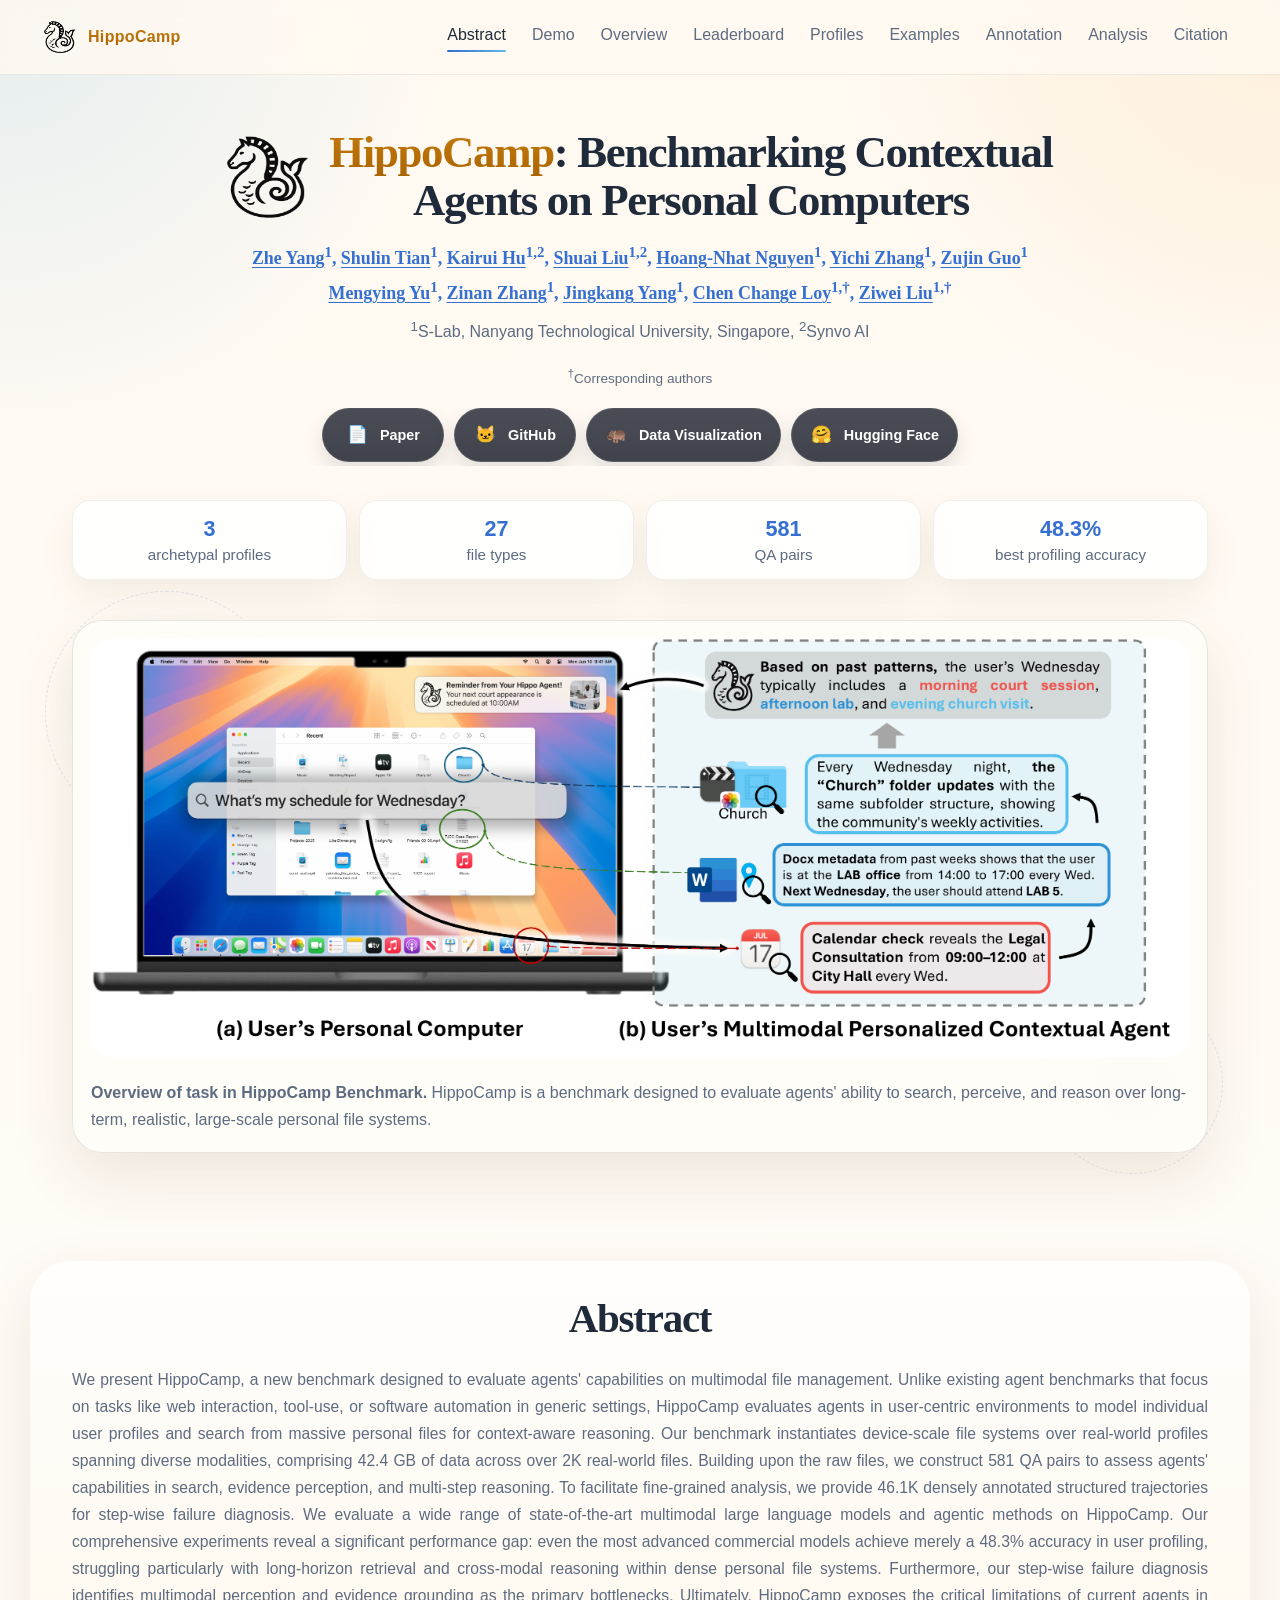
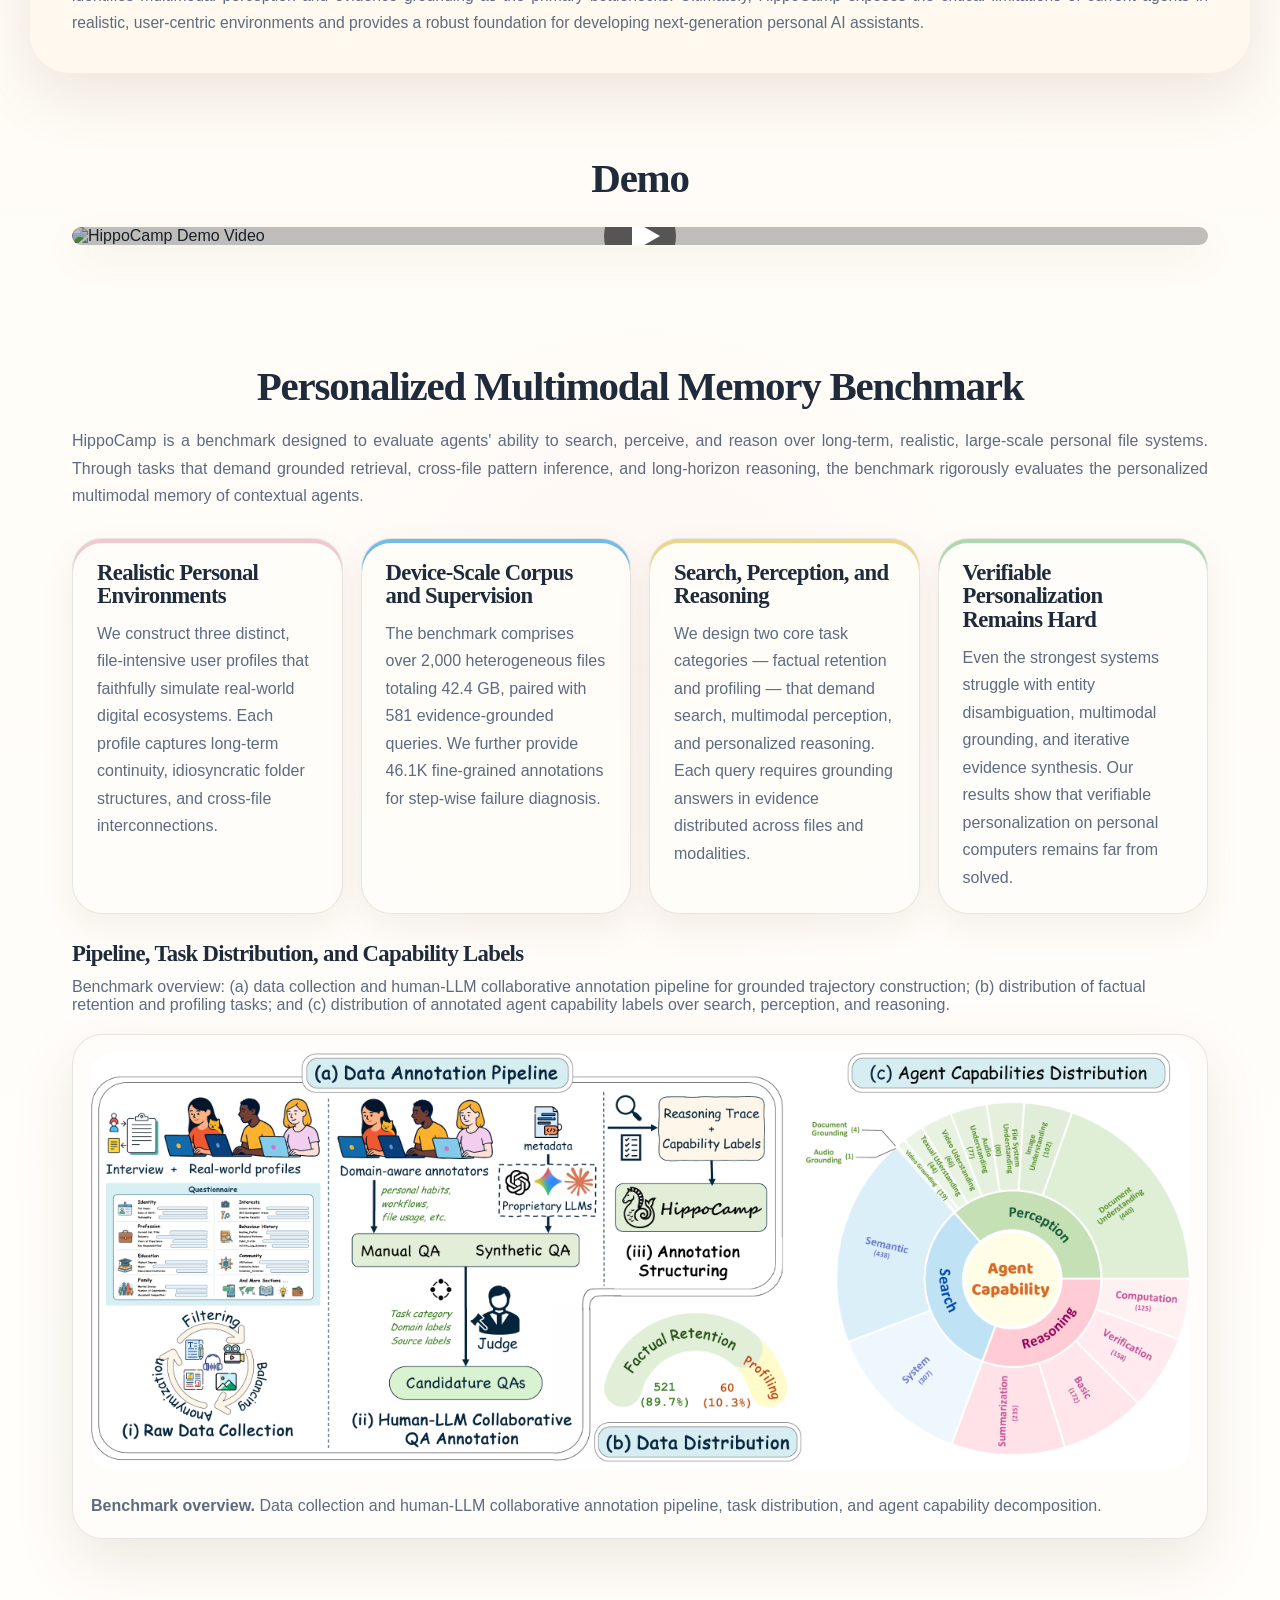
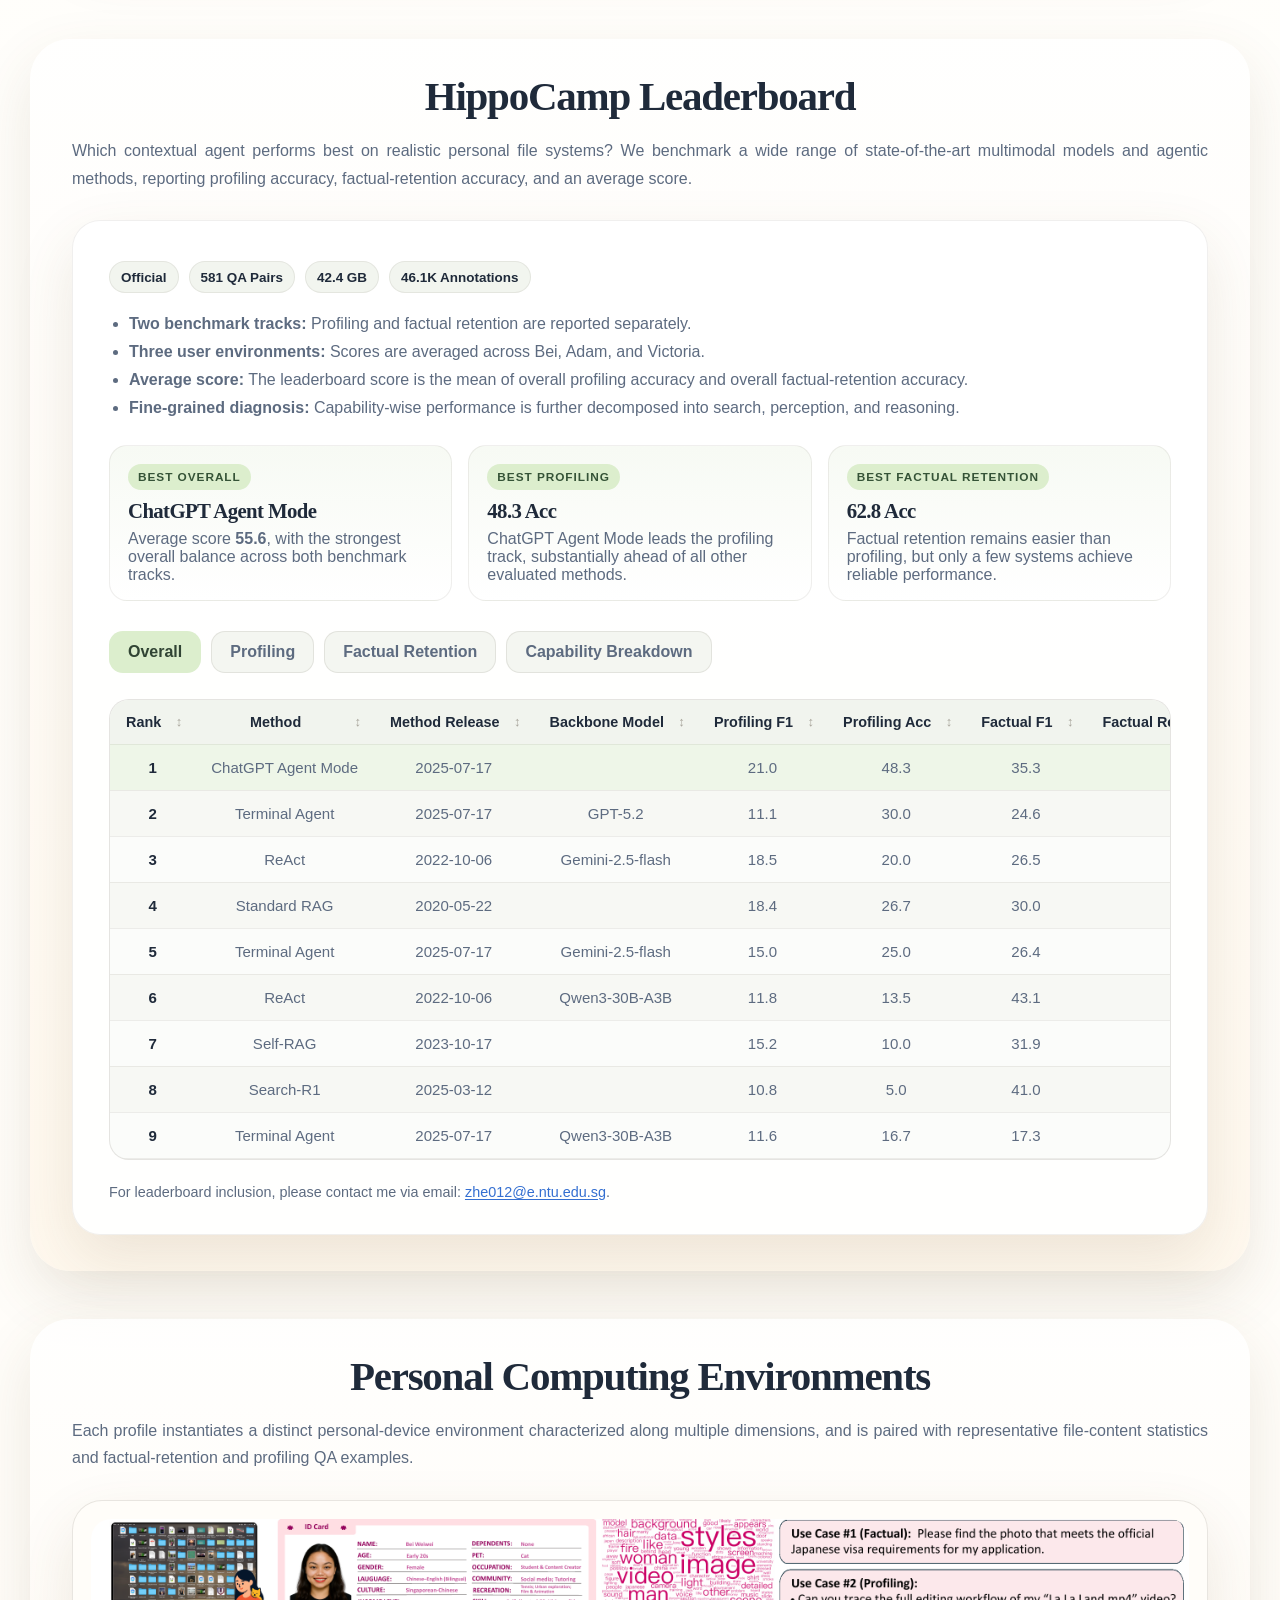
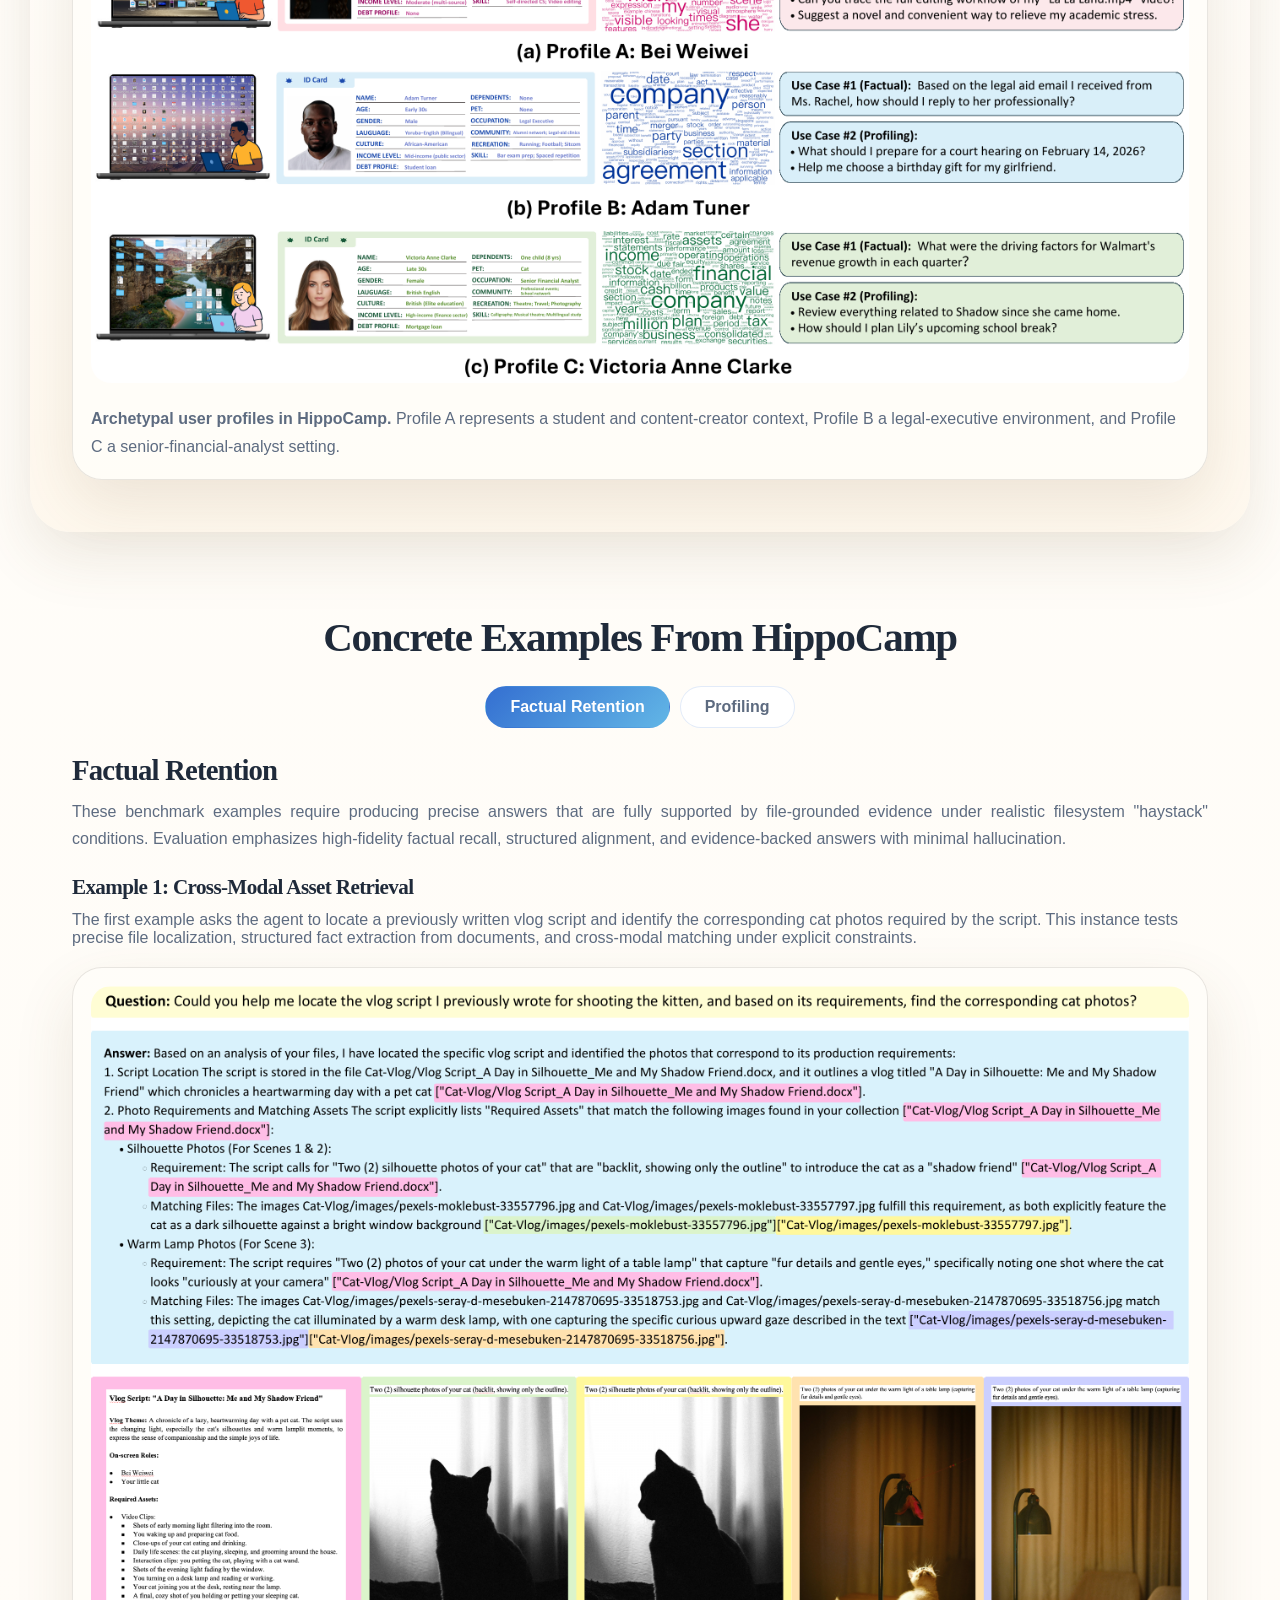
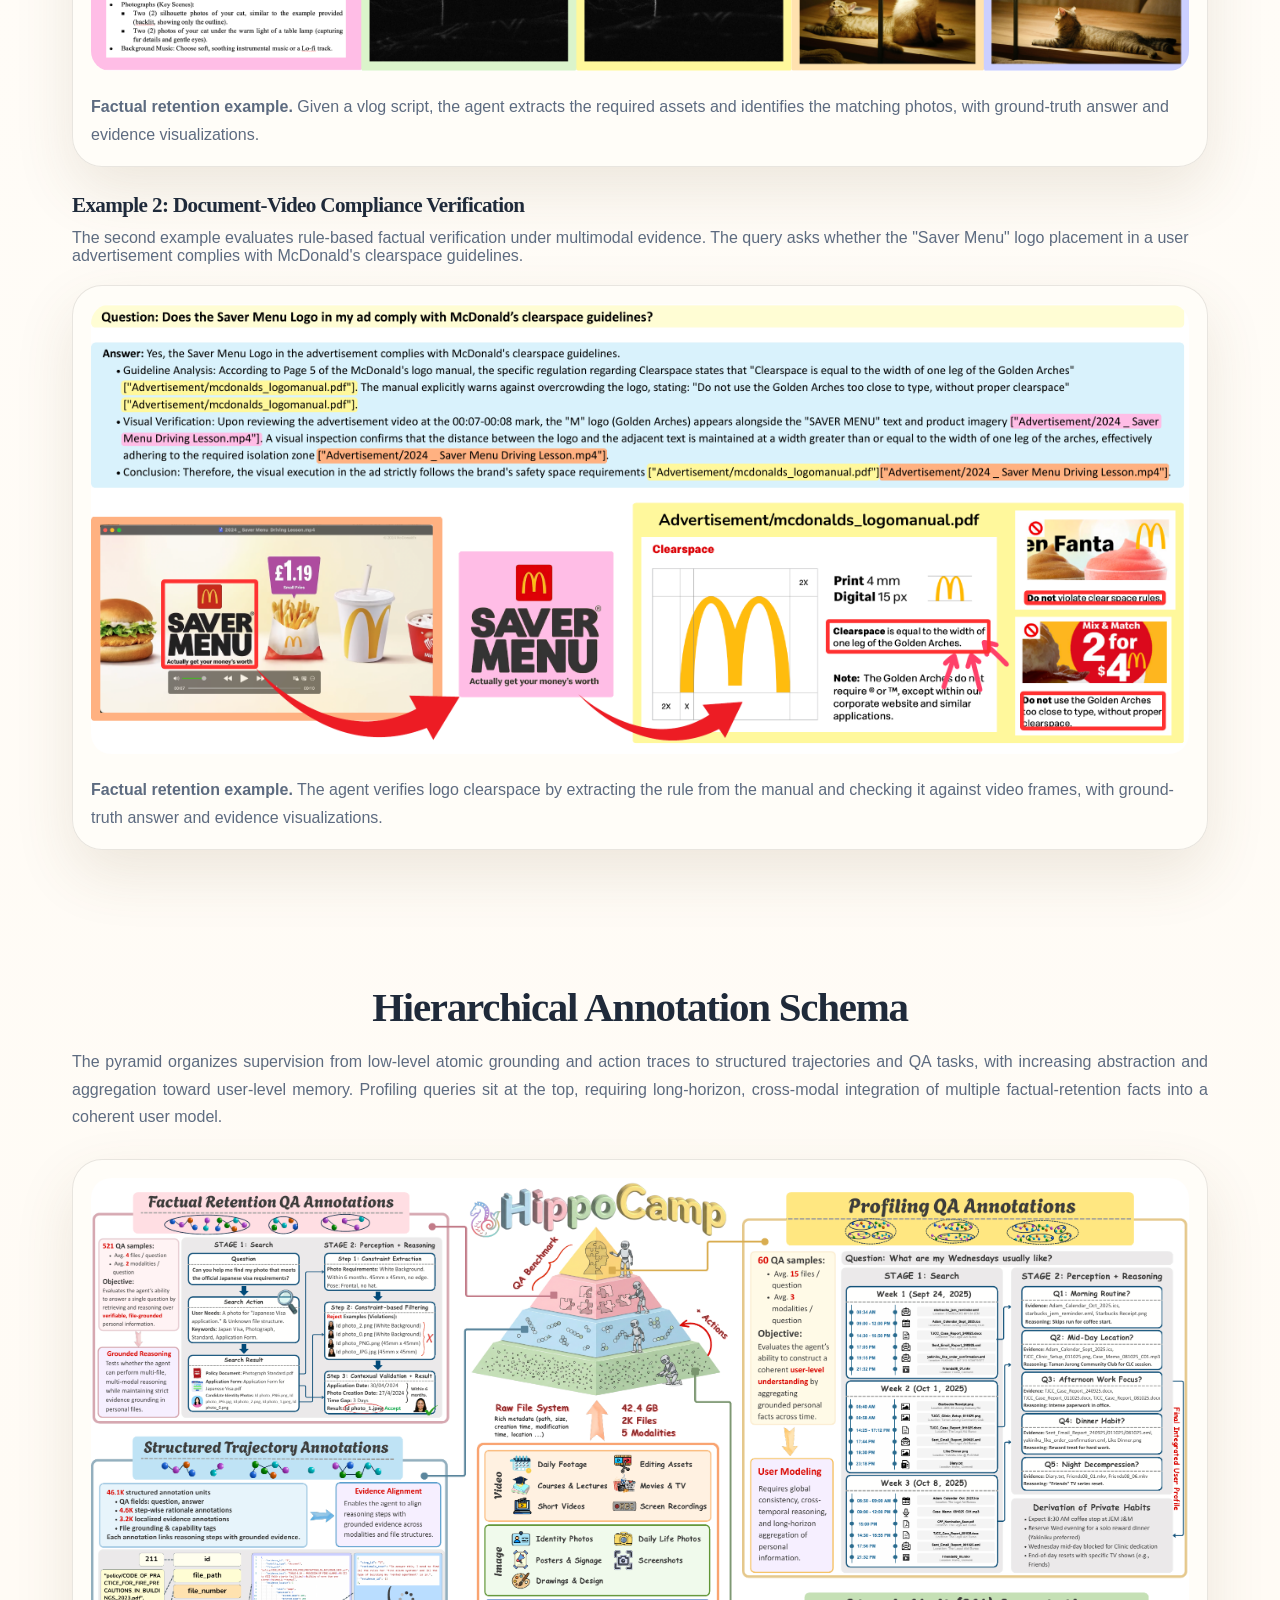
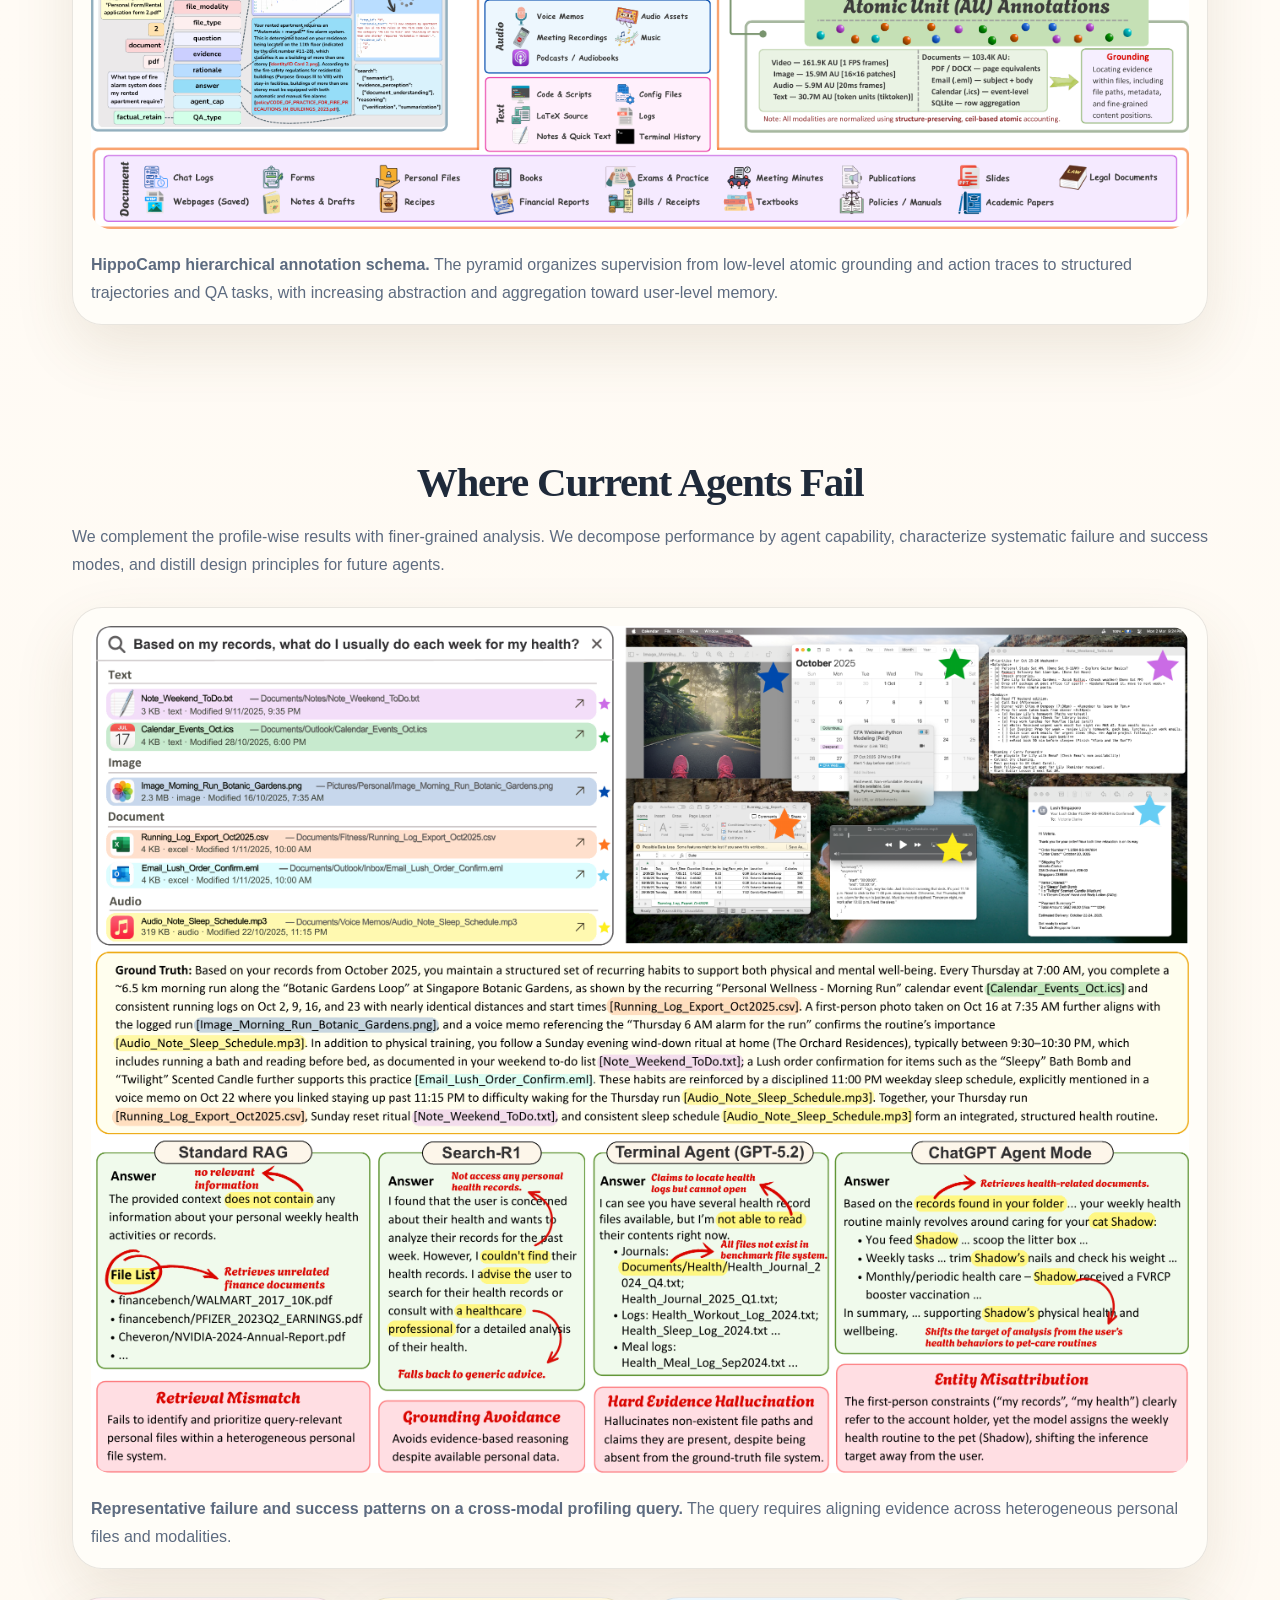
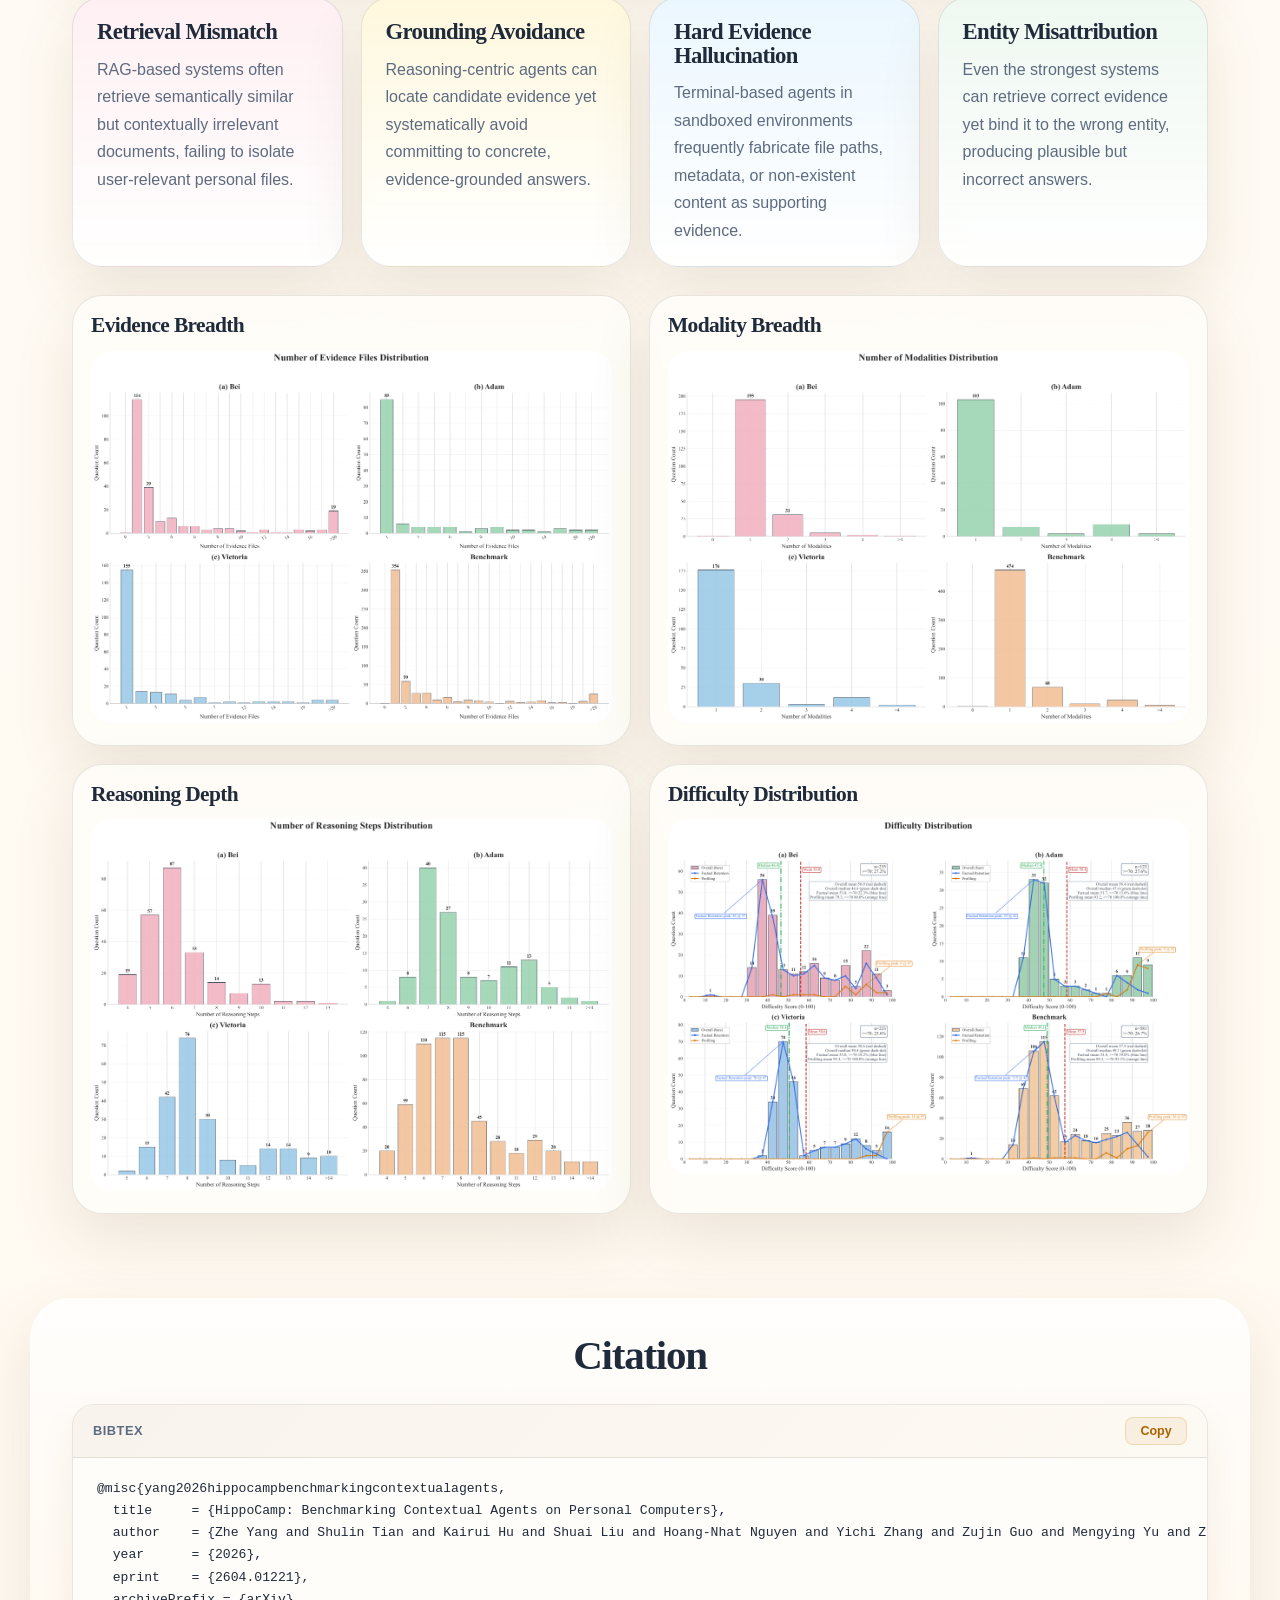
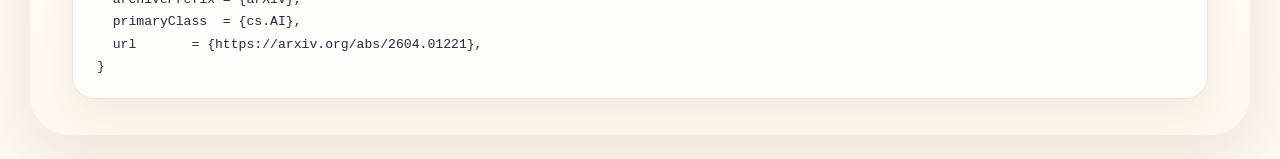
==== index.html @ aa8bcefe "Fix Loy affiliation: remove Synvo AI" ====
<!DOCTYPE html>
<html lang="en">
<head>
  <meta charset="UTF-8">
  <meta name="viewport" content="width=device-width, initial-scale=1.0">
  <title>HippoCamp: Benchmarking Contextual Agents on Personal Computers</title>
  <meta name="description" content="Project page for HippoCamp, a benchmark evaluating agents' ability to search, perceive, and reason over realistic, multimodal personal file systems.">
  <link rel="icon" type="image/png" href="./assets/icons/hippo_logo.png">
  <link rel="stylesheet" href="./styles.css">
</head>
<body>
  <div class="page-shell">
    <header class="site-header">
      <div class="site-header__inner">
        <a class="brand" href="#top" aria-label="HippoCamp project page">
          <img src="./assets/icons/hippo_logo.png" alt="HippoCamp logo">
          <span>HippoCamp</span>
        </a>
        <nav class="top-nav" aria-label="Section navigation">
          <a href="#abstract">Abstract</a>
          <a href="#demo">Demo</a>
          <a href="#overview">Overview</a>
          <a href="#leaderboard">Leaderboard</a>
          <a href="#profiles">Profiles</a>
          <a href="#tasks">Examples</a>
          <a href="#annotation">Annotation</a>
          <a href="#analysis">Analysis</a>
          <a href="#citation">Citation</a>
        </nav>
      </div>
    </header>

    <main id="top">
      <section class="hero section">
        <div class="hero__inner">
          <div class="eyebrow">Project Page • Preprint • Multimodal Agents</div>
          <div class="hero__title">
            <img class="hero__mark" src="./assets/icons/hippo_logo.png" alt="">
            <div class="hero__title-text">
              <h1>
                <span class="hero__line"><span class="hero__title-accent">HippoCamp</span>: Benchmarking Contextual</span>
                <span class="hero__line">Agents on Personal Computers</span>
              </h1>
            </div>
          </div>
          <div class="hero__authors" aria-label="Authors">
            <div>
              <a href="https://savannah-yz.github.io/" target="_blank" rel="noreferrer">Zhe Yang</a><sup>1</sup>,
              <a href="https://shulin16.github.io/" target="_blank" rel="noreferrer">Shulin Tian</a><sup>1</sup>,
              <a href="https://kairuihu.github.io/" target="_blank" rel="noreferrer">Kairui Hu</a><sup>1,2</sup>,
              <a href="https://choiszt.com/" target="_blank" rel="noreferrer">Shuai Liu</a><sup>1,2</sup>,
              <a href="https://mossbee.github.io/" target="_blank" rel="noreferrer">Hoang-Nhat Nguyen</a><sup>1</sup>,
              <a href="https://openreview.net/profile?id=~Yichi_Zhang38" target="_blank" rel="noreferrer">Yichi Zhang</a><sup>1</sup>,
              <a href="https://gseancdat.github.io/" target="_blank" rel="noreferrer">Zujin Guo</a><sup>1</sup>
            </div>
            <div>
              <a href="https://annieyu0401.github.io/" target="_blank" rel="noreferrer">Mengying Yu</a><sup>1</sup>,
              <a href="https://www.linkedin.com/in/%E5%AD%90%E6%A5%A0-%E5%BC%A0-a669123b9?trk=contact-info" target="_blank" rel="noreferrer">Zinan Zhang</a><sup>1</sup>,
              <a href="https://jingkangyang.com/" target="_blank" rel="noreferrer">Jingkang Yang</a><sup>1</sup>,
              <a href="https://www.mmlab-ntu.com/person/ccloy/" target="_blank" rel="noreferrer">Chen Change Loy</a><sup>1,&dagger;</sup>,
              <a href="https://liuziwei7.github.io/" target="_blank" rel="noreferrer">Ziwei Liu</a><sup>1,&dagger;</sup>
            </div>
          </div>
          <p class="hero__affiliation"><sup>1</sup>S-Lab, Nanyang Technological University, Singapore, <sup>2</sup>Synvo AI</p>
          <p class="hero__affiliation" style="font-size: 0.85em; margin-top: 2px;"><sup>&dagger;</sup>Corresponding authors</p>
          <div class="hero__actions">
            <a class="hero-pill hero-pill--dark" href="https://huggingface.co/papers/2604.01221" target="_blank" rel="noopener">
              <span class="hero-pill__icon hero-pill__icon--emoji" aria-hidden="true">📄</span>
              <span>Paper</span>
            </a>
            <a class="hero-pill hero-pill--dark" href="https://github.com/Savannah-yz/HippoCamp" target="_blank" rel="noopener">
              <span class="hero-pill__icon hero-pill__icon--emoji" aria-hidden="true">🐱</span>
              <span>GitHub</span>
            </a>
            <a class="hero-pill hero-pill--dark" href="https://hippocamp-ai.github.io/hippocamp/" target="_blank" rel="noopener">
              <span class="hero-pill__icon hero-pill__icon--emoji" aria-hidden="true">🦛</span>
              <span>Data Visualization</span>
            </a>
            <a class="hero-pill hero-pill--dark" href="https://huggingface.co/datasets/MMMem-org/HippoCamp" target="_blank" rel="noopener">
              <span class="hero-pill__icon hero-pill__icon--emoji" aria-hidden="true">🤗</span>
              <span>Hugging Face</span>
            </a>
          </div>
          <ul class="stat-strip" aria-label="Key benchmark statistics">
            <li><strong>3</strong><span>archetypal profiles</span></li>
            <li><strong>27</strong><span>file types</span></li>
            <li><strong>581</strong><span>QA pairs</span></li>
            <li><strong>48.3%</strong><span>best profiling accuracy</span></li>
          </ul>
        </div>

        <figure class="figure-card figure-card--hero">
          <button
            class="figure-button js-open-figure"
            type="button"
            data-image="./assets/figures/hippo_teaser.png"
            data-title="HippoCamp Teaser"
            data-caption="HippoCamp is a benchmark designed to evaluate agents' ability to search, perceive, and reason over long-term, realistic, large-scale personal file systems."
            data-pdf="../figs/hippo_teaser.pdf"
          >
            <img src="./assets/figures/hippo_teaser.png" alt="HippoCamp teaser figure showing a personal computer and a contextual agent reasoning over files.">
          </button>
          <figcaption>
            <strong>Overview of task in HippoCamp Benchmark.</strong> HippoCamp is a benchmark designed to evaluate agents' ability to search, perceive, and reason over long-term, realistic, large-scale personal file systems.
          </figcaption>
          <div class="figure-actions">
            <button
              class="button button--ghost js-open-figure"
              type="button"
              data-image="./assets/figures/hippo_teaser.png"
              data-title="HippoCamp Teaser"
              data-caption="HippoCamp is a benchmark designed to evaluate agents' ability to search, perceive, and reason over long-term, realistic, large-scale personal file systems."
              data-pdf="../figs/hippo_teaser.pdf"
            >
              Click To Enlarge
            </button>
            <a class="button button--ghost" href="../figs/hippo_teaser.pdf" target="_blank" rel="noopener">Open Original PDF</a>
          </div>
        </figure>

      </section>

      <section id="abstract" class="section section--panel">
        <div class="section-heading section-heading--center">
          <div class="eyebrow">Abstract</div>
          <h2>Abstract</h2>
        </div>
        <div class="abstract-body">
          <p>
            We present HippoCamp, a new benchmark designed to evaluate agents' capabilities on multimodal file management.
            Unlike existing agent benchmarks that focus on tasks like web interaction, tool-use, or software automation in generic settings,
            HippoCamp evaluates agents in user-centric environments to model individual user profiles and search from massive personal files for context-aware reasoning.
            Our benchmark instantiates device-scale file systems over real-world profiles spanning diverse modalities, comprising 42.4 GB of data across over 2K real-world files.
            Building upon the raw files, we construct 581 QA pairs to assess agents' capabilities in search, evidence perception, and multi-step reasoning.
            To facilitate fine-grained analysis, we provide 46.1K densely annotated structured trajectories for step-wise failure diagnosis.
            We evaluate a wide range of state-of-the-art multimodal large language models and agentic methods on HippoCamp.
            Our comprehensive experiments reveal a significant performance gap: even the most advanced commercial models achieve merely a 48.3% accuracy in user profiling, struggling particularly with long-horizon retrieval and cross-modal reasoning within dense personal file systems.
            Furthermore, our step-wise failure diagnosis identifies multimodal perception and evidence grounding as the primary bottlenecks.
            Ultimately, HippoCamp exposes the critical limitations of current agents in realistic, user-centric environments and provides a robust foundation for developing next-generation personal AI assistants.
          </p>
        </div>
      </section>

      <section id="demo" class="section">
        <div class="section-heading section-heading--center">
          <div class="eyebrow">Demo</div>
          <h2>Demo</h2>
        </div>
        <div style="max-width: var(--content-width); margin-left: auto; margin-right: auto;">
          <a href="https://youtu.be/ed-v_nhoaR4" target="_blank" rel="noopener" style="display: block; position: relative; border-radius: 1rem; overflow: hidden; box-shadow: var(--shadow-soft);">
            <img src="https://img.youtube.com/vi/ed-v_nhoaR4/maxresdefault.jpg" alt="HippoCamp Demo Video" style="width: 100%; display: block; border-radius: 1rem;">
            <div style="position: absolute; inset: 0; display: flex; align-items: center; justify-content: center; background: rgba(0,0,0,0.25); transition: background 0.2s;">
              <svg width="72" height="72" viewBox="0 0 72 72" fill="none"><circle cx="36" cy="36" r="36" fill="rgba(0,0,0,0.55)"/><polygon points="28,20 56,36 28,52" fill="white"/></svg>
            </div>
          </a>
        </div>
      </section>

      <section id="overview" class="section">
        <div class="section-heading">
          <div class="eyebrow">Overview</div>
          <h2>Personalized Multimodal Memory Benchmark</h2>
          <p>
            HippoCamp is a benchmark designed to evaluate agents' ability to search, perceive, and reason over long-term, realistic, large-scale personal file systems.
            Through tasks that demand grounded retrieval, cross-file pattern inference, and long-horizon reasoning, the benchmark rigorously evaluates the personalized multimodal memory of contextual agents.
          </p>
        </div>

        <div class="glance-grid">
          <article class="glance-card glance-card--rose">
            <h3>Realistic Personal Environments</h3>
            <p>We construct three distinct, file-intensive user profiles that faithfully simulate real-world digital ecosystems. Each profile captures long-term continuity, idiosyncratic folder structures, and cross-file interconnections.</p>
          </article>
          <article class="glance-card glance-card--sky">
            <h3>Device-Scale Corpus and Supervision</h3>
            <p>The benchmark comprises over 2,000 heterogeneous files totaling 42.4 GB, paired with 581 evidence-grounded queries. We further provide 46.1K fine-grained annotations for step-wise failure diagnosis.</p>
          </article>
          <article class="glance-card glance-card--gold">
            <h3>Search, Perception, and Reasoning</h3>
            <p>We design two core task categories — factual retention and profiling — that demand search, multimodal perception, and personalized reasoning. Each query requires grounding answers in evidence distributed across files and modalities.</p>
          </article>
          <article class="glance-card glance-card--sage">
            <h3>Verifiable Personalization Remains Hard</h3>
            <p>Even the strongest systems struggle with entity disambiguation, multimodal grounding, and iterative evidence synthesis. Our results show that verifiable personalization on personal computers remains far from solved.</p>
          </article>
        </div>

        <article class="figure-story">
          <div class="figure-story__copy">
            <div class="eyebrow">Construction</div>
            <h3>Pipeline, Task Distribution, and Capability Labels</h3>
            <p>
              Benchmark overview: (a) data collection and human-LLM collaborative annotation pipeline for grounded trajectory construction; (b) distribution of factual retention and profiling tasks; and (c) distribution of annotated agent capability labels over search, perception, and reasoning.
            </p>
          </div>
          <figure class="figure-card">
            <button
              class="figure-button js-open-figure"
              type="button"
              data-image="./assets/figures/2_modality.png"
              data-title="Benchmark Overview"
              data-caption="Benchmark overview: data collection and human-LLM collaborative annotation pipeline, task distribution, and agent capability decomposition."
              data-pdf="../figs/2_modality.pdf"
            >
              <img src="./assets/figures/2_modality.png" alt="Benchmark overview, annotation pipeline, and agent capability distribution.">
            </button>
            <figcaption><strong>Benchmark overview.</strong> Data collection and human-LLM collaborative annotation pipeline, task distribution, and agent capability decomposition.</figcaption>
            <div class="figure-actions">
              <button class="button button--ghost js-open-figure" type="button" data-image="./assets/figures/2_modality.png" data-title="Benchmark Overview" data-caption="Benchmark overview: data collection and human-LLM collaborative annotation pipeline, task distribution, and agent capability decomposition." data-pdf="../figs/2_modality.pdf">Click To Enlarge</button>
              <a class="button button--ghost" href="../figs/2_modality.pdf" target="_blank" rel="noopener">Open Original PDF</a>
            </div>
          </figure>
        </article>
      </section>

      <section id="leaderboard" class="section section--panel leaderboard-section">
        <div class="section-heading">
          <div class="eyebrow">Leaderboard</div>
          <h2>HippoCamp Leaderboard</h2>
          <p>
            Which contextual agent performs best on realistic personal file systems? We benchmark a wide range of state-of-the-art multimodal models and agentic methods, reporting profiling accuracy, factual-retention accuracy, and an average score.
          </p>
        </div>
        <div class="leaderboard-card">
          <div class="leaderboard-intro">
            <div class="leaderboard-badges">
              <span class="leaderboard-badge">Official</span>
              <span class="leaderboard-badge">581 QA Pairs</span>
              <span class="leaderboard-badge">42.4 GB</span>
              <span class="leaderboard-badge">46.1K Annotations</span>
            </div>

            <ul class="leaderboard-points">
              <li><strong>Two benchmark tracks:</strong> Profiling and factual retention are reported separately.</li>
              <li><strong>Three user environments:</strong> Scores are averaged across Bei, Adam, and Victoria.</li>
              <li><strong>Average score:</strong> The leaderboard score is the mean of overall profiling accuracy and overall factual-retention accuracy.</li>
              <li><strong>Fine-grained diagnosis:</strong> Capability-wise performance is further decomposed into search, perception, and reasoning.</li>
            </ul>
          </div>

          <div class="leaderboard-summary">
            <article class="leaderboard-summary-card">
              <span class="leaderboard-summary-label">Best Overall</span>
              <h3>ChatGPT Agent Mode</h3>
              <p>Average score <strong>55.6</strong>, with the strongest overall balance across both benchmark tracks.</p>
            </article>
            <article class="leaderboard-summary-card">
              <span class="leaderboard-summary-label">Best Profiling</span>
              <h3>48.3 Acc</h3>
              <p>ChatGPT Agent Mode leads the profiling track, substantially ahead of all other evaluated methods.</p>
            </article>
            <article class="leaderboard-summary-card">
              <span class="leaderboard-summary-label">Best Factual Retention</span>
              <h3>62.8 Acc</h3>
              <p>Factual retention remains easier than profiling, but only a few systems achieve reliable performance.</p>
            </article>
          </div>

          <div class="leaderboard-tabs" role="tablist" aria-label="Leaderboard views">
            <button class="leaderboard-tab is-active" type="button" data-leaderboard-key="overall">Overall</button>
            <button class="leaderboard-tab" type="button" data-leaderboard-key="profiling">Profiling</button>
            <button class="leaderboard-tab" type="button" data-leaderboard-key="factual">Factual Retention</button>
            <button class="leaderboard-tab" type="button" data-leaderboard-key="capability">Capability Breakdown</button>
          </div>

          <div class="leaderboard-panel is-active" data-leaderboard-panel="overall">
            <div class="table-card table-card--scroll leaderboard-table-card">
              <div class="table-scroll">
                <table class="leaderboard-table">
                  <thead>
                    <tr>
                      <th>Rank</th>
                      <th>Method</th>
                      <th>Method Release</th>
                      <th>Backbone Model</th>
                      <th>Profiling F1</th>
                      <th>Profiling Acc</th>
                      <th>Factual F1</th>
                      <th>Factual Retention Acc</th>
                      <th>Average Score</th>
                      <th>Notes</th>
                    </tr>
                  </thead>
                  <tbody>
                    <tr class="row--best"><td>1</td><td>ChatGPT Agent Mode</td><td>2025-07-17</td><td></td><td>21.0</td><td>48.3</td><td>35.3</td><td>62.8</td><td class="leaderboard-score">55.6</td><td>Most balanced overall</td></tr>
                    <tr><td>2</td><td>Terminal Agent</td><td>2025-07-17</td><td>GPT-5.2</td><td>11.1</td><td>30.0</td><td>24.6</td><td>48.2</td><td class="leaderboard-score">39.1</td><td>Strong factual retention</td></tr>
                    <tr><td>3</td><td>ReAct</td><td>2022-10-06</td><td>Gemini-2.5-flash</td><td>18.5</td><td>20.0</td><td>26.5</td><td>38.7</td><td class="leaderboard-score">29.4</td><td>Best ReAct variant</td></tr>
                    <tr><td>4</td><td>Standard RAG</td><td>2020-05-22</td><td></td><td>18.4</td><td>26.7</td><td>30.0</td><td>30.2</td><td class="leaderboard-score">28.5</td><td>Stable retrieval baseline</td></tr>
                    <tr><td>5</td><td>Terminal Agent</td><td>2025-07-17</td><td>Gemini-2.5-flash</td><td>15.0</td><td>25.0</td><td>26.4</td><td>23.3</td><td class="leaderboard-score">24.2</td><td>Mid-tier across both tracks</td></tr>
                    <tr><td>6</td><td>ReAct</td><td>2022-10-06</td><td>Qwen3-30B-A3B</td><td>11.8</td><td>13.5</td><td>43.1</td><td>28.5</td><td class="leaderboard-score">21.0</td><td>High factual F1, low accuracy</td></tr>
                    <tr><td>7</td><td>Self-RAG</td><td>2023-10-17</td><td></td><td>15.2</td><td>10.0</td><td>31.9</td><td>27.5</td><td class="leaderboard-score">18.8</td><td>Weak profile grounding</td></tr>
                    <tr><td>8</td><td>Search-R1</td><td>2025-03-12</td><td></td><td>10.8</td><td>5.0</td><td>41.0</td><td>25.3</td><td class="leaderboard-score">15.2</td><td>Search-heavy but weak inference</td></tr>
                    <tr><td>9</td><td>Terminal Agent</td><td>2025-07-17</td><td>Qwen3-30B-A3B</td><td>11.6</td><td>16.7</td><td>17.3</td><td>11.5</td><td class="leaderboard-score">14.1</td><td>Lowest overall factual accuracy</td></tr>
                  </tbody>
                </table>
              </div>
            </div>
          </div>

          <div class="leaderboard-panel" data-leaderboard-panel="profiling">
            <div class="table-card table-card--scroll leaderboard-table-card">
              <div class="table-scroll">
                <table class="leaderboard-table">
                  <thead>
                    <tr>
                      <th>Rank</th>
                      <th>Method</th>
                      <th>Method Release</th>
                      <th>Backbone Model</th>
                      <th>Bei F1 / Acc</th>
                      <th>Adam F1 / Acc</th>
                      <th>Victoria F1 / Acc</th>
                      <th>Overall F1</th>
                      <th>Overall Acc</th>
                    </tr>
                  </thead>
                  <tbody>
                    <tr class="row--best"><td>1</td><td>ChatGPT Agent Mode</td><td>2025-07-17</td><td></td><td>23.8 / 35.0</td><td>22.7 / 55.0</td><td>16.7 / 55.0</td><td>21.0</td><td class="leaderboard-score">48.3</td></tr>
                    <tr><td>2</td><td>Terminal Agent</td><td>2025-07-17</td><td>GPT-5.2</td><td>8.1 / 15.0</td><td>14.9 / 45.0</td><td>10.5 / 30.0</td><td>11.1</td><td class="leaderboard-score">30.0</td></tr>
                    <tr><td>3</td><td>Standard RAG</td><td>2020-05-22</td><td></td><td>13.7 / 10.0</td><td>20.8 / 35.0</td><td>20.6 / 35.0</td><td>18.4</td><td class="leaderboard-score">26.7</td></tr>
                    <tr><td>4</td><td>Terminal Agent</td><td>2025-07-17</td><td>Gemini-2.5-flash</td><td>9.0 / 5.0</td><td>17.0 / 45.0</td><td>19.0 / 25.0</td><td>15.0</td><td class="leaderboard-score">25.0</td></tr>
                    <tr><td>5</td><td>ReAct</td><td>2022-10-06</td><td>Gemini-2.5-flash</td><td>13.7 / 10.0</td><td>21.4 / 25.0</td><td>20.5 / 25.0</td><td>18.5</td><td class="leaderboard-score">20.0</td></tr>
                    <tr><td>6</td><td>Terminal Agent</td><td>2025-07-17</td><td>Qwen3-30B-A3B</td><td>5.4 / 0.0</td><td>16.3 / 25.0</td><td>13.2 / 25.0</td><td>11.6</td><td class="leaderboard-score">16.7</td></tr>
                    <tr><td>7</td><td>ReAct</td><td>2022-10-06</td><td>Qwen3-30B-A3B</td><td>5.5 / 5.6</td><td>17.8 / 25.0</td><td>12.2 / 10.0</td><td>11.8</td><td class="leaderboard-score">13.5</td></tr>
                    <tr><td>8</td><td>Self-RAG</td><td>2023-10-17</td><td></td><td>13.8 / 5.0</td><td>16.0 / 25.0</td><td>15.9 / 0.0</td><td>15.2</td><td class="leaderboard-score">10.0</td></tr>
                    <tr><td>9</td><td>Search-R1</td><td>2025-03-12</td><td></td><td>6.6 / 0.0</td><td>16.5 / 15.0</td><td>9.4 / 0.0</td><td>10.8</td><td class="leaderboard-score">5.0</td></tr>
                  </tbody>
                </table>
              </div>
            </div>
            <p class="leaderboard-footnote">Each cell is reported as F1 / Accuracy. Ranking is based on overall profiling accuracy.</p>
          </div>

          <div class="leaderboard-panel" data-leaderboard-panel="factual">
            <div class="table-card table-card--scroll leaderboard-table-card">
              <div class="table-scroll">
                <table class="leaderboard-table">
                  <thead>
                    <tr>
                      <th>Rank</th>
                      <th>Method</th>
                      <th>Method Release</th>
                      <th>Backbone Model</th>
                      <th>Bei F1 / Acc</th>
                      <th>Adam F1 / Acc</th>
                      <th>Victoria F1 / Acc</th>
                      <th>Overall F1</th>
                      <th>Overall Acc</th>
                    </tr>
                  </thead>
                  <tbody>
                    <tr class="row--best"><td>1</td><td>ChatGPT Agent Mode</td><td>2025-07-17</td><td></td><td>20.4 / 31.2</td><td>56.2 / 90.3</td><td>29.3 / 67.0</td><td>35.3</td><td class="leaderboard-score">62.8</td></tr>
                    <tr><td>2</td><td>Terminal Agent</td><td>2025-07-17</td><td>GPT-5.2</td><td>13.0 / 29.8</td><td>31.6 / 59.2</td><td>29.0 / 55.7</td><td>24.6</td><td class="leaderboard-score">48.2</td></tr>
                    <tr><td>3</td><td>ReAct</td><td>2022-10-06</td><td>Gemini-2.5-flash</td><td>26.9 / 24.2</td><td>35.7 / 55.3</td><td>17.0 / 36.4</td><td>26.5</td><td class="leaderboard-score">38.7</td></tr>
                    <tr><td>4</td><td>Standard RAG</td><td>2020-05-22</td><td></td><td>29.7 / 24.2</td><td>39.7 / 42.7</td><td>20.5 / 23.6</td><td>30.0</td><td class="leaderboard-score">30.2</td></tr>
                    <tr><td>5</td><td>ReAct</td><td>2022-10-06</td><td>Qwen3-30B-A3B</td><td>42.4 / 26.1</td><td>60.4 / 37.9</td><td>26.5 / 21.7</td><td>43.1</td><td class="leaderboard-score">28.5</td></tr>
                    <tr><td>6</td><td>Self-RAG</td><td>2023-10-17</td><td></td><td>33.9 / 26.1</td><td>41.5 / 38.8</td><td>20.2 / 17.7</td><td>31.9</td><td class="leaderboard-score">27.5</td></tr>
                    <tr><td>7</td><td>Search-R1</td><td>2025-03-12</td><td></td><td>38.7 / 23.7</td><td>58.0 / 28.2</td><td>26.4 / 24.1</td><td>41.0</td><td class="leaderboard-score">25.3</td></tr>
                    <tr><td>8</td><td>Terminal Agent</td><td>2025-07-17</td><td>Gemini-2.5-flash</td><td>21.8 / 18.1</td><td>33.1 / 31.1</td><td>24.4 / 20.7</td><td>26.4</td><td class="leaderboard-score">23.3</td></tr>
                    <tr><td>9</td><td>Terminal Agent</td><td>2025-07-17</td><td>Qwen3-30B-A3B</td><td>14.6 / 10.7</td><td>21.6 / 13.6</td><td>15.7 / 10.3</td><td>17.3</td><td class="leaderboard-score">11.5</td></tr>
                  </tbody>
                </table>
              </div>
            </div>
            <p class="leaderboard-footnote">Each cell is reported as F1 / Accuracy. Ranking is based on overall factual-retention accuracy.</p>
          </div>

          <div class="leaderboard-panel" data-leaderboard-panel="capability">
            <div class="table-card table-card--scroll leaderboard-table-card">
              <div class="table-scroll">
                <table class="leaderboard-table">
                  <thead>
                    <tr>
                      <th>Method</th>
                      <th>Method Release</th>
                      <th>Backbone Model</th>
                      <th>Profiling Search Acc</th>
                      <th>Profiling Perception Acc</th>
                      <th>Profiling Reasoning Acc</th>
                      <th>Factual Search Acc</th>
                      <th>Factual Perception Acc</th>
                      <th>Factual Reasoning Acc</th>
                    </tr>
                  </thead>
                  <tbody>
                    <tr class="row--best"><td>ChatGPT Agent Mode</td><td>2025-07-17</td><td></td><td>56.5</td><td>28.5</td><td>55.8</td><td>49.1</td><td>55.5</td><td>33.8</td></tr>
                    <tr><td>Terminal Agent</td><td>2025-07-17</td><td>GPT-5.2</td><td>46.3</td><td>27.3</td><td>44.1</td><td>27.2</td><td>29.7</td><td>36.4</td></tr>
                    <tr><td>ReAct</td><td>2022-10-06</td><td>Gemini-2.5-flash</td><td>34.9</td><td>20.4</td><td>33.0</td><td>19.1</td><td>23.4</td><td>14.8</td></tr>
                    <tr><td>Search-R1</td><td>2025-03-12</td><td></td><td>24.9</td><td>15.7</td><td>25.8</td><td>3.8</td><td>7.2</td><td>3.9</td></tr>
                    <tr><td>Standard RAG</td><td>2020-05-22</td><td></td><td>26.2</td><td>13.8</td><td>25.5</td><td>26.2</td><td>28.7</td><td>19.1</td></tr>
                    <tr><td>Self-RAG</td><td>2023-10-17</td><td></td><td>23.1</td><td>13.2</td><td>22.4</td><td>8.9</td><td>12.2</td><td>7.0</td></tr>
                    <tr><td>Terminal Agent</td><td>2025-07-17</td><td>Gemini-2.5-flash</td><td>21.0</td><td>13.7</td><td>21.1</td><td>23.3</td><td>24.7</td><td>17.2</td></tr>
                    <tr><td>ReAct</td><td>2022-10-06</td><td>Qwen3-30B-A3B</td><td>26.1</td><td>16.7</td><td>23.9</td><td>13.4</td><td>18.7</td><td>10.6</td></tr>
                    <tr><td>Terminal Agent</td><td>2025-07-17</td><td>Qwen3-30B-A3B</td><td>11.1</td><td>5.7</td><td>11.4</td><td>18.6</td><td>24.2</td><td>12.2</td></tr>
                  </tbody>
                </table>
              </div>
            </div>
            <p class="leaderboard-footnote">Capability-wise accuracies reveal a consistent gap between search-heavy performance and downstream grounded perception or reasoning.</p>
          </div>

          <p class="leaderboard-contact">For leaderboard inclusion, please contact me via email: <a href="mailto:zhe012@e.ntu.edu.sg">zhe012@e.ntu.edu.sg</a>.</p>
        </div>
      </section>

      <section id="profiles" class="section section--panel">
        <div class="section-heading">
          <h2>Personal Computing Environments</h2>
          <p>
            Each profile instantiates a distinct personal-device environment characterized along multiple dimensions, and is paired with representative file-content statistics and factual-retention and profiling QA examples.
          </p>
        </div>

        <figure class="figure-card">
          <button
            class="figure-button js-open-figure"
            type="button"
            data-image="./assets/figures/3_hippocase.png"
            data-title="Three HippoCamp Profiles"
            data-caption="Each profile instantiates a distinct personal-device environment and is paired with representative file-content statistics and factual-retention and profiling QA examples."
            data-pdf="../figs/3_hippocase.pdf"
          >
            <img src="./assets/figures/3_hippocase.png" alt="Three archetypal HippoCamp profiles: Bei, Adam, and Victoria.">
          </button>
          <figcaption><strong>Archetypal user profiles in HippoCamp.</strong> Profile A represents a student and content-creator context, Profile B a legal-executive environment, and Profile C a senior-financial-analyst setting.</figcaption>
          <div class="figure-actions">
            <button class="button button--ghost js-open-figure" type="button" data-image="./assets/figures/3_hippocase.png" data-title="Three HippoCamp Profiles" data-caption="Each profile instantiates a distinct personal-device environment and is paired with representative file-content statistics and factual-retention and profiling QA examples." data-pdf="../figs/3_hippocase.pdf">Click To Enlarge</button>
            <a class="button button--ghost" href="../figs/3_hippocase.pdf" target="_blank" rel="noopener">Open Original PDF</a>
          </div>
        </figure>

      </section>

      <section id="tasks" class="section">
        <div class="section-heading">
          <div class="eyebrow">Benchmark Examples</div>
          <h2>Concrete Examples From HippoCamp</h2>
        </div>

        <div class="example-tabs" role="tablist" aria-label="Example category">
          <button class="example-tab is-active" type="button" data-example-key="factual">Factual Retention</button>
          <button class="example-tab" type="button" data-example-key="profiling">Profiling</button>
        </div>

        <div class="example-panel is-active" data-example-panel="factual">
          <div class="task-family">
            <div class="task-family__header">
              <div class="eyebrow">Benchmark Task 1 Example</div>
              <h3>Factual Retention</h3>
            <p>
              These benchmark examples require producing precise answers that are fully supported by file-grounded evidence under realistic filesystem "haystack" conditions.
              Evaluation emphasizes high-fidelity factual recall, structured alignment, and evidence-backed answers with minimal hallucination.
            </p>
          </div>

          <article class="figure-story">
            <div class="figure-story__copy">
              <h4>Example 1: Cross-Modal Asset Retrieval</h4>
              <p>
                The first example asks the agent to locate a previously written vlog script and identify the corresponding cat photos required by the script.
                This instance tests precise file localization, structured fact extraction from documents, and cross-modal matching under explicit constraints.
              </p>
            </div>
            <figure class="figure-card">
              <button
                class="figure-button js-open-figure"
                type="button"
                data-image="./assets/figures/7_factual_retention.png"
                data-title="Factual Retention Example 1"
                data-caption="Given a vlog script, the agent extracts the required assets and identifies the matching photos."
                data-pdf="../figs/7_Factual_Retention.pdf"
              >
                <img src="./assets/figures/7_factual_retention.png" alt="Factual retention example showing cross-modal asset retrieval.">
              </button>
              <figcaption><strong>Factual retention example.</strong> Given a vlog script, the agent extracts the required assets and identifies the matching photos, with ground-truth answer and evidence visualizations.</figcaption>
              <div class="figure-actions">
                <button class="button button--ghost js-open-figure" type="button" data-image="./assets/figures/7_factual_retention.png" data-title="Factual Retention Example 1" data-caption="Given a vlog script, the agent extracts the required assets and identifies the matching photos." data-pdf="../figs/7_Factual_Retention.pdf">Click To Enlarge</button>
                <a class="button button--ghost" href="../figs/7_Factual_Retention.pdf" target="_blank" rel="noopener">Open Original PDF</a>
              </div>
            </figure>
          </article>

          <article class="figure-story">
            <div class="figure-story__copy">
              <h4>Example 2: Document-Video Compliance Verification</h4>
              <p>
                The second example evaluates rule-based factual verification under multimodal evidence.
                The query asks whether the "Saver Menu" logo placement in a user advertisement complies with McDonald's clearspace guidelines.
              </p>
            </div>
            <figure class="figure-card">
              <button
                class="figure-button js-open-figure"
                type="button"
                data-image="./assets/figures/8_factual_retention.png"
                data-title="Factual Retention Example 2"
                data-caption="The agent verifies logo clearspace by extracting the rule from the manual and checking it against video frames."
                data-pdf="../figs/8_Factual_Retention.pdf"
              >
                <img src="./assets/figures/8_factual_retention.png" alt="Factual retention example showing document-video compliance verification.">
              </button>
              <figcaption><strong>Factual retention example.</strong> The agent verifies logo clearspace by extracting the rule from the manual and checking it against video frames, with ground-truth answer and evidence visualizations.</figcaption>
              <div class="figure-actions">
                <button class="button button--ghost js-open-figure" type="button" data-image="./assets/figures/8_factual_retention.png" data-title="Factual Retention Example 2" data-caption="The agent verifies logo clearspace by extracting the rule from the manual and checking it against video frames." data-pdf="../figs/8_Factual_Retention.pdf">Click To Enlarge</button>
                <a class="button button--ghost" href="../figs/8_Factual_Retention.pdf" target="_blank" rel="noopener">Open Original PDF</a>
              </div>
            </figure>
          </article>
          </div>
        </div>

        <div class="example-panel" data-example-panel="profiling">
          <div class="task-family">
            <div class="task-family__header">
              <div class="eyebrow">Benchmark Task 2 Example</div>
              <h3>Profiling</h3>
            <p>
              These benchmark examples require inferring user-level attributes from device-resident evidence distributed across files, modalities, and time.
              Evaluation emphasizes profile consistency, correct temporal anchoring, executability of suggested actions when applicable, and traceability to grounded evidence.
            </p>
          </div>

          <article class="figure-story">
            <div class="figure-story__copy">
              <h4>Profiling Subtasks</h4>
              <p>
                Profiling queries are decomposed into five complementary subtasks: preferences, behavioral patterns, scheduling information, retrospective reflections, and workflows.
                These subtasks share the same evidence-grounding requirement but differ in the dominant abstraction operator, ranging from event-level reconstruction to trait-level generalization.
              </p>
            </div>
            <figure class="figure-card">
              <button
                class="figure-button js-open-figure"
                type="button"
                data-image="./assets/figures/9_subtasks.png"
                data-title="Profiling Subtask Distribution"
                data-caption="Proportions of the five profiling subtasks across the three profiles."
                data-pdf="../figs/9_subtasks.png"
              >
                <img src="./assets/figures/9_subtasks.png" alt="Distribution of profiling subtasks in HippoCamp.">
              </button>
              <figcaption><strong>Profiling subtask distribution.</strong> Proportions of the five profiling subtasks across the three profiles.</figcaption>
              <div class="figure-actions">
                <button class="button button--ghost js-open-figure" type="button" data-image="./assets/figures/9_subtasks.png" data-title="Profiling Subtask Distribution" data-caption="Proportions of the five profiling subtasks across the three profiles." data-pdf="../figs/9_subtasks.png">Click To Enlarge</button>
                <a class="button button--ghost" href="../figs/9_subtasks.png" target="_blank" rel="noopener">Open Original Figure</a>
              </div>
            </figure>
          </article>

          <div class="atlas">
            <div class="atlas__tabs" role="tablist" aria-label="Profiling subtasks">
              <button class="atlas-tab is-active" type="button" data-atlas-key="preferences">Preferences</button>
              <button class="atlas-tab" type="button" data-atlas-key="behavioral">Behavioral Patterns</button>
              <button class="atlas-tab" type="button" data-atlas-key="scheduling">Scheduling</button>
              <button class="atlas-tab" type="button" data-atlas-key="retrospection">Retrospection</button>
              <button class="atlas-tab" type="button" data-atlas-key="workflow">Workflows</button>
            </div>

            <div class="atlas__header">
              <div class="eyebrow">Profiling Atlas</div>
              <h3 id="atlas-title">Preferences</h3>
            </div>

            <figure class="figure-card">
              <button
                id="atlas-open"
                class="figure-button js-open-figure"
                type="button"
                data-image="./assets/figures/10_preferences.png"
                data-title="Preferences"
                data-caption="Inferring stable photo-editing preferences from an email thread with annotated visual feedback and user confirmation."
                data-pdf="../figs/10_Preferences.pdf"
              >
                <img id="atlas-image" src="./assets/figures/10_preferences.png" alt="Profiling subtask example for preferences.">
              </button>
              <figcaption id="atlas-caption">Inferring stable photo-editing preferences from an email thread with annotated visual feedback and user confirmation.</figcaption>
              <div class="figure-actions">
                <button id="atlas-open-button" class="button button--ghost js-open-figure" type="button" data-image="./assets/figures/10_preferences.png" data-title="Preferences" data-caption="Inferring stable photo-editing preferences from an email thread with annotated visual feedback and user confirmation." data-pdf="../figs/10_Preferences.pdf">Click To Enlarge</button>
                <a id="atlas-pdf" class="button button--ghost" href="../figs/10_Preferences.pdf" target="_blank" rel="noopener">Open Original PDF</a>
              </div>
            </figure>

            <div id="atlas-copy" class="text-card">
              Preferences profiling captures stable, trait-like choices that generalize across situations and requires evidence-backed abstraction from episodic traces.
            </div>
          </div>
          </div>
        </div>
      </section>

      <section id="annotation" class="section">
        <div class="section-heading">
          <div class="eyebrow">Annotation Hierarchy</div>
          <h2>Hierarchical Annotation Schema</h2>
          <p>
            The pyramid organizes supervision from low-level atomic grounding and action traces to structured trajectories and QA tasks, with increasing abstraction and aggregation toward user-level memory.
            Profiling queries sit at the top, requiring long-horizon, cross-modal integration of multiple factual-retention facts into a coherent user model.
          </p>
        </div>

        <figure class="figure-card" style="max-width: var(--content-width); margin-left: auto; margin-right: auto;">
          <button
            class="figure-button js-open-figure"
            type="button"
            data-image="./assets/figures/1_hierarchy.png"
            data-title="Hierarchical Annotation Schema"
            data-caption="The pyramid organizes supervision from low-level atomic grounding and action traces to structured trajectories and QA tasks, with increasing abstraction and aggregation toward user-level memory."
            data-pdf="../figs/1_hierarchy.pdf"
          >
            <img src="./assets/figures/1_hierarchy.png" alt="Hierarchical annotation schema in HippoCamp.">
          </button>
          <figcaption><strong>HippoCamp hierarchical annotation schema.</strong> The pyramid organizes supervision from low-level atomic grounding and action traces to structured trajectories and QA tasks, with increasing abstraction and aggregation toward user-level memory.</figcaption>
          <div class="figure-actions">
            <button class="button button--ghost js-open-figure" type="button" data-image="./assets/figures/1_hierarchy.png" data-title="Hierarchical Annotation Schema" data-caption="The pyramid organizes supervision from low-level atomic grounding and action traces to structured trajectories and QA tasks, with increasing abstraction and aggregation toward user-level memory." data-pdf="../figs/1_hierarchy.pdf">Click To Enlarge</button>
            <a class="button button--ghost" href="../figs/1_hierarchy.pdf" target="_blank" rel="noopener">Open Original PDF</a>
          </div>
        </figure>
      </section>

      <section id="analysis" class="section">
        <div class="section-heading">
          <div class="eyebrow">Analysis</div>
          <h2>Where Current Agents Fail</h2>
          <p>
            We complement the profile-wise results with finer-grained analysis. We decompose performance by agent capability, characterize systematic failure and success modes, and distill design principles for future agents.
          </p>
        </div>

        <figure class="figure-card">
          <button
            class="figure-button js-open-figure"
            type="button"
            data-image="./assets/figures/4_error_analysis.png"
            data-title="Representative Failure And Success Patterns"
            data-caption="The query requires aligning evidence across heterogeneous personal files and modalities. Standard RAG exhibits retrieval mismatch, Search-R1 shows grounding avoidance, Terminal Agent (GPT-5.2) triggers hard evidence hallucination, and ChatGPT Agent Mode makes an entity misattribution error."
            data-pdf="../figs/4_error_analysis.pdf"
          >
            <img src="./assets/figures/4_error_analysis.png" alt="Representative failure and success patterns on a cross-modal profiling query.">
          </button>
          <figcaption><strong>Representative failure and success patterns on a cross-modal profiling query.</strong> The query requires aligning evidence across heterogeneous personal files and modalities.</figcaption>
          <div class="figure-actions">
            <button class="button button--ghost js-open-figure" type="button" data-image="./assets/figures/4_error_analysis.png" data-title="Representative Failure And Success Patterns" data-caption="The query requires aligning evidence across heterogeneous personal files and modalities. Standard RAG exhibits retrieval mismatch, Search-R1 shows grounding avoidance, Terminal Agent (GPT-5.2) triggers hard evidence hallucination, and ChatGPT Agent Mode makes an entity misattribution error." data-pdf="../figs/4_error_analysis.pdf">Click To Enlarge</button>
            <a class="button button--ghost" href="../figs/4_error_analysis.pdf" target="_blank" rel="noopener">Open Original PDF</a>
          </div>
        </figure>

        <div class="failure-grid">
          <article class="failure-card failure-card--rose">
            <h3>Retrieval Mismatch</h3>
            <p>RAG-based systems often retrieve semantically similar but contextually irrelevant documents, failing to isolate user-relevant personal files.</p>
          </article>
          <article class="failure-card failure-card--gold">
            <h3>Grounding Avoidance</h3>
            <p>Reasoning-centric agents can locate candidate evidence yet systematically avoid committing to concrete, evidence-grounded answers.</p>
          </article>
          <article class="failure-card failure-card--sky">
            <h3>Hard Evidence Hallucination</h3>
            <p>Terminal-based agents in sandboxed environments frequently fabricate file paths, metadata, or non-existent content as supporting evidence.</p>
          </article>
          <article class="failure-card failure-card--sage">
            <h3>Entity Misattribution</h3>
            <p>Even the strongest systems can retrieve correct evidence yet bind it to the wrong entity, producing plausible but incorrect answers.</p>
          </article>
        </div>

        <div class="analysis-grid">
          <article class="analysis-card">
            <div class="eyebrow">Difficulty Axis 1</div>
            <h3>Evidence Breadth</h3>
            <button class="figure-button js-open-figure" type="button" data-image="./assets/figures/15_evidence.png" data-title="Evidence Breadth Distribution" data-caption="Number of ground-truth evidence files required per query, shown for each profile and overall. The distribution is heavy-tailed, with many multi-file queries beyond 20 evidence files.">
              <img src="./assets/figures/15_evidence.png" alt="Evidence breadth distribution in HippoCamp.">
            </button>
          </article>

          <article class="analysis-card">
            <div class="eyebrow">Difficulty Axis 2</div>
            <h3>Modality Breadth</h3>
            <button class="figure-button js-open-figure" type="button" data-image="./assets/figures/16_modality.png" data-title="Modality Breadth Distribution" data-caption="Number of distinct modalities required per query, shown for each profile and overall.">
              <img src="./assets/figures/16_modality.png" alt="Modality breadth distribution in HippoCamp.">
            </button>
          </article>

          <article class="analysis-card">
            <div class="eyebrow">Difficulty Axis 3</div>
            <h3>Reasoning Depth</h3>
            <button class="figure-button js-open-figure" type="button" data-image="./assets/figures/17_reasoning_steps.png" data-title="Reasoning Step Distribution" data-caption="Number of annotated reasoning steps required per query for each profile and overall. The distribution peaks at medium depth (6-8 steps) with a long tail of deep multi-step queries.">
              <img src="./assets/figures/17_reasoning_steps.png" alt="Reasoning step distribution in HippoCamp.">
            </button>
          </article>

          <article class="analysis-card">
            <div class="eyebrow">Difficulty</div>
            <h3>Difficulty Distribution</h3>
            <button class="figure-button js-open-figure" type="button" data-image="./assets/figures/18_difficulty.png" data-title="Difficulty Distribution" data-caption="Histograms of the difficulty score for each profile and overall, with mean and median markers and task-type overlays.">
              <img src="./assets/figures/18_difficulty.png" alt="Difficulty distribution in HippoCamp.">
            </button>
          </article>
        </div>
      </section>

      <section id="citation" class="section section--panel">
        <div class="section-heading section-heading--center">
          <div class="eyebrow">Citation</div>
          <h2>Citation</h2>
        </div>

        <div style="max-width: var(--content-width); margin-left: auto; margin-right: auto; position: relative;">
          <div style="background: var(--paper-strong, #fffdfa); border: 1px solid var(--line); border-radius: var(--radius-sm); box-shadow: var(--shadow-soft); overflow: hidden;">
            <div style="display: flex; align-items: center; justify-content: space-between; padding: 0.75rem 1.25rem; background: linear-gradient(135deg, #f8f4ed 0%, #fdf9f3 100%); border-bottom: 1px solid var(--line);">
              <span style="font-size: 0.8rem; font-weight: 600; color: var(--muted); letter-spacing: 0.04em; text-transform: uppercase;">BibTeX</span>
              <button onclick="navigator.clipboard.writeText(document.getElementById('bibtex-code').textContent).then(()=>{this.textContent='Copied!';setTimeout(()=>{this.textContent='Copy'},1500)})" style="padding: 0.35rem 0.9rem; font-size: 0.78rem; font-weight: 600; color: var(--brand-amber-deep); background: rgba(197,124,12,0.08); border: 1px solid rgba(197,124,12,0.2); border-radius: 8px; cursor: pointer; transition: all 0.2s;">Copy</button>
            </div>
            <pre id="bibtex-code" style="margin: 0; padding: 1.25rem 1.5rem; font-family: 'SF Mono', 'Fira Code', 'Consolas', monospace; font-size: 0.82rem; line-height: 1.7; color: var(--ink); overflow-x: auto; white-space: pre; tab-size: 2;">@misc{yang2026hippocampbenchmarkingcontextualagents,
  title     = {HippoCamp: Benchmarking Contextual Agents on Personal Computers},
  author    = {Zhe Yang and Shulin Tian and Kairui Hu and Shuai Liu and Hoang-Nhat Nguyen and Yichi Zhang and Zujin Guo and Mengying Yu and Zinan Zhang and Jingkang Yang and Chen Change Loy and Ziwei Liu},
  year      = {2026},
  eprint    = {2604.01221},
  archivePrefix = {arXiv},
  primaryClass  = {cs.AI},
  url       = {https://arxiv.org/abs/2604.01221},
}</pre>
          </div>
        </div>
      </section>
    </main>
  </div>

  <div id="lightbox" class="lightbox" hidden>
    <div class="lightbox__backdrop" data-close-lightbox></div>
    <div class="lightbox__panel" role="dialog" aria-modal="true" aria-labelledby="lightbox-title">
      <button id="lightbox-close" class="lightbox__close" type="button" aria-label="Close figure viewer">Close</button>
      <div class="lightbox__header">
        <h3 id="lightbox-title"></h3>
        <a id="lightbox-pdf" class="button button--ghost" href="#" target="_blank" rel="noopener">Open Original File</a>
      </div>
      <div class="lightbox__content">
        <img id="lightbox-image" src="" alt="">
      </div>
      <p id="lightbox-caption" class="lightbox__caption"></p>
    </div>
  </div>

  <script src="./script.js"></script>
</body>
</html>
---- styles.css ----
:root {
  --bg: #fff9f1;
  --bg-2: #fffefb;
  --paper: rgba(255, 253, 249, 0.88);
  --paper-strong: #fffdfa;
  --ink: #1f2a3a;
  --muted: #5d6b80;
  --line: rgba(69, 57, 44, 0.12);
  --shadow: 0 24px 60px rgba(110, 82, 42, 0.12);
  --shadow-soft: 0 14px 34px rgba(110, 82, 42, 0.08);
  --blue: #346fd1;
  --blue-2: #62b6e6;
  --rose: #f2c8cf;
  --rose-soft: #fff0f3;
  --gold: #ecd388;
  --gold-soft: #fff8de;
  --sky-soft: #ebf7ff;
  --sage-soft: #eff8f1;
  --brand-amber: #c57c0c;
  --brand-amber-deep: #ab6400;
  --radius: 30px;
  --radius-sm: 22px;
  --max-width: 1280px;
  --content-width: 1140px;
}

* {
  box-sizing: border-box;
}

html {
  scroll-behavior: smooth;
}

body {
  margin: 0;
  color: var(--ink);
  font-family: "Avenir Next", "Segoe UI", sans-serif;
  background:
    radial-gradient(circle at 0% 0%, rgba(98, 182, 230, 0.17), transparent 28rem),
    radial-gradient(circle at 100% 0%, rgba(245, 194, 116, 0.18), transparent 28rem),
    radial-gradient(circle at 50% 20%, rgba(242, 200, 207, 0.12), transparent 24rem),
    linear-gradient(180deg, var(--bg) 0%, var(--bg-2) 26%, var(--bg) 100%);
}

body.is-lightbox-open {
  overflow: hidden;
}

img {
  display: block;
  max-width: 100%;
}

a {
  color: inherit;
  text-decoration: none;
}

button,
input,
textarea,
select {
  font: inherit;
}

section[id] {
  scroll-margin-top: 96px;
}

.page-shell {
  position: relative;
  overflow: clip;
}

.site-header {
  position: sticky;
  top: 0;
  z-index: 40;
  backdrop-filter: blur(16px);
  background: rgba(255, 249, 241, 0.82);
  border-bottom: 1px solid rgba(69, 57, 44, 0.08);
}

.site-header__inner,
.section {
  width: min(var(--max-width), calc(100vw - 88px));
  margin: 0 auto;
}

.site-header__inner {
  display: flex;
  justify-content: space-between;
  align-items: center;
  gap: 24px;
  min-height: 74px;
}

.brand {
  display: inline-flex;
  align-items: center;
  gap: 12px;
  font-weight: 800;
  letter-spacing: 0.02em;
}

.brand span,
.hero__title-accent {
  background: linear-gradient(180deg, var(--brand-amber) 0%, var(--brand-amber-deep) 100%);
  -webkit-background-clip: text;
  background-clip: text;
  color: var(--brand-amber);
  -webkit-text-fill-color: transparent;
}

.brand img {
  width: 32px;
  height: 32px;
}

.top-nav {
  display: flex;
  align-items: center;
  gap: 10px;
  flex-wrap: wrap;
  justify-content: flex-end;
}

.top-nav a {
  position: relative;
  padding: 10px 8px 14px;
  color: var(--muted);
  transition: 0.18s ease;
}

.top-nav a::after {
  content: "";
  position: absolute;
  left: 8px;
  right: 8px;
  bottom: 6px;
  height: 2px;
  border-radius: 999px;
  background: transparent;
  transition: 0.18s ease;
}

.top-nav a:hover {
  color: var(--ink);
}

.top-nav a.is-active {
  color: var(--ink);
}

.top-nav a.is-active::after {
  background: linear-gradient(90deg, var(--blue), var(--blue-2));
}

.section {
  position: relative;
  padding: 60px 28px;
}

.section--panel::before {
  content: "";
  position: absolute;
  inset: 24px calc((100% - var(--content-width)) / 2 - 40px);
  z-index: -1;
  border-radius: 40px;
  background: linear-gradient(180deg, rgba(255, 255, 255, 0.78), rgba(255, 248, 237, 0.9));
  box-shadow: var(--shadow);
}

.section--warm::before {
  background: linear-gradient(180deg, rgba(255, 246, 224, 0.92), rgba(255, 250, 241, 0.92));
}

.eyebrow {
  display: none !important;
}

h1,
h2,
h3,
h4 {
  margin: 0;
  font-family: "Iowan Old Style", "Baskerville", "Times New Roman", serif;
  letter-spacing: -0.03em;
  line-height: 1.04;
  text-wrap: normal;
}

.hero {
  padding-top: 56px;
}

.hero__inner {
  max-width: var(--content-width);
  margin: 0 auto 40px;
  text-align: center;
}

h1 {
  display: block;
  font-size: clamp(2.5rem, 3.5vw, 3.55rem);
  line-height: 0.98;
  text-align: center;
}

.hero__title {
  display: inline-flex;
  flex-direction: row;
  align-items: center;
  justify-content: center;
  gap: 20px;
  width: fit-content;
  max-width: 100%;
  margin: 0 auto;
}

.hero__mark {
  width: 82px;
  height: 82px;
  flex: 0 0 auto;
}

.hero__title-text {
  display: flex;
  flex-direction: column;
  align-items: center;
  flex: 0 1 auto;
}

h1 > span {
  display: block;
  white-space: nowrap;
  text-align: center;
}

.hero__line {
  display: block;
  white-space: nowrap;
}

h1 span + span {
  margin-top: 4px;
}

.hero__authors,
.hero__affiliation,
.hero__summary,
.section-heading p,
.text-card,
.figure-card figcaption,
.result-card p,
.glance-card p,
.profile-card p,
.failure-card p,
.citation-card pre,
.lightbox__caption {
  line-height: 1.72;
}

.hero__authors {
  margin: 18px auto 10px;
  max-width: var(--content-width);
  color: var(--blue);
  font-size: clamp(1.05rem, 1.4vw, 1.14rem);
  font-weight: 550;
  font-family: "Iowan Old Style", "Baskerville", "Times New Roman", serif;
  line-height: 1.5;
}

.hero__authors a {
  color: inherit;
  text-decoration: underline;
  text-decoration-thickness: 0.08em;
  text-underline-offset: 0.14em;
}

.hero__authors a:hover {
  color: var(--ink);
}

.hero__authors div + div {
  margin-top: 4px;
}

.hero__affiliation {
  margin: 0 auto 18px;
  color: var(--muted);
}

.hero__summary {
  max-width: var(--content-width);
  margin: 0 auto 32px;
  font-size: 1rem;
  color: var(--muted);
  text-align: justify;
  text-justify: inter-word;
}

.hero__actions,
.figure-actions {
  display: flex;
  gap: 12px;
  flex-wrap: wrap;
}

.hero__actions {
  justify-content: center;
  margin-bottom: 34px;
  gap: 10px;
  flex-wrap: nowrap;
  overflow-x: auto;
  overflow-y: hidden;
  max-width: var(--content-width);
  margin-left: auto;
  margin-right: auto;
  padding-bottom: 4px;
  -ms-overflow-style: none;
  scrollbar-width: none;
}

.hero__actions::-webkit-scrollbar {
  display: none;
}

.hero-pill {
  display: inline-flex;
  flex: 0 0 auto;
  align-items: center;
  justify-content: center;
  gap: 10px;
  min-height: 54px;
  min-width: 122px;
  padding: 0 18px;
  border-radius: 999px;
  font-size: 0.9rem;
  font-weight: 700;
  white-space: nowrap;
  transition: transform 0.18s ease, background 0.18s ease, box-shadow 0.18s ease;
}

.hero-pill--dark {
  background: linear-gradient(180deg, #4a4d56, #40434b);
  color: #ffffff;
  border: 1px solid rgba(255, 255, 255, 0.1);
  box-shadow: 0 9px 20px rgba(52, 55, 63, 0.14);
}

.hero-pill--dark:hover {
  transform: translateY(-1px);
  background: linear-gradient(180deg, #555963, #4a4e57);
  box-shadow: 0 12px 24px rgba(52, 55, 63, 0.16);
}

.hero-pill--placeholder {
  cursor: default;
}

.hero-pill--placeholder:hover {
  transform: none;
  background: linear-gradient(180deg, #4a4d56, #40434b);
  box-shadow: 0 9px 20px rgba(52, 55, 63, 0.14);
}

.hero-pill__icon {
  display: inline-flex;
  align-items: center;
  justify-content: center;
  color: rgba(255, 255, 255, 0.96);
}

.hero-pill__icon--emoji {
  width: 24px;
  font-size: 1.05rem;
  line-height: 1;
}

.hero-pill__icon--badge {
  min-width: 34px;
  height: 34px;
  padding: 0 10px;
  border-radius: 999px;
  background: rgba(255, 255, 255, 0.12);
  border: 1px solid rgba(255, 255, 255, 0.08);
  color: rgba(255, 255, 255, 0.94);
  font-size: 0.74rem;
  font-weight: 800;
  letter-spacing: 0.04em;
}

.button {
  display: inline-flex;
  align-items: center;
  justify-content: center;
  min-height: 48px;
  padding: 0 18px;
  border: 1px solid transparent;
  border-radius: 999px;
  font-weight: 800;
  cursor: pointer;
  transition: transform 0.18s ease, box-shadow 0.18s ease, background 0.18s ease;
}

.button:hover {
  transform: translateY(-1px);
}

.button--primary {
  color: white;
  background: linear-gradient(135deg, var(--blue), var(--blue-2));
  box-shadow: 0 14px 28px rgba(52, 111, 209, 0.2);
}

.button--secondary,
.button--ghost {
  color: var(--ink);
  background: rgba(255, 255, 255, 0.9);
  border-color: rgba(52, 111, 209, 0.12);
}

.button--small {
  min-height: 40px;
  padding: 0 14px;
}

.stat-strip {
  display: grid;
  grid-template-columns: repeat(4, minmax(0, 1fr));
  gap: 12px;
  margin: 0 auto;
  padding: 0;
  max-width: var(--content-width);
  list-style: none;
}

.stat-strip li {
  padding: 15px 18px;
  border-radius: 18px;
  border: 1px solid rgba(69, 57, 44, 0.08);
  background: rgba(255, 255, 255, 0.86);
  box-shadow: var(--shadow-soft);
}

.stat-strip strong {
  display: block;
  margin-bottom: 4px;
  font-size: 1.35rem;
  color: var(--blue);
}

.stat-strip span {
  color: var(--muted);
  font-size: 0.95rem;
}

.figure-card,
.glance-card,
.profile-card,
.result-card,
.failure-card,
.text-card,
.citation-card,
.table-card,
.section-link {
  border: 1px solid var(--line);
  border-radius: var(--radius);
  background: var(--paper);
  box-shadow: var(--shadow);
}

.figure-card,
.citation-card,
.table-card {
  padding: 18px;
}

.figure-card--hero {
  position: relative;
  margin: 0 auto 24px;
  max-width: var(--content-width);
}

.task-family .figure-card {
  max-width: var(--content-width);
  margin-left: auto;
  margin-right: auto;
}

.figure-card--hero::before,
.figure-card--hero::after {
  content: "";
  position: absolute;
  z-index: -1;
  border-radius: 999px;
  border: 1px dashed rgba(52, 111, 209, 0.16);
}

.figure-card--hero::before {
  width: 240px;
  height: 240px;
  left: -28px;
  top: -30px;
  background: radial-gradient(circle, rgba(98, 182, 230, 0.08), transparent 70%);
}

.figure-card--hero::after {
  width: 180px;
  height: 180px;
  right: -16px;
  bottom: -22px;
  background: radial-gradient(circle, rgba(236, 211, 136, 0.12), transparent 72%);
}

.figure-button {
  width: 100%;
  padding: 0;
  border: 0;
  background: transparent;
  cursor: zoom-in;
}

.figure-button img {
  width: 100%;
  border-radius: 20px;
}

.figure-card figcaption {
  margin-top: 18px;
  color: var(--muted);
  font-size: 1rem;
}

.citation-card pre {
  min-height: 132px;
  margin: 0;
  padding: 18px 20px;
  overflow-x: auto;
  border-radius: 20px;
  border: 1px dashed rgba(52, 111, 209, 0.22);
  background: rgba(255, 255, 255, 0.66);
  font-family: "SFMono-Regular", "Menlo", "Monaco", monospace;
  font-size: 0.94rem;
  color: var(--muted);
  white-space: pre-wrap;
}

.figure-actions {
  display: none;
}

.figure-story .figure-card,
#profiles .figure-card,
#analysis .figure-card,
.atlas .figure-card {
  max-width: var(--content-width);
  margin-left: auto;
  margin-right: auto;
}

.section-links {
  display: grid;
  grid-template-columns: repeat(4, max-content);
  justify-content: center;
  gap: 16px 18px;
  max-width: var(--content-width);
  margin: 0 auto;
}

.section-link {
  display: inline-flex;
  align-items: center;
  gap: 10px;
  justify-content: center;
  min-height: 56px;
  padding: 12px 20px;
  font-weight: 700;
  color: var(--ink);
  transition: transform 0.18s ease;
  border-radius: 18px;
  box-shadow: 0 10px 24px rgba(110, 82, 42, 0.06);
  white-space: nowrap;
  background: rgba(255, 255, 255, 0.72);
}

.section-link:hover {
  transform: translateY(-2px);
}

.section-link span {
  display: inline-flex;
  align-items: center;
  justify-content: center;
  width: 28px;
  height: 28px;
  margin: 0;
  color: var(--blue);
  font-size: 0.72rem;
  letter-spacing: 0.14em;
  text-transform: uppercase;
  border-radius: 999px;
  background: rgba(52, 111, 209, 0.08);
}

.section-heading {
  margin-bottom: 28px;
  text-align: center;
}

.section-heading--center {
  text-align: center;
}

.section-heading h2 {
  max-width: none;
  font-size: clamp(2rem, 3.2vw, 3rem);
  margin-bottom: 20px;
  line-height: 1.03;
  text-align: center;
  white-space: nowrap;
}

.heading-inline {
  white-space: normal;
}

.section-heading p {
  margin: 0 auto;
  max-width: var(--content-width);
  color: var(--muted);
  font-size: 1rem;
  text-align: justify;
  text-justify: inter-word;
}

.section-heading--results h2 {
  max-width: 24ch;
  margin-left: auto;
  margin-right: auto;
  font-size: clamp(1.35rem, 1.7vw, 1.65rem);
  white-space: normal;
  line-height: 1.08;
}

.section-heading--overview {
  display: flex;
  flex-direction: column;
  align-items: center;
  text-align: center;
}

.section-heading--overview .eyebrow {
  text-align: center;
}

.section-heading--overview h2 {
  display: block;
  width: 100%;
  max-width: none;
  margin-left: auto;
  margin-right: auto;
  font-size: clamp(1.9rem, 2.2vw, 2.35rem);
  white-space: nowrap;
  text-align: center;
}

.section-heading--overview p {
  max-width: var(--content-width);
  margin-left: auto;
  margin-right: auto;
  text-align: justify;
  text-justify: inter-word;
}

.section-heading__lead--left {
  margin-left: 0 !important;
  margin-right: auto !important;
  text-align: justify !important;
  text-justify: inter-word !important;
}

.text-card {
  padding: 22px 26px;
  color: var(--muted);
  font-size: 0.98rem;
}

.text-card--wide {
  max-width: var(--content-width);
  margin: 0 auto;
}

.abstract-body {
  max-width: var(--content-width);
  margin: 0 auto;
  color: var(--muted);
  font-size: 0.98rem;
  line-height: 1.72;
  text-align: justify;
  text-justify: inter-word;
}

.abstract-body p {
  margin: 0;
}

.glance-grid,
.profile-grid,
.result-cards,
.insight-row,
.failure-grid {
  display: grid;
  gap: 18px;
}

.glance-grid {
  grid-template-columns: repeat(4, minmax(0, 1fr));
  max-width: var(--content-width);
  margin-left: auto;
  margin-right: auto;
  margin-bottom: 28px;
}

.glance-card,
.profile-card,
.result-card,
.failure-card {
  padding: 22px 24px;
}

.glance-card h3,
.profile-card h3,
.result-card h3,
.failure-card h3,
.text-card h3,
.figure-story__copy h3 {
  margin-bottom: 12px;
  font-size: 1.42rem;
}

.figure-story__copy h4 {
  margin-bottom: 12px;
  font-size: 1.32rem;
}

.glance-card p,
.profile-card p,
.result-card p,
.failure-card p,
.text-card p,
.figure-story__copy p {
  margin: 0;
  color: var(--muted);
  text-align: left;
}

.glance-card--rose {
  box-shadow: inset 0 4px 0 var(--rose), var(--shadow-soft);
}

.glance-card--sky {
  box-shadow: inset 0 4px 0 rgba(98, 182, 230, 0.9), var(--shadow-soft);
}

.glance-card--gold {
  box-shadow: inset 0 4px 0 rgba(236, 211, 136, 0.95), var(--shadow-soft);
}

.glance-card--sage {
  box-shadow: inset 0 4px 0 rgba(168, 213, 173, 0.95), var(--shadow-soft);
}

.profile-grid {
  grid-template-columns: repeat(3, minmax(0, 1fr));
  margin-top: 24px;
}

.profile-card--rose {
  background: linear-gradient(180deg, var(--rose-soft), rgba(255, 255, 255, 0.92));
}

.profile-card--sky {
  background: linear-gradient(180deg, var(--sky-soft), rgba(255, 255, 255, 0.92));
}

.profile-card--sage {
  background: linear-gradient(180deg, var(--sage-soft), rgba(255, 255, 255, 0.92));
}

.capability-row {
  display: flex;
  gap: 14px;
  align-items: center;
  flex-wrap: nowrap;
  justify-content: center;
  max-width: var(--content-width);
  margin-left: auto;
  margin-right: auto;
  margin-bottom: 36px;
  overflow-x: auto;
}

.example-tabs {
  display: flex;
  gap: 10px;
  justify-content: center;
  max-width: var(--content-width);
  margin: 0 auto 28px;
}

.example-tab {
  padding: 11px 24px;
  border: 1px solid rgba(52, 111, 209, 0.14);
  border-radius: 999px;
  background: rgba(255, 255, 255, 0.92);
  color: var(--muted);
  font-weight: 700;
  cursor: pointer;
  transition: 0.18s ease;
}

.example-tab:hover,
.example-tab.is-active {
  color: white;
  background: linear-gradient(135deg, var(--blue), var(--blue-2));
  border-color: transparent;
}

.example-panel {
  display: none;
}

.example-panel.is-active {
  display: block;
}

.capability-row span {
  flex: 0 0 auto;
  padding: 12px 22px;
  border-radius: 999px;
  background: rgba(255, 255, 255, 0.9);
  border: 1px solid rgba(52, 111, 209, 0.12);
  box-shadow: var(--shadow-soft);
  color: var(--ink);
  font-weight: 800;
}

.task-family {
  margin-top: 28px;
}

.task-family + .task-family {
  margin-top: 36px;
}

.task-family__header {
  max-width: var(--content-width);
  margin-left: auto;
  margin-right: auto;
  margin-bottom: 24px;
}

.task-family__header h3 {
  margin-bottom: 12px;
  font-size: 1.8rem;
}

.task-family__header p {
  margin: 0;
  max-width: var(--content-width);
  color: var(--muted);
  line-height: 1.72;
  text-align: justify;
  text-justify: inter-word;
}

.figure-story {
  max-width: var(--content-width);
  margin-left: auto;
  margin-right: auto;
  margin-top: 24px;
}

.figure-story + .figure-story {
  margin-top: 28px;
}

.figure-story__copy {
  max-width: var(--content-width);
  margin-left: auto;
  margin-right: auto;
  margin-bottom: 20px;
}

.atlas {
  max-width: var(--content-width);
  margin-left: auto;
  margin-right: auto;
  margin-top: 28px;
}

.atlas__tabs {
  display: flex;
  gap: 12px;
  flex-wrap: nowrap;
  overflow-x: auto;
  padding-bottom: 2px;
  margin-bottom: 20px;
}

.atlas-tab {
  flex: 0 0 auto;
  padding: 11px 20px;
  border-radius: 999px;
  border: 1px solid rgba(52, 111, 209, 0.14);
  background: rgba(255, 255, 255, 0.92);
  color: var(--muted);
  cursor: pointer;
  transition: 0.18s ease;
}

.atlas-tab:hover,
.atlas-tab.is-active {
  color: white;
  background: linear-gradient(135deg, var(--blue), var(--blue-2));
  border-color: transparent;
}

.atlas__header {
  margin-bottom: 16px;
}

.atlas__header h3 {
  font-size: 2rem;
}

.leaderboard-section {
  padding-top: 60px;
}

.leaderboard-heading {
  margin-bottom: 22px;
  text-align: center;
}

.leaderboard-heading span {
  display: inline-block;
  padding: 6px 12px;
  background: #dceecd;
  color: #324335;
  border-radius: 6px;
  font-family: "Avenir Next", "Segoe UI", sans-serif;
  font-size: clamp(2rem, 3vw, 2.8rem);
  font-weight: 800;
  line-height: 1;
}

.leaderboard-card {
  max-width: var(--content-width);
  margin-left: auto;
  margin-right: auto;
  padding: 40px 36px 34px;
  border: 1px solid rgba(69, 57, 44, 0.08);
  border-radius: 28px;
  background: rgba(255, 255, 255, 0.9);
  box-shadow: var(--shadow);
}

.leaderboard-intro h2 {
  margin-bottom: 16px;
  font-size: clamp(2rem, 2.8vw, 2.65rem);
}

.leaderboard-quote {
  margin: 0 0 18px;
  color: var(--muted);
  font-size: 1rem;
  font-style: italic;
}

.leaderboard-badges {
  display: flex;
  flex-wrap: wrap;
  gap: 10px;
  margin-bottom: 22px;
}

.leaderboard-badge {
  display: inline-flex;
  align-items: center;
  justify-content: center;
  min-height: 32px;
  padding: 0 11px;
  border-radius: 999px;
  background: #f2f5ef;
  border: 1px solid rgba(69, 57, 44, 0.08);
  color: var(--ink);
  font-size: 0.84rem;
  font-weight: 700;
}

.leaderboard-badge--link {
  background: #dceecd;
  color: #355337;
}

.leaderboard-points {
  margin: 0;
  padding-left: 20px;
  color: var(--muted);
}

.leaderboard-points li + li {
  margin-top: 10px;
}

.leaderboard-summary {
  display: grid;
  grid-template-columns: repeat(3, minmax(0, 1fr));
  gap: 16px;
  margin: 28px 0 8px;
}

.leaderboard-summary-card {
  padding: 18px 18px 16px;
  border: 1px solid rgba(69, 57, 44, 0.08);
  border-radius: 18px;
  background: linear-gradient(180deg, #f7faf4, #ffffff);
}

.leaderboard-summary-label {
  display: inline-block;
  margin-bottom: 10px;
  padding: 6px 10px;
  border-radius: 999px;
  background: #dceecd;
  color: #355337;
  font-size: 0.74rem;
  font-weight: 800;
  letter-spacing: 0.08em;
  text-transform: uppercase;
}

.leaderboard-summary-card h3 {
  margin-bottom: 8px;
  font-size: 1.3rem;
}

.leaderboard-summary-card p {
  margin: 0;
  color: var(--muted);
  text-align: left;
}

.leaderboard-tabs {
  display: flex;
  flex-wrap: wrap;
  gap: 10px;
  margin: 30px 0 22px;
}

.leaderboard-tab {
  padding: 11px 18px;
  border: 1px solid rgba(69, 57, 44, 0.1);
  border-radius: 14px;
  background: #f4f6f1;
  color: var(--muted);
  font-weight: 700;
  cursor: pointer;
  transition: 0.18s ease;
}

.leaderboard-tab:hover,
.leaderboard-tab.is-active {
  background: #dceecd;
  color: #314434;
  border-color: transparent;
}

.leaderboard-panel {
  display: none;
}

.leaderboard-panel.is-active {
  display: block;
}

.leaderboard-table-card {
  margin: 0;
  border-radius: 20px;
  box-shadow: none;
  background: #fbfcfa;
}

.leaderboard-table {
  width: 100%;
  min-width: 1080px;
  border-collapse: collapse;
}

.leaderboard-table th,
.leaderboard-table td {
  padding: 14px 16px;
  border-bottom: 1px solid rgba(69, 57, 44, 0.08);
  text-align: center;
}

.leaderboard-table th {
  background: #f1f4ee;
  color: var(--ink);
  font-size: 0.9rem;
  white-space: nowrap;
}

.leaderboard-table th.is-sortable {
  position: relative;
  padding-right: 34px;
  cursor: pointer;
  user-select: none;
}

.leaderboard-table th.is-sortable::after {
  content: "↕";
  position: absolute;
  right: 13px;
  top: 50%;
  transform: translateY(-50%);
  color: rgba(69, 57, 44, 0.42);
  font-size: 0.82rem;
  line-height: 1;
}

.leaderboard-table th.is-sortable.is-sorted::after {
  color: var(--ink);
}

.leaderboard-table th.is-sortable.is-sorted-asc::after {
  content: "↑";
}

.leaderboard-table th.is-sortable.is-sorted-desc::after {
  content: "↓";
}

.leaderboard-table th.is-sortable:focus-visible {
  outline: 2px solid rgba(98, 182, 230, 0.45);
  outline-offset: -2px;
}

.leaderboard-table tbody tr:nth-child(even) td {
  background: rgba(244, 246, 241, 0.58);
}

.leaderboard-table tbody td {
  color: var(--muted);
  font-size: 0.94rem;
  white-space: nowrap;
}

.leaderboard-table tbody td:first-child {
  color: var(--ink);
  font-weight: 700;
}

.leaderboard-table .row--best td {
  background: #eef6e8;
}

.leaderboard-score {
  color: #1e5b2b;
  font-weight: 800;
}

.leaderboard-footnote {
  margin: 16px 0 0;
  color: var(--muted);
  font-size: 0.92rem;
  text-align: left;
}

.leaderboard-contact {
  margin: 24px 0 0;
  color: var(--muted);
  font-size: 0.9rem;
  text-align: left;
}

.leaderboard-contact a {
  color: var(--blue);
  text-decoration: underline;
  text-underline-offset: 0.14em;
}

.result-cards,
.insight-row {
  grid-template-columns: repeat(3, minmax(0, 1fr));
}

.result-card__metric {
  display: inline-block;
  margin-bottom: 12px;
  padding: 7px 14px;
  border-radius: 999px;
  background: rgba(98, 182, 230, 0.12);
  color: var(--blue);
  font-size: 0.76rem;
  font-weight: 800;
  letter-spacing: 0.1em;
  text-transform: uppercase;
}

.table-card {
  margin: 26px 0 24px;
  overflow: hidden;
}

.table-card--scroll {
  padding: 0;
}

.table-scroll {
  overflow-x: auto;
}

.results-block {
  margin: 26px 0 10px;
}

.results-block h3 {
  margin-bottom: 14px;
  font-size: 1.4rem;
}

.full-table {
  min-width: 1480px;
}

table {
  width: 100%;
  border-collapse: collapse;
}

th,
td {
  padding: 14px 16px;
  text-align: left;
  border-bottom: 1px solid rgba(69, 57, 44, 0.08);
}

thead th {
  background: rgba(98, 182, 230, 0.12);
  font-size: 0.88rem;
  white-space: nowrap;
}

tbody td {
  color: var(--muted);
  font-size: 0.9rem;
  white-space: nowrap;
}

.row--best td {
  background: transparent;
}

.full-table td.cell--best {
  background: rgba(239, 248, 241, 0.96);
  color: #1e5b2b;
  font-weight: 800;
}

.failure-grid {
  grid-template-columns: repeat(4, minmax(0, 1fr));
  max-width: var(--content-width);
  margin-left: auto;
  margin-right: auto;
  margin-top: 28px;
}

.failure-card--rose {
  background: linear-gradient(180deg, var(--rose-soft), rgba(255, 255, 255, 0.92));
}

.failure-card--gold {
  background: linear-gradient(180deg, var(--gold-soft), rgba(255, 255, 255, 0.92));
}

.failure-card--sky {
  background: linear-gradient(180deg, var(--sky-soft), rgba(255, 255, 255, 0.92));
}

.failure-card--sage {
  background: linear-gradient(180deg, var(--sage-soft), rgba(255, 255, 255, 0.92));
}

.analysis-grid {
  display: grid;
  grid-template-columns: repeat(2, minmax(0, 1fr));
  max-width: var(--content-width);
  margin-left: auto;
  margin-right: auto;
  gap: 18px;
  margin-top: 28px;
}

.analysis-card {
  padding: 18px;
  border: 1px solid var(--line);
  border-radius: var(--radius);
  background: var(--paper);
  box-shadow: var(--shadow);
}

.analysis-card h3 {
  margin-bottom: 14px;
  font-size: 1.34rem;
}

.analysis-card .figure-button img {
  border-radius: 20px;
}

.analysis-card__hint {
  margin: 12px 0 0;
  color: var(--muted);
  font-size: 0.92rem;
  text-align: center;
}

.lightbox {
  position: fixed;
  inset: 0;
  z-index: 100;
}

.lightbox__backdrop {
  position: absolute;
  inset: 0;
  background: rgba(15, 20, 30, 0.76);
}

.lightbox__panel {
  position: relative;
  width: min(1400px, calc(100vw - 48px));
  max-height: calc(100vh - 48px);
  margin: 24px auto;
  padding: 22px;
  border-radius: 26px;
  background: rgba(255, 252, 247, 0.98);
  box-shadow: 0 30px 90px rgba(0, 0, 0, 0.28);
  overflow: auto;
}

.lightbox__header {
  display: flex;
  justify-content: space-between;
  align-items: center;
  gap: 18px;
  margin-bottom: 14px;
}

.lightbox__header h3 {
  font-size: 1.6rem;
}

.lightbox__close {
  position: sticky;
  top: 0;
  float: right;
  padding: 10px 14px;
  border-radius: 999px;
  border: 1px solid rgba(69, 57, 44, 0.12);
  background: white;
  cursor: pointer;
  z-index: 2;
}

.lightbox__content img {
  width: 100%;
  height: auto;
  border-radius: 18px;
  background: white;
}

.lightbox__caption {
  margin: 16px 0 0;
  color: var(--muted);
}

@media (min-width: 1100px) {
  .heading-inline {
    white-space: nowrap;
  }
}

@media (max-width: 1180px) {
  .site-header__inner,
  .section {
    width: min(var(--max-width), calc(100vw - 52px));
  }

  .glance-grid,
  .result-cards,
  .insight-row,
  .leaderboard-summary,
  .analysis-grid {
    grid-template-columns: 1fr 1fr;
  }

  .profile-grid {
    grid-template-columns: 1fr;
  }

  .failure-grid {
    grid-template-columns: 1fr 1fr;
  }

  .section-links {
    grid-template-columns: repeat(2, max-content);
  }
}

@media (max-width: 820px) {
  .site-header__inner {
    min-height: auto;
    padding: 12px 0;
    flex-direction: column;
    align-items: flex-start;
  }

  .top-nav {
    width: 100%;
    overflow-x: auto;
    flex-wrap: nowrap;
  }

  .site-header__inner,
  .section {
    width: min(var(--max-width), calc(100vw - 24px));
  }

  .section {
    padding: 48px 16px;
  }

  .section--panel::before {
    inset: 14px 0;
    border-radius: 28px;
  }

  h1 {
    font-size: clamp(2rem, 8vw, 2.8rem);
  }

  .hero__title {
    flex-direction: column;
    gap: 10px;
    width: 100%;
  }

  .hero__mark {
    width: 60px;
    height: 60px;
  }

  h1 > span {
    white-space: normal;
  }

  .hero__line {
    white-space: normal;
  }

  .section-heading h2 {
    font-size: clamp(1.8rem, 7vw, 2.6rem);
    white-space: normal;
  }

  .section-heading--overview h2 {
    white-space: normal;
    font-size: clamp(1.95rem, 7vw, 2.8rem);
  }

  .leaderboard-card {
    padding: 24px 18px 20px;
  }

  .leaderboard-table {
    min-width: 920px;
  }

  .hero-pill {
    min-height: 50px;
    min-width: 138px;
    padding: 0 18px;
    font-size: 0.9rem;
  }

  .hero-pill__icon--badge {
    min-width: 30px;
    height: 30px;
    padding: 0 8px;
    font-size: 0.68rem;
  }

  .hero__inner,
  .text-card--wide {
    max-width: none;
  }

  .stat-strip,
  .glance-grid,
  .result-cards,
  .insight-row,
  .leaderboard-summary,
  .failure-grid,
  .section-links,
  .analysis-grid {
    grid-template-columns: 1fr;
  }

  .capability-row {
    justify-content: flex-start;
  }

  .figure-card,
  .table-card,
  .citation-card,
  .analysis-card {
    padding: 16px;
  }

  .glance-card,
  .profile-card,
  .result-card,
  .failure-card,
  .text-card {
    padding: 22px;
  }

  .lightbox__panel {
    width: calc(100vw - 18px);
    max-height: calc(100vh - 18px);
    margin: 9px auto;
    padding: 16px;
  }

  .lightbox__header {
    flex-direction: column;
    align-items: flex-start;
  }
}
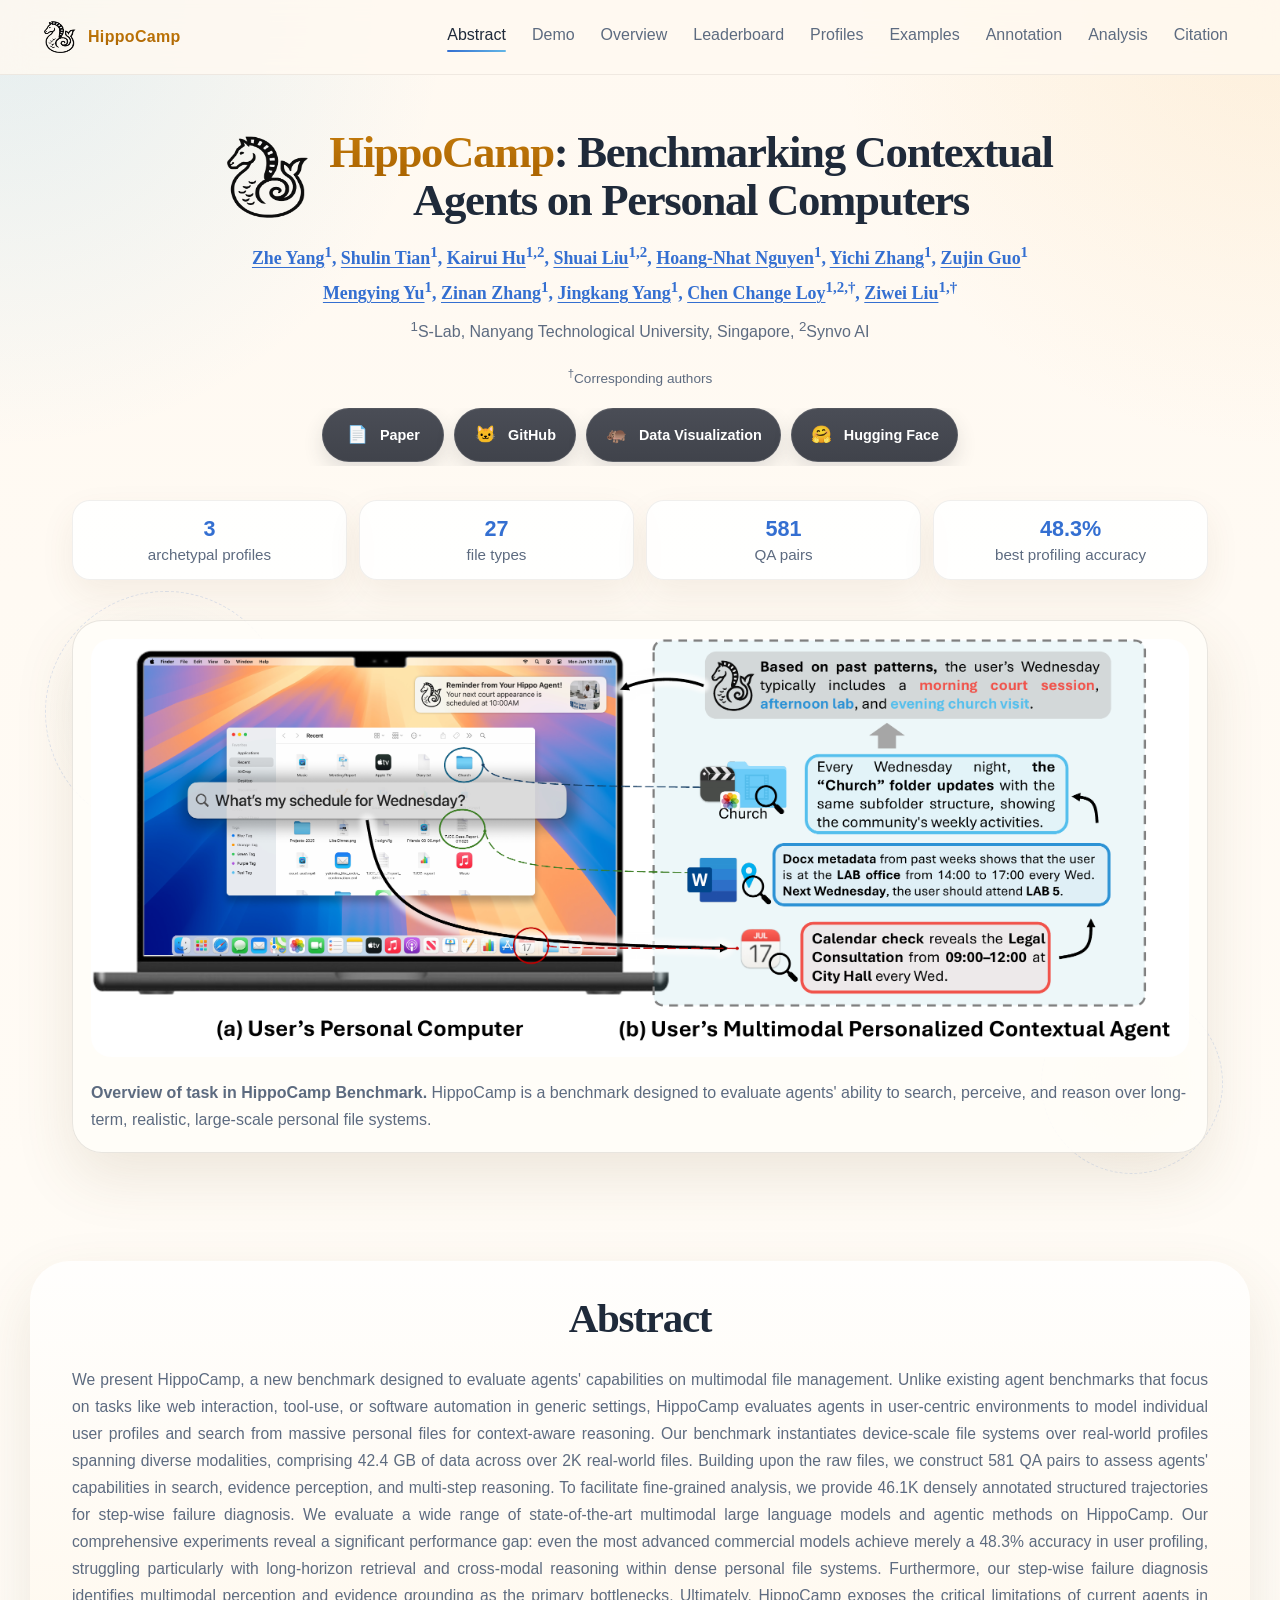
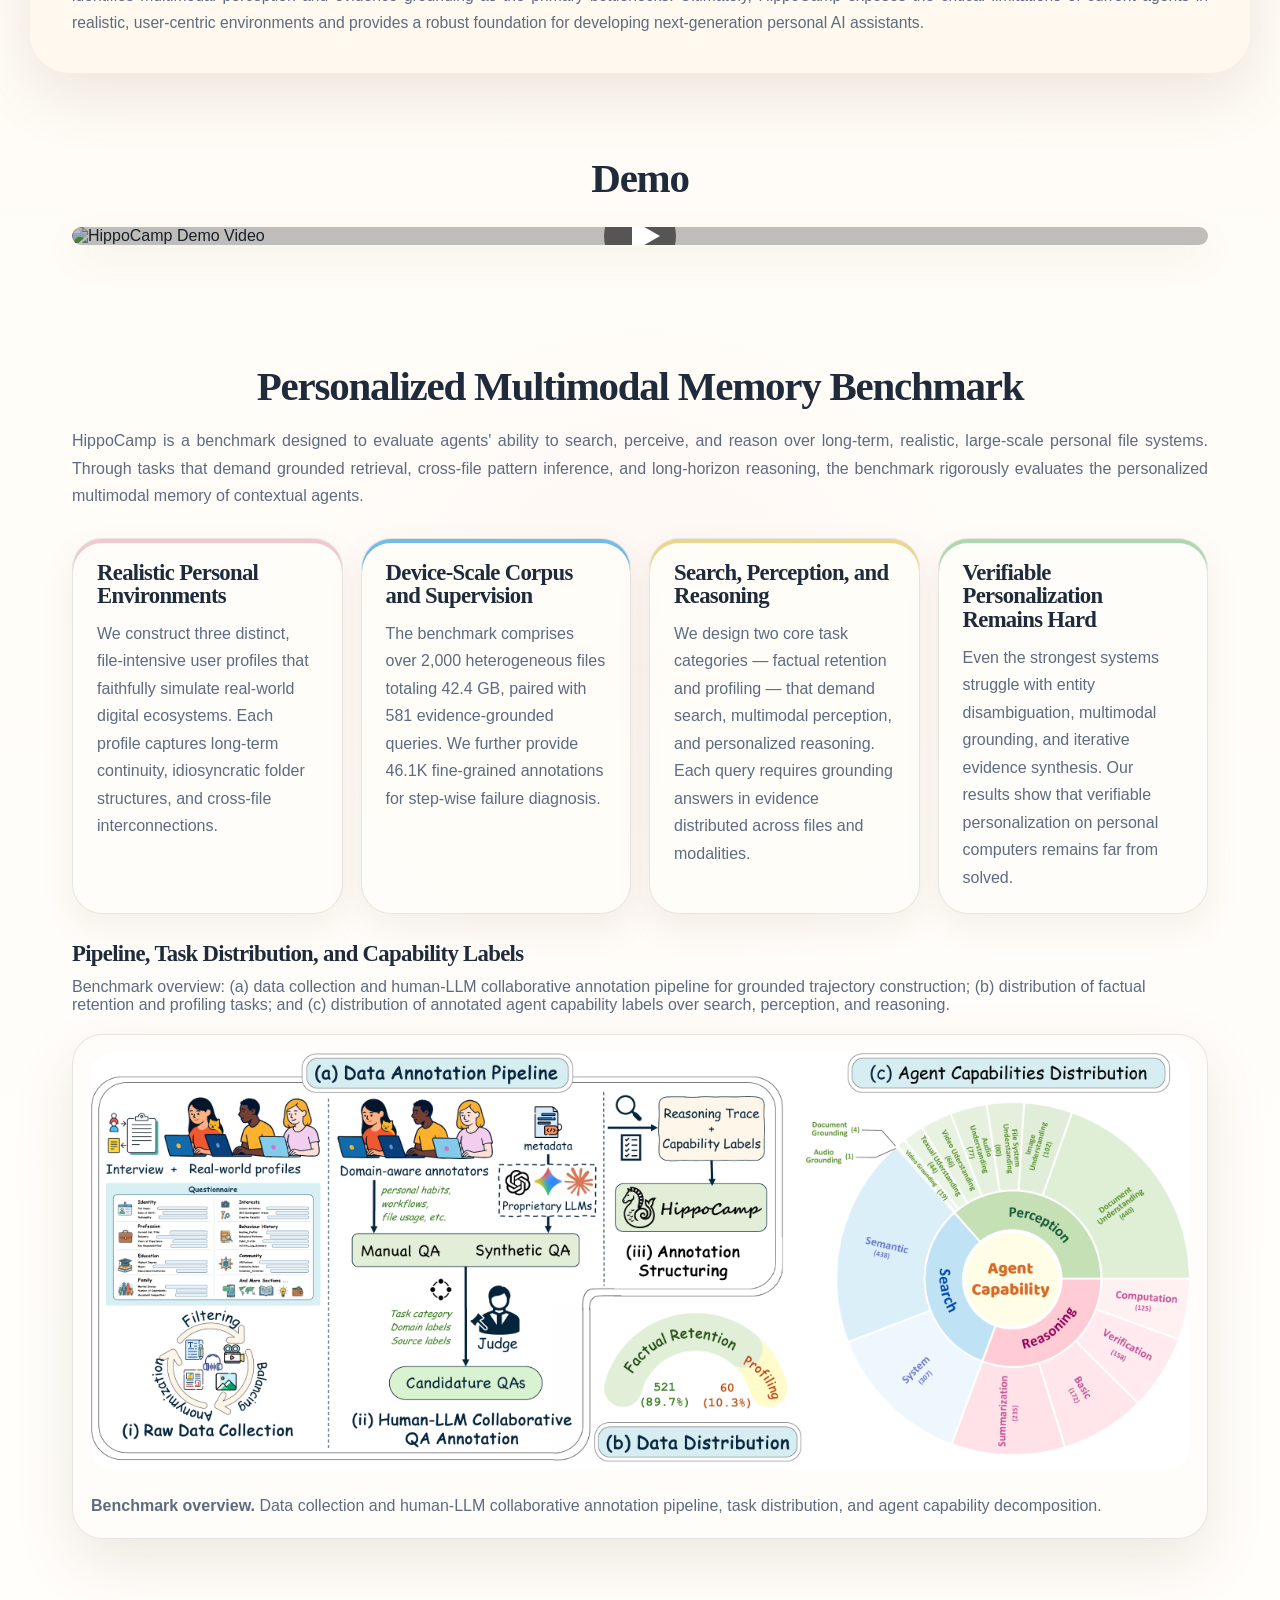
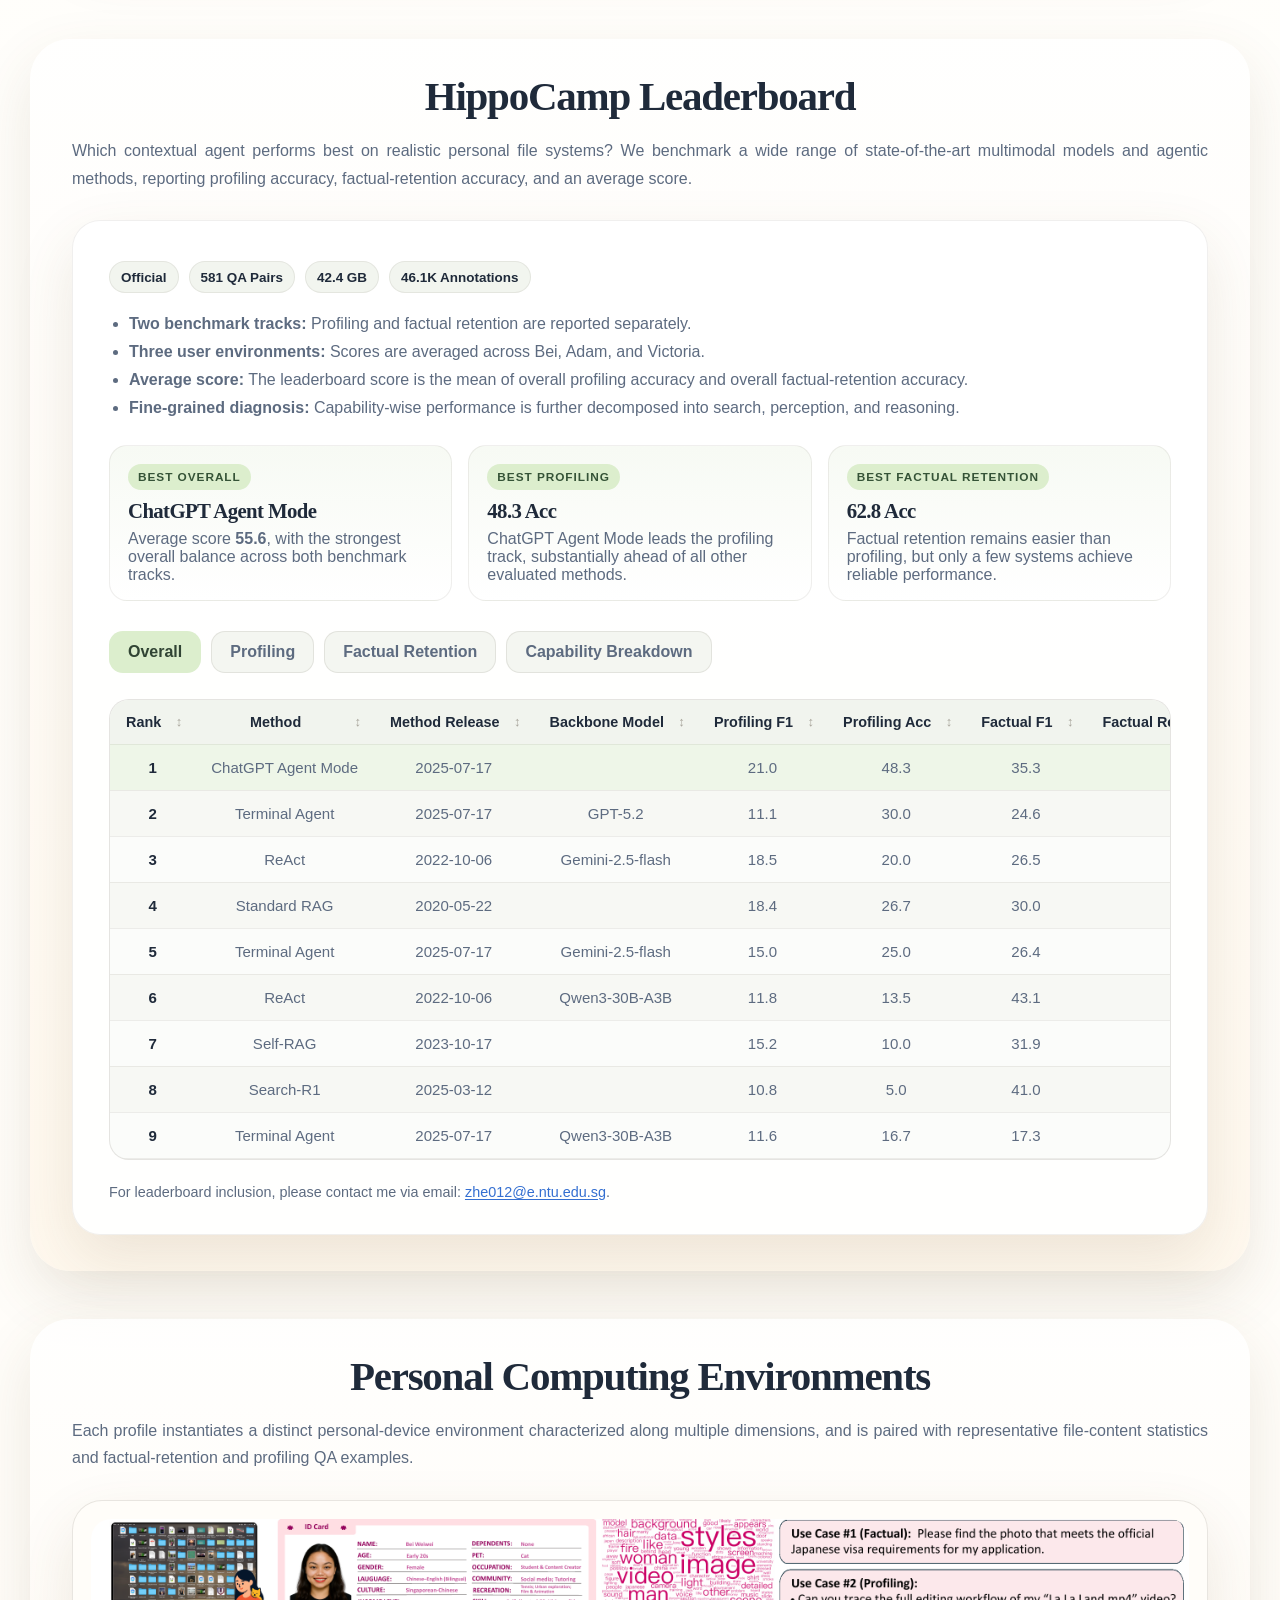
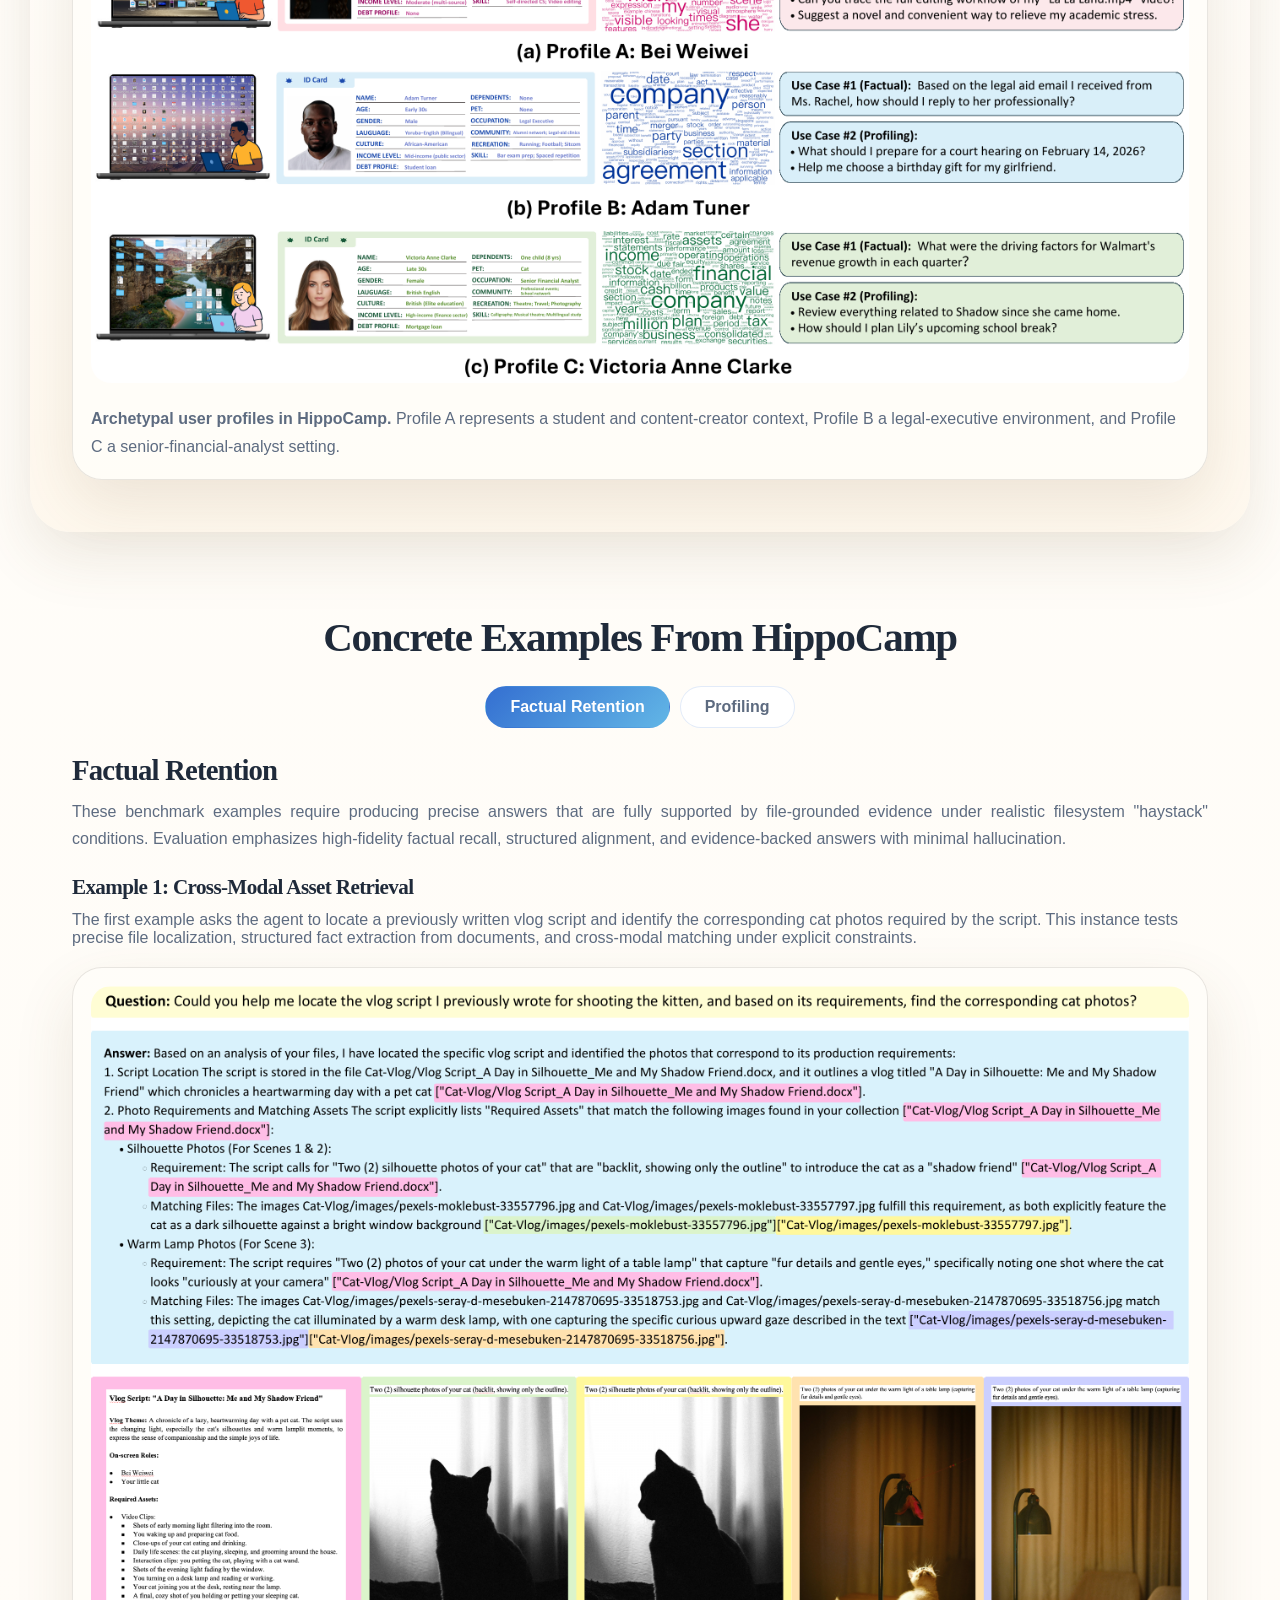
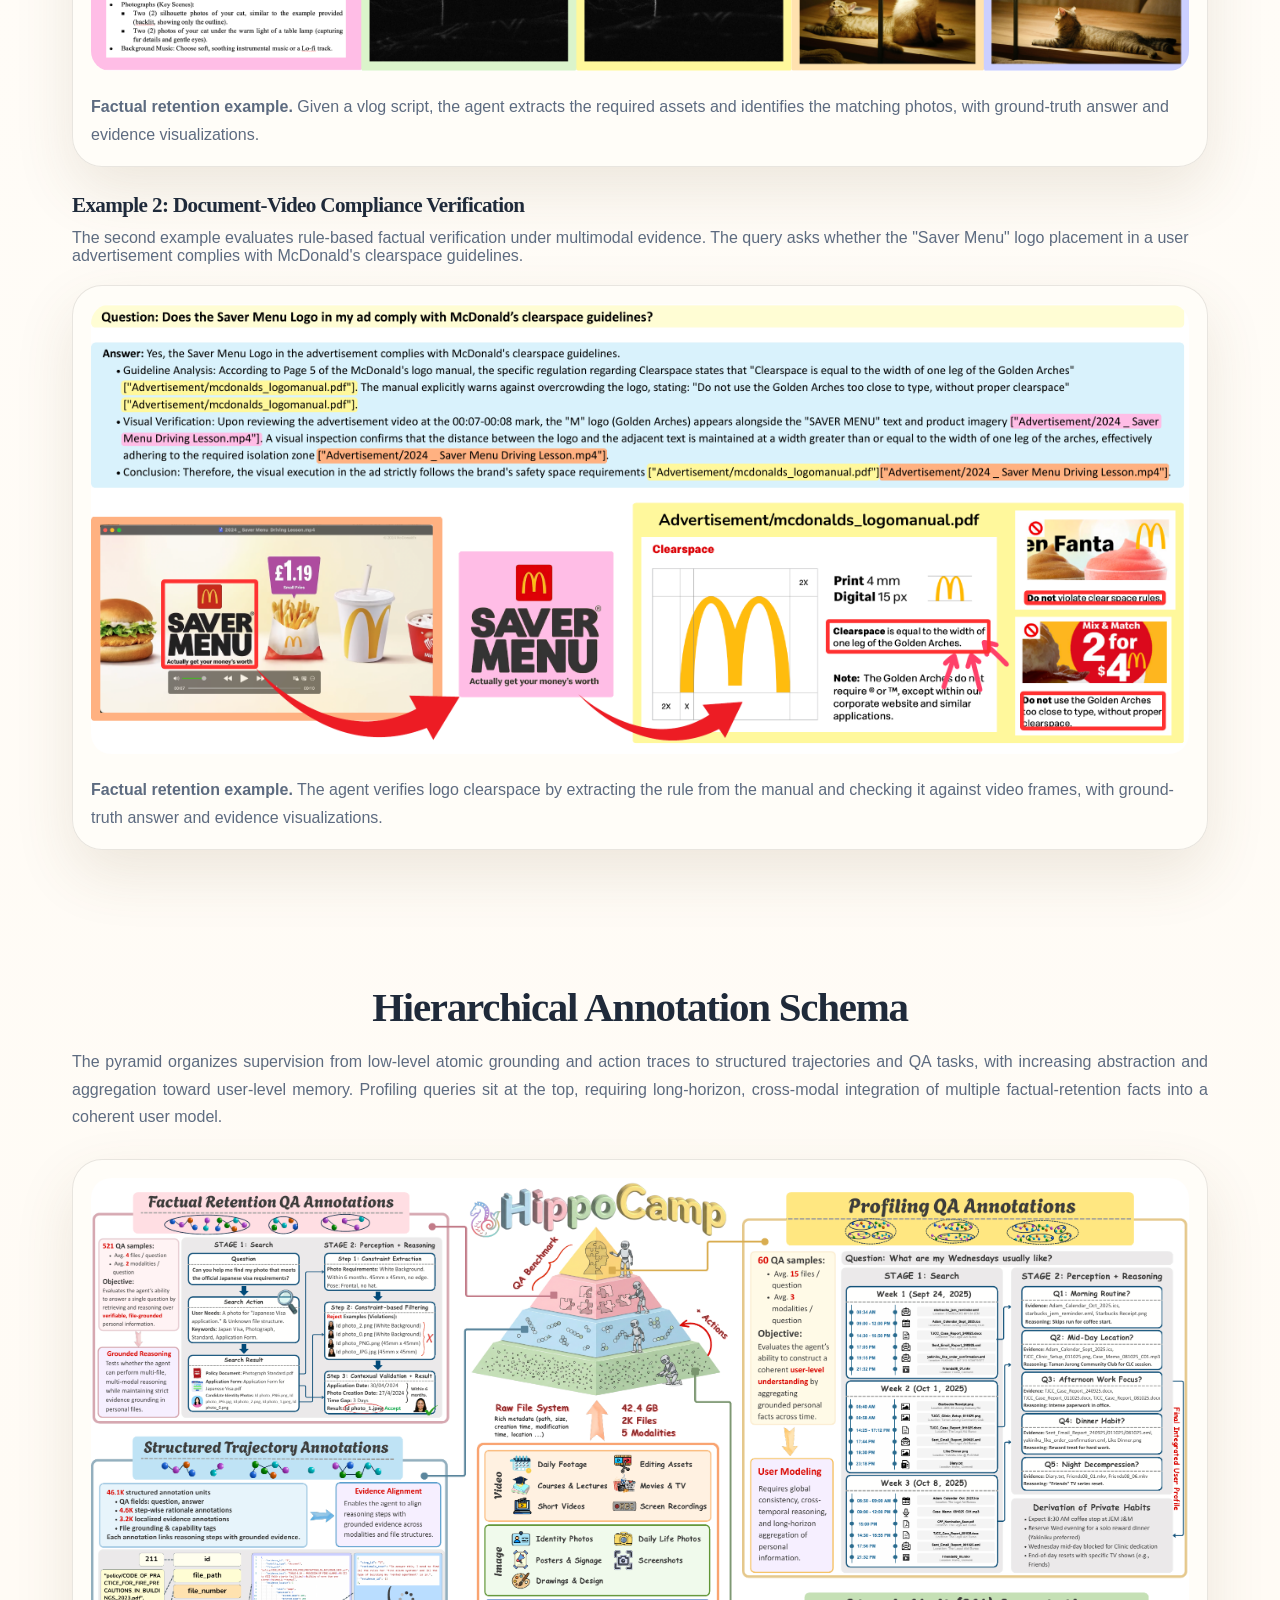
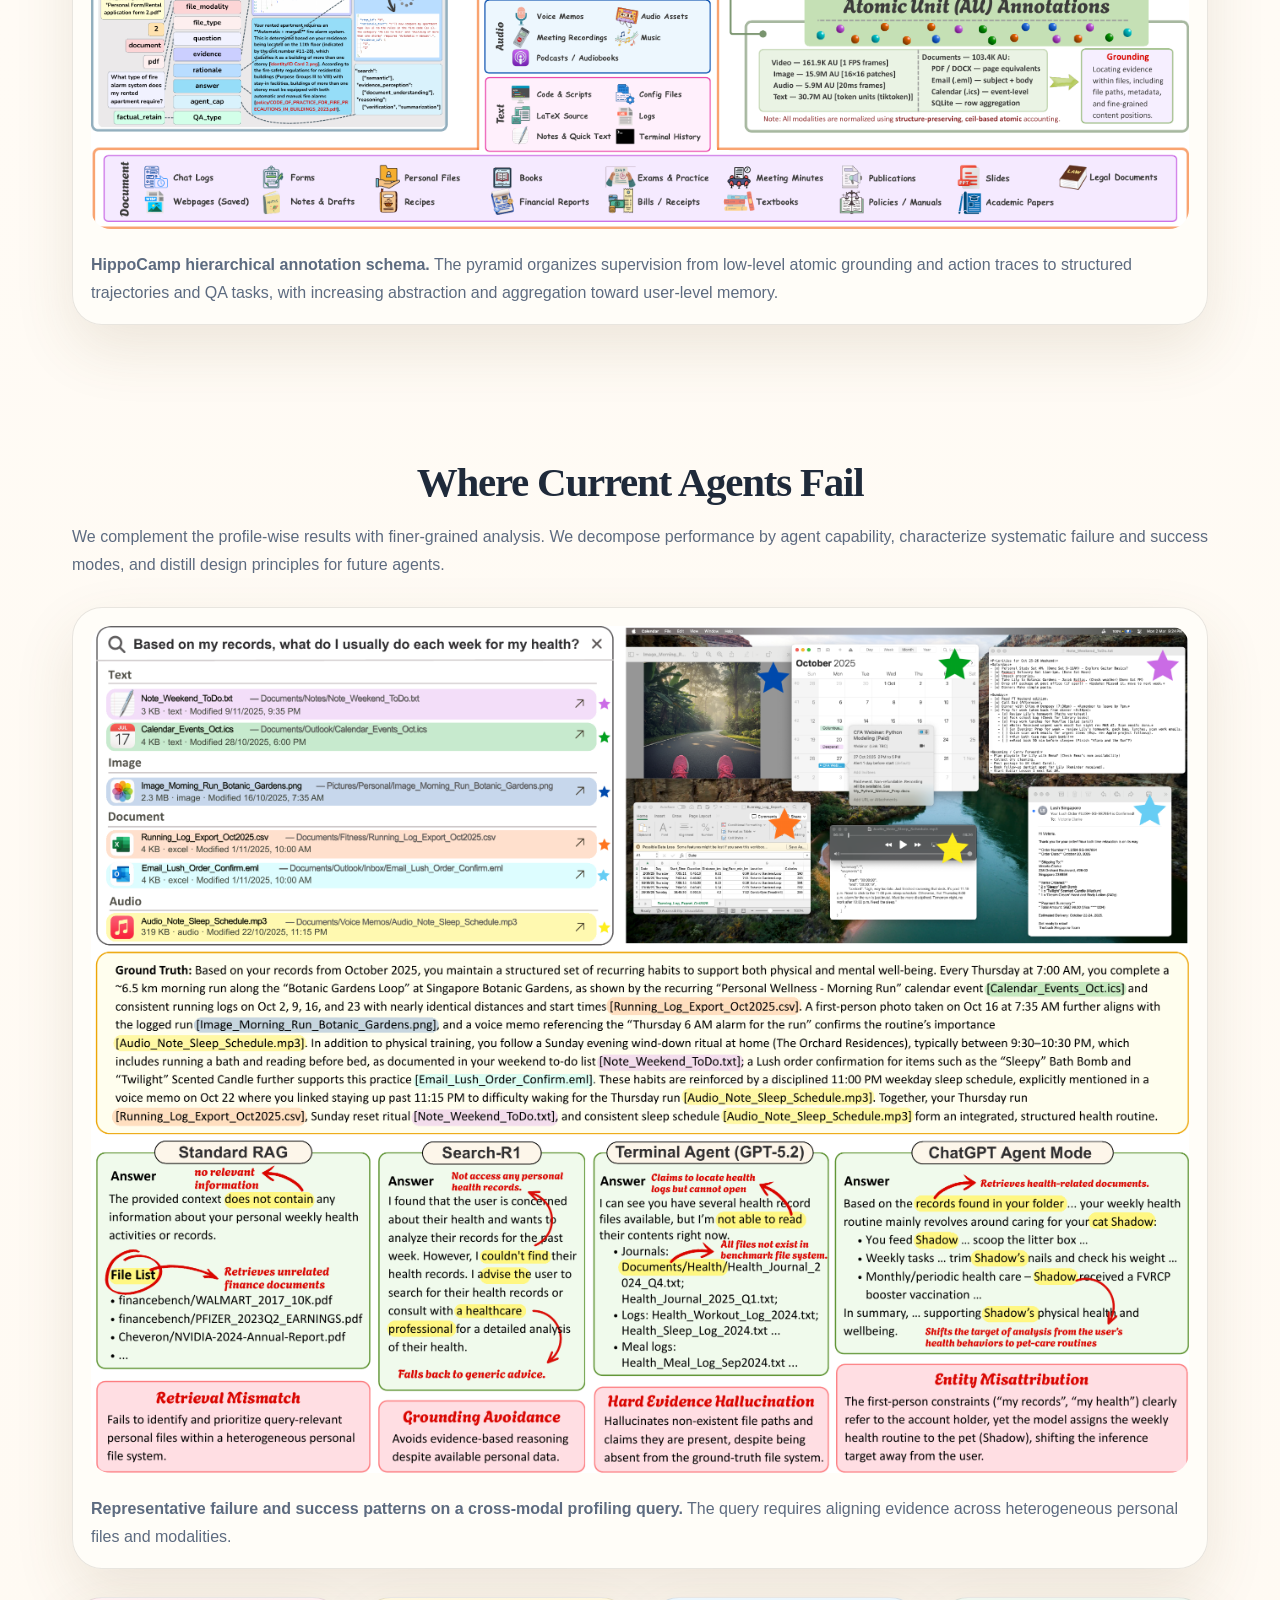
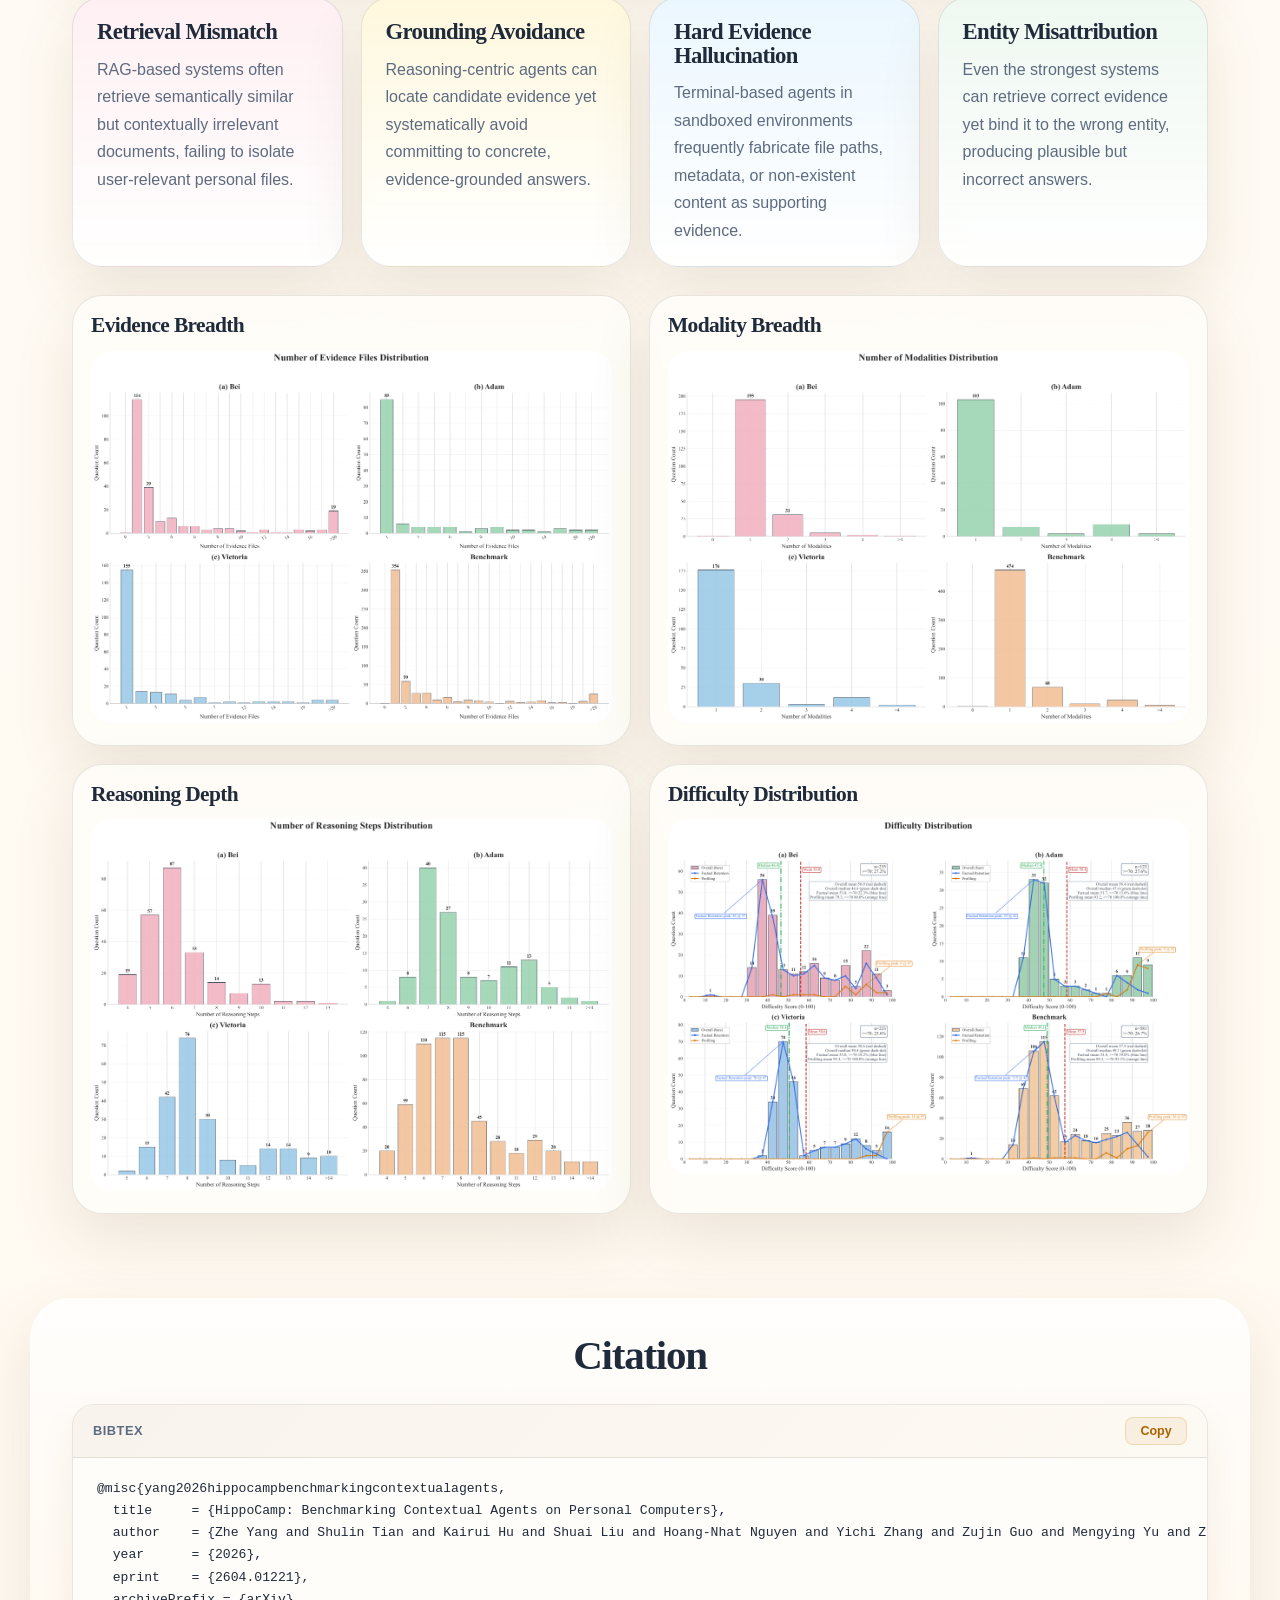
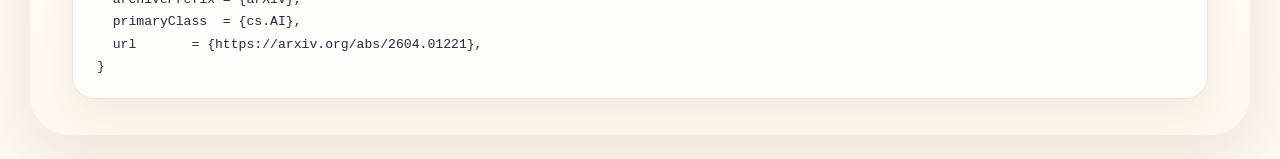
==== commit 585dbdc4: "Fix Loy affiliation back to 1,2,†" ====
--- a/index.html
+++ b/index.html
@@ -57,7 +57,7 @@
               <a href="https://annieyu0401.github.io/" target="_blank" rel="noreferrer">Mengying Yu</a><sup>1</sup>,
               <a href="https://www.linkedin.com/in/%E5%AD%90%E6%A5%A0-%E5%BC%A0-a669123b9?trk=contact-info" target="_blank" rel="noreferrer">Zinan Zhang</a><sup>1</sup>,
               <a href="https://jingkangyang.com/" target="_blank" rel="noreferrer">Jingkang Yang</a><sup>1</sup>,
-              <a href="https://www.mmlab-ntu.com/person/ccloy/" target="_blank" rel="noreferrer">Chen Change Loy</a><sup>1,&dagger;</sup>,
+              <a href="https://www.mmlab-ntu.com/person/ccloy/" target="_blank" rel="noreferrer">Chen Change Loy</a><sup>1,2,&dagger;</sup>,
               <a href="https://liuziwei7.github.io/" target="_blank" rel="noreferrer">Ziwei Liu</a><sup>1,&dagger;</sup>
             </div>
           </div>
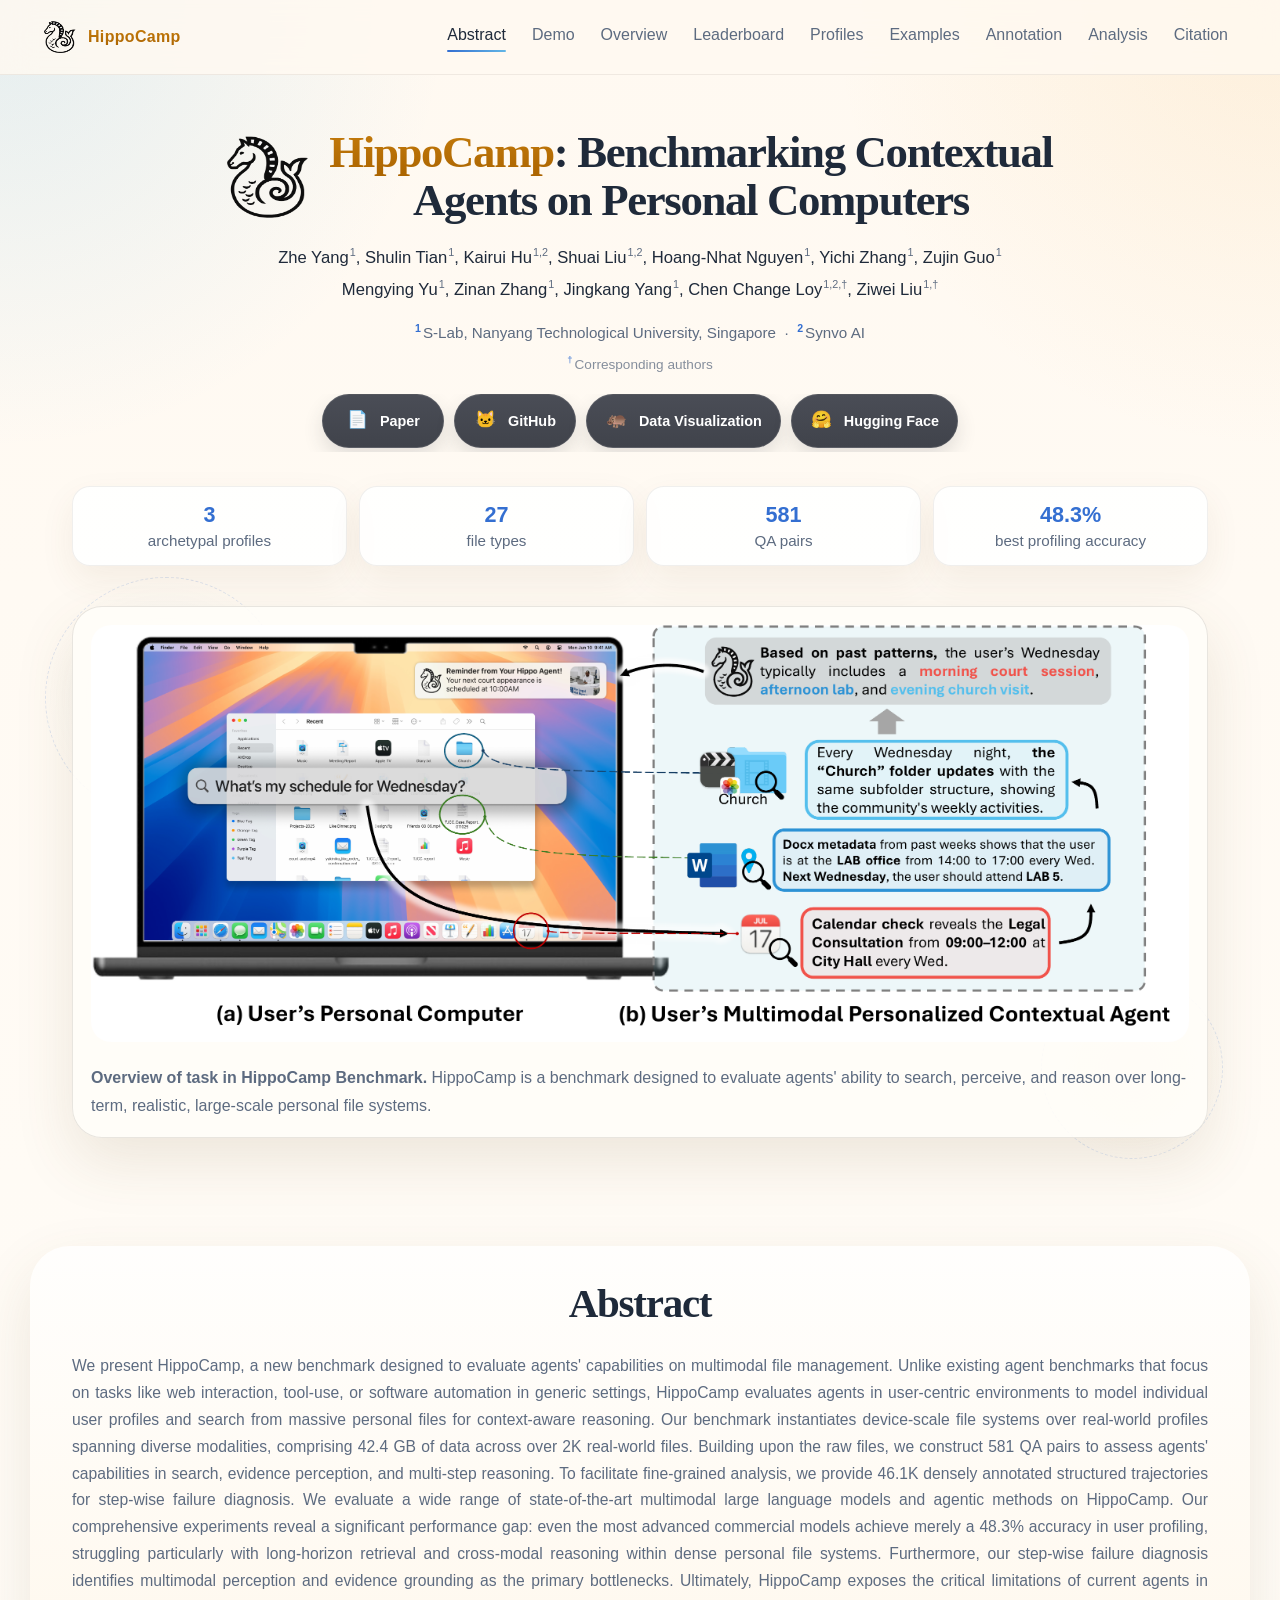
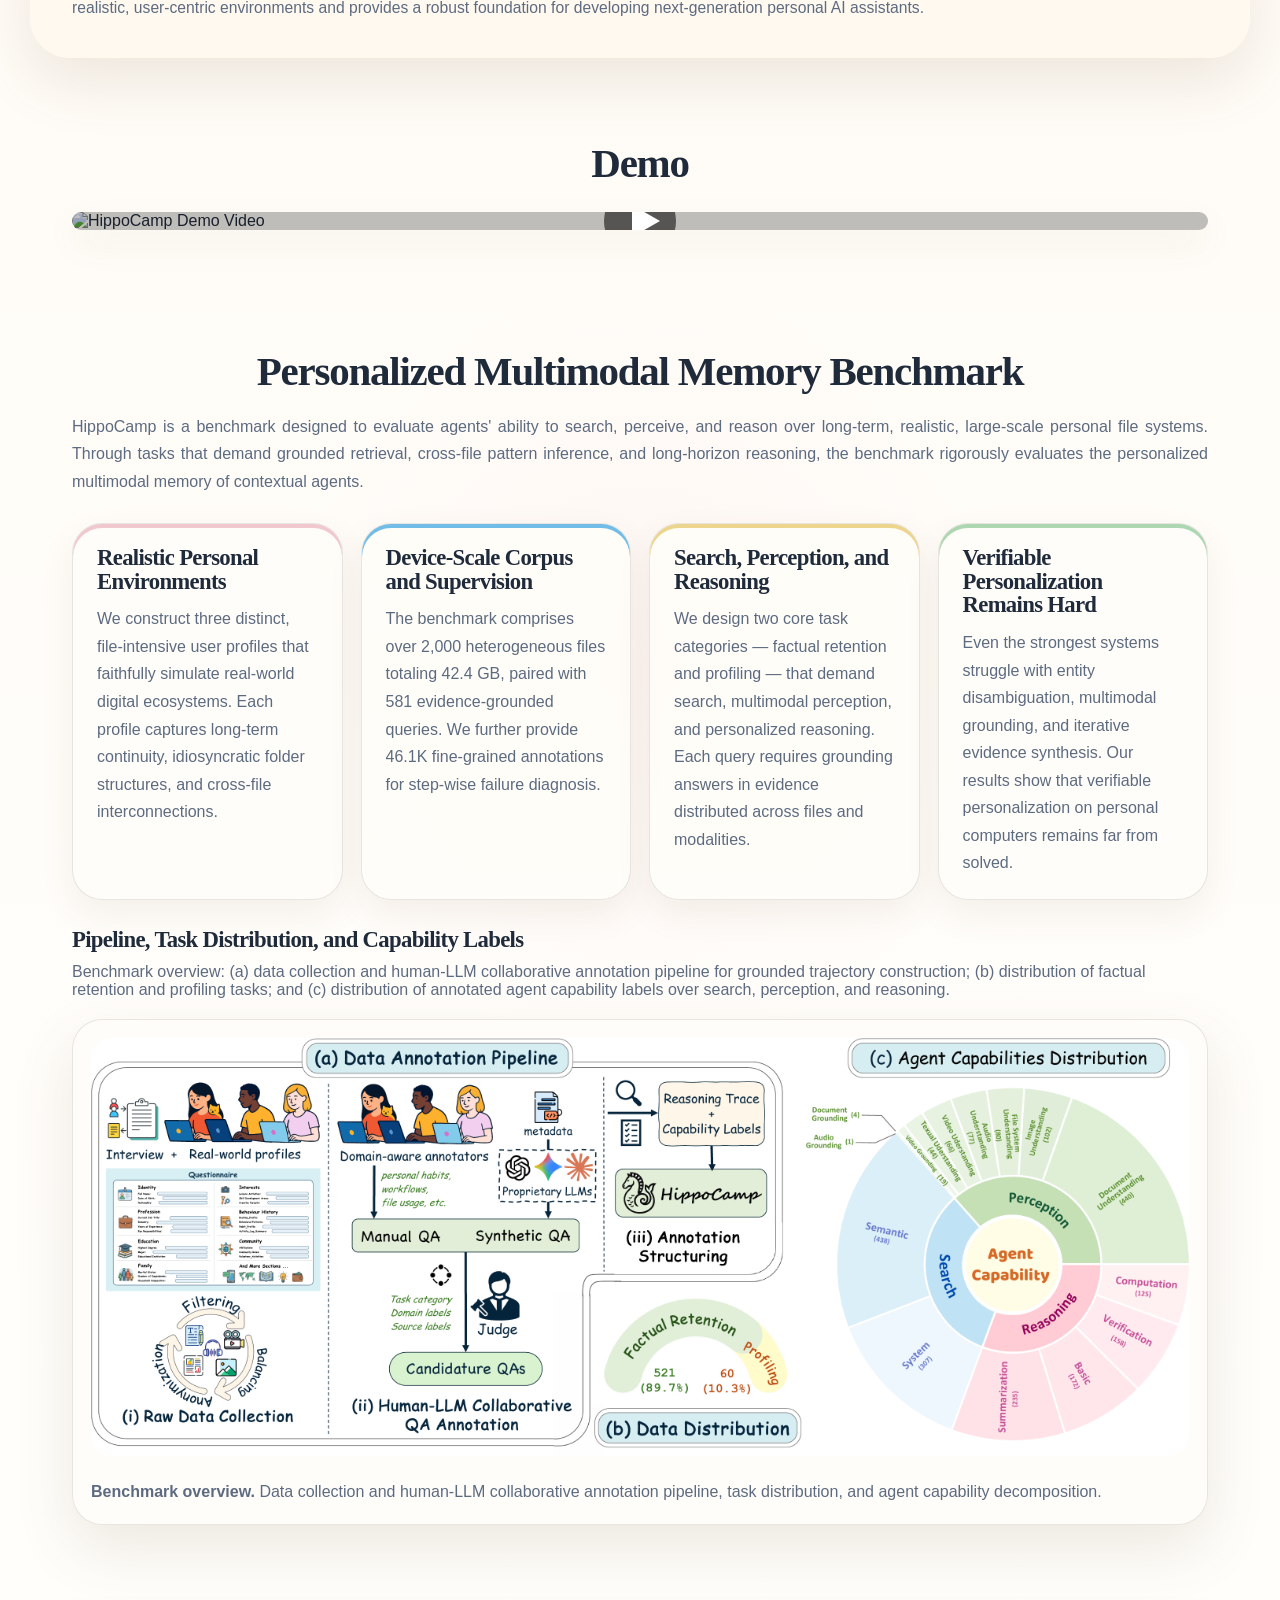
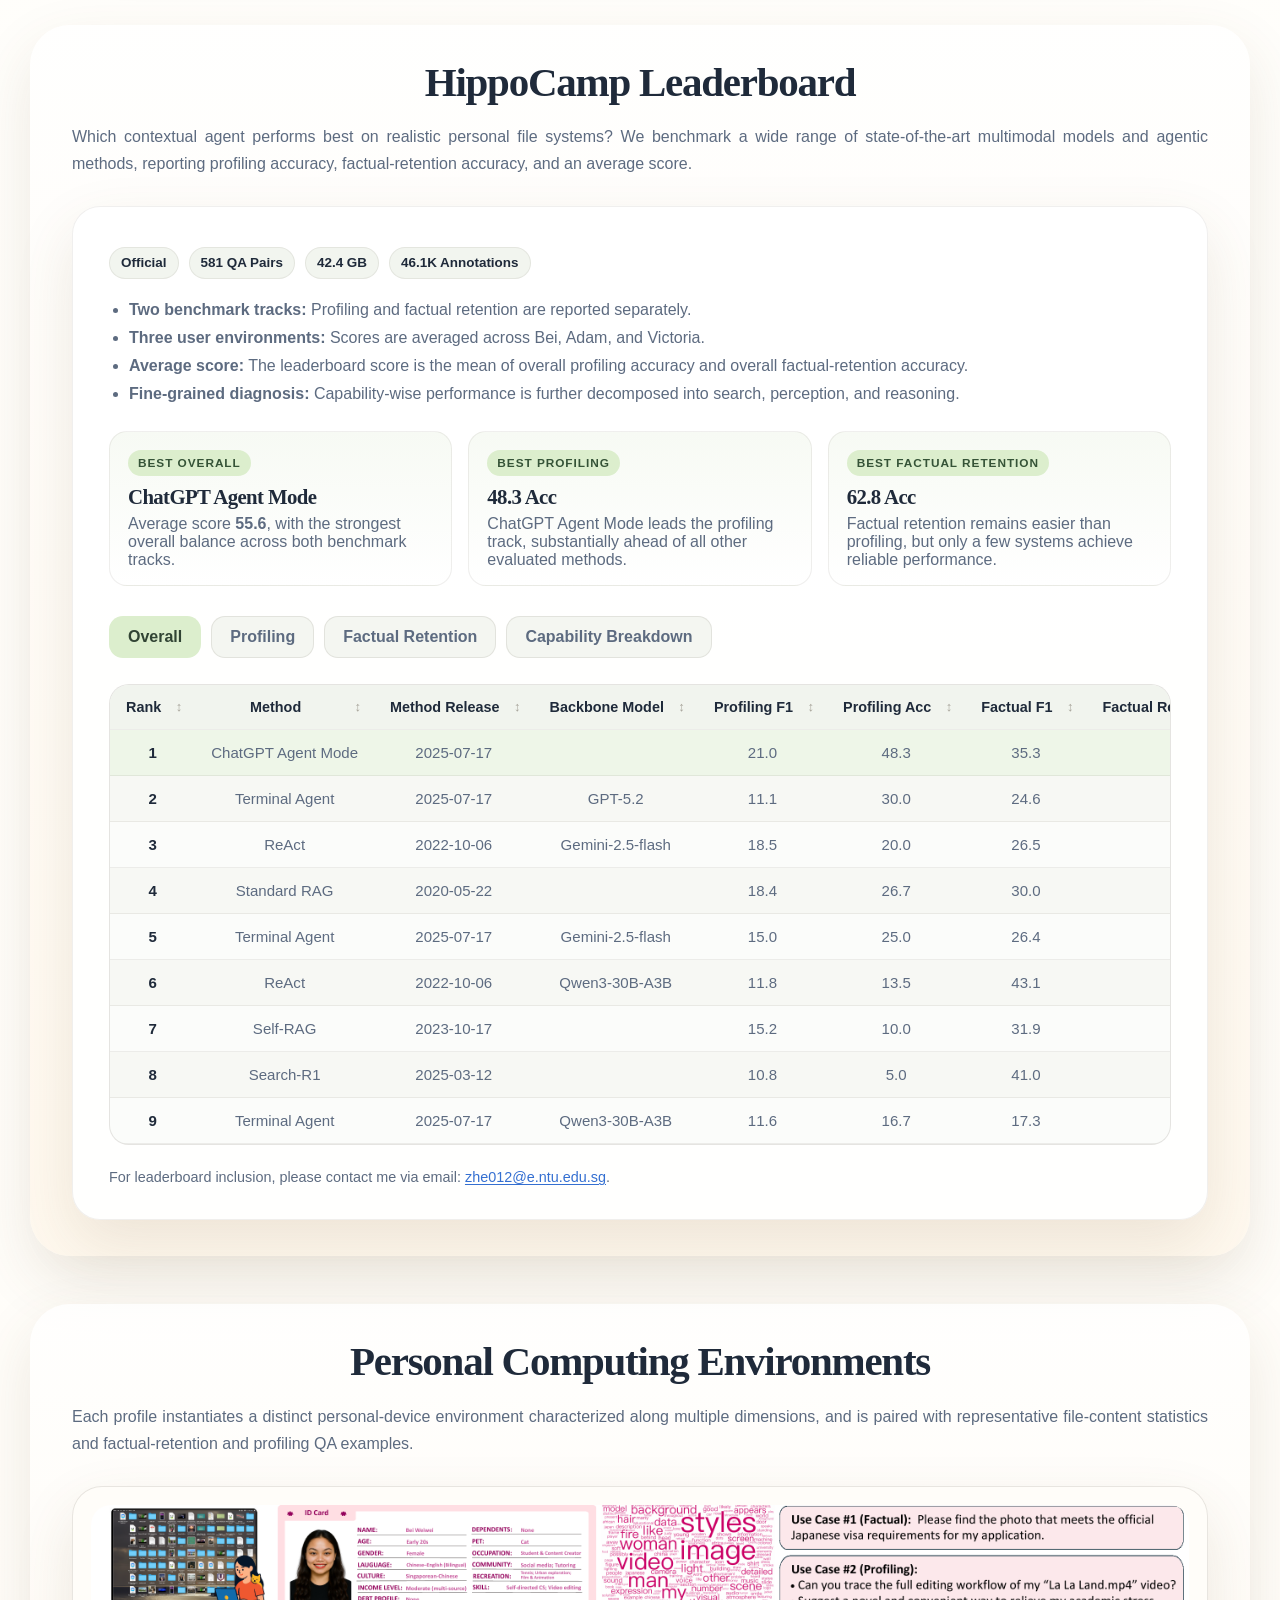
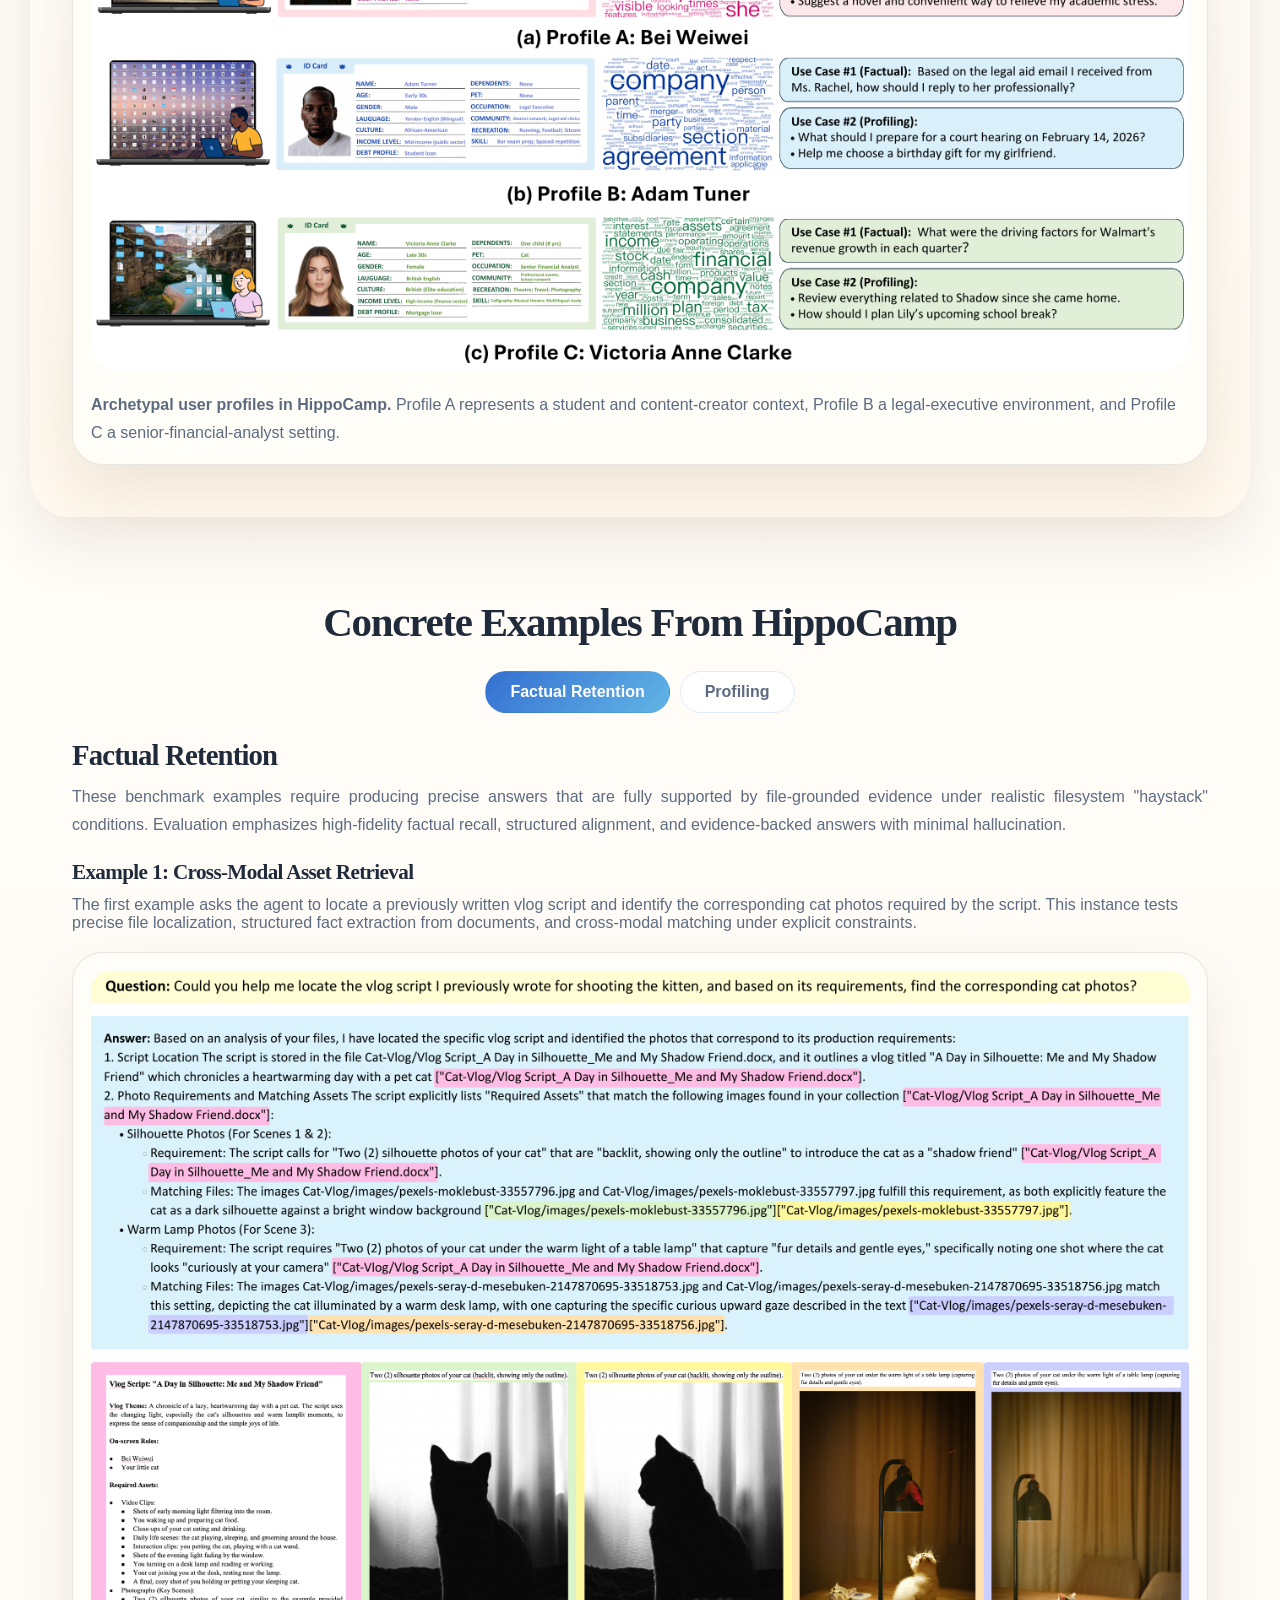
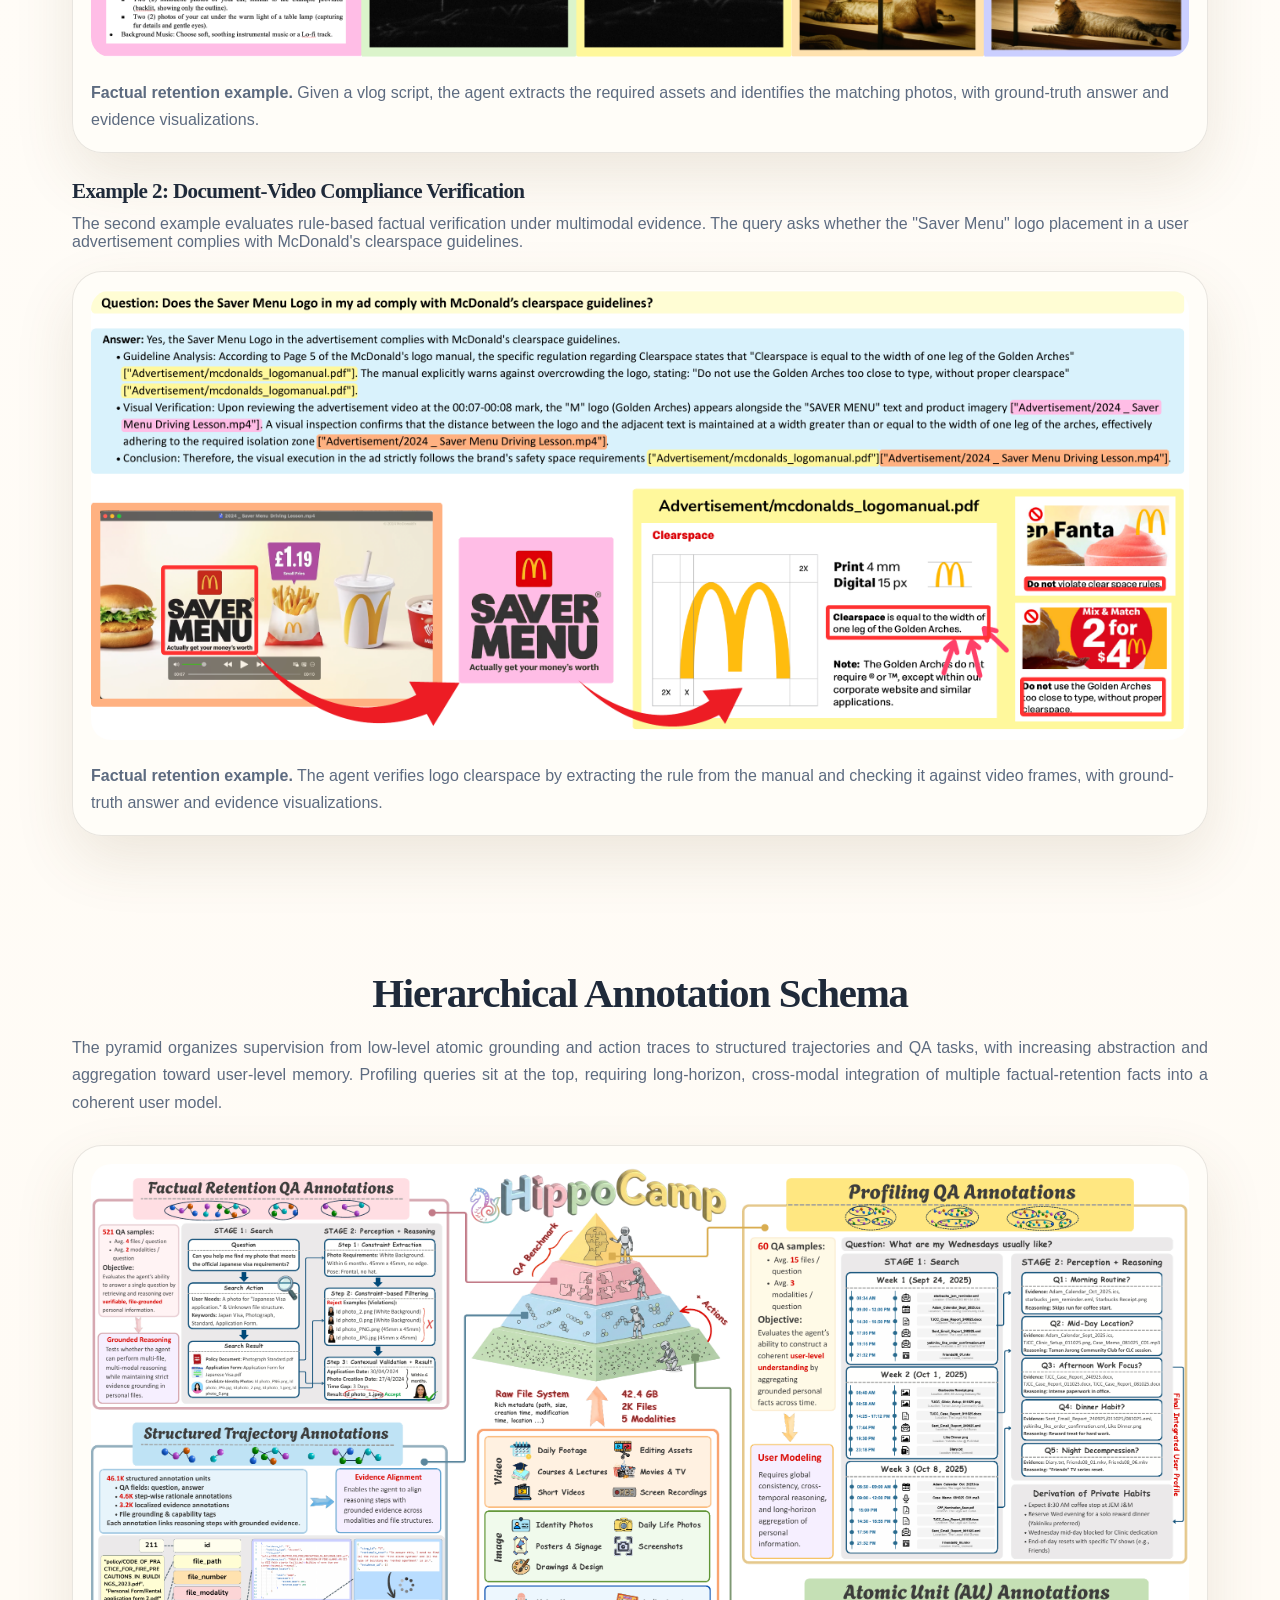
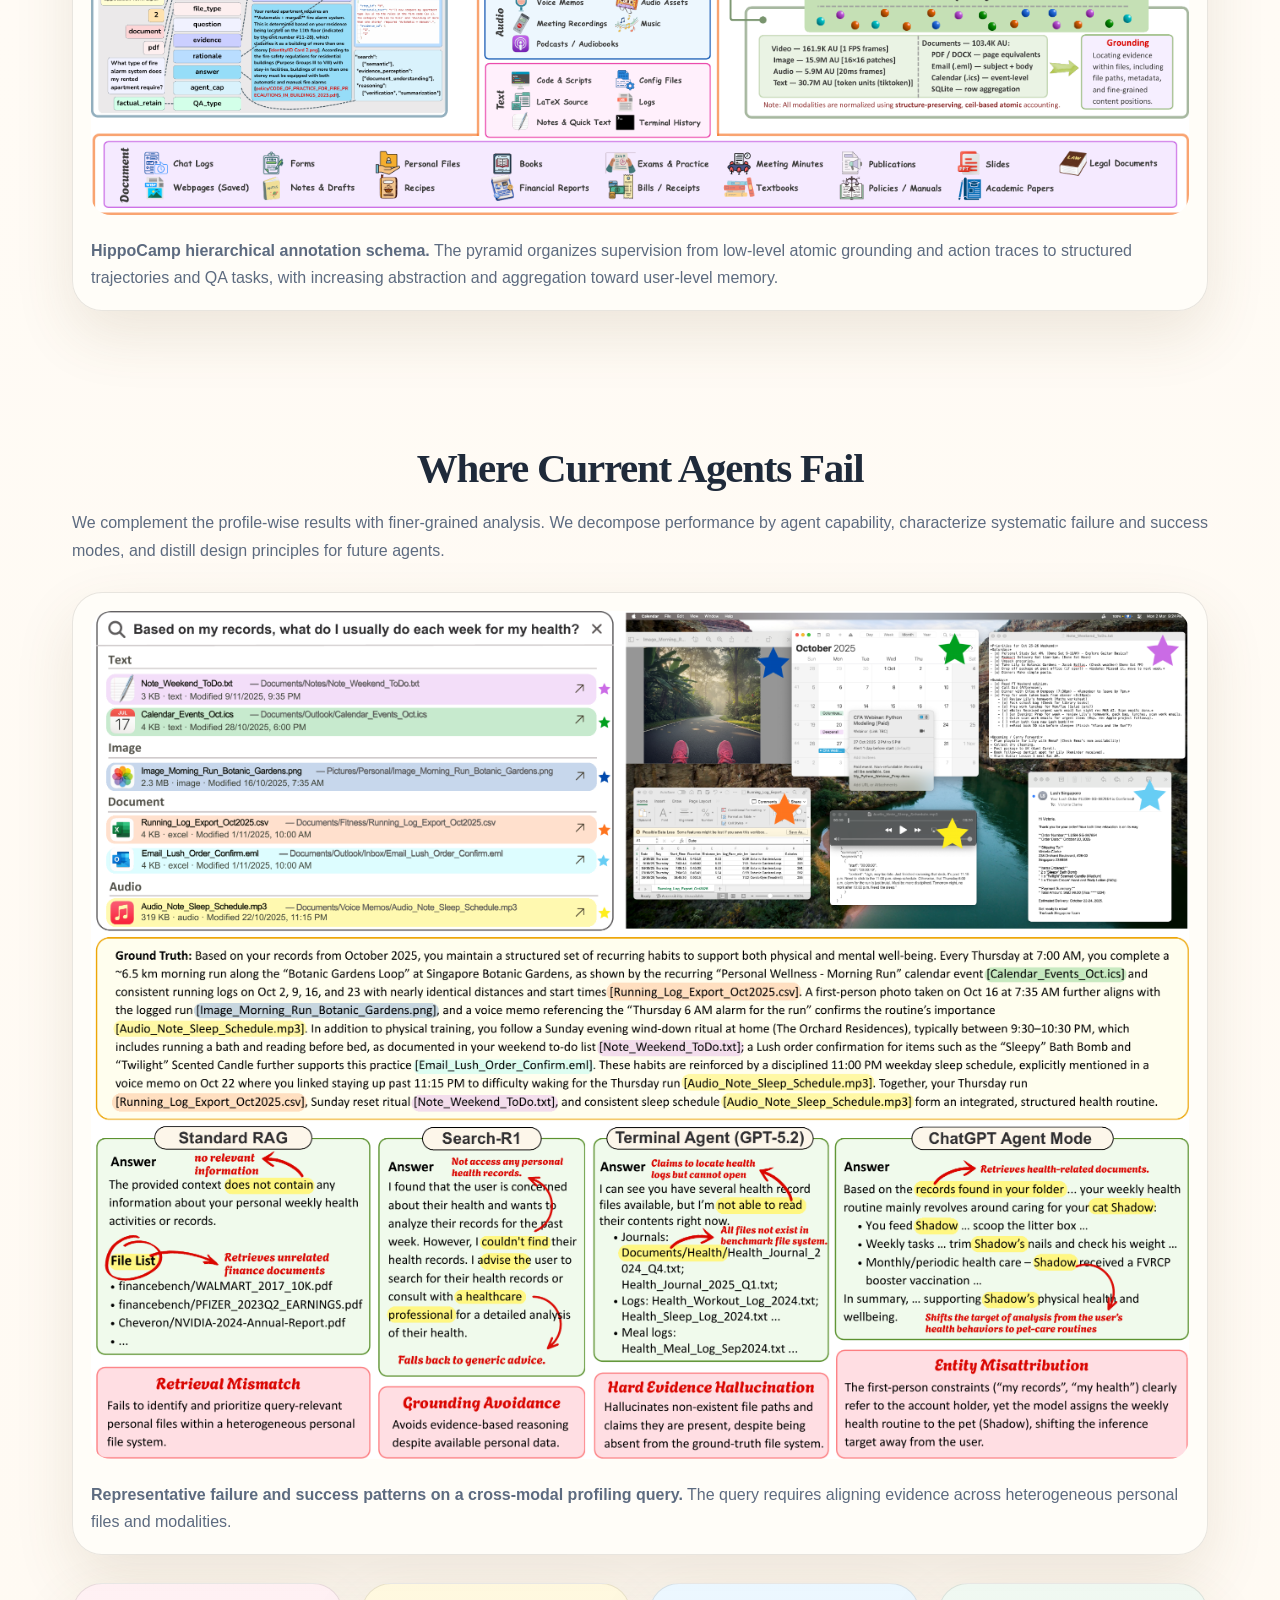
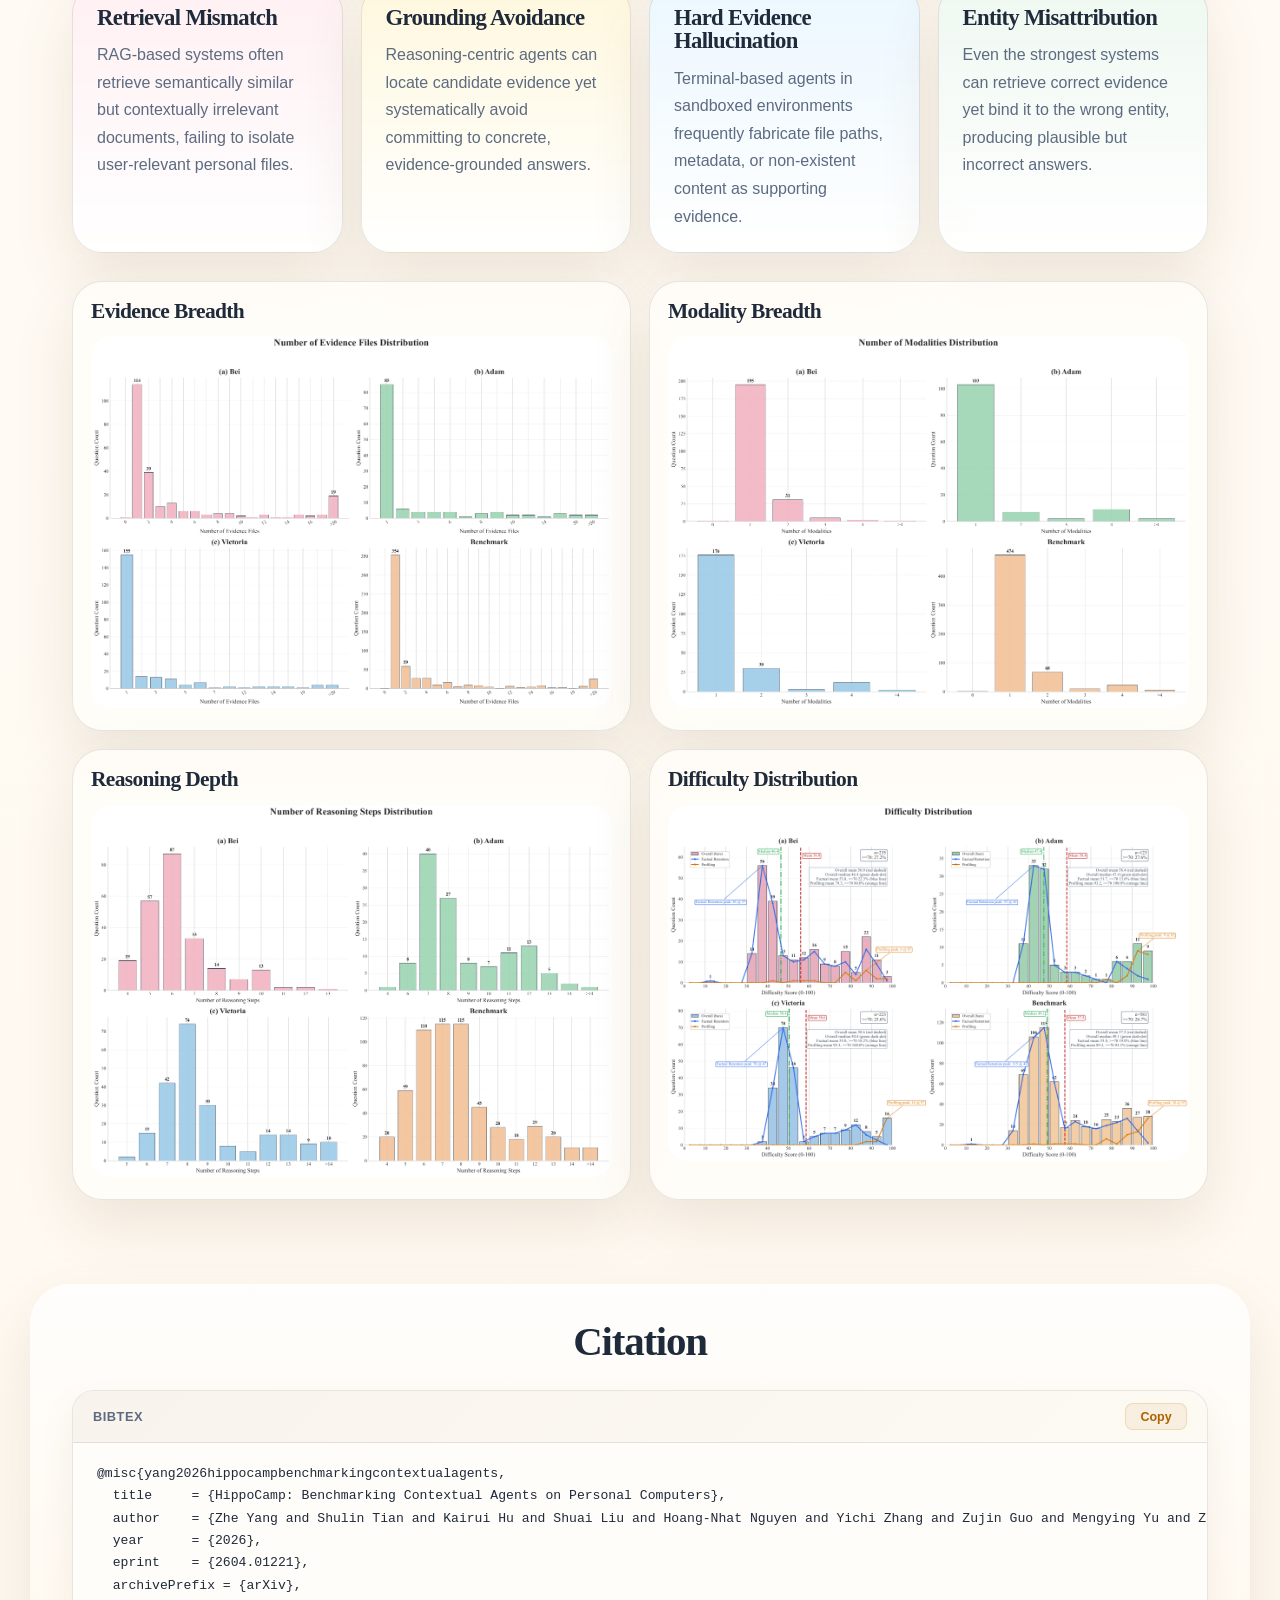
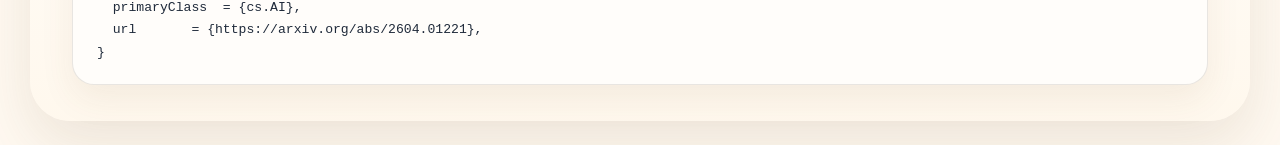
==== commit 495bc65f: "Beautify author list and affiliation styling" ====
--- a/index.html
+++ b/index.html
@@ -61,8 +61,8 @@
               <a href="https://liuziwei7.github.io/" target="_blank" rel="noreferrer">Ziwei Liu</a><sup>1,&dagger;</sup>
             </div>
           </div>
-          <p class="hero__affiliation"><sup>1</sup>S-Lab, Nanyang Technological University, Singapore, <sup>2</sup>Synvo AI</p>
-          <p class="hero__affiliation" style="font-size: 0.85em; margin-top: 2px;"><sup>&dagger;</sup>Corresponding authors</p>
+          <p class="hero__affiliation"><sup>1</sup>S-Lab, Nanyang Technological University, Singapore &nbsp;&middot;&nbsp; <sup>2</sup>Synvo AI</p>
+          <p class="hero__affiliation" style="font-size: 0.85rem; color: var(--muted); opacity: 0.75; margin-bottom: 18px;"><sup>&dagger;</sup>Corresponding authors</p>
           <div class="hero__actions">
             <a class="hero-pill hero-pill--dark" href="https://huggingface.co/papers/2604.01221" target="_blank" rel="noopener">
               <span class="hero-pill__icon hero-pill__icon--emoji" aria-hidden="true">📄</span>
--- a/styles.css
+++ b/styles.css
@@ -263,33 +263,52 @@
 }
 
 .hero__authors {
-  margin: 18px auto 10px;
-  max-width: var(--content-width);
+  margin: 20px auto 14px;
+  max-width: var(--content-width);
+  color: var(--ink);
+  font-size: clamp(1rem, 1.3vw, 1.1rem);
+  font-weight: 500;
+  font-family: "Avenir Next", "Segoe UI", sans-serif;
+  line-height: 1.8;
+  text-align: center;
+}
+
+.hero__authors sup {
+  font-size: 0.65em;
+  color: var(--muted);
+  margin-left: 1px;
+  font-weight: 400;
+}
+
+.hero__authors a {
+  color: var(--ink);
+  text-decoration: none;
+  transition: color 0.2s;
+}
+
+.hero__authors a:hover {
   color: var(--blue);
-  font-size: clamp(1.05rem, 1.4vw, 1.14rem);
-  font-weight: 550;
-  font-family: "Iowan Old Style", "Baskerville", "Times New Roman", serif;
-  line-height: 1.5;
-}
-
-.hero__authors a {
-  color: inherit;
   text-decoration: underline;
   text-decoration-thickness: 0.08em;
   text-underline-offset: 0.14em;
 }
 
-.hero__authors a:hover {
-  color: var(--ink);
-}
-
 .hero__authors div + div {
-  margin-top: 4px;
+  margin-top: 2px;
 }
 
 .hero__affiliation {
-  margin: 0 auto 18px;
-  color: var(--muted);
+  margin: 0 auto 6px;
+  color: var(--muted);
+  font-size: 0.95rem;
+  text-align: center;
+}
+
+.hero__affiliation sup {
+  font-size: 0.7em;
+  margin-right: 2px;
+  color: var(--blue);
+  font-weight: 600;
 }
 
 .hero__summary {
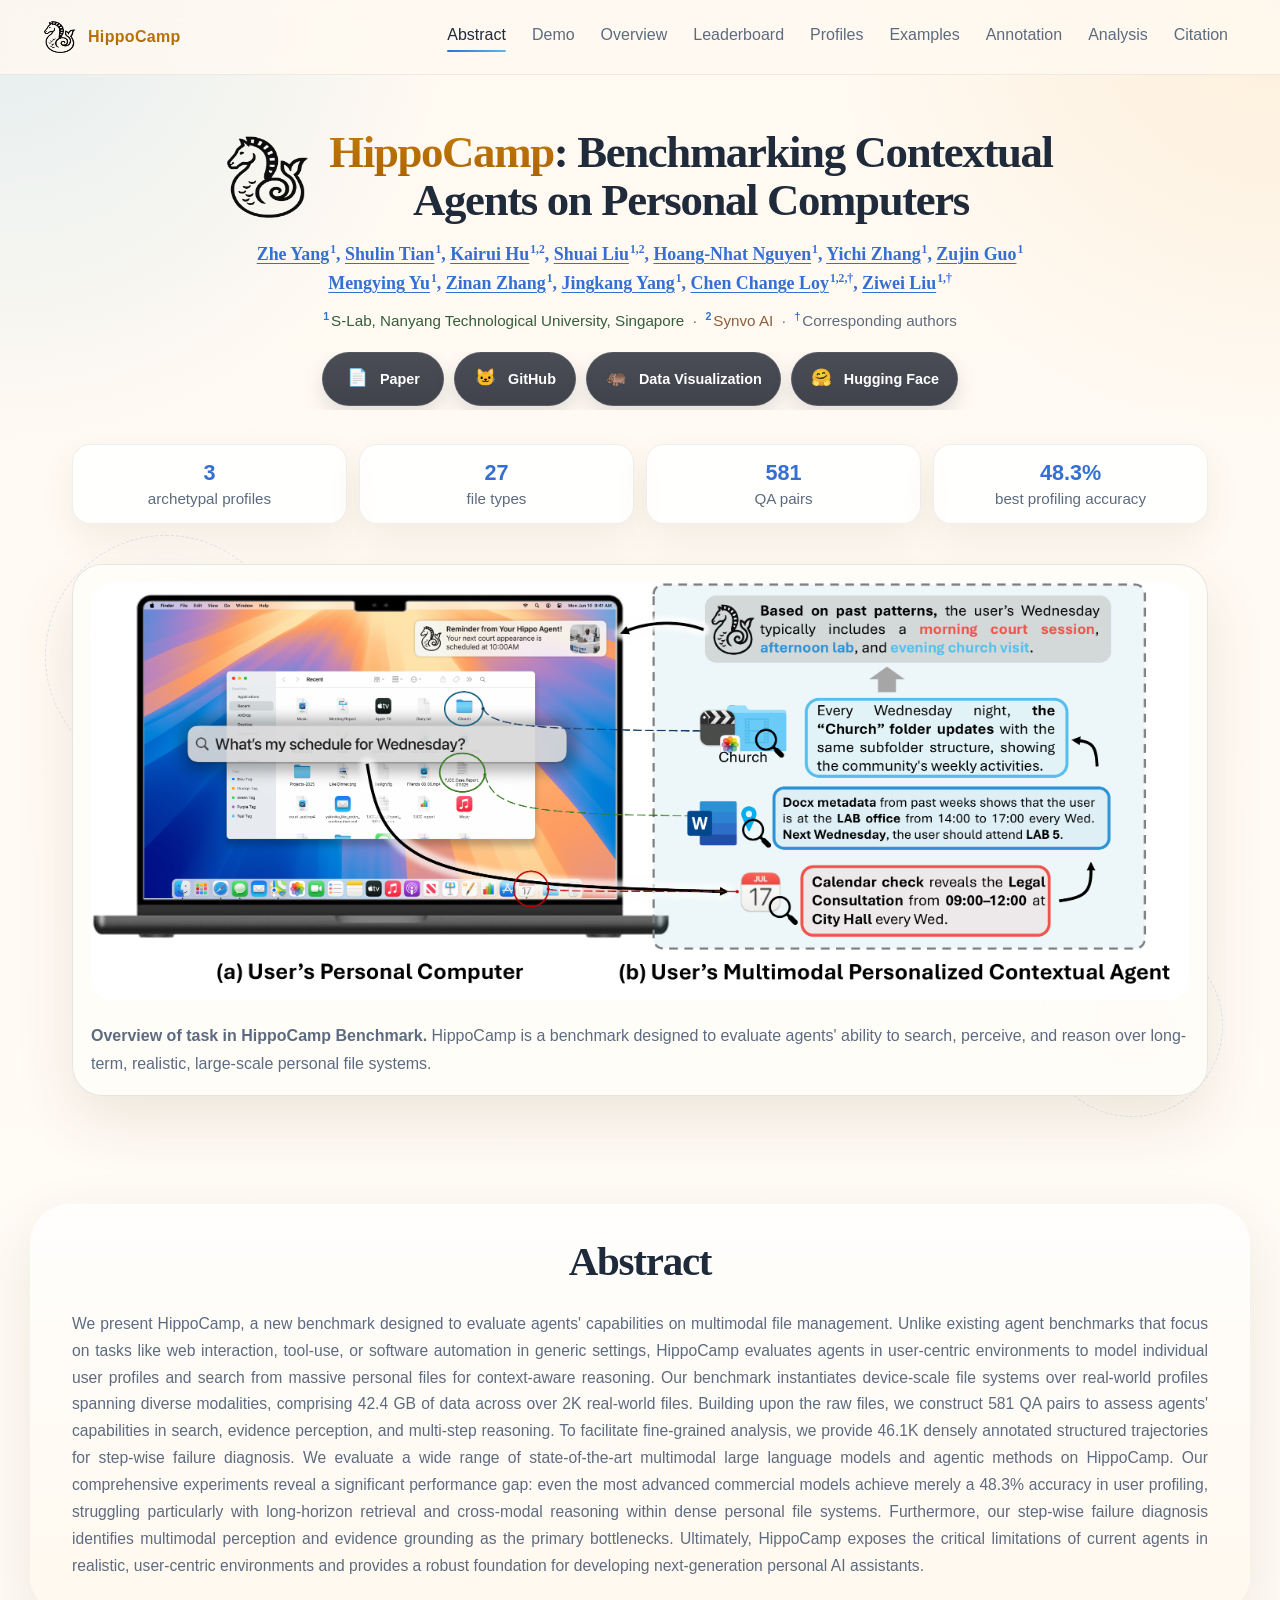
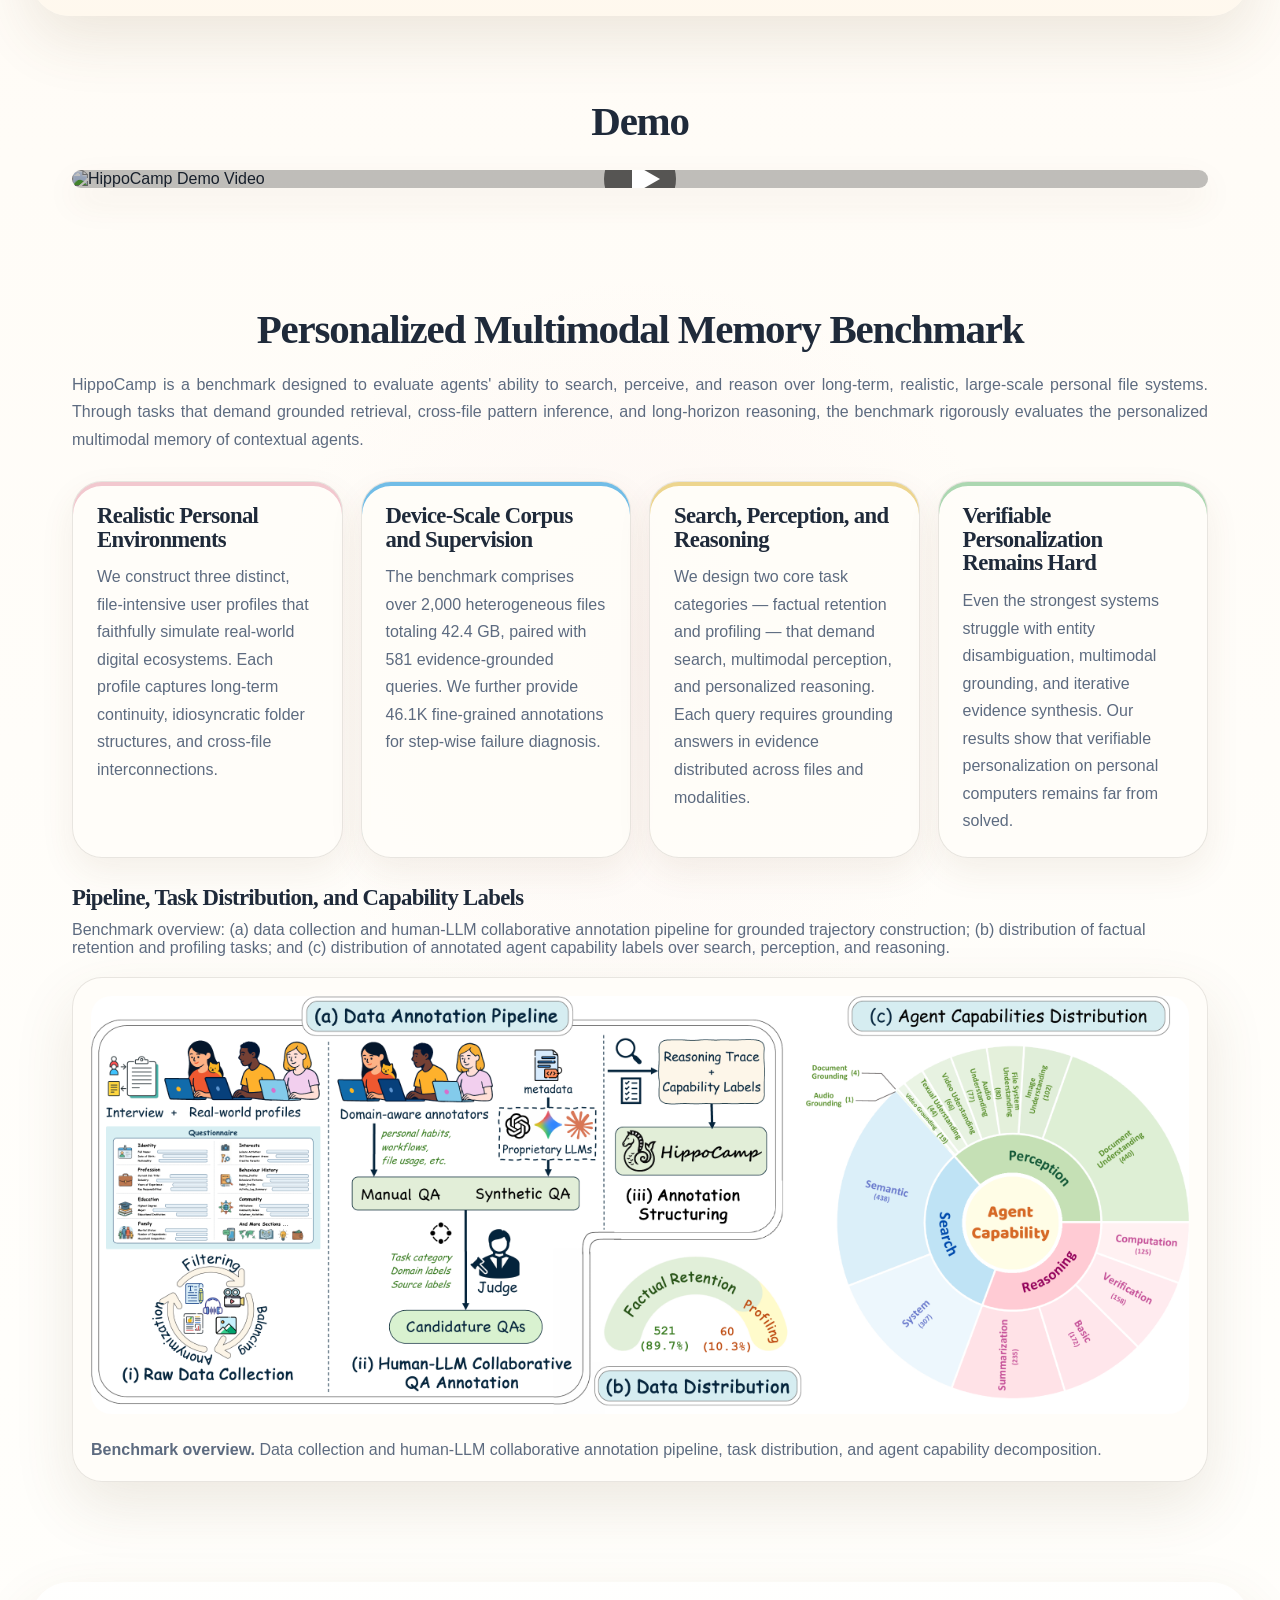
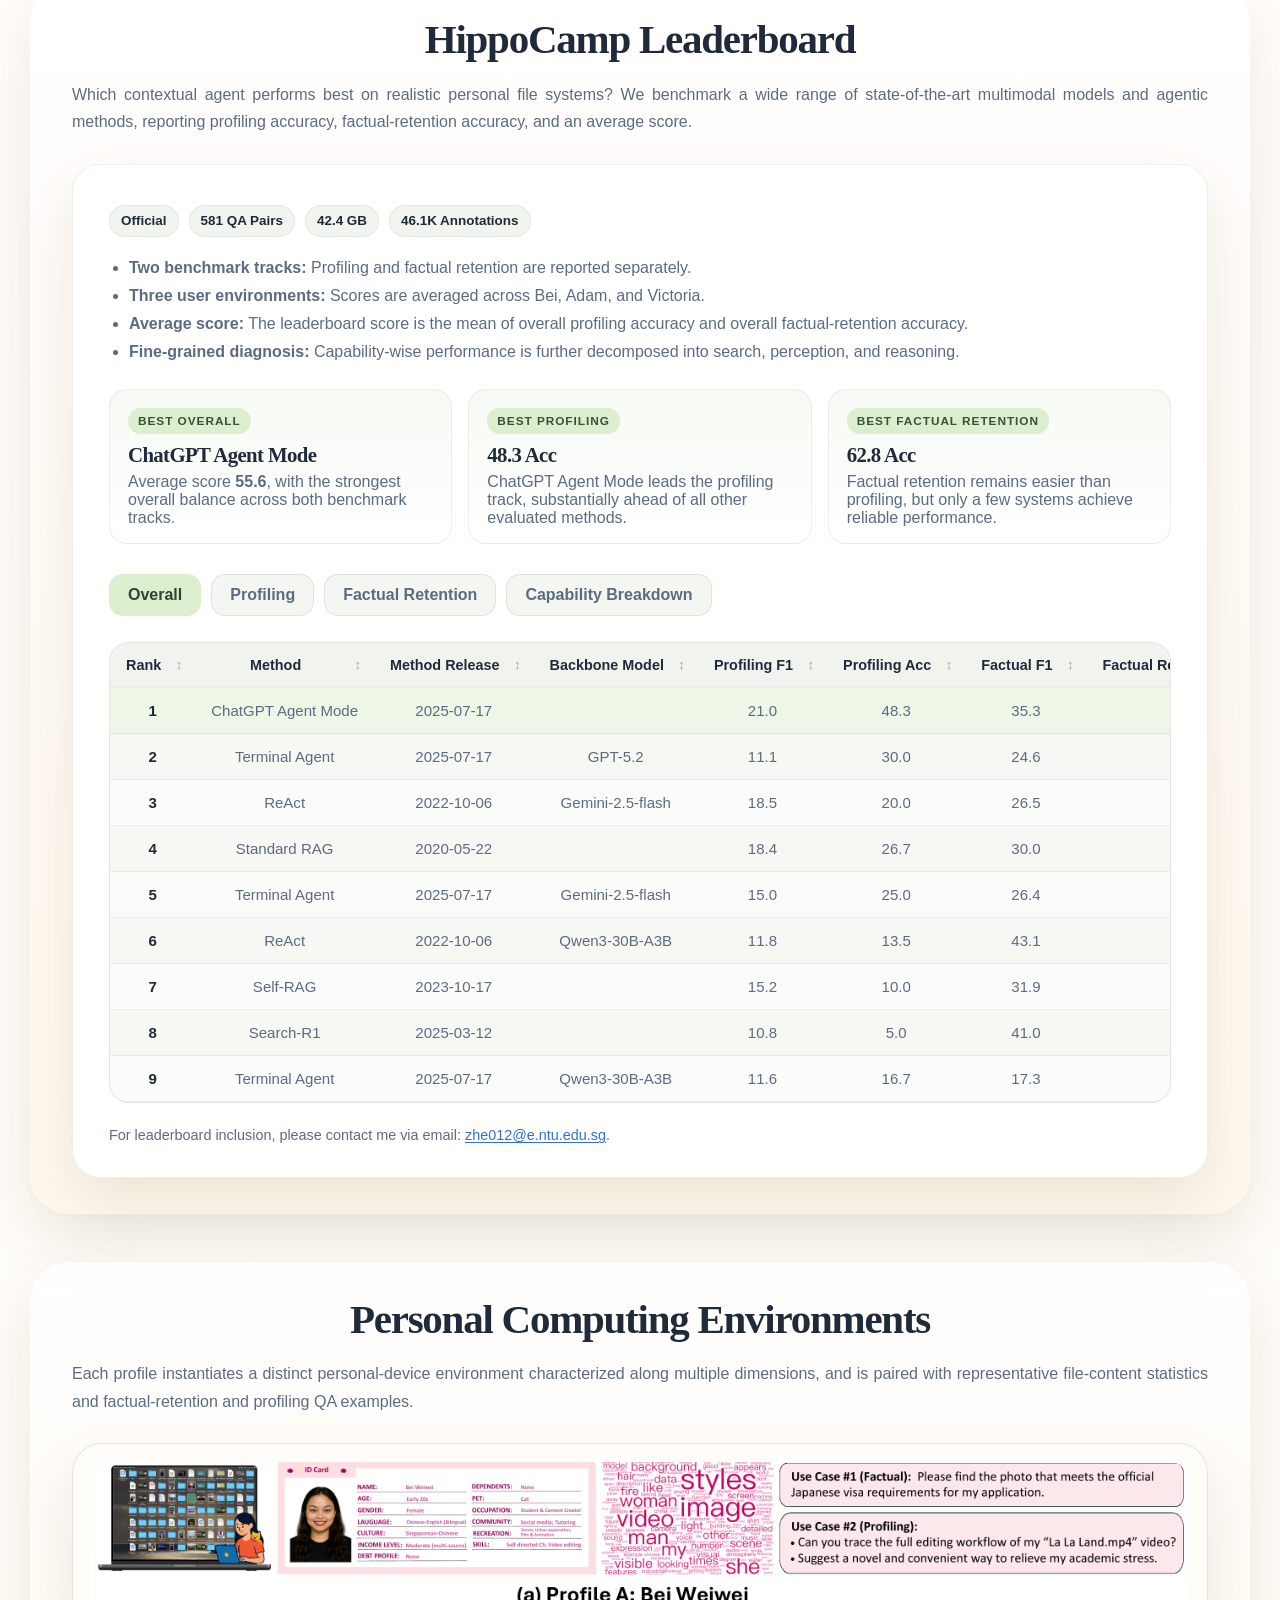
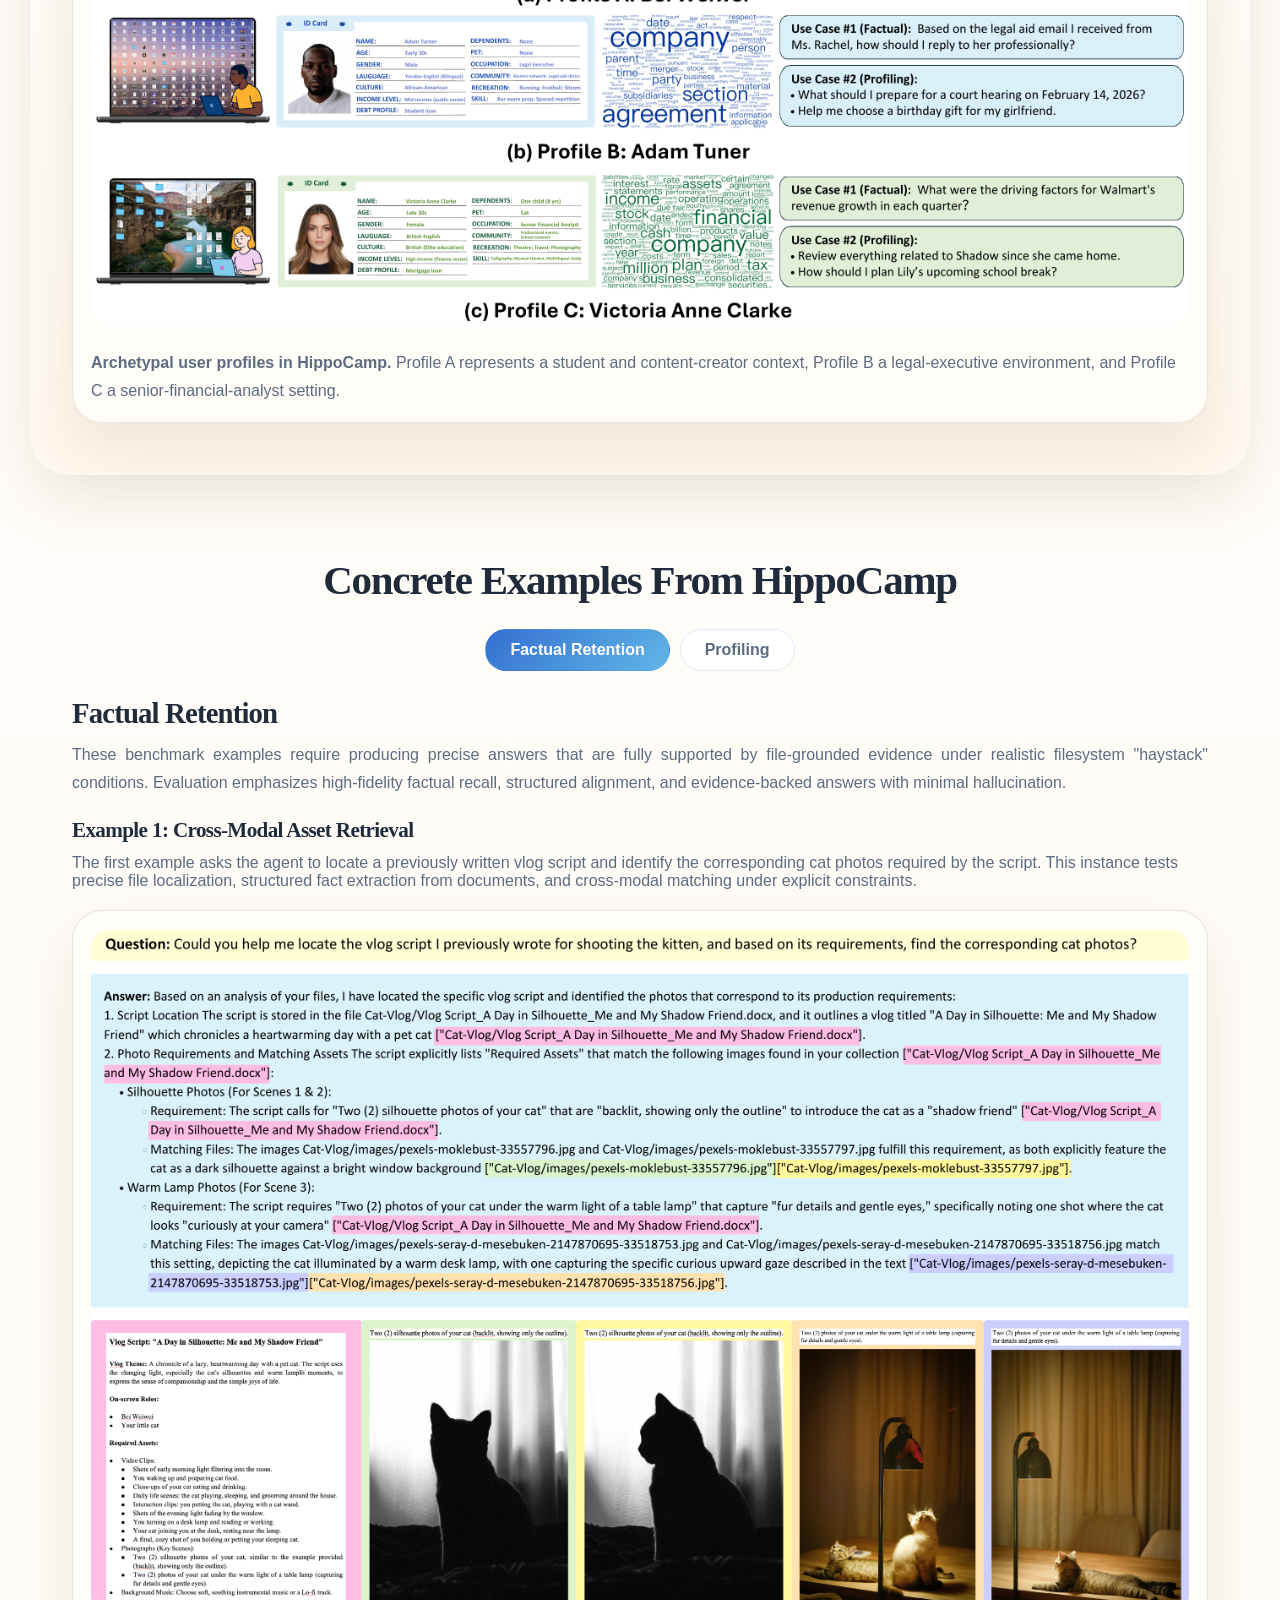
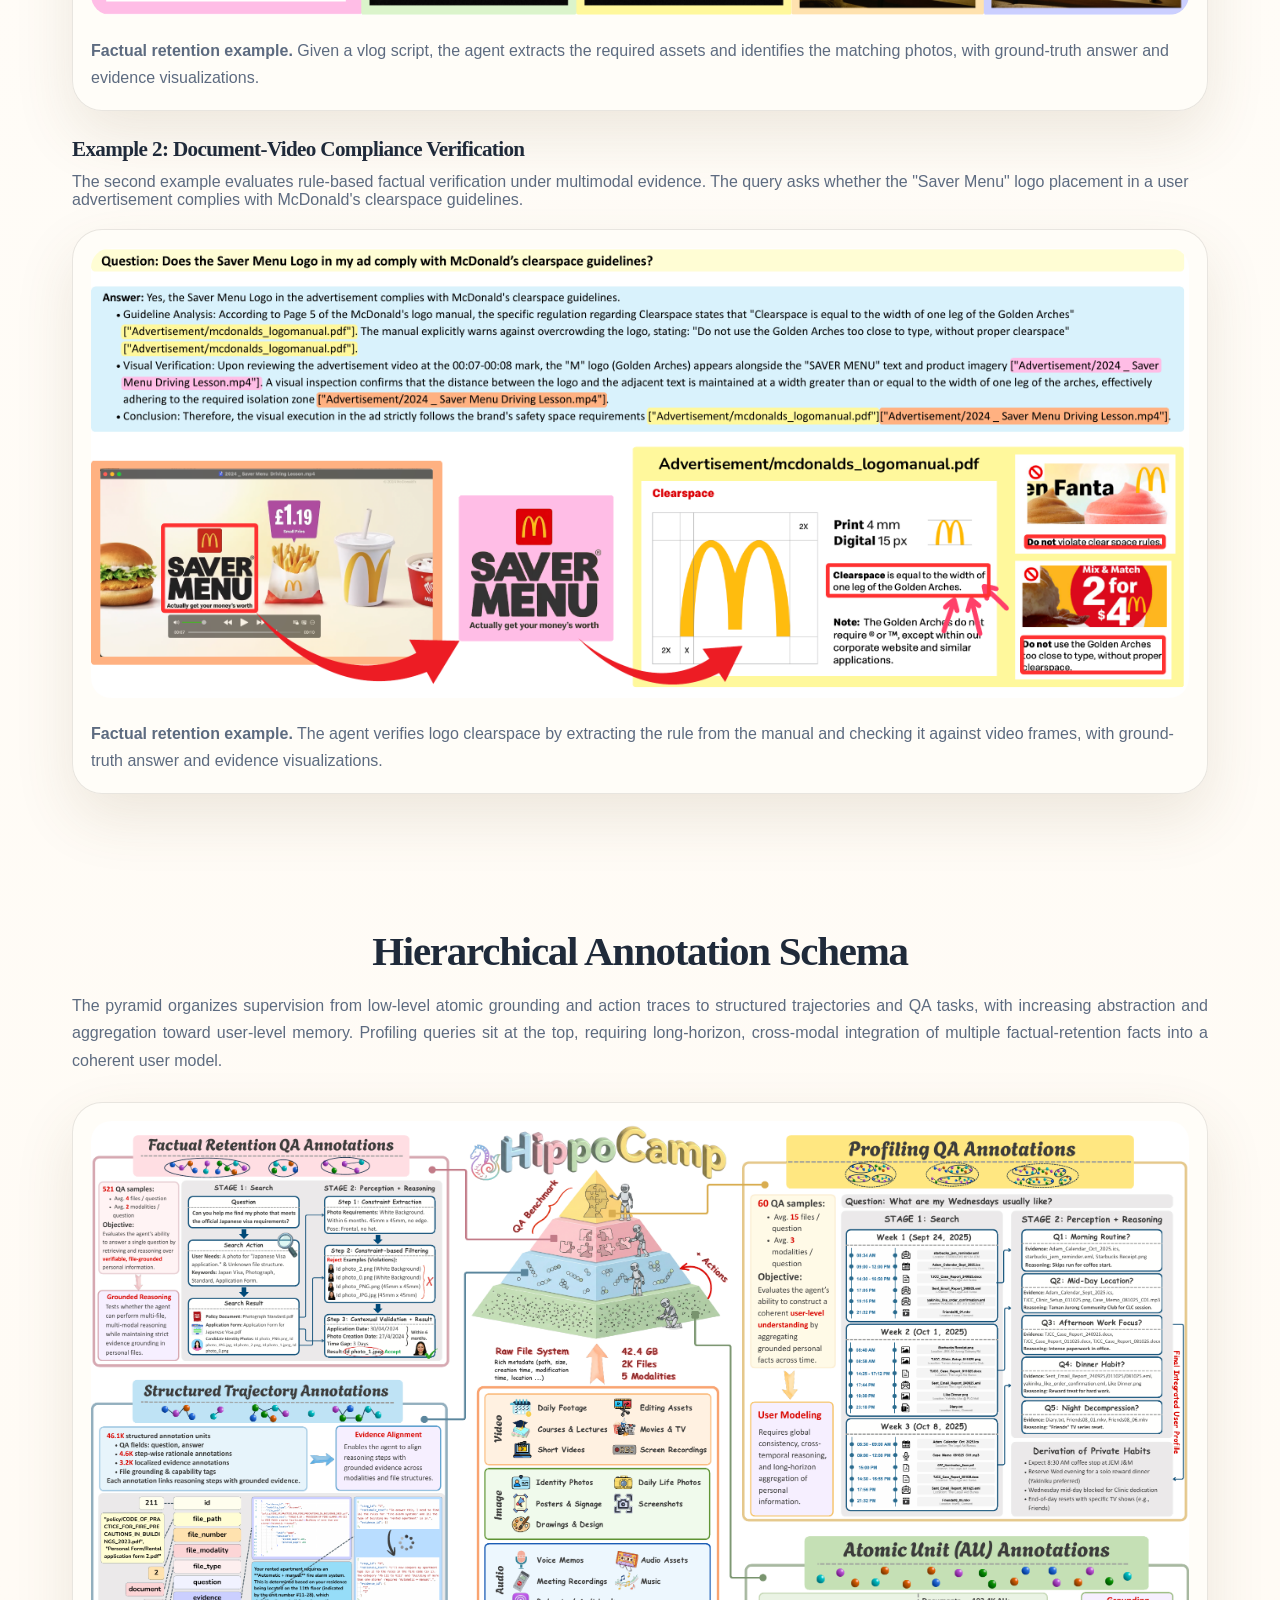
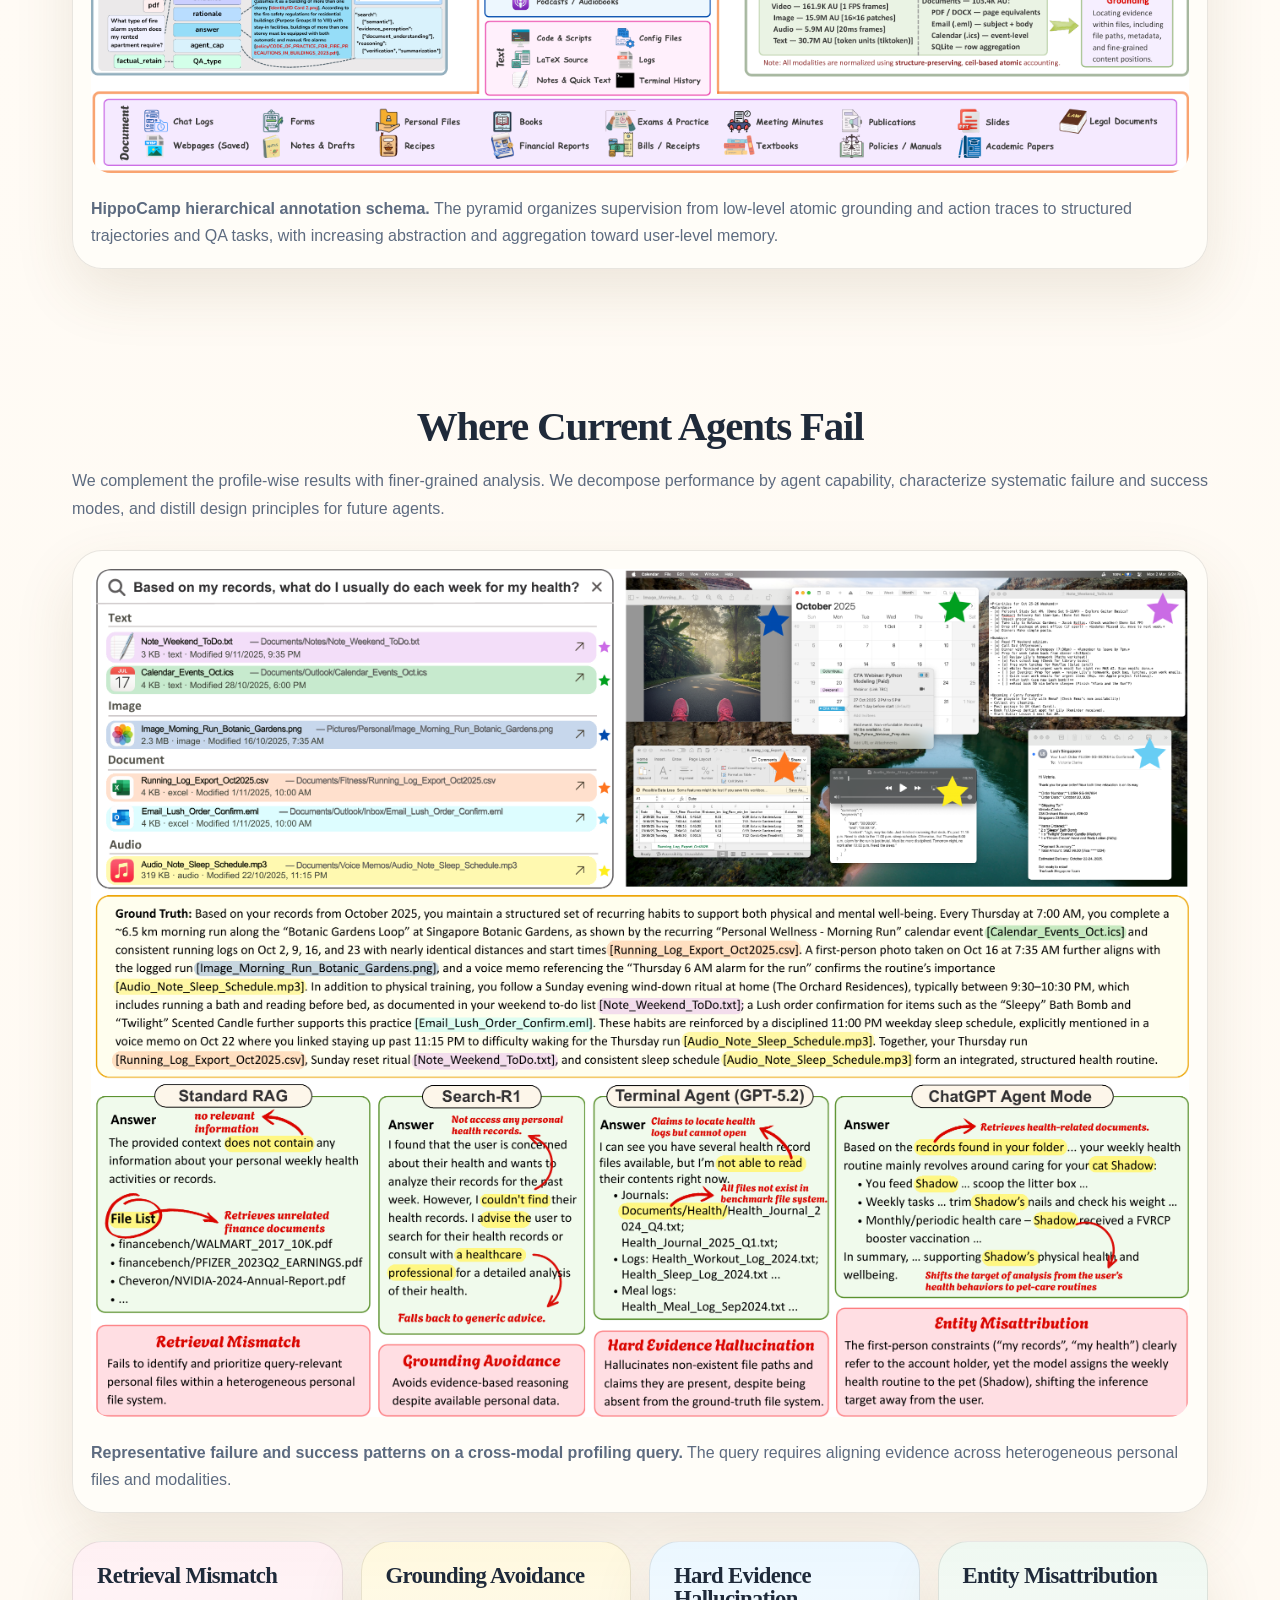
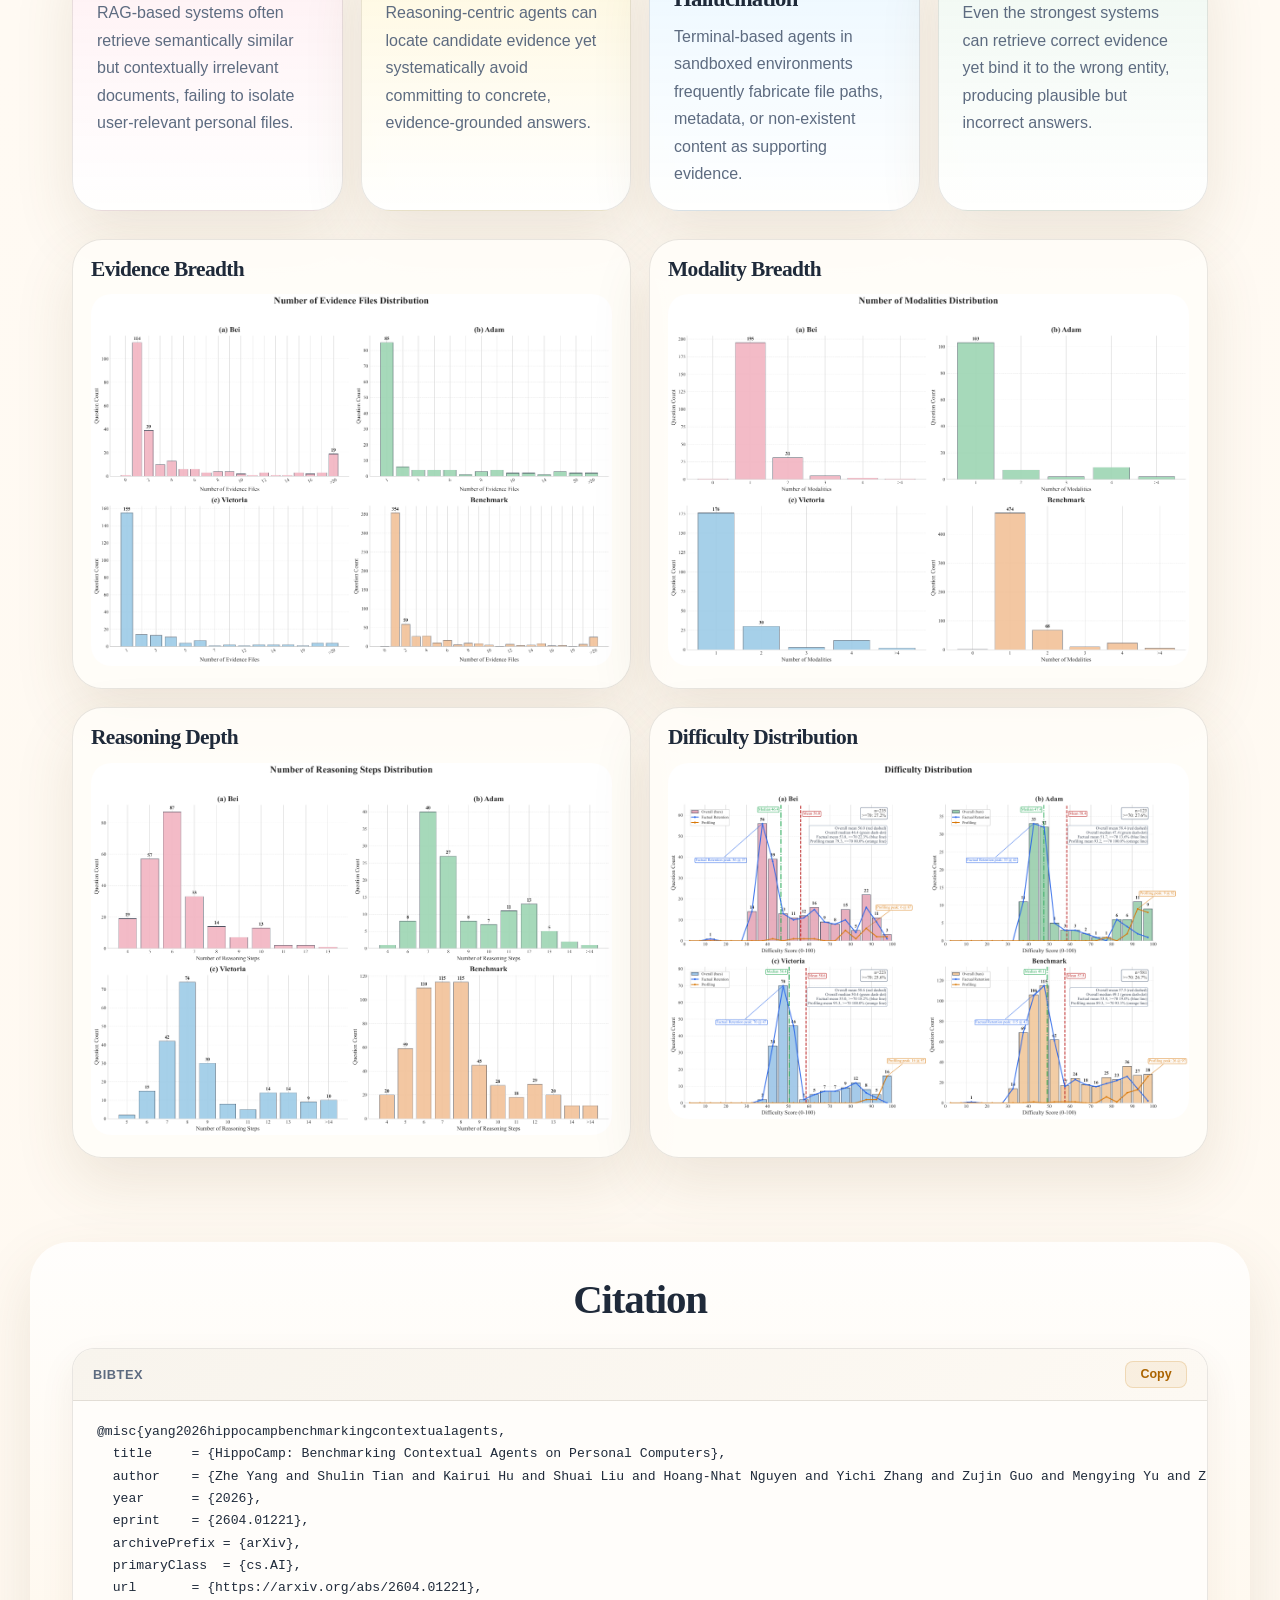
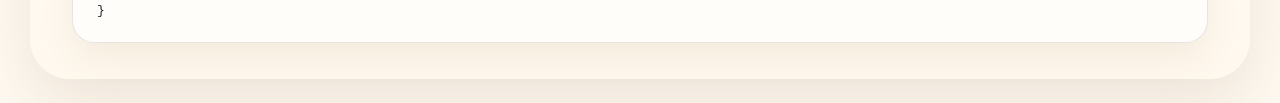
==== commit 5be07629: "Restore blue author names, merge affiliations into one colored line" ====
--- a/index.html
+++ b/index.html
@@ -61,8 +61,13 @@
               <a href="https://liuziwei7.github.io/" target="_blank" rel="noreferrer">Ziwei Liu</a><sup>1,&dagger;</sup>
             </div>
           </div>
-          <p class="hero__affiliation"><sup>1</sup>S-Lab, Nanyang Technological University, Singapore &nbsp;&middot;&nbsp; <sup>2</sup>Synvo AI</p>
-          <p class="hero__affiliation" style="font-size: 0.85rem; color: var(--muted); opacity: 0.75; margin-bottom: 18px;"><sup>&dagger;</sup>Corresponding authors</p>
+          <p class="hero__affiliation" style="margin-bottom: 18px;">
+            <span style="color: #355e3b;"><sup>1</sup>S-Lab, Nanyang Technological University, Singapore</span>
+            &nbsp;&middot;&nbsp;
+            <span style="color: #8b5e3c;"><sup>2</sup>Synvo AI</span>
+            &nbsp;&middot;&nbsp;
+            <span style="color: var(--muted);"><sup>&dagger;</sup>Corresponding authors</span>
+          </p>
           <div class="hero__actions">
             <a class="hero-pill hero-pill--dark" href="https://huggingface.co/papers/2604.01221" target="_blank" rel="noopener">
               <span class="hero-pill__icon hero-pill__icon--emoji" aria-hidden="true">📄</span>
--- a/styles.css
+++ b/styles.css
@@ -263,34 +263,30 @@
 }
 
 .hero__authors {
-  margin: 20px auto 14px;
-  max-width: var(--content-width);
-  color: var(--ink);
-  font-size: clamp(1rem, 1.3vw, 1.1rem);
-  font-weight: 500;
-  font-family: "Avenir Next", "Segoe UI", sans-serif;
-  line-height: 1.8;
+  margin: 18px auto 10px;
+  max-width: var(--content-width);
+  color: var(--blue);
+  font-size: clamp(1.05rem, 1.4vw, 1.14rem);
+  font-weight: 550;
+  font-family: "Iowan Old Style", "Baskerville", "Times New Roman", serif;
+  line-height: 1.5;
   text-align: center;
 }
 
 .hero__authors sup {
   font-size: 0.65em;
-  color: var(--muted);
   margin-left: 1px;
-  font-weight: 400;
 }
 
 .hero__authors a {
-  color: var(--ink);
-  text-decoration: none;
-  transition: color 0.2s;
-}
-
-.hero__authors a:hover {
-  color: var(--blue);
+  color: inherit;
   text-decoration: underline;
   text-decoration-thickness: 0.08em;
   text-underline-offset: 0.14em;
+}
+
+.hero__authors a:hover {
+  color: var(--ink);
 }
 
 .hero__authors div + div {
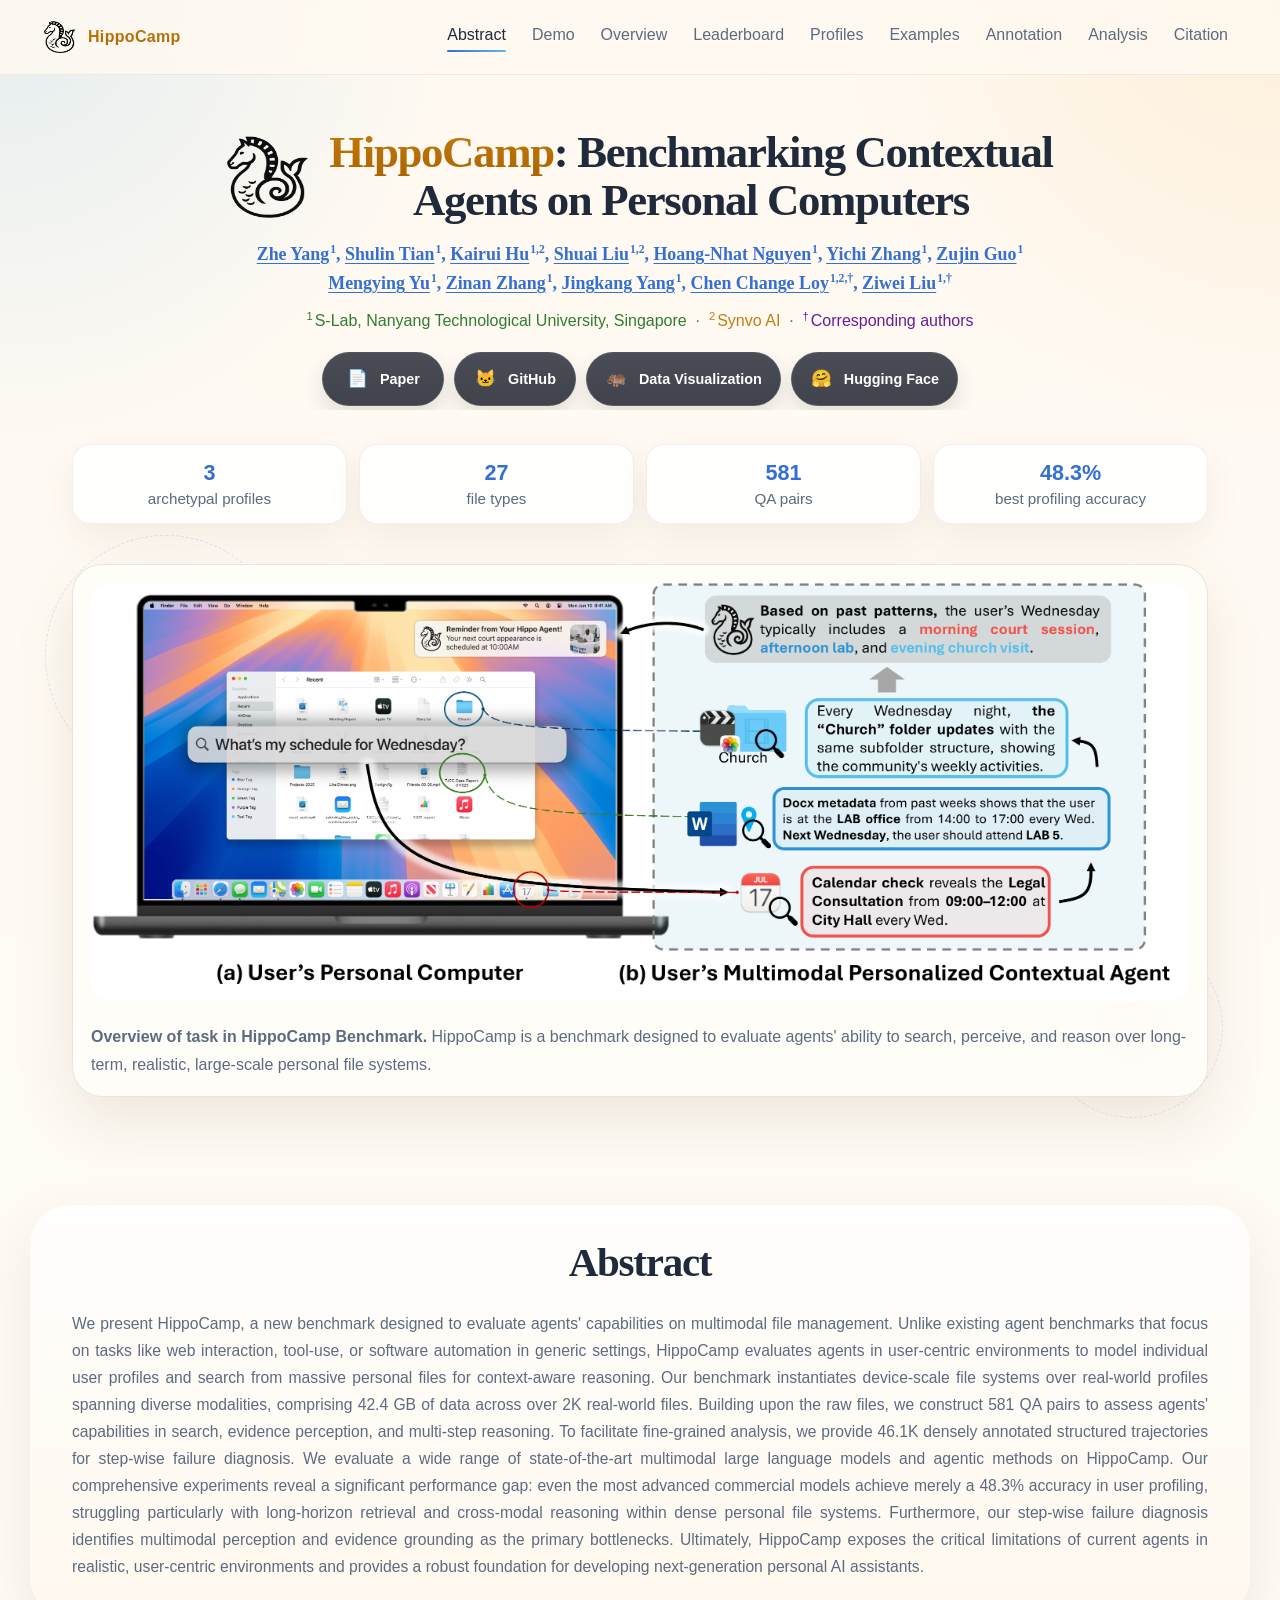
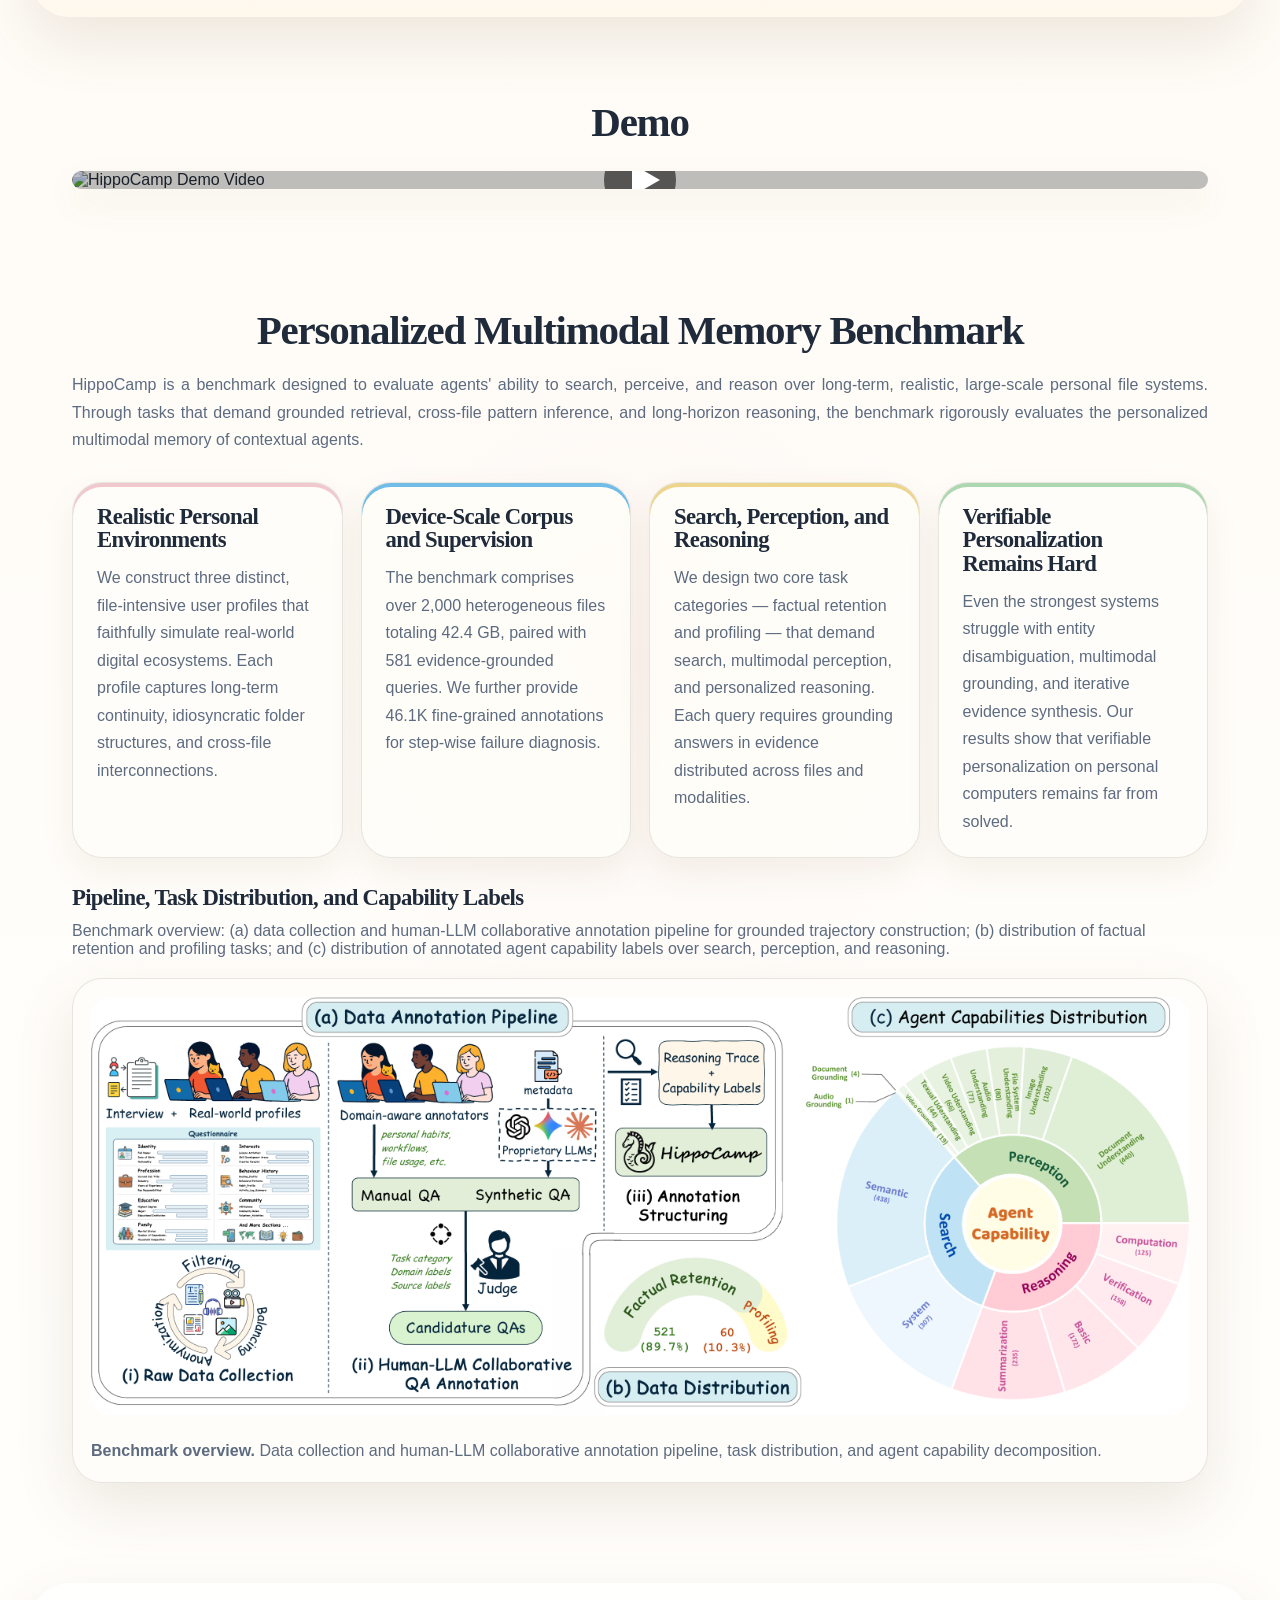
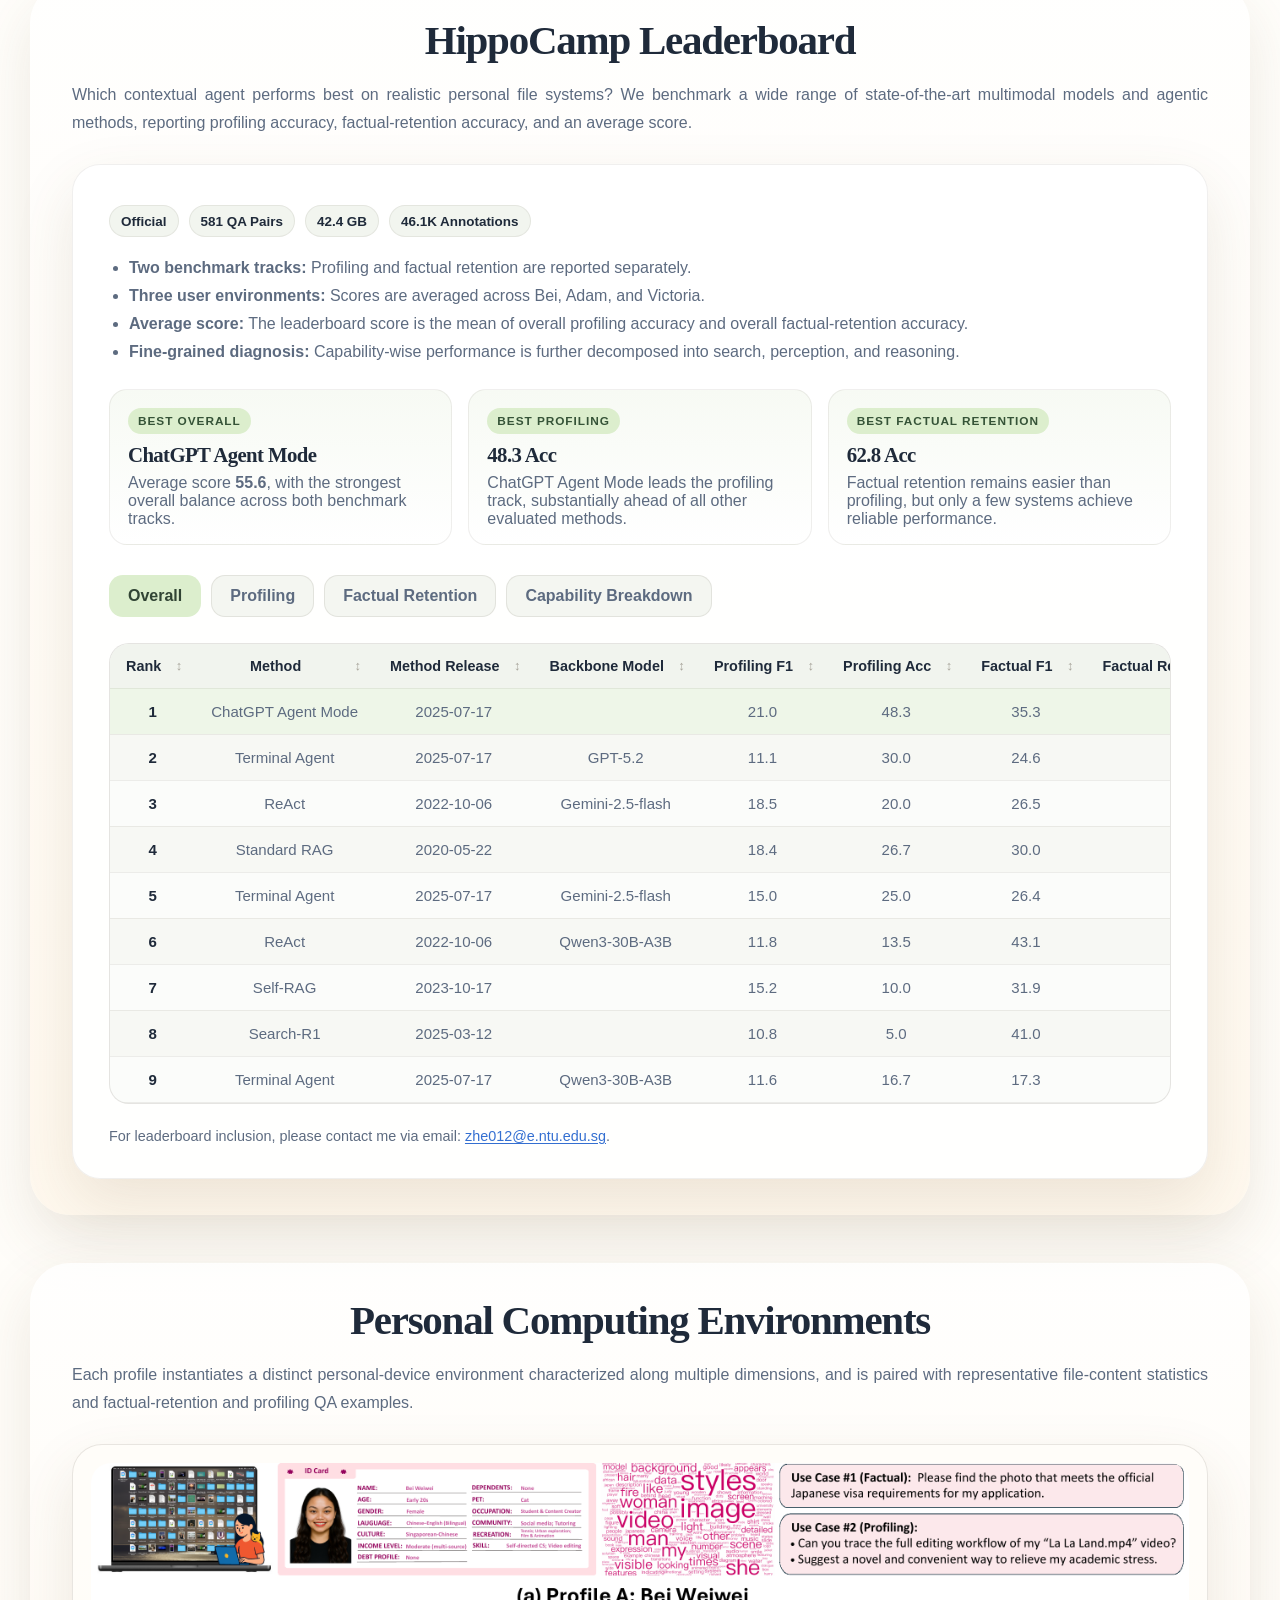
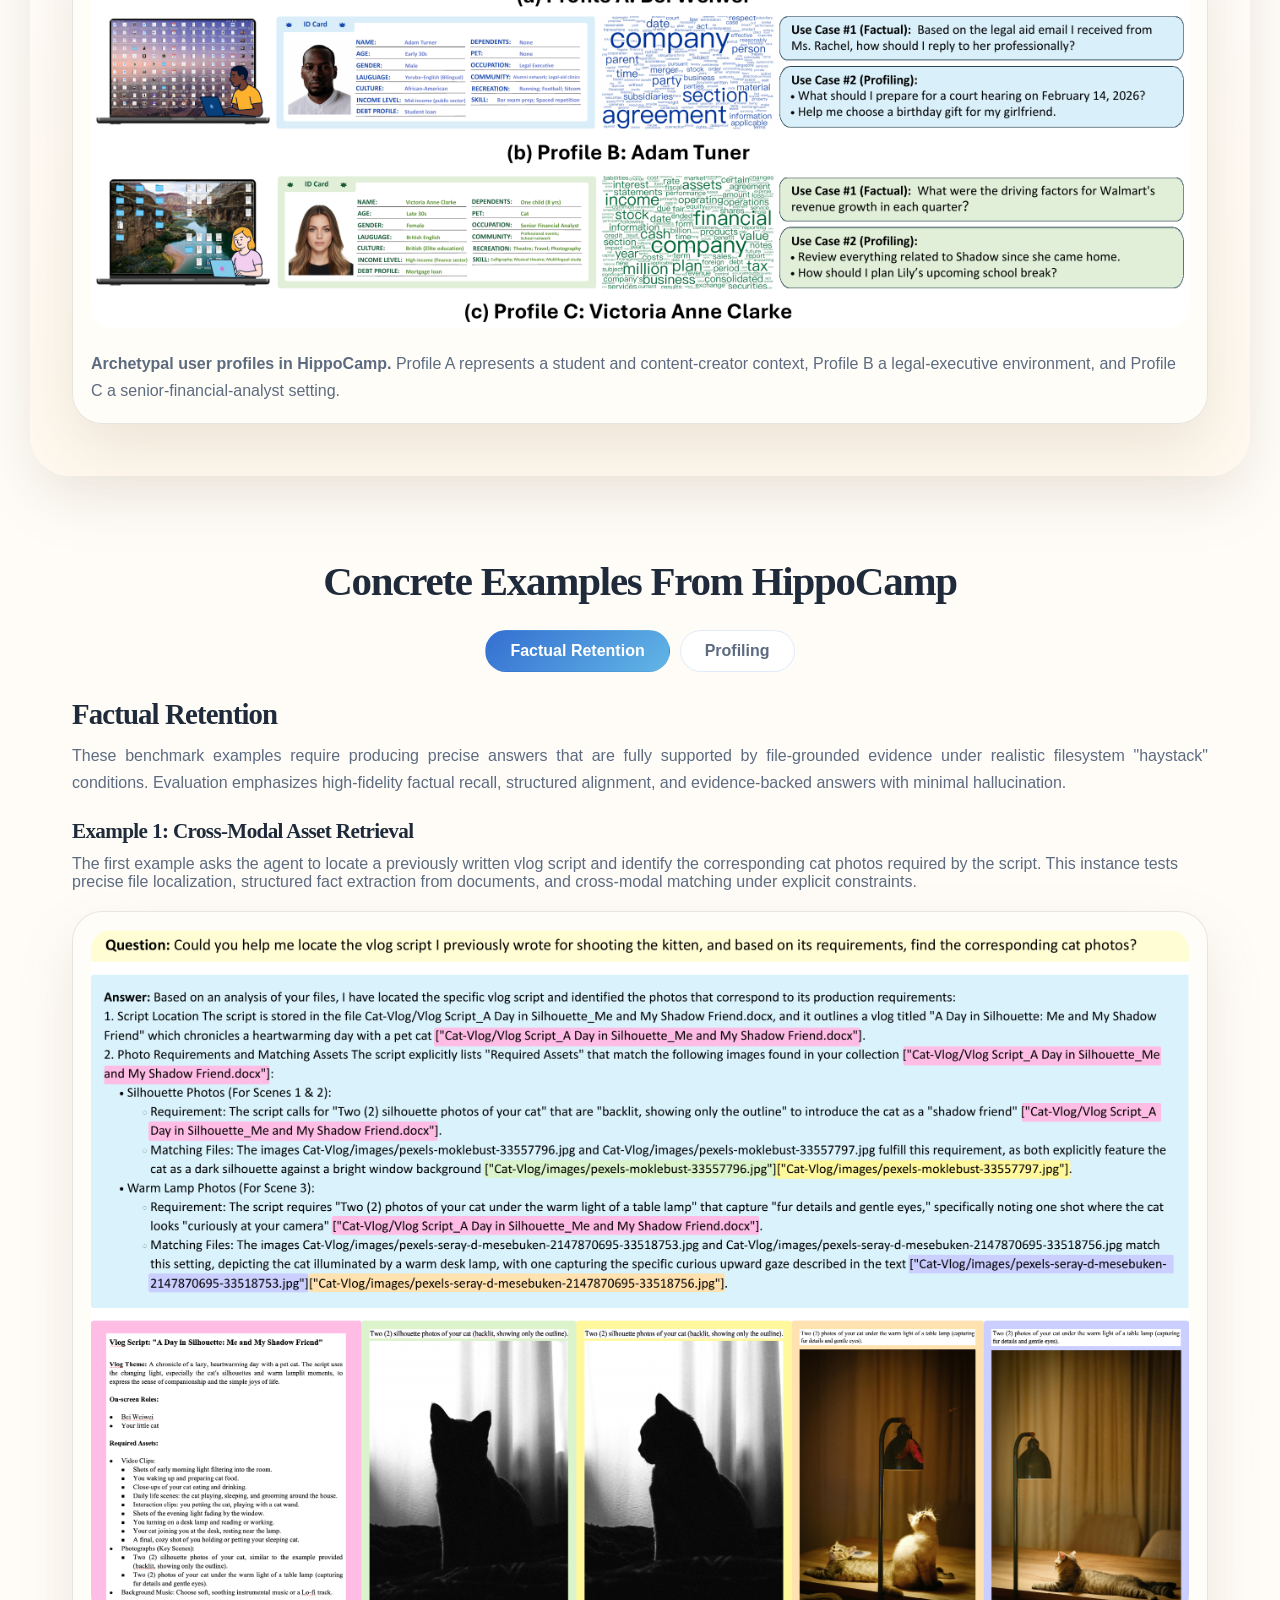
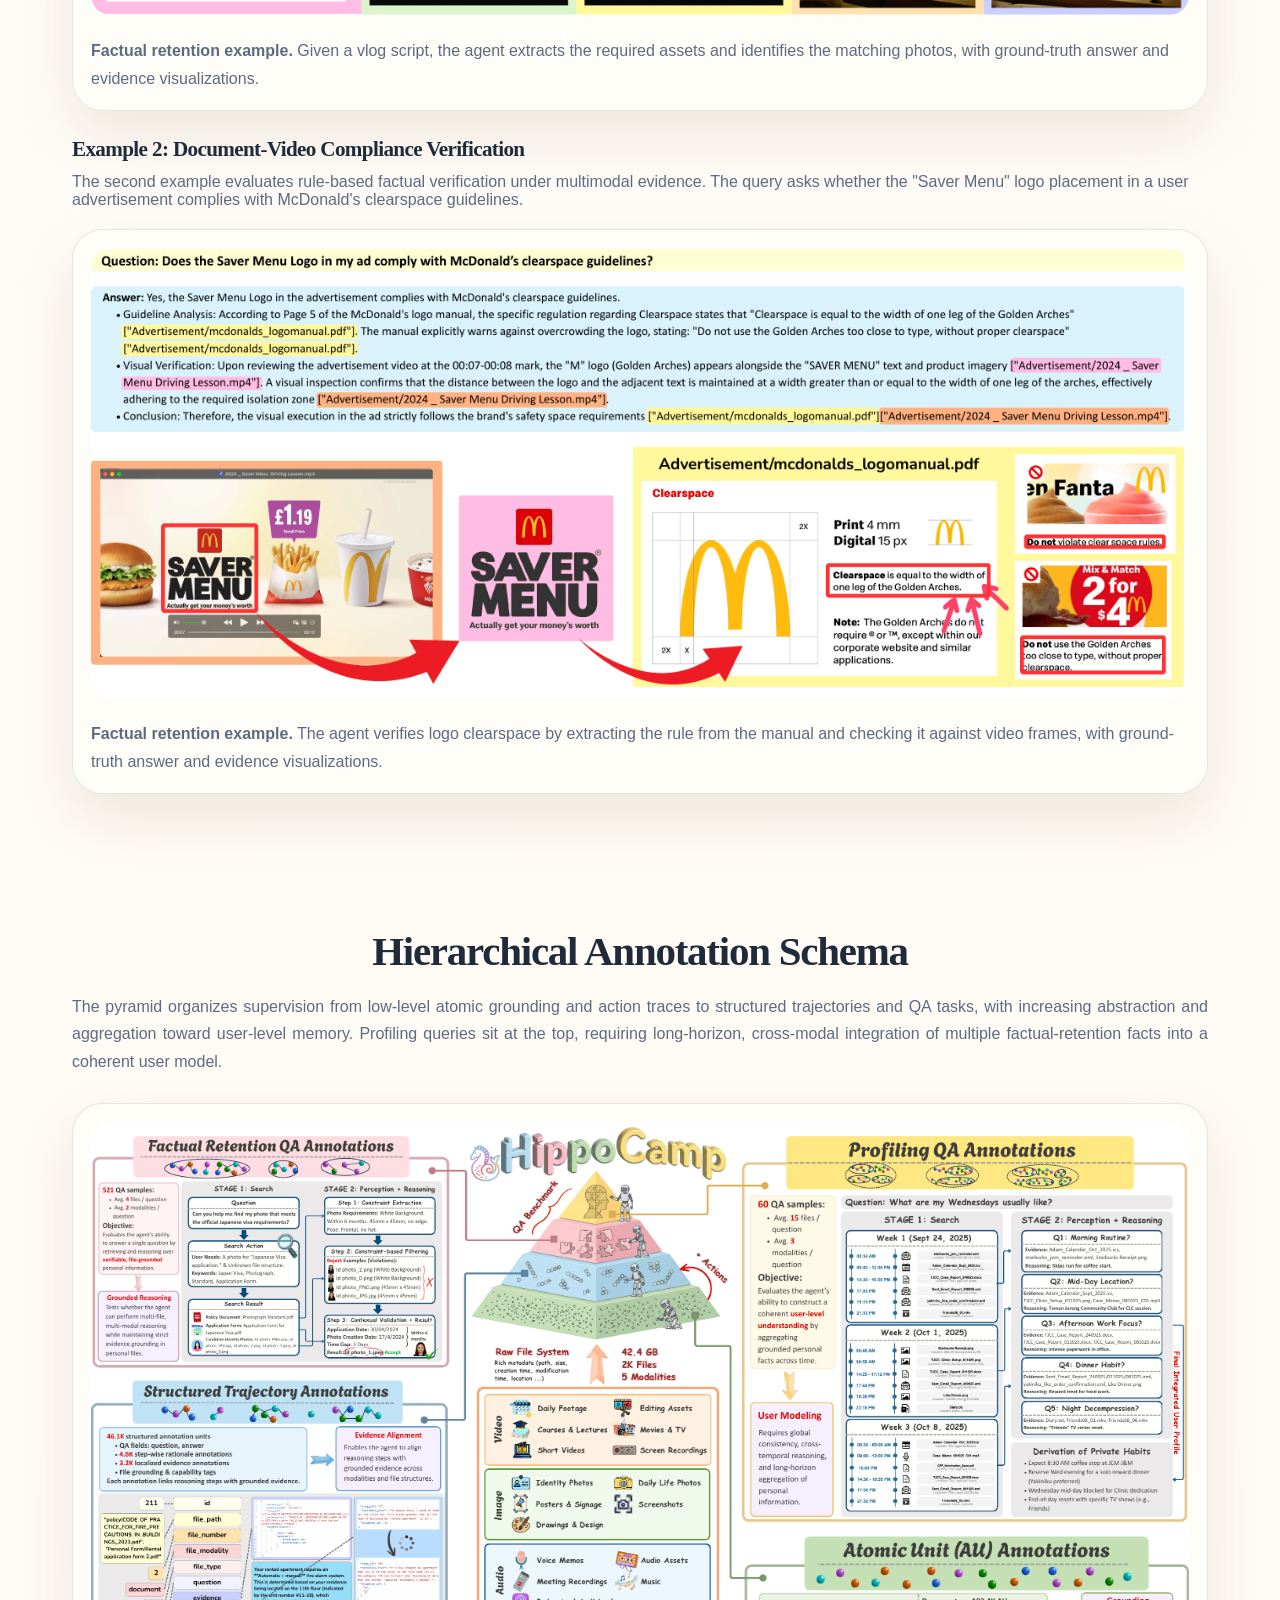
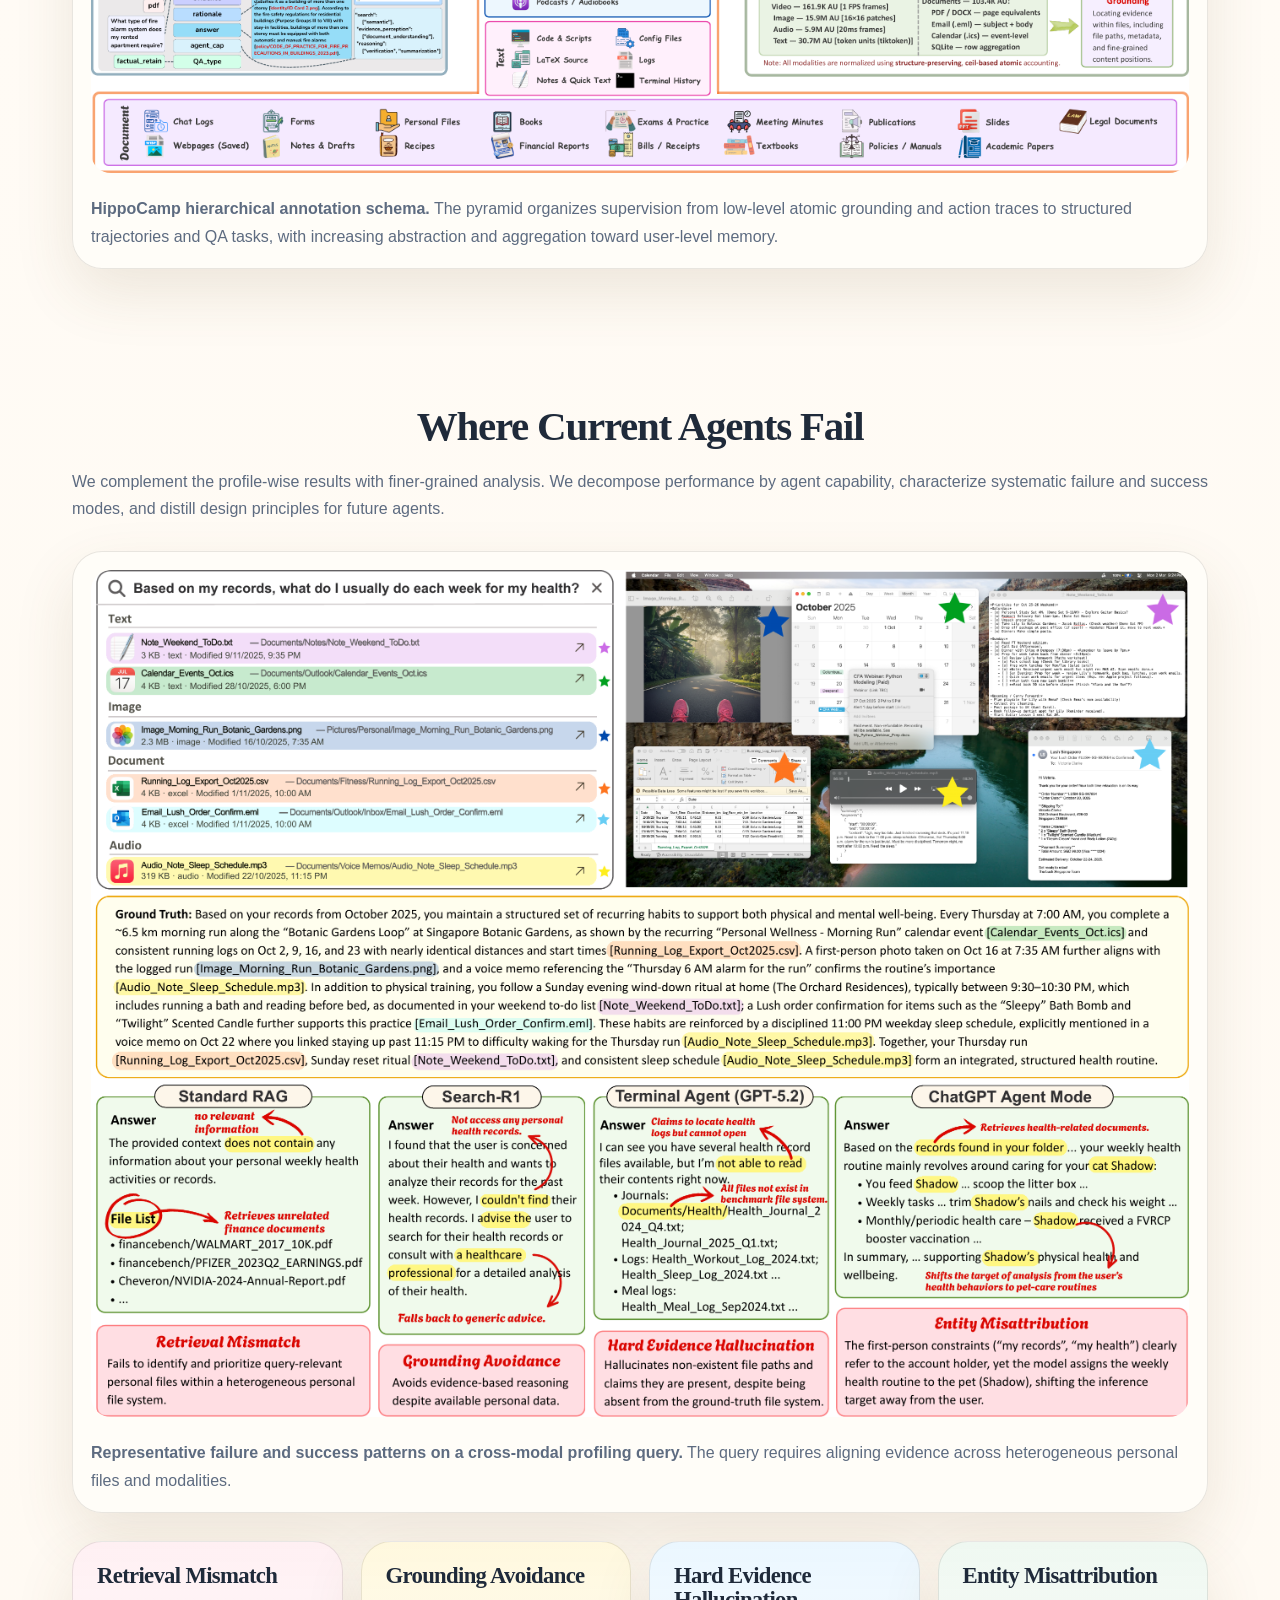
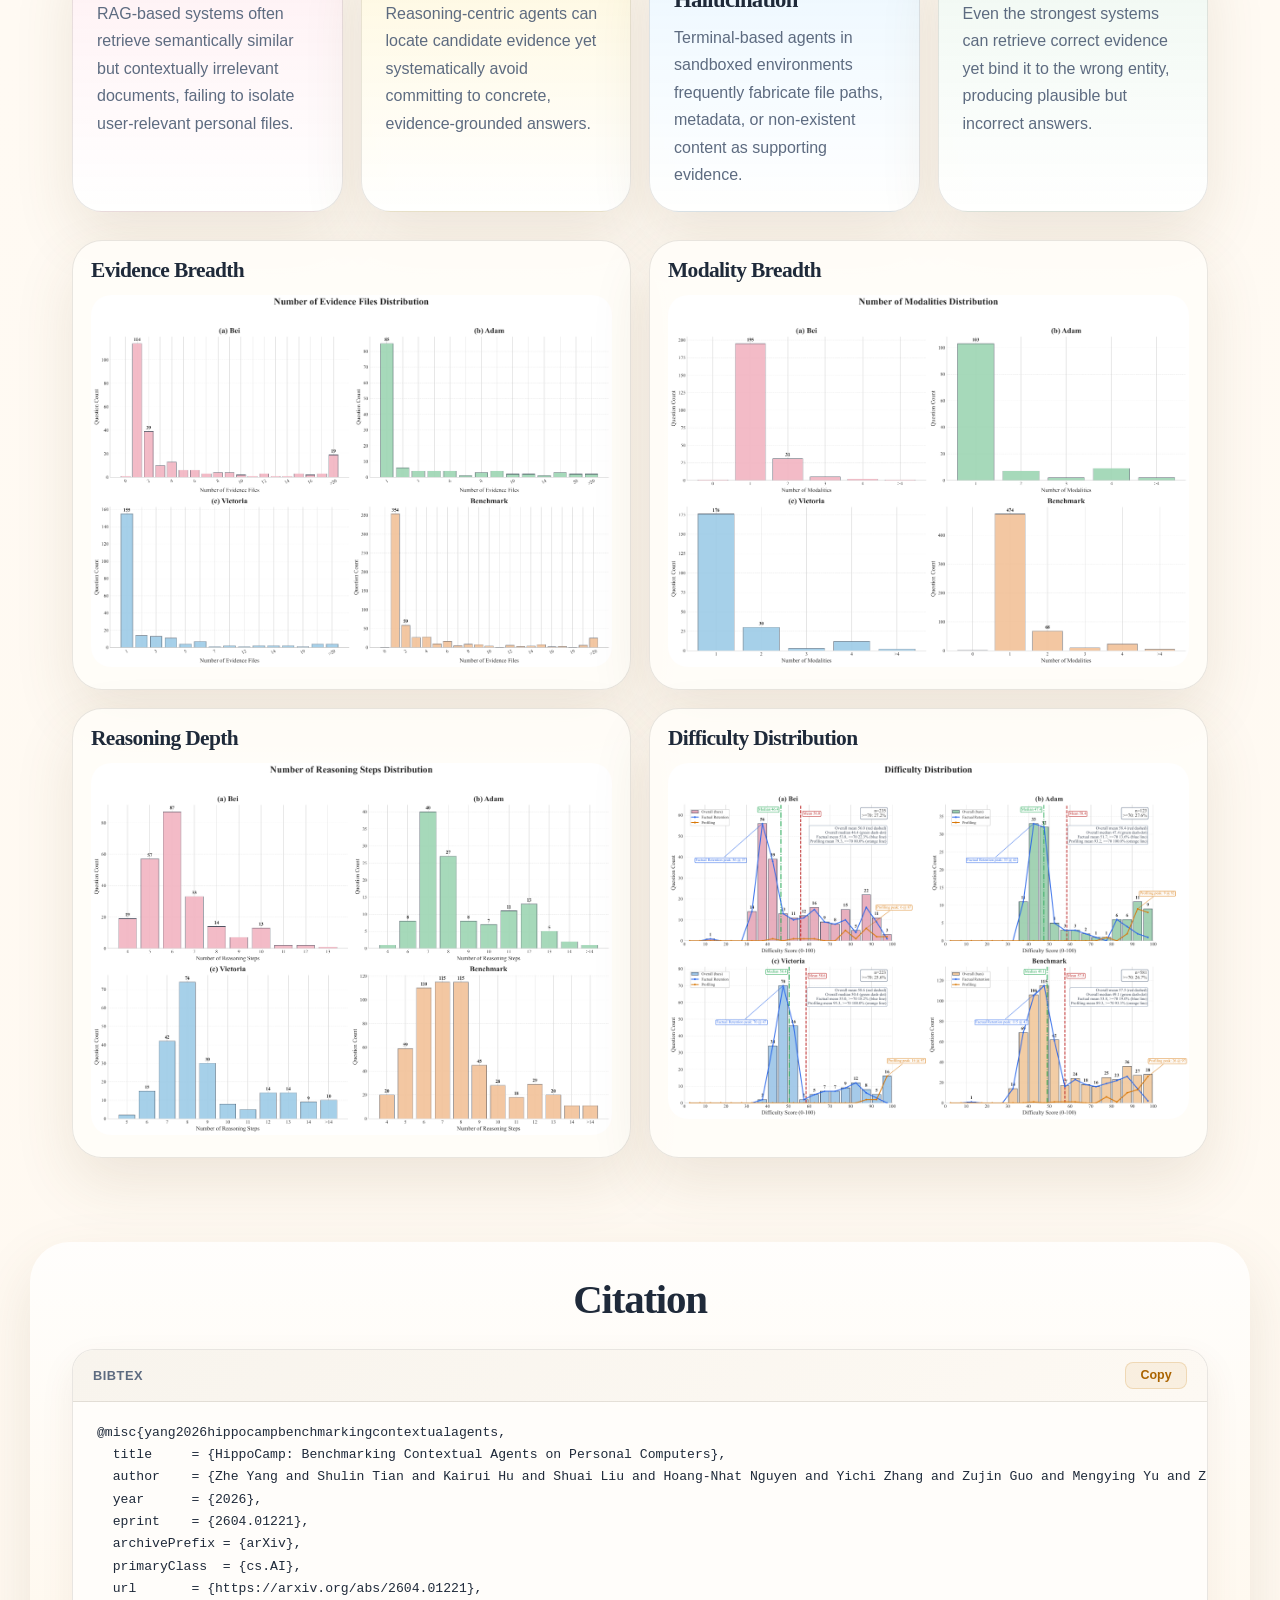
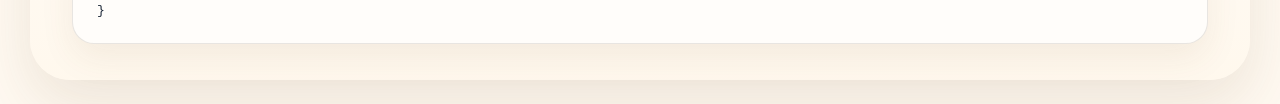
==== commit 5bef231e: "Style affiliations: green NTU, gold Synvo, purple corresponding authors" ====
--- a/index.html
+++ b/index.html
@@ -61,12 +61,12 @@
               <a href="https://liuziwei7.github.io/" target="_blank" rel="noreferrer">Ziwei Liu</a><sup>1,&dagger;</sup>
             </div>
           </div>
-          <p class="hero__affiliation" style="margin-bottom: 18px;">
-            <span style="color: #355e3b;"><sup>1</sup>S-Lab, Nanyang Technological University, Singapore</span>
+          <p class="hero__affiliation" style="margin-bottom: 18px; font-family: 'Avenir Next', 'Segoe UI', sans-serif; font-size: 1rem; font-weight: 500;">
+            <span style="color: #2e7d32;"><sup style="color: inherit;">1</sup>S-Lab, Nanyang Technological University, Singapore</span>
             &nbsp;&middot;&nbsp;
-            <span style="color: #8b5e3c;"><sup>2</sup>Synvo AI</span>
+            <span style="color: #c57c0c;"><sup style="color: inherit;">2</sup>Synvo AI</span>
             &nbsp;&middot;&nbsp;
-            <span style="color: var(--muted);"><sup>&dagger;</sup>Corresponding authors</span>
+            <span style="color: #6a1b9a;"><sup style="color: inherit;">&dagger;</sup>Corresponding authors</span>
           </p>
           <div class="hero__actions">
             <a class="hero-pill hero-pill--dark" href="https://huggingface.co/papers/2604.01221" target="_blank" rel="noopener">
--- a/styles.css
+++ b/styles.css
@@ -303,8 +303,6 @@
 .hero__affiliation sup {
   font-size: 0.7em;
   margin-right: 2px;
-  color: var(--blue);
-  font-weight: 600;
 }
 
 .hero__summary {
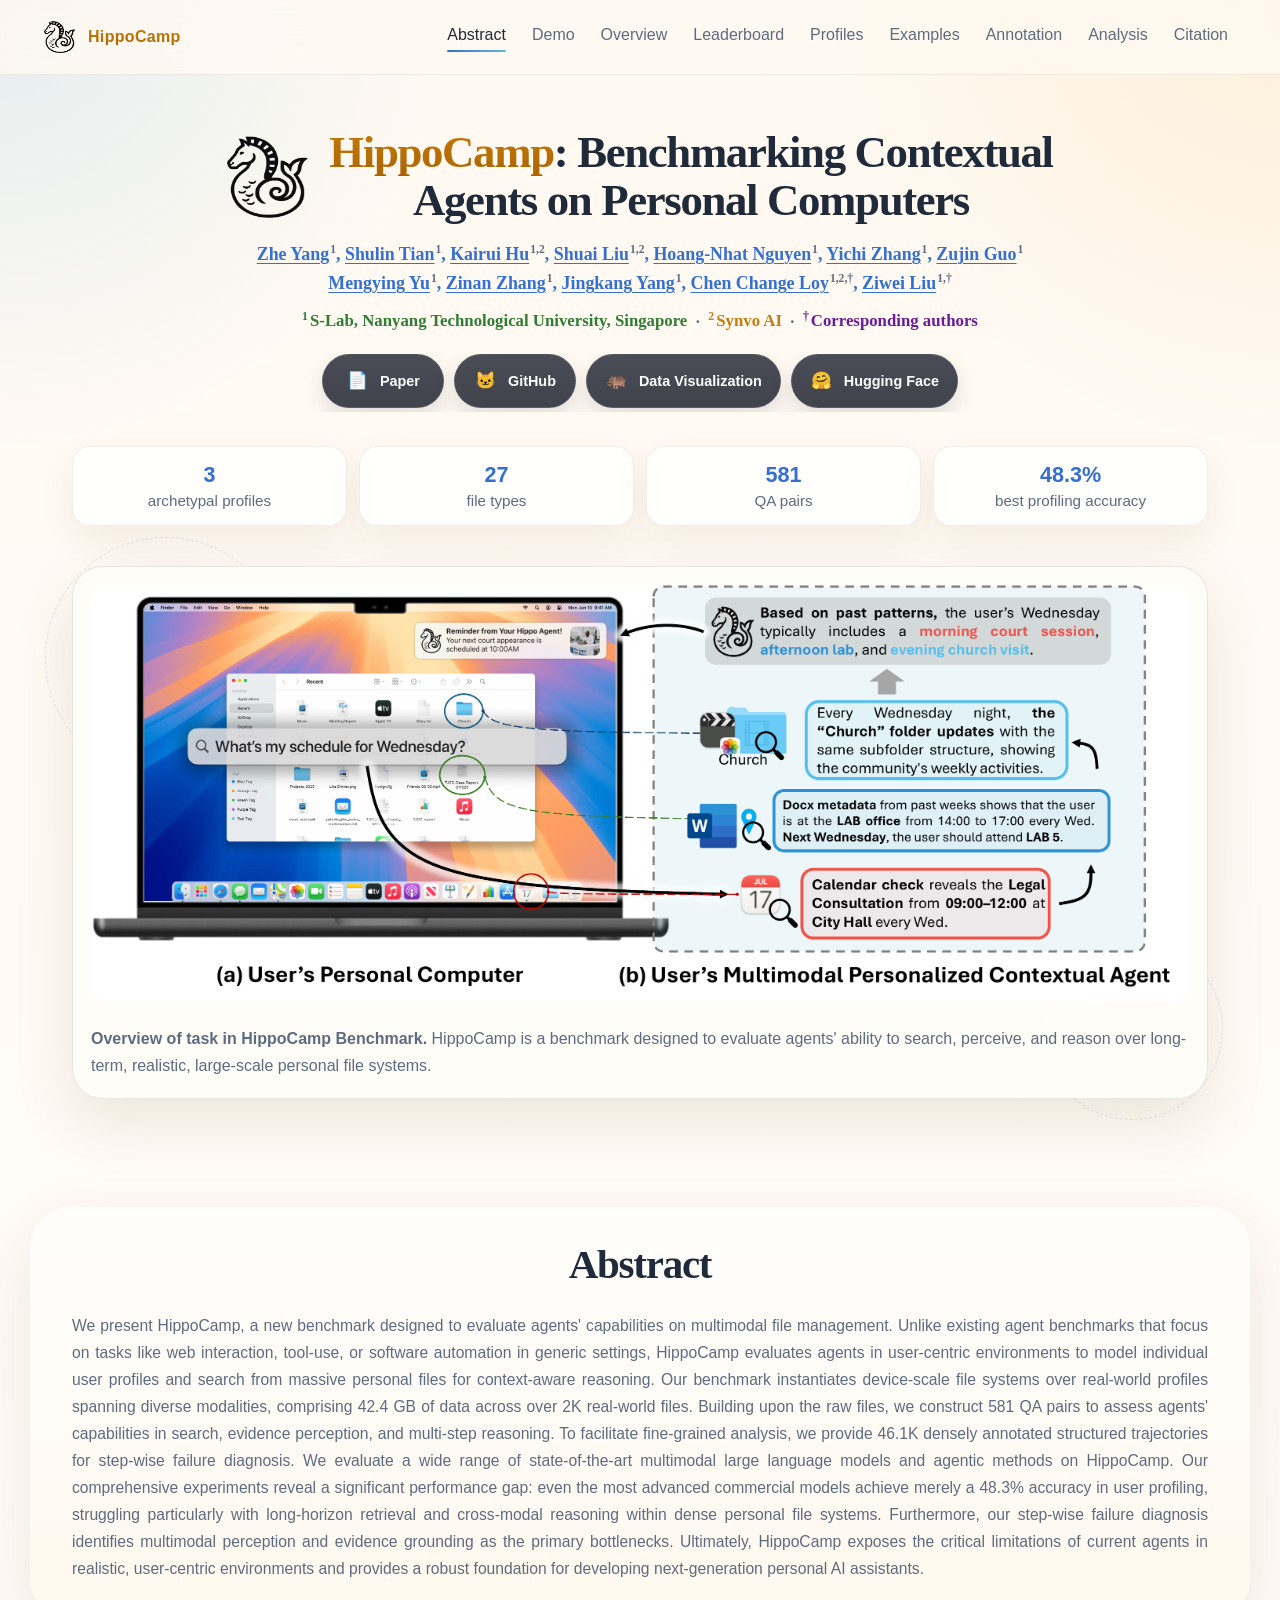
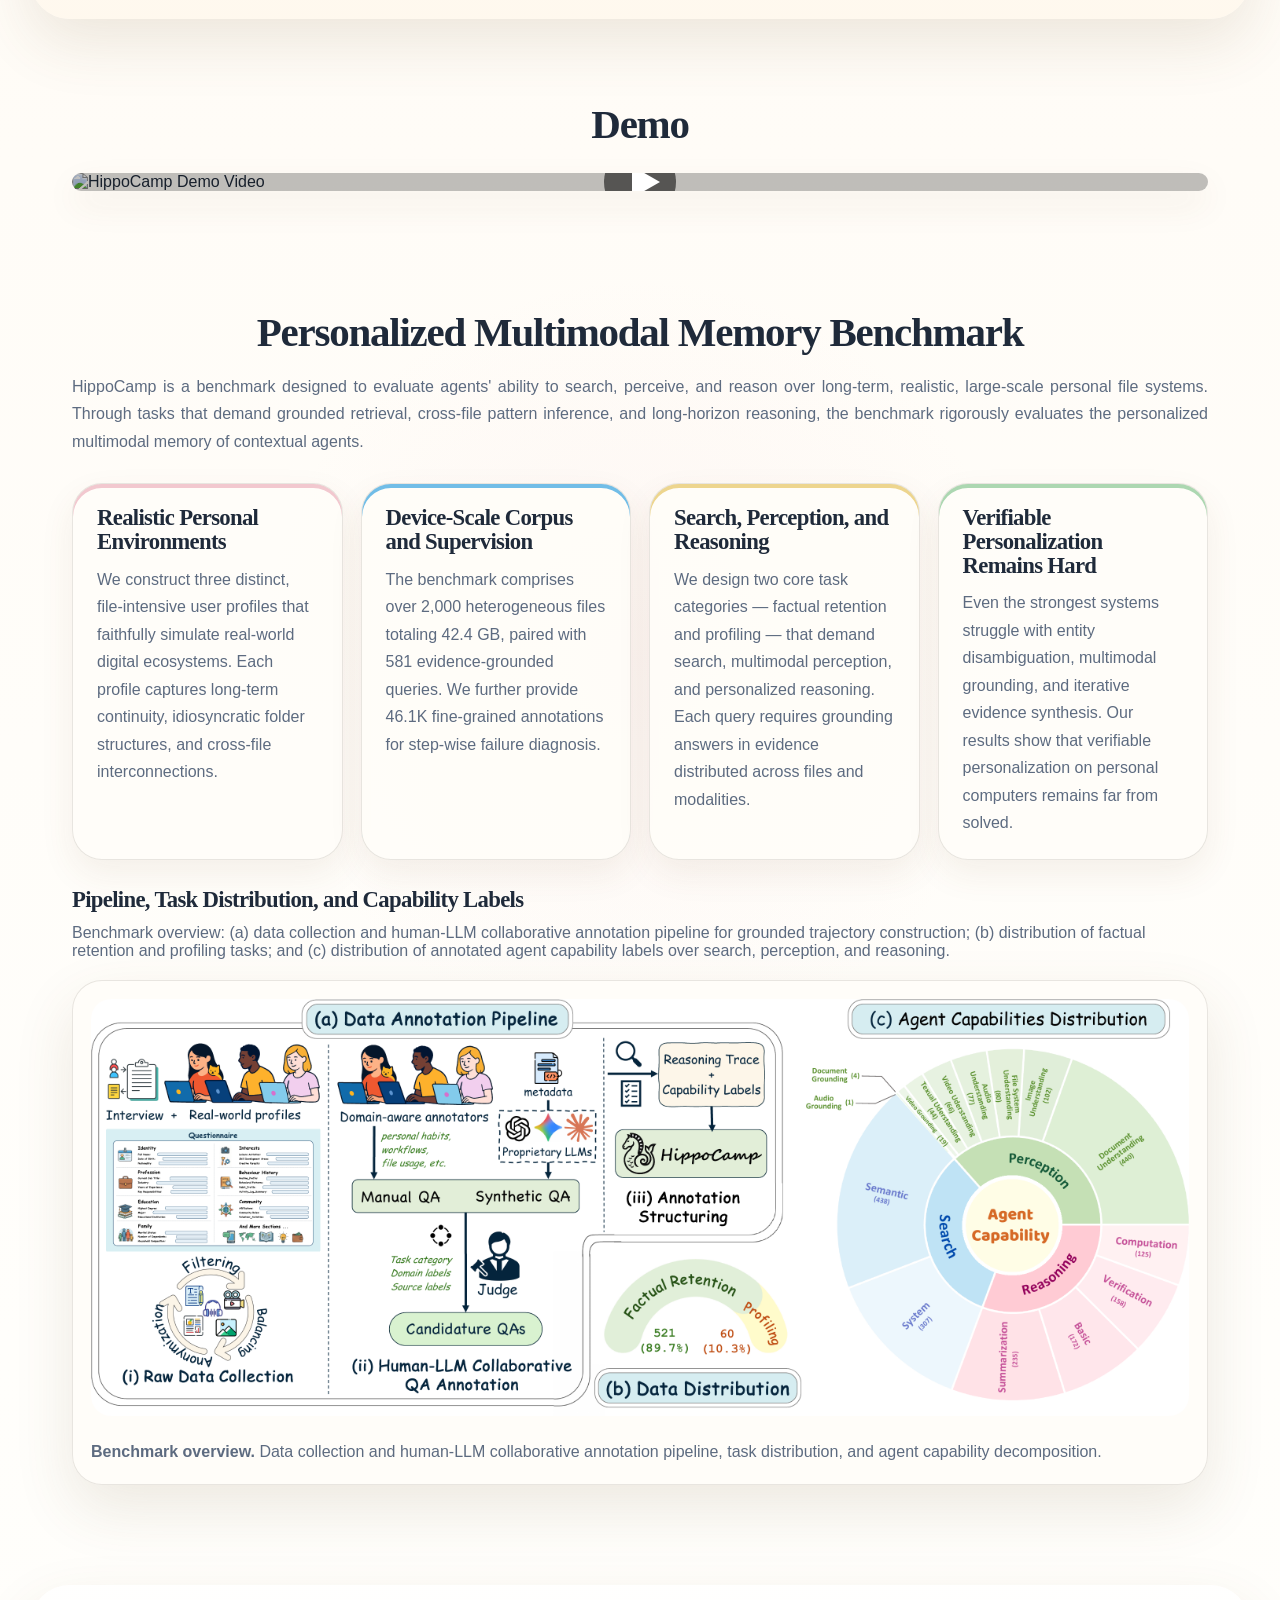
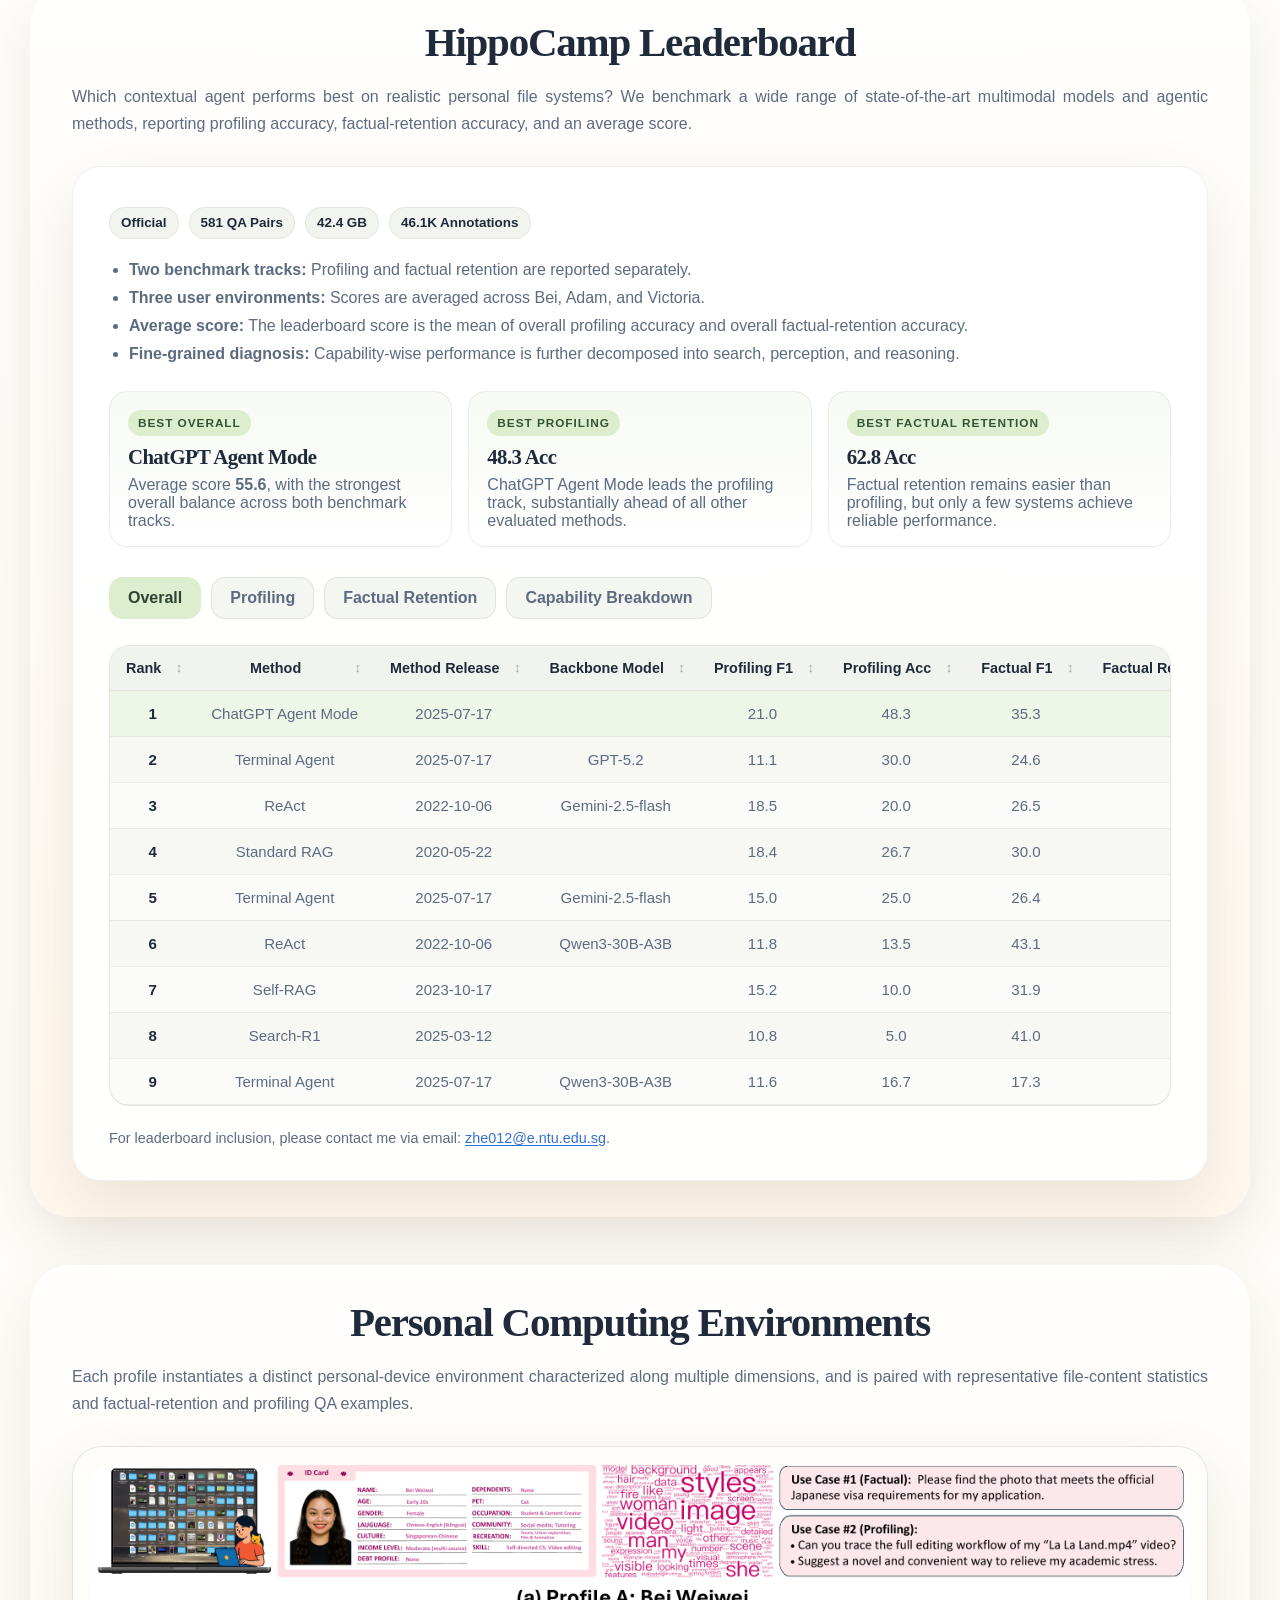
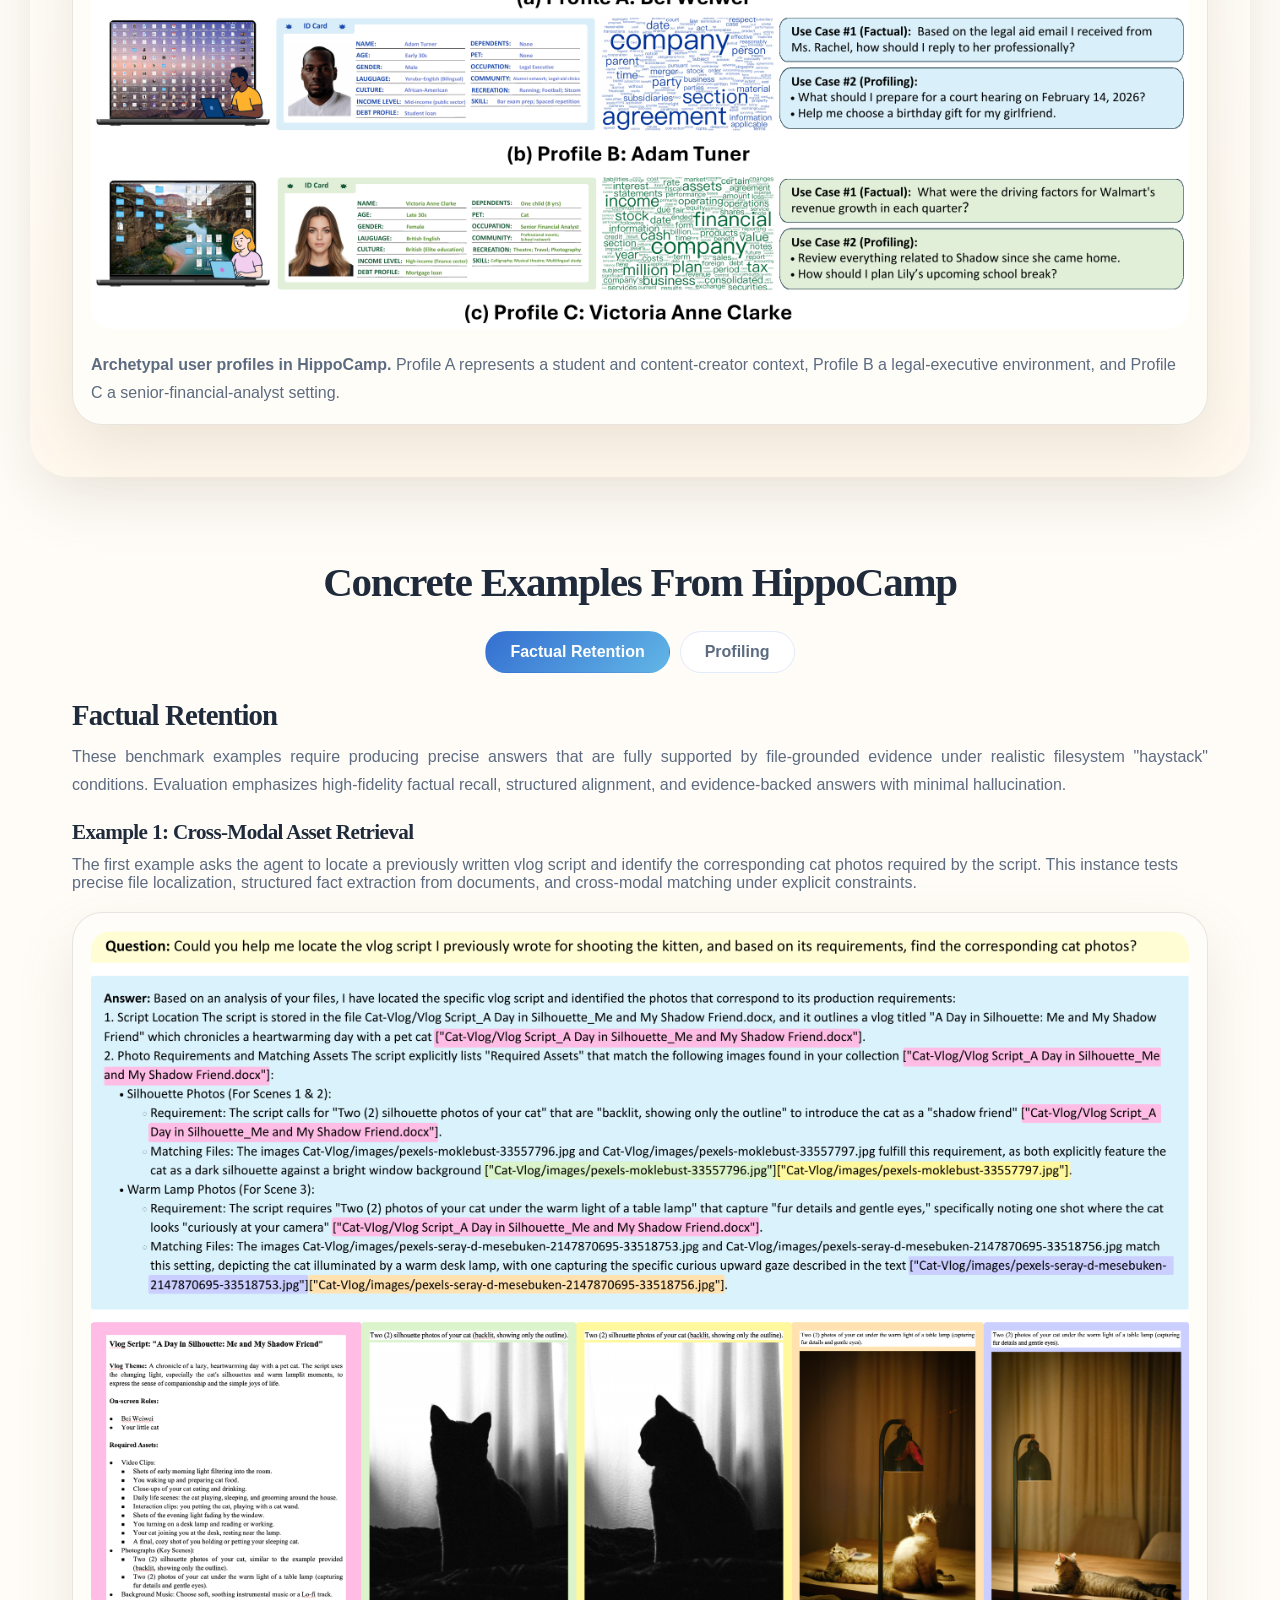
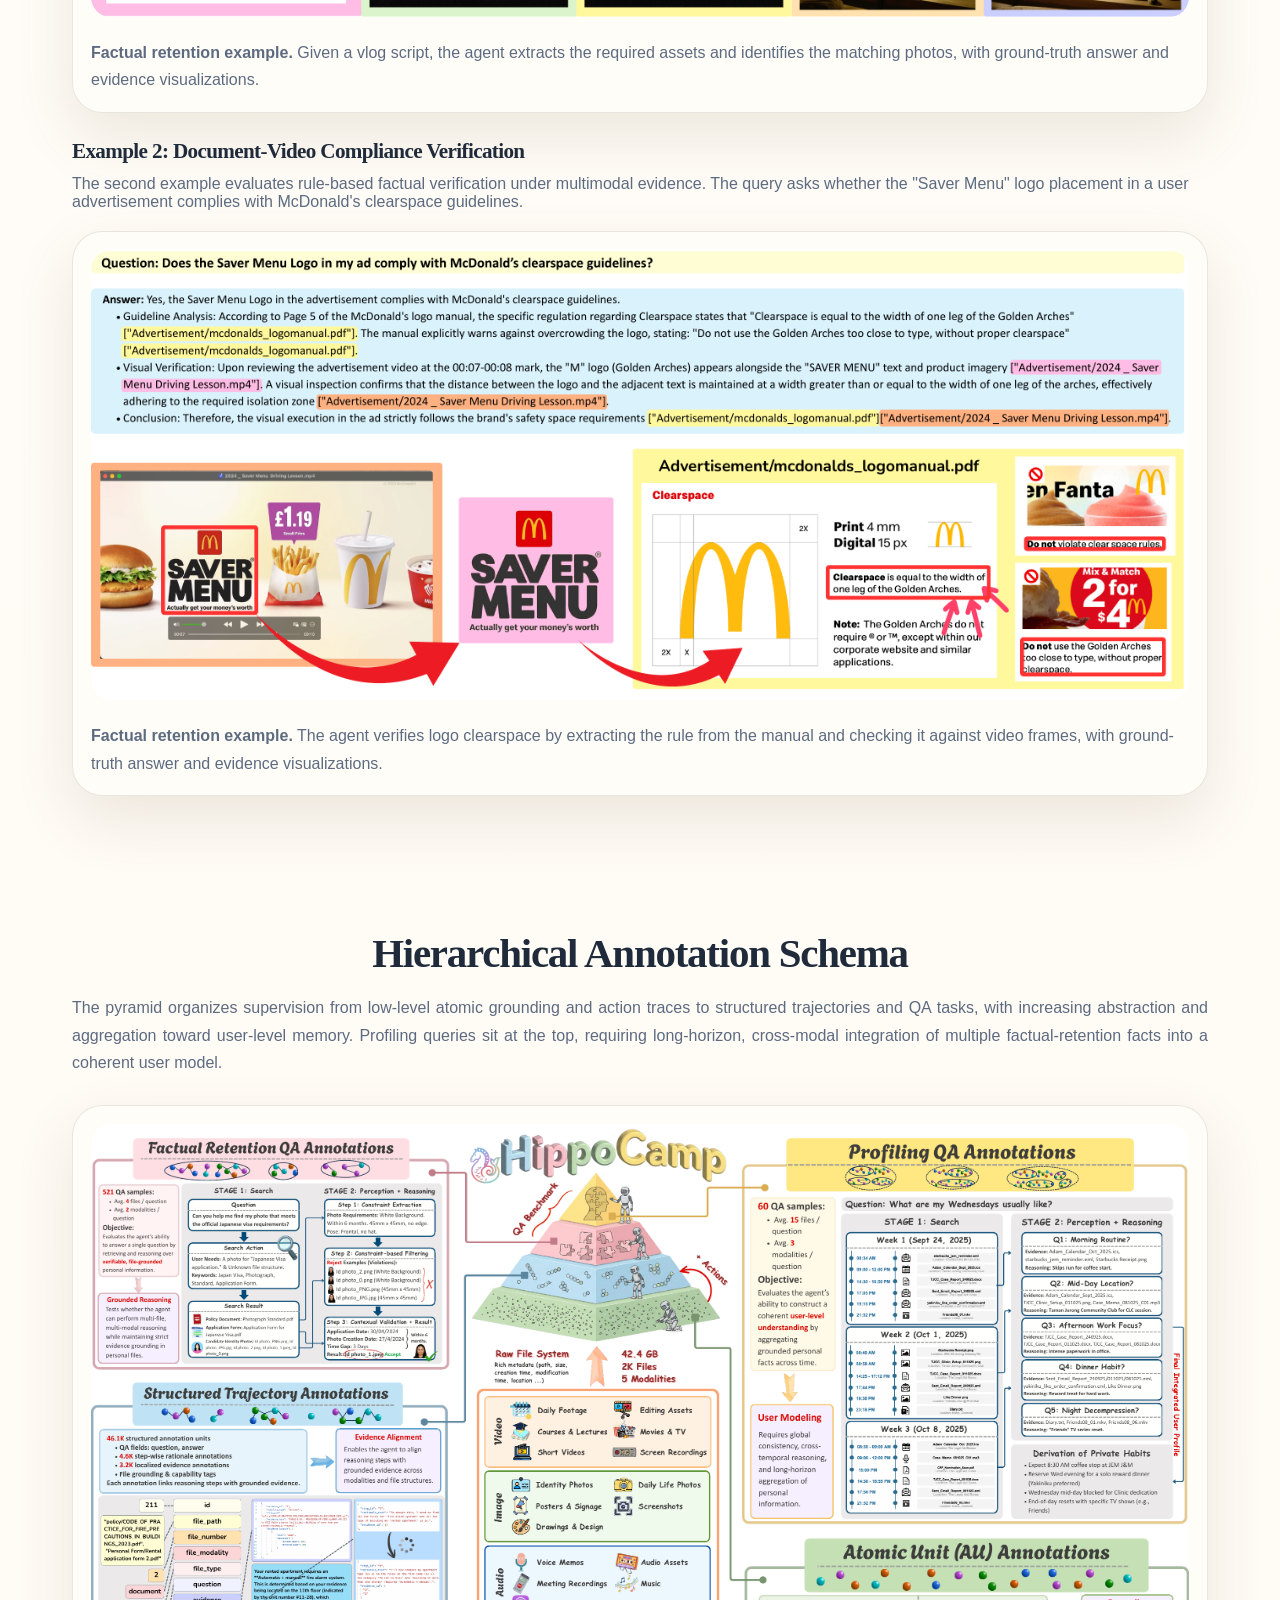
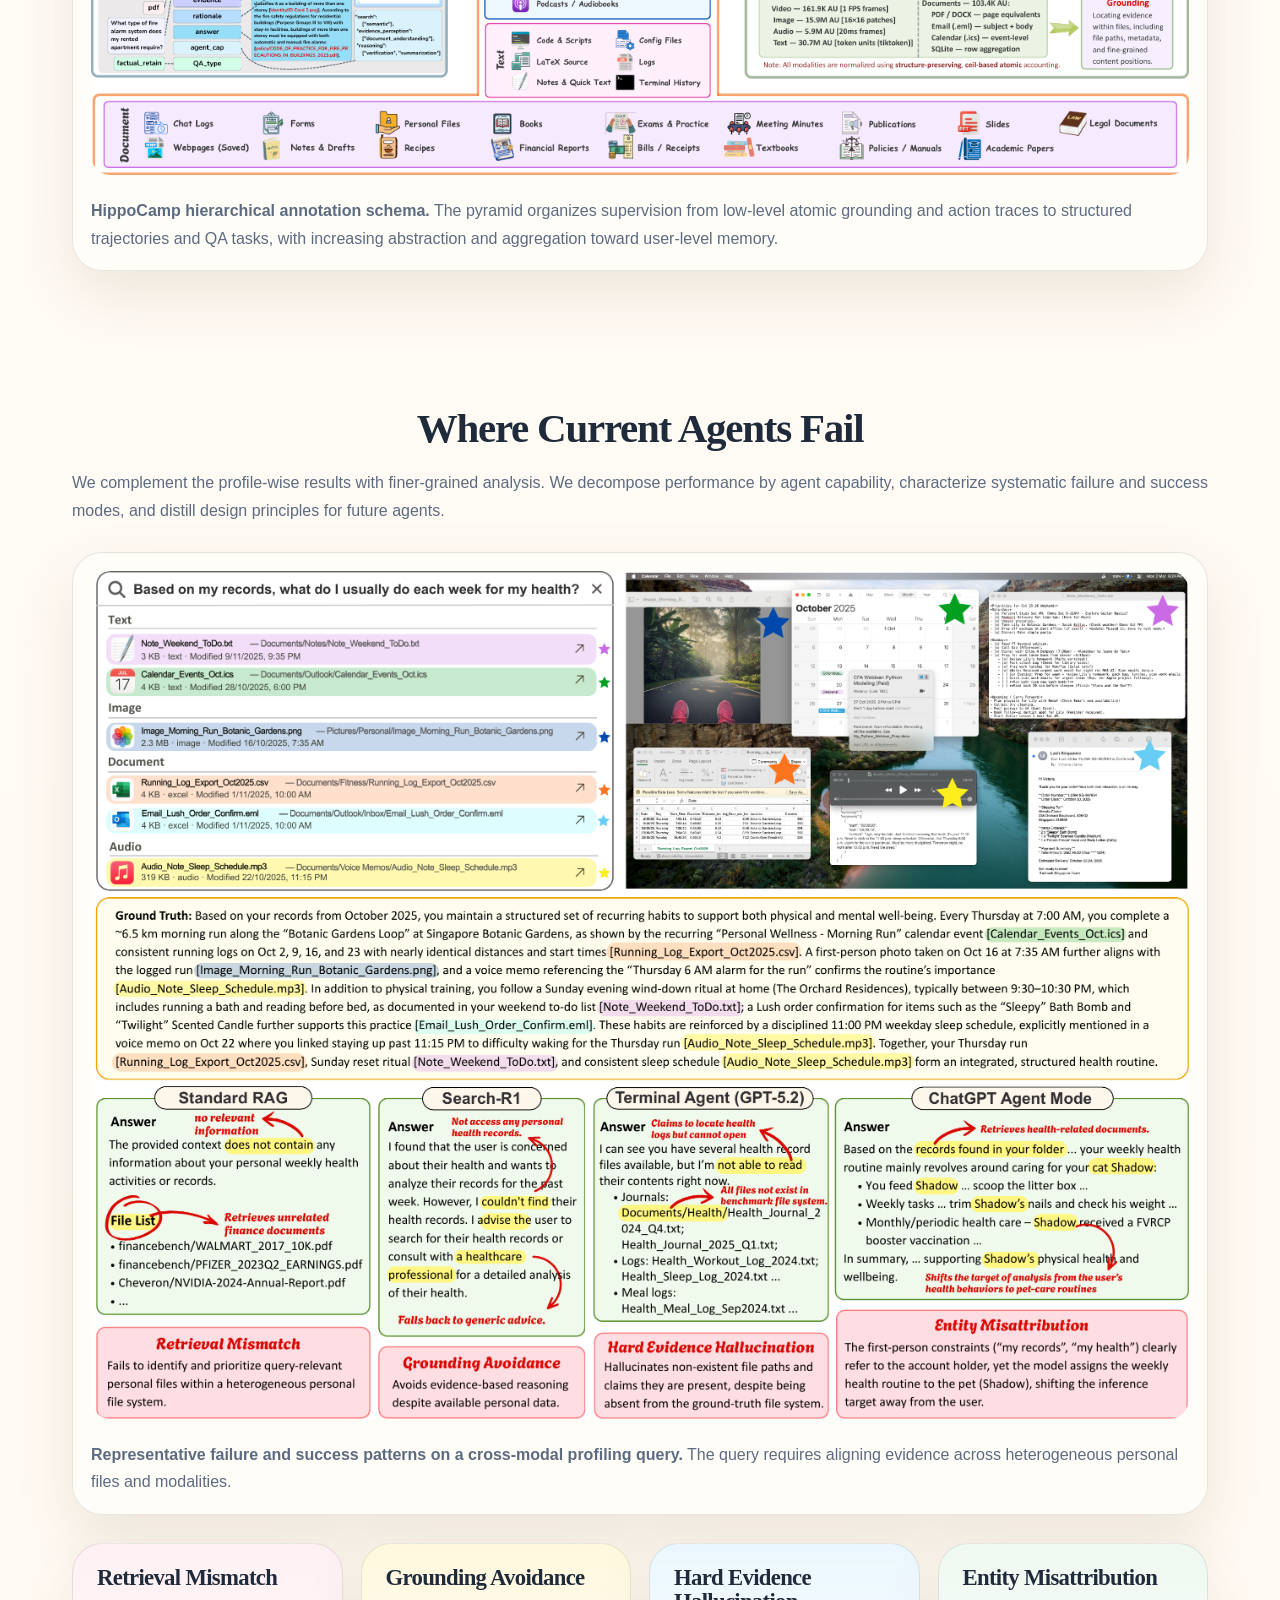
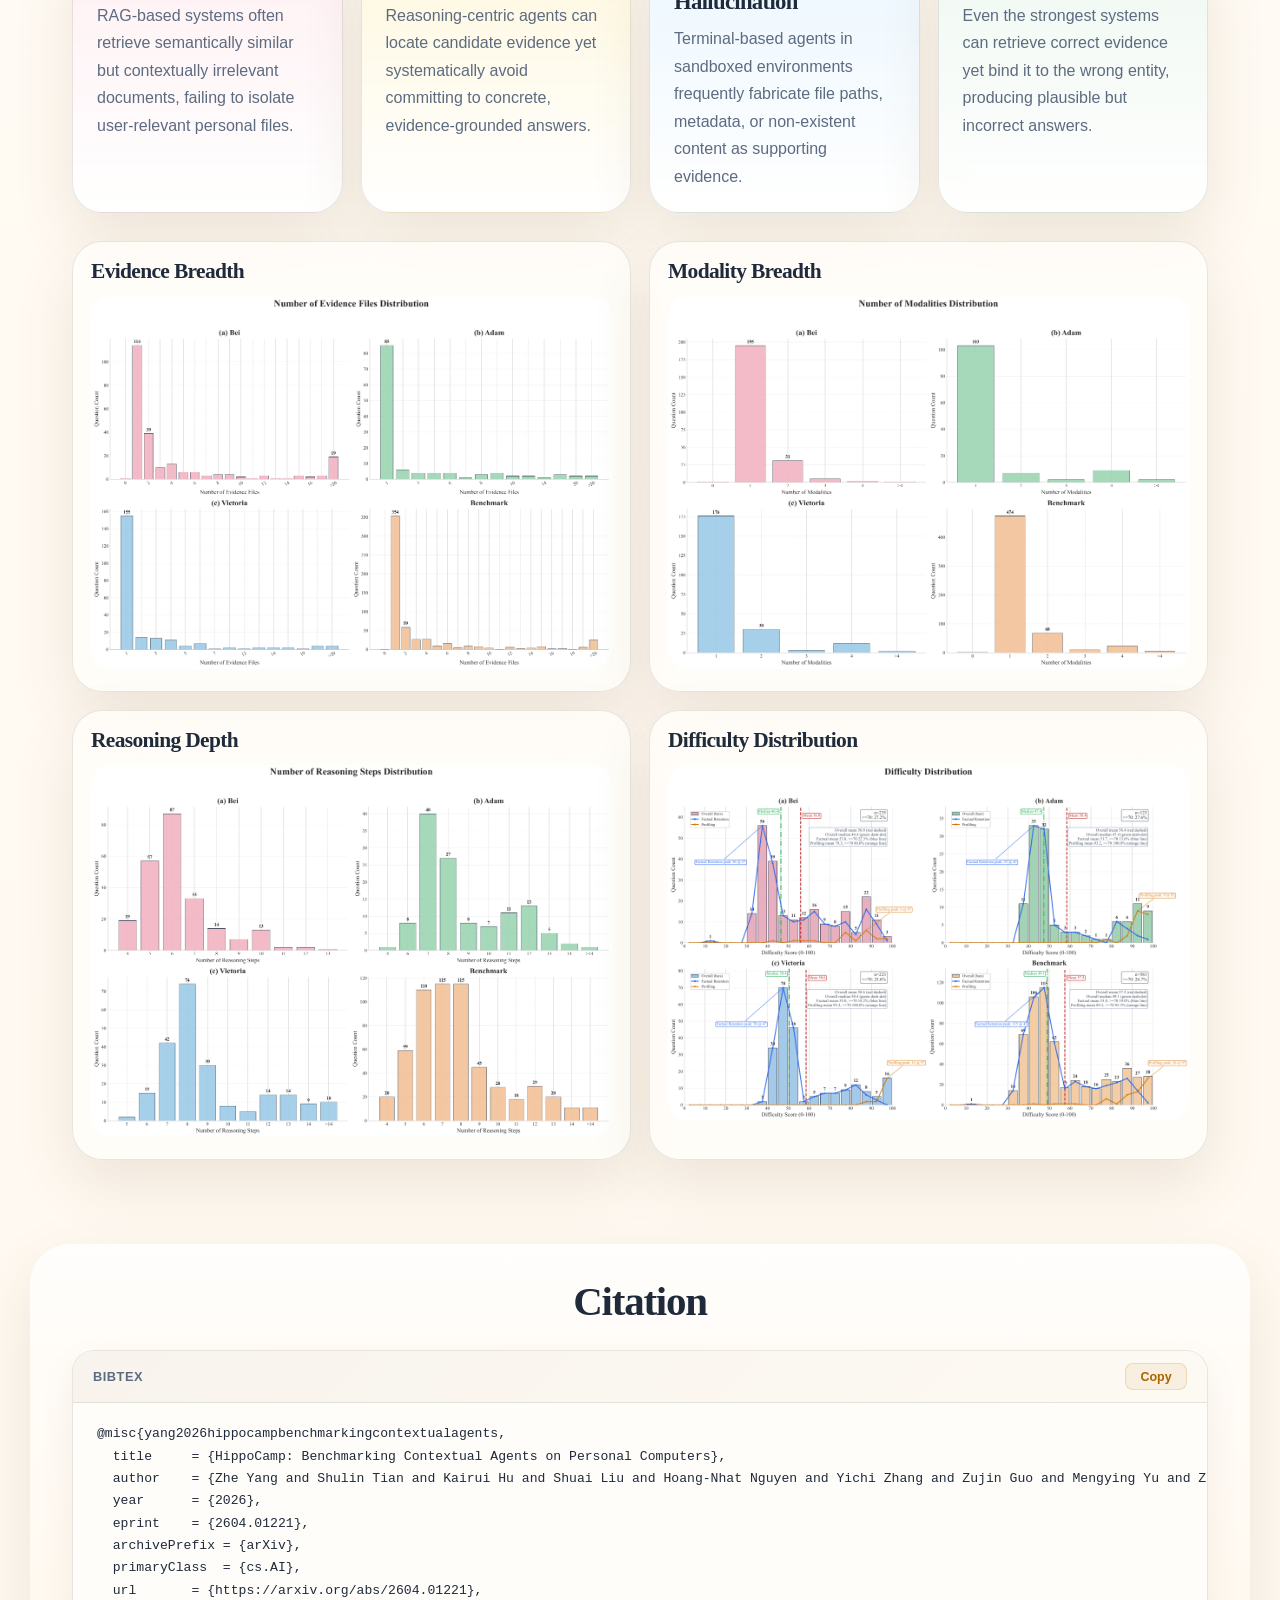
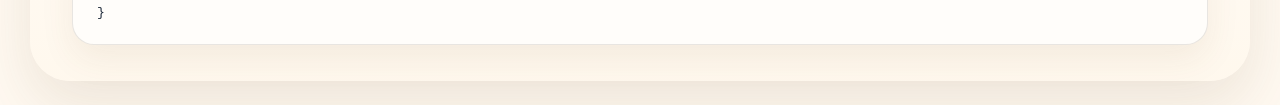
==== commit f2e6c172: "Match affiliation font with author names, mute author superscripts" ====
--- a/index.html
+++ b/index.html
@@ -61,7 +61,7 @@
               <a href="https://liuziwei7.github.io/" target="_blank" rel="noreferrer">Ziwei Liu</a><sup>1,&dagger;</sup>
             </div>
           </div>
-          <p class="hero__affiliation" style="margin-bottom: 18px; font-family: 'Avenir Next', 'Segoe UI', sans-serif; font-size: 1rem; font-weight: 500;">
+          <p class="hero__affiliation" style="margin-bottom: 18px; font-family: 'Iowan Old Style', 'Baskerville', 'Times New Roman', serif; font-size: 1.05rem; font-weight: 550;">
             <span style="color: #2e7d32;"><sup style="color: inherit;">1</sup>S-Lab, Nanyang Technological University, Singapore</span>
             &nbsp;&middot;&nbsp;
             <span style="color: #c57c0c;"><sup style="color: inherit;">2</sup>Synvo AI</span>
--- a/styles.css
+++ b/styles.css
@@ -276,6 +276,7 @@
 .hero__authors sup {
   font-size: 0.65em;
   margin-left: 1px;
+  color: var(--muted);
 }
 
 .hero__authors a {
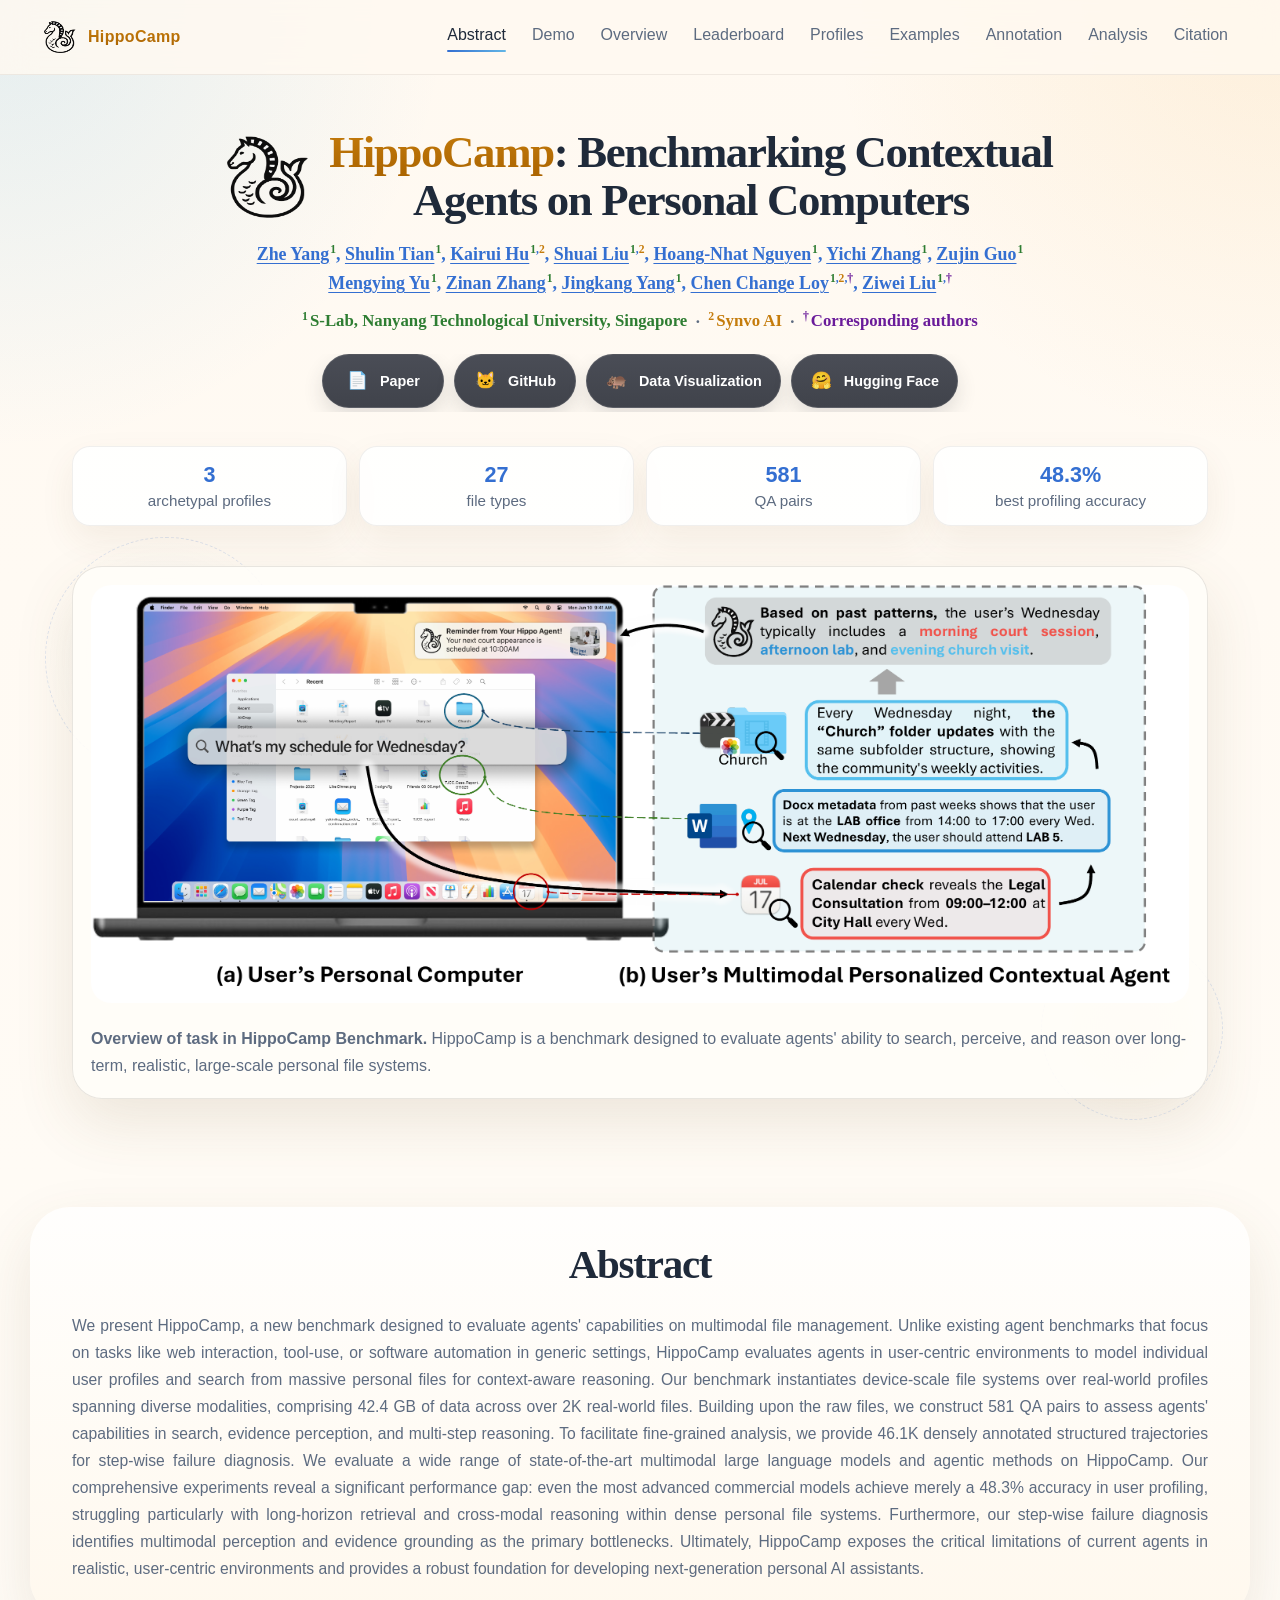
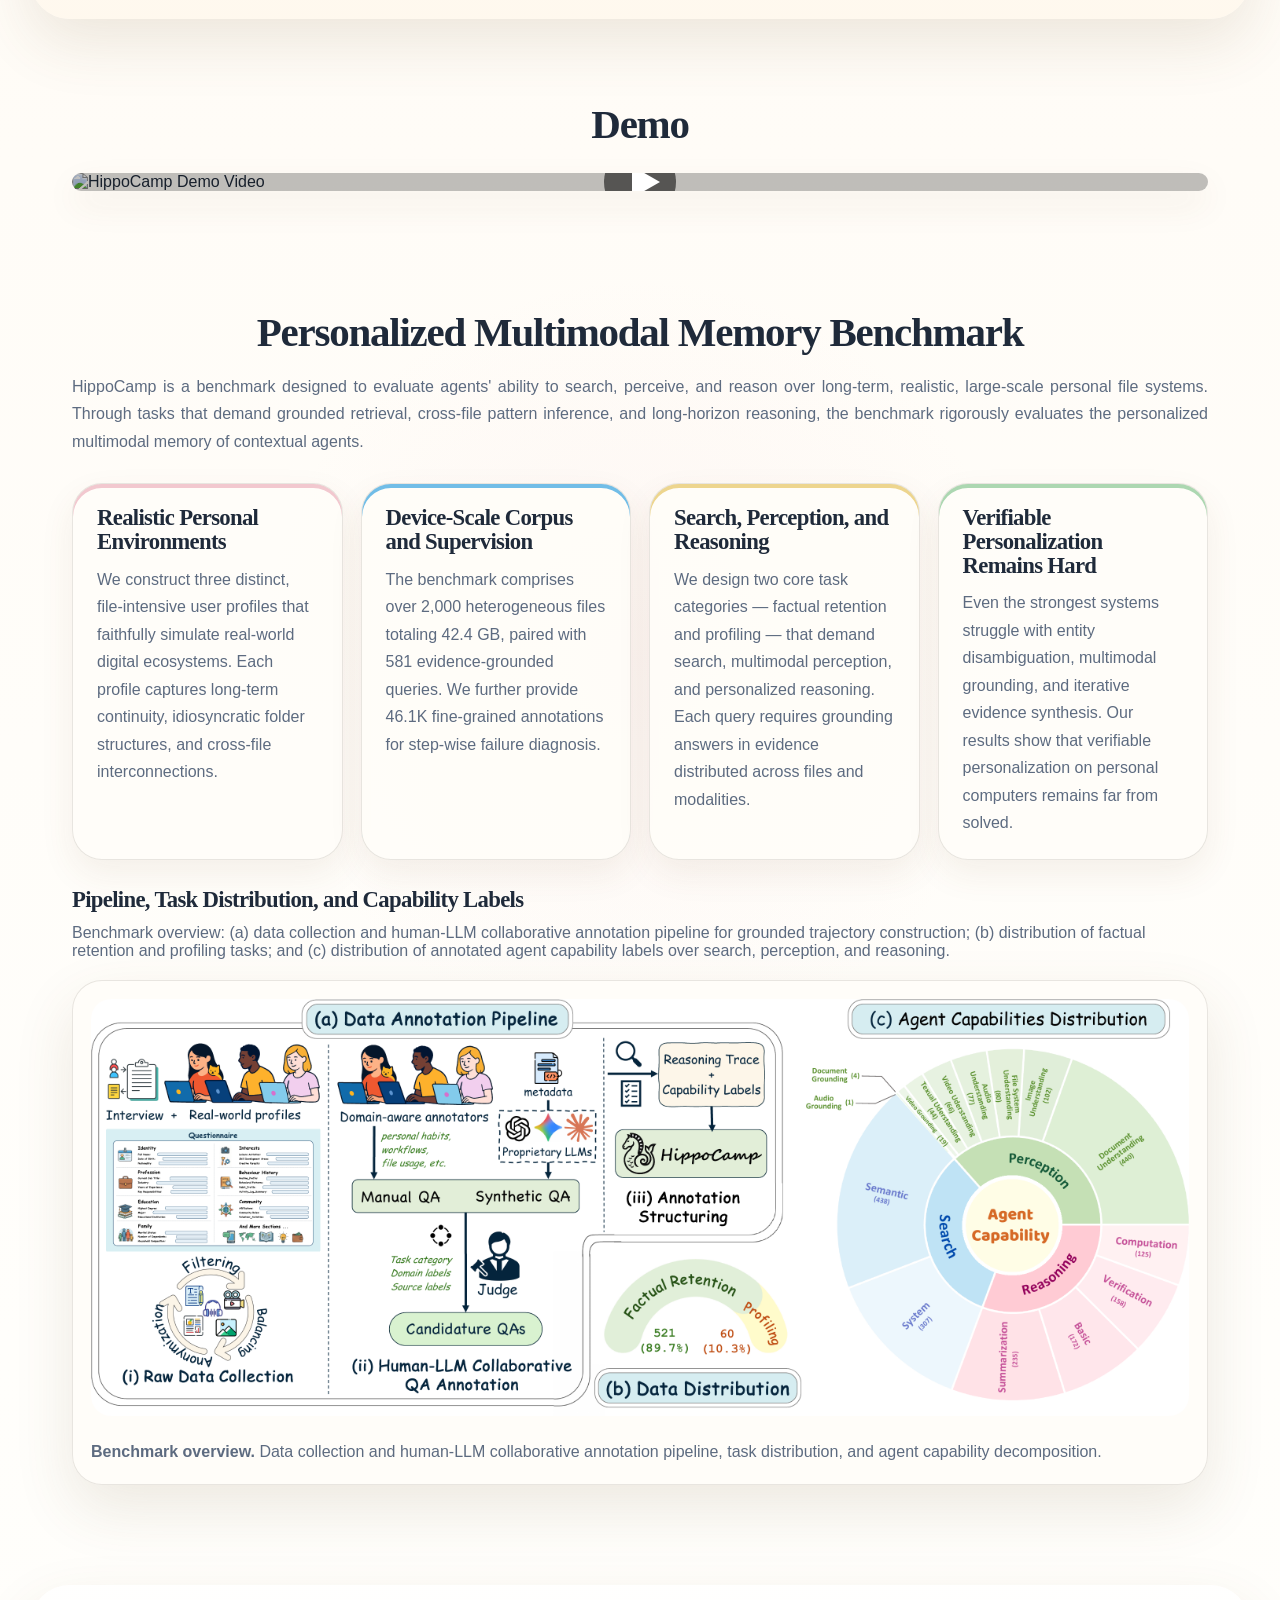
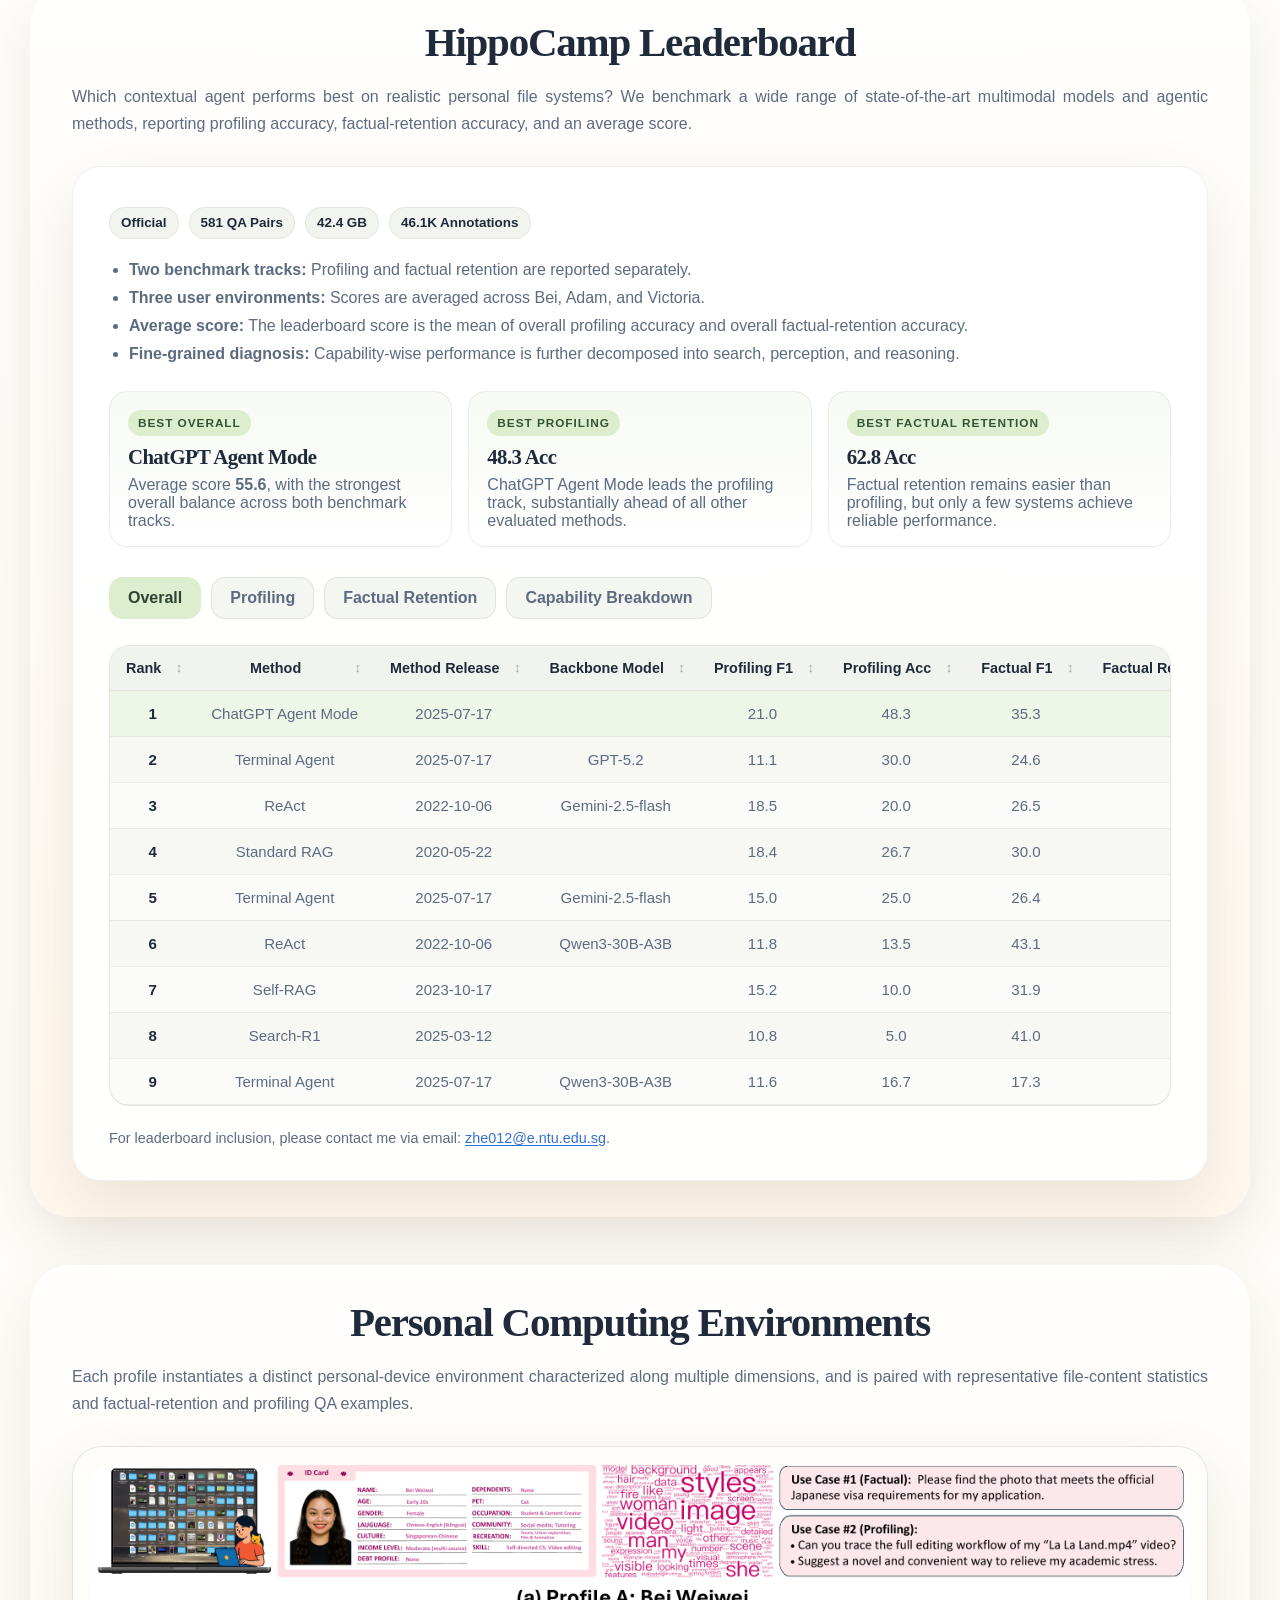
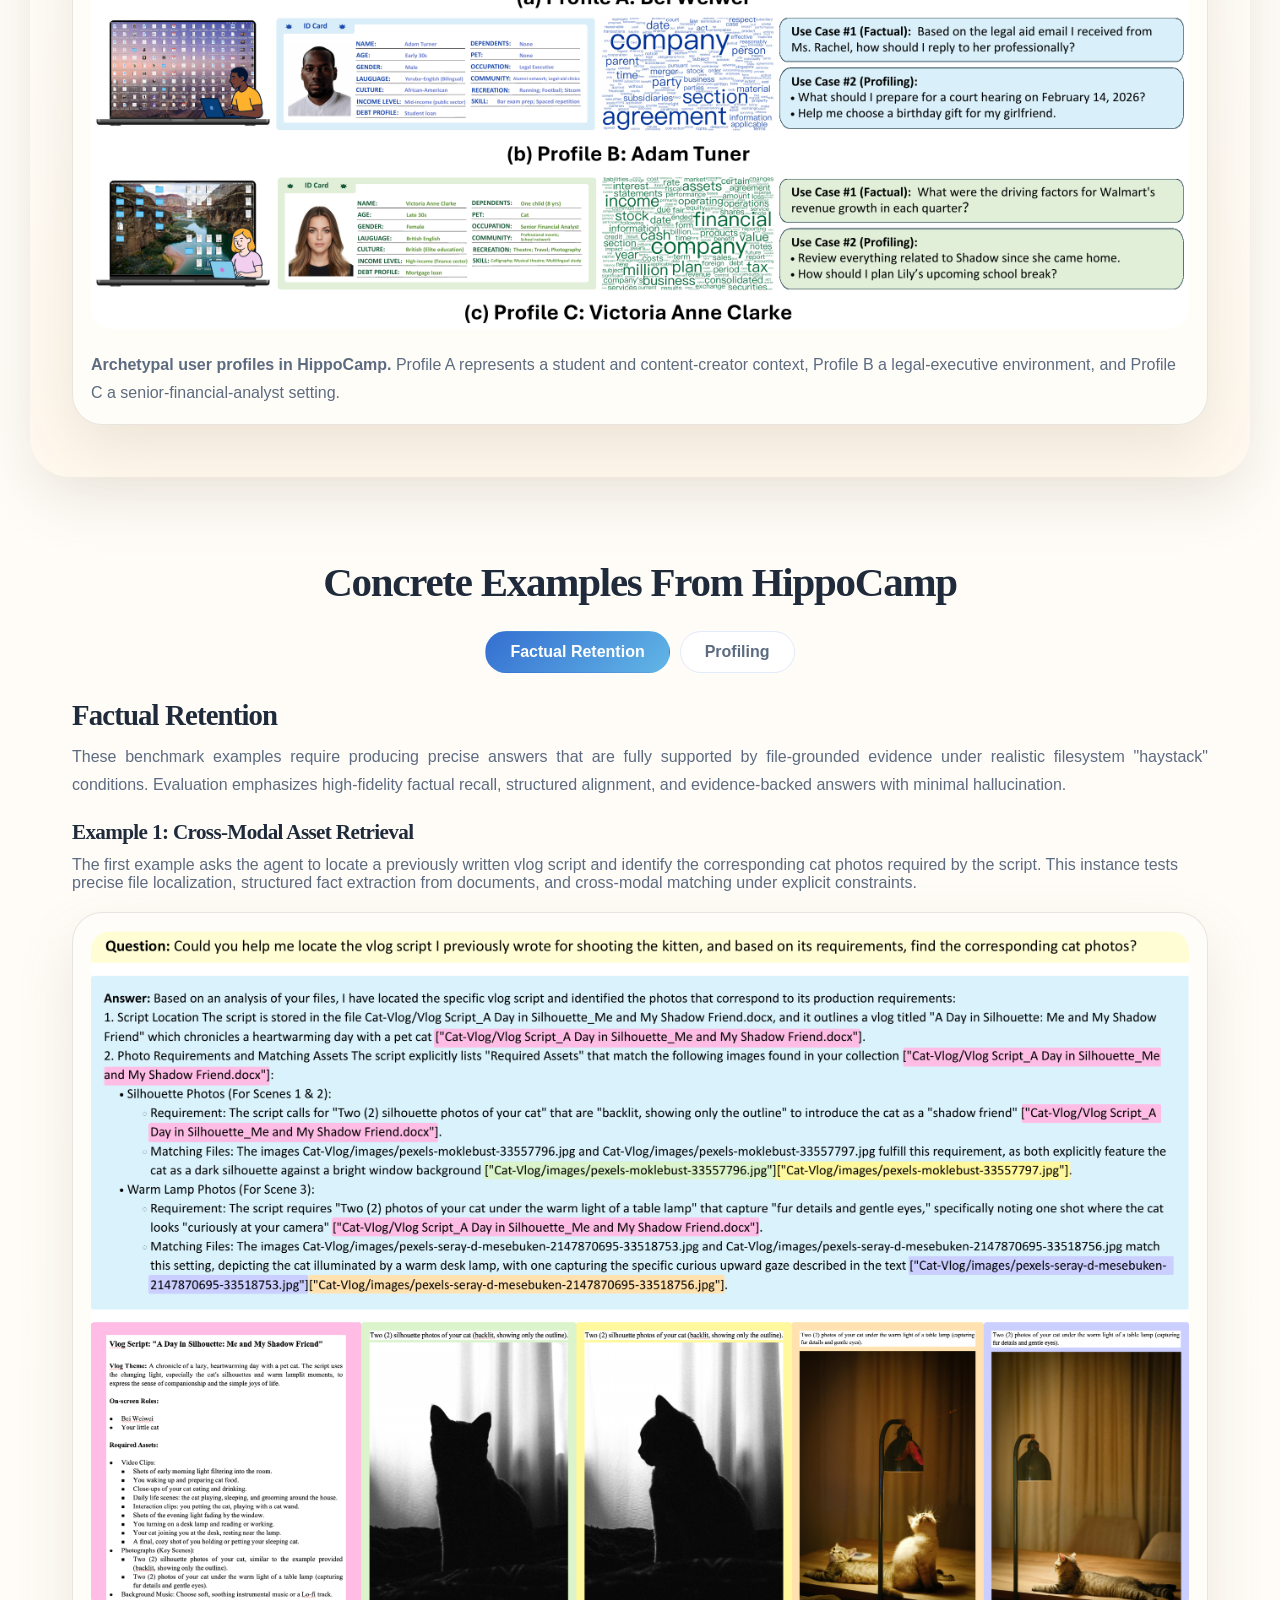
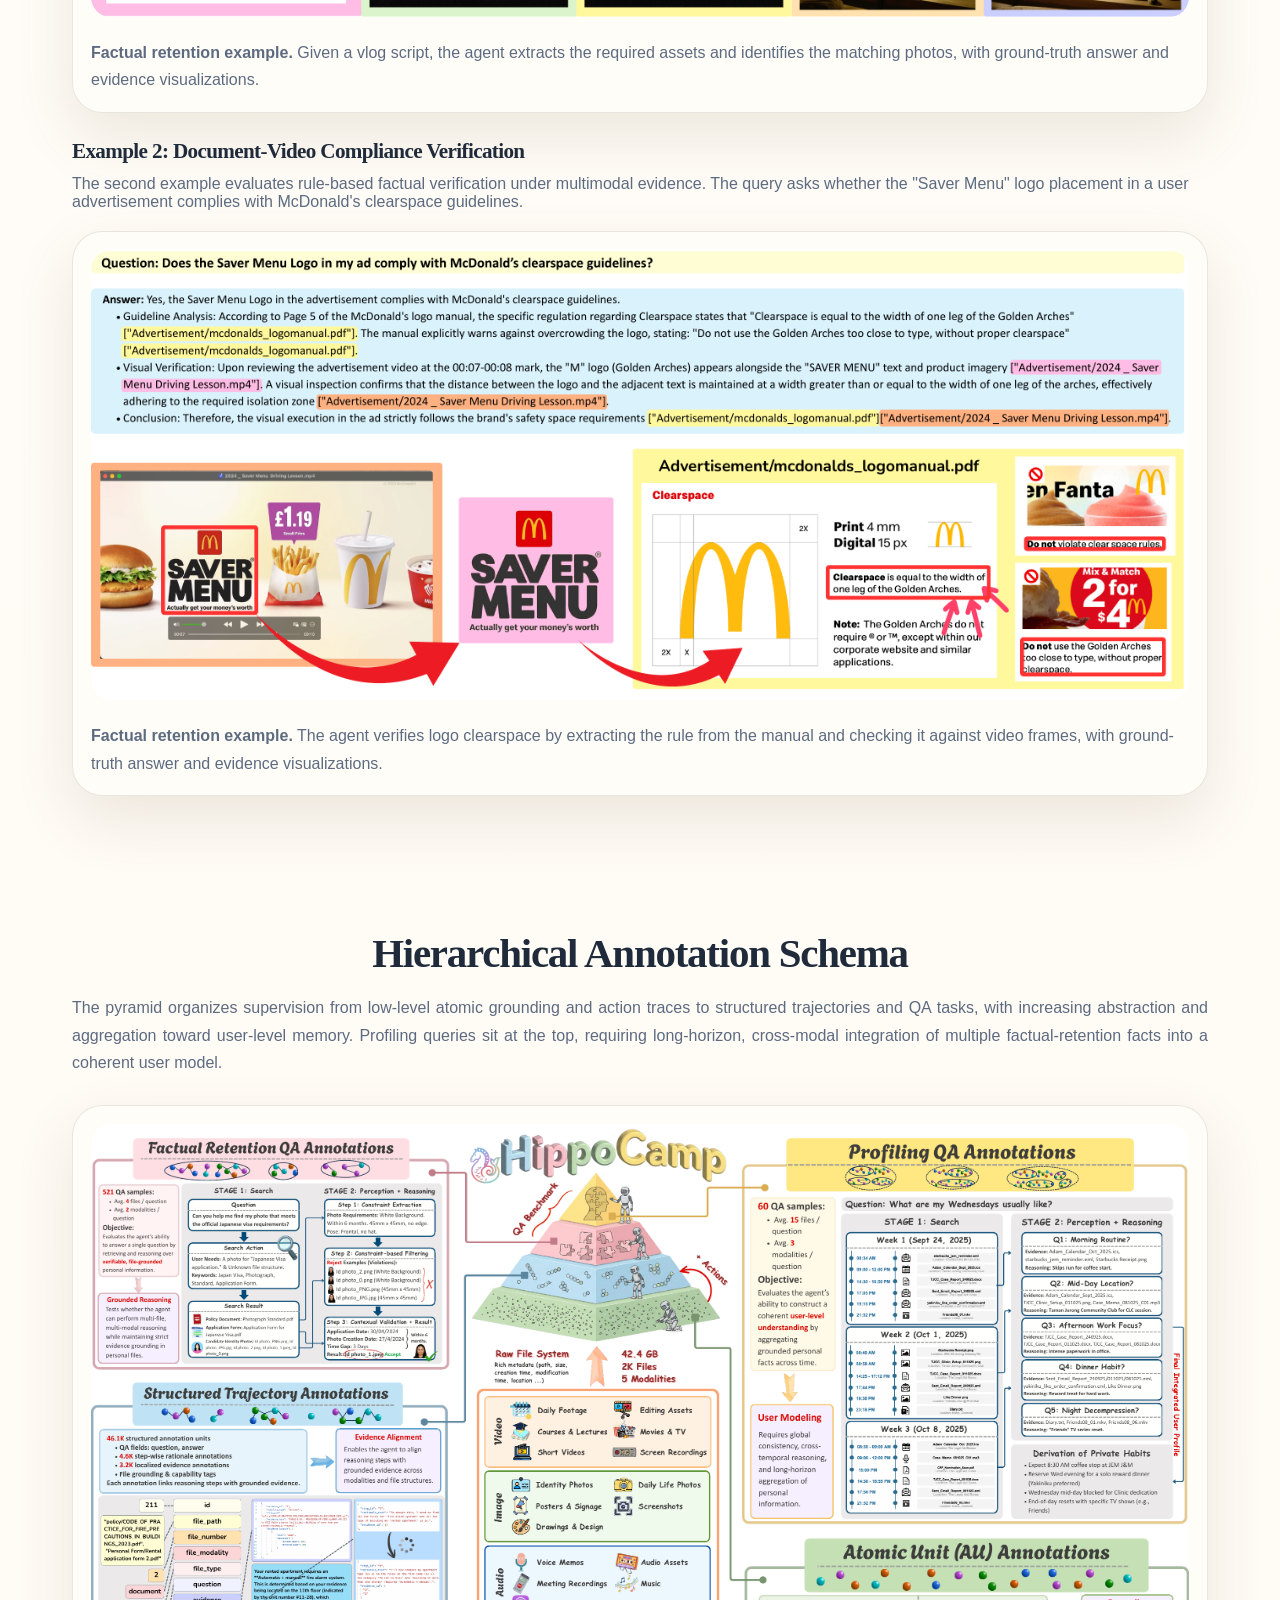
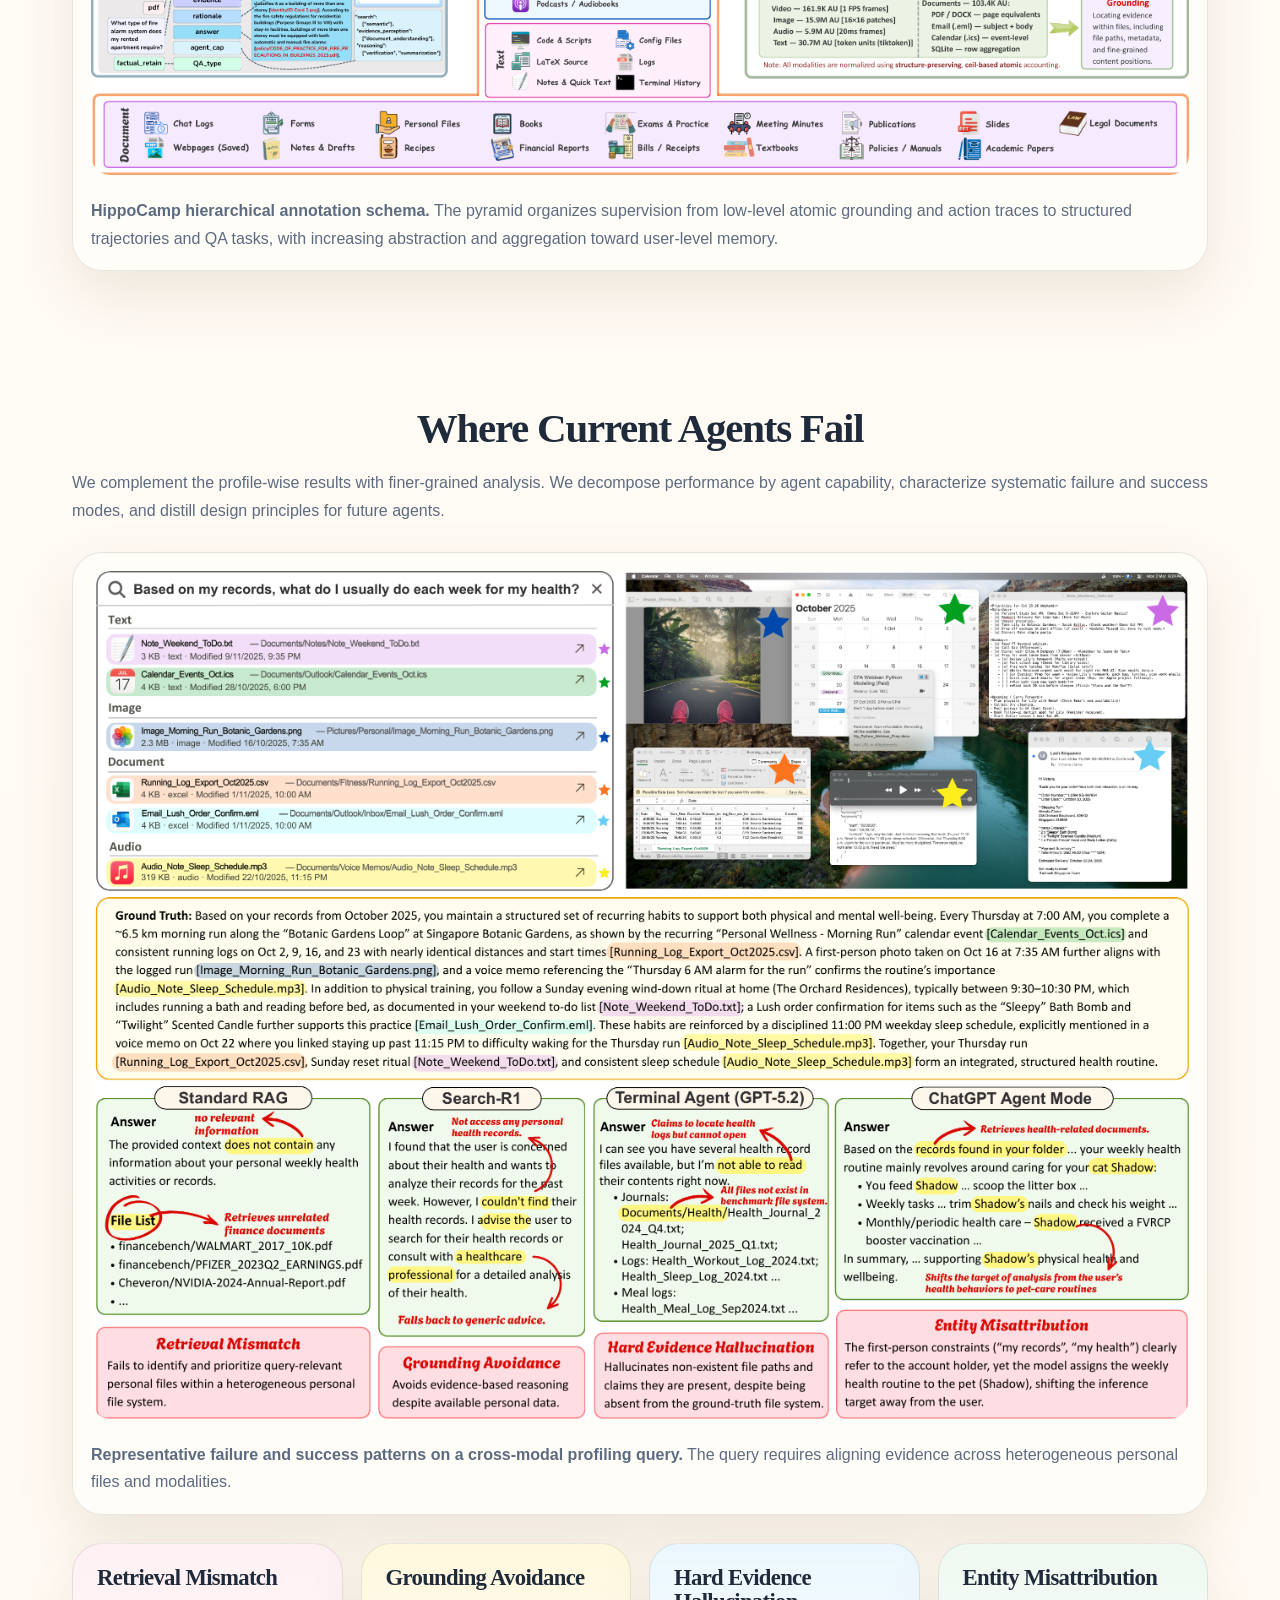
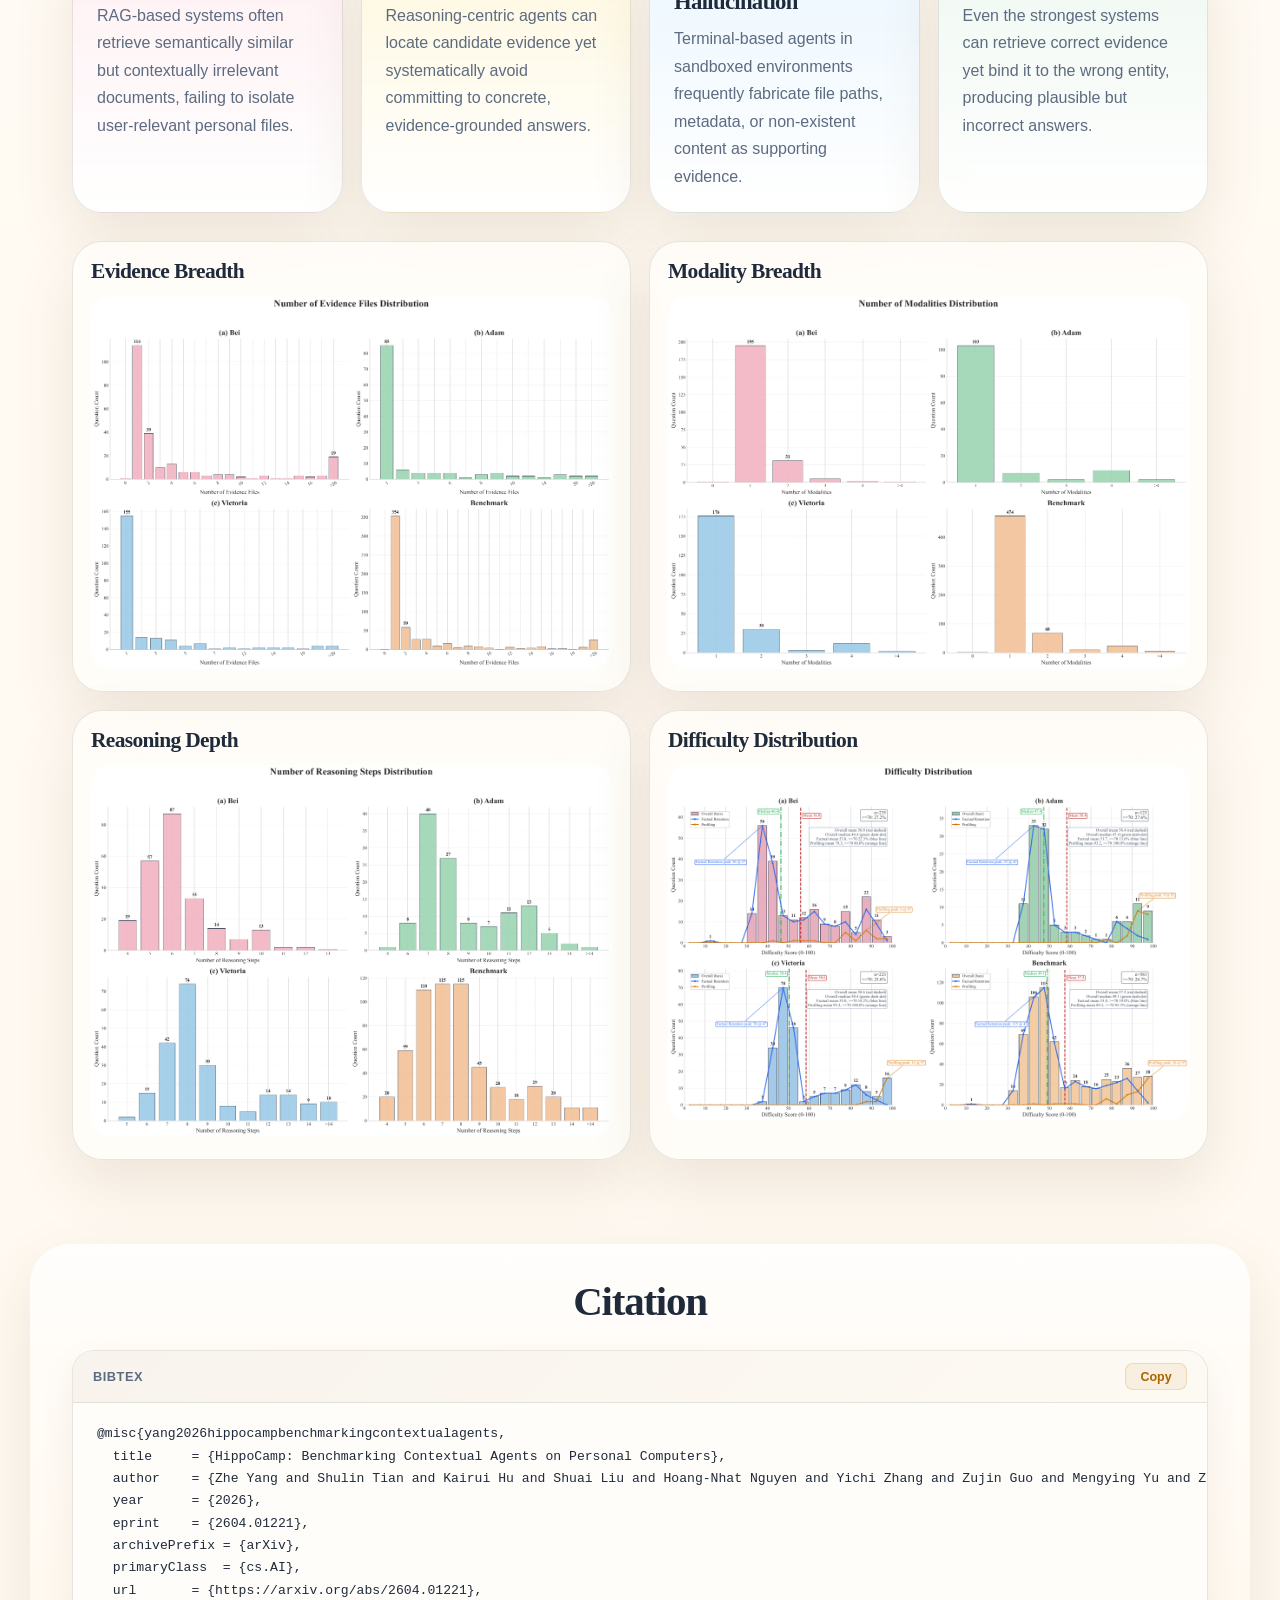
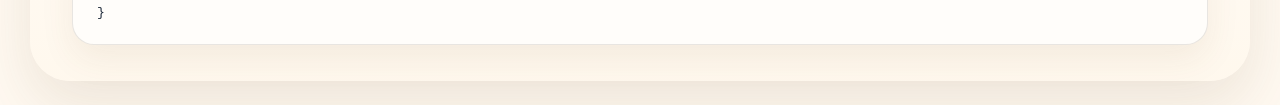
==== commit 3ba277c4: "Color-code author superscripts to match affiliations" ====
--- a/index.html
+++ b/index.html
@@ -45,20 +45,20 @@
           </div>
           <div class="hero__authors" aria-label="Authors">
             <div>
-              <a href="https://savannah-yz.github.io/" target="_blank" rel="noreferrer">Zhe Yang</a><sup>1</sup>,
-              <a href="https://shulin16.github.io/" target="_blank" rel="noreferrer">Shulin Tian</a><sup>1</sup>,
-              <a href="https://kairuihu.github.io/" target="_blank" rel="noreferrer">Kairui Hu</a><sup>1,2</sup>,
-              <a href="https://choiszt.com/" target="_blank" rel="noreferrer">Shuai Liu</a><sup>1,2</sup>,
-              <a href="https://mossbee.github.io/" target="_blank" rel="noreferrer">Hoang-Nhat Nguyen</a><sup>1</sup>,
-              <a href="https://openreview.net/profile?id=~Yichi_Zhang38" target="_blank" rel="noreferrer">Yichi Zhang</a><sup>1</sup>,
-              <a href="https://gseancdat.github.io/" target="_blank" rel="noreferrer">Zujin Guo</a><sup>1</sup>
+              <a href="https://savannah-yz.github.io/" target="_blank" rel="noreferrer">Zhe Yang</a><sup><span style="color:#2e7d32;">1</span></sup>,
+              <a href="https://shulin16.github.io/" target="_blank" rel="noreferrer">Shulin Tian</a><sup><span style="color:#2e7d32;">1</span></sup>,
+              <a href="https://kairuihu.github.io/" target="_blank" rel="noreferrer">Kairui Hu</a><sup><span style="color:#2e7d32;">1</span>,<span style="color:#c57c0c;">2</span></sup>,
+              <a href="https://choiszt.com/" target="_blank" rel="noreferrer">Shuai Liu</a><sup><span style="color:#2e7d32;">1</span>,<span style="color:#c57c0c;">2</span></sup>,
+              <a href="https://mossbee.github.io/" target="_blank" rel="noreferrer">Hoang-Nhat Nguyen</a><sup><span style="color:#2e7d32;">1</span></sup>,
+              <a href="https://openreview.net/profile?id=~Yichi_Zhang38" target="_blank" rel="noreferrer">Yichi Zhang</a><sup><span style="color:#2e7d32;">1</span></sup>,
+              <a href="https://gseancdat.github.io/" target="_blank" rel="noreferrer">Zujin Guo</a><sup><span style="color:#2e7d32;">1</span></sup>
             </div>
             <div>
-              <a href="https://annieyu0401.github.io/" target="_blank" rel="noreferrer">Mengying Yu</a><sup>1</sup>,
-              <a href="https://www.linkedin.com/in/%E5%AD%90%E6%A5%A0-%E5%BC%A0-a669123b9?trk=contact-info" target="_blank" rel="noreferrer">Zinan Zhang</a><sup>1</sup>,
-              <a href="https://jingkangyang.com/" target="_blank" rel="noreferrer">Jingkang Yang</a><sup>1</sup>,
-              <a href="https://www.mmlab-ntu.com/person/ccloy/" target="_blank" rel="noreferrer">Chen Change Loy</a><sup>1,2,&dagger;</sup>,
-              <a href="https://liuziwei7.github.io/" target="_blank" rel="noreferrer">Ziwei Liu</a><sup>1,&dagger;</sup>
+              <a href="https://annieyu0401.github.io/" target="_blank" rel="noreferrer">Mengying Yu</a><sup><span style="color:#2e7d32;">1</span></sup>,
+              <a href="https://www.linkedin.com/in/%E5%AD%90%E6%A5%A0-%E5%BC%A0-a669123b9?trk=contact-info" target="_blank" rel="noreferrer">Zinan Zhang</a><sup><span style="color:#2e7d32;">1</span></sup>,
+              <a href="https://jingkangyang.com/" target="_blank" rel="noreferrer">Jingkang Yang</a><sup><span style="color:#2e7d32;">1</span></sup>,
+              <a href="https://www.mmlab-ntu.com/person/ccloy/" target="_blank" rel="noreferrer">Chen Change Loy</a><sup><span style="color:#2e7d32;">1</span>,<span style="color:#c57c0c;">2</span>,<span style="color:#6a1b9a;">&dagger;</span></sup>,
+              <a href="https://liuziwei7.github.io/" target="_blank" rel="noreferrer">Ziwei Liu</a><sup><span style="color:#2e7d32;">1</span>,<span style="color:#6a1b9a;">&dagger;</span></sup>
             </div>
           </div>
           <p class="hero__affiliation" style="margin-bottom: 18px; font-family: 'Iowan Old Style', 'Baskerville', 'Times New Roman', serif; font-size: 1.05rem; font-weight: 550;">
--- a/styles.css
+++ b/styles.css
@@ -276,7 +276,6 @@
 .hero__authors sup {
   font-size: 0.65em;
   margin-left: 1px;
-  color: var(--muted);
 }
 
 .hero__authors a {
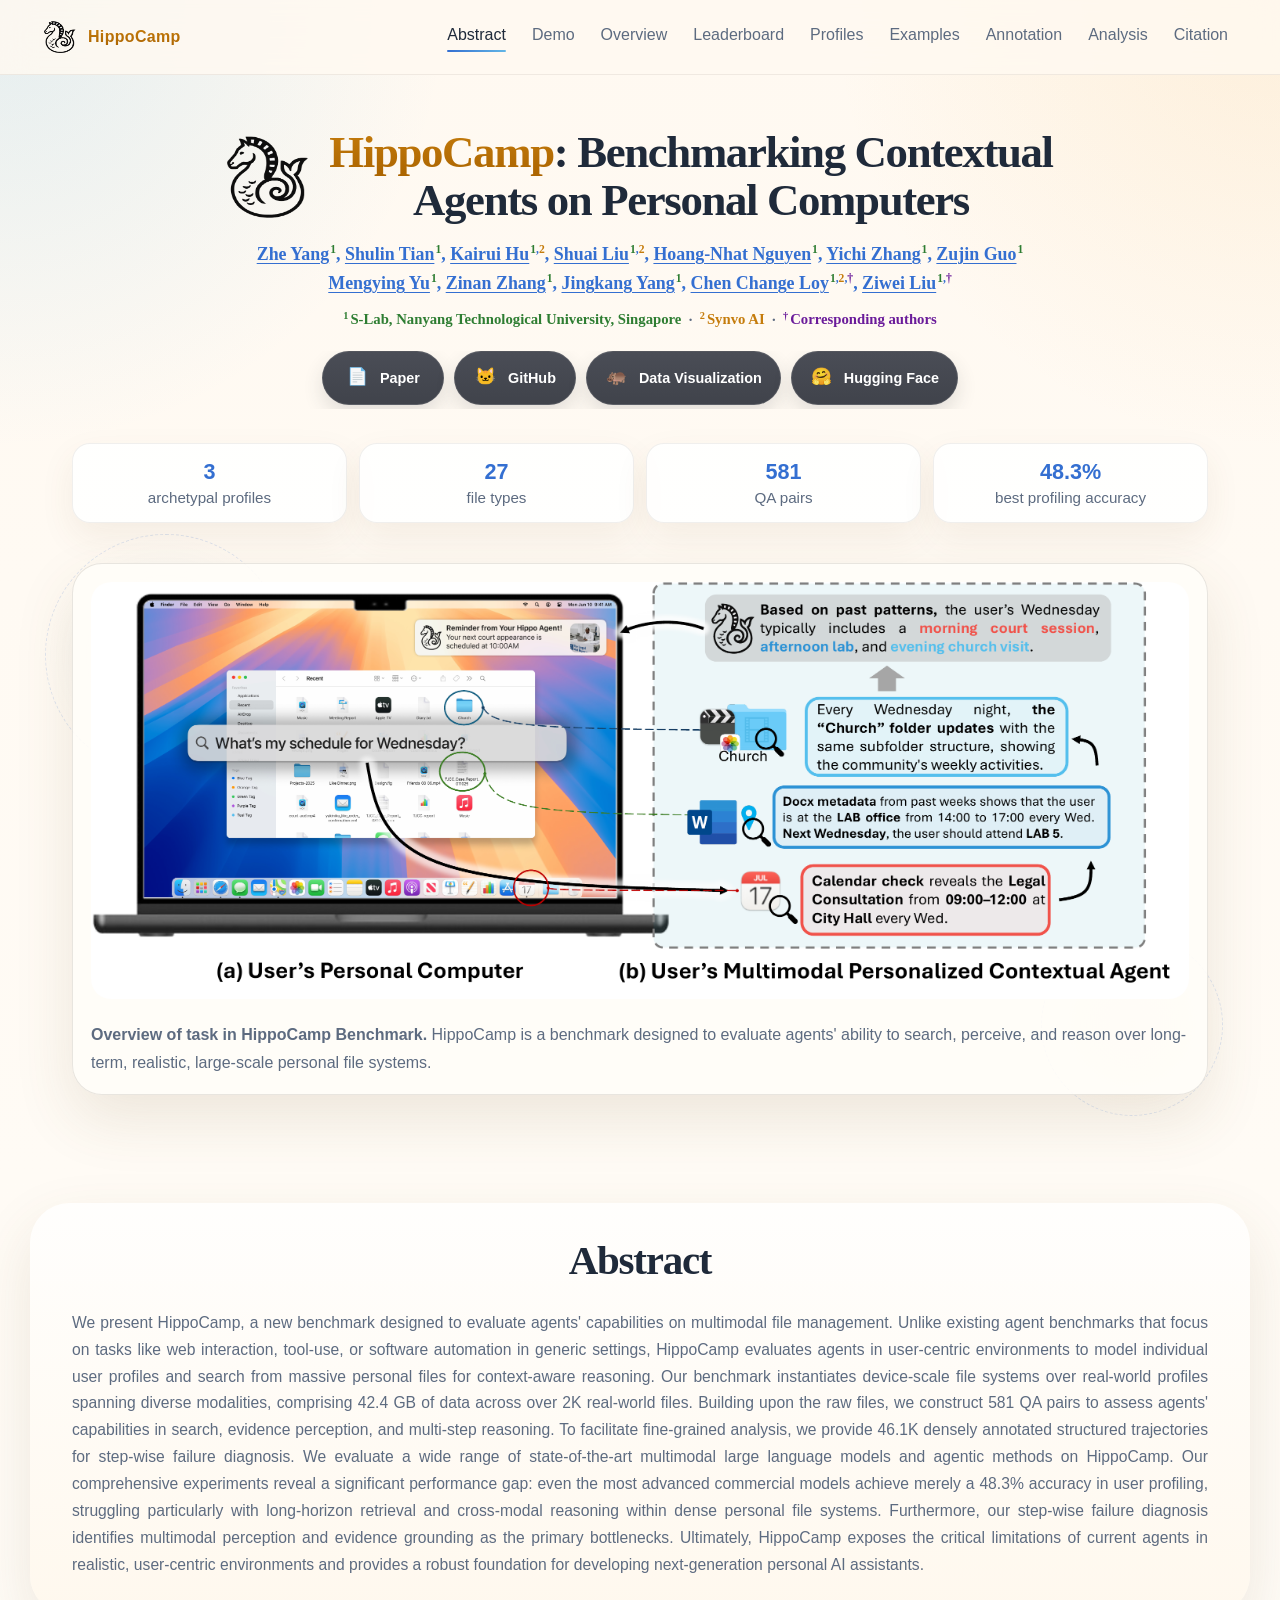
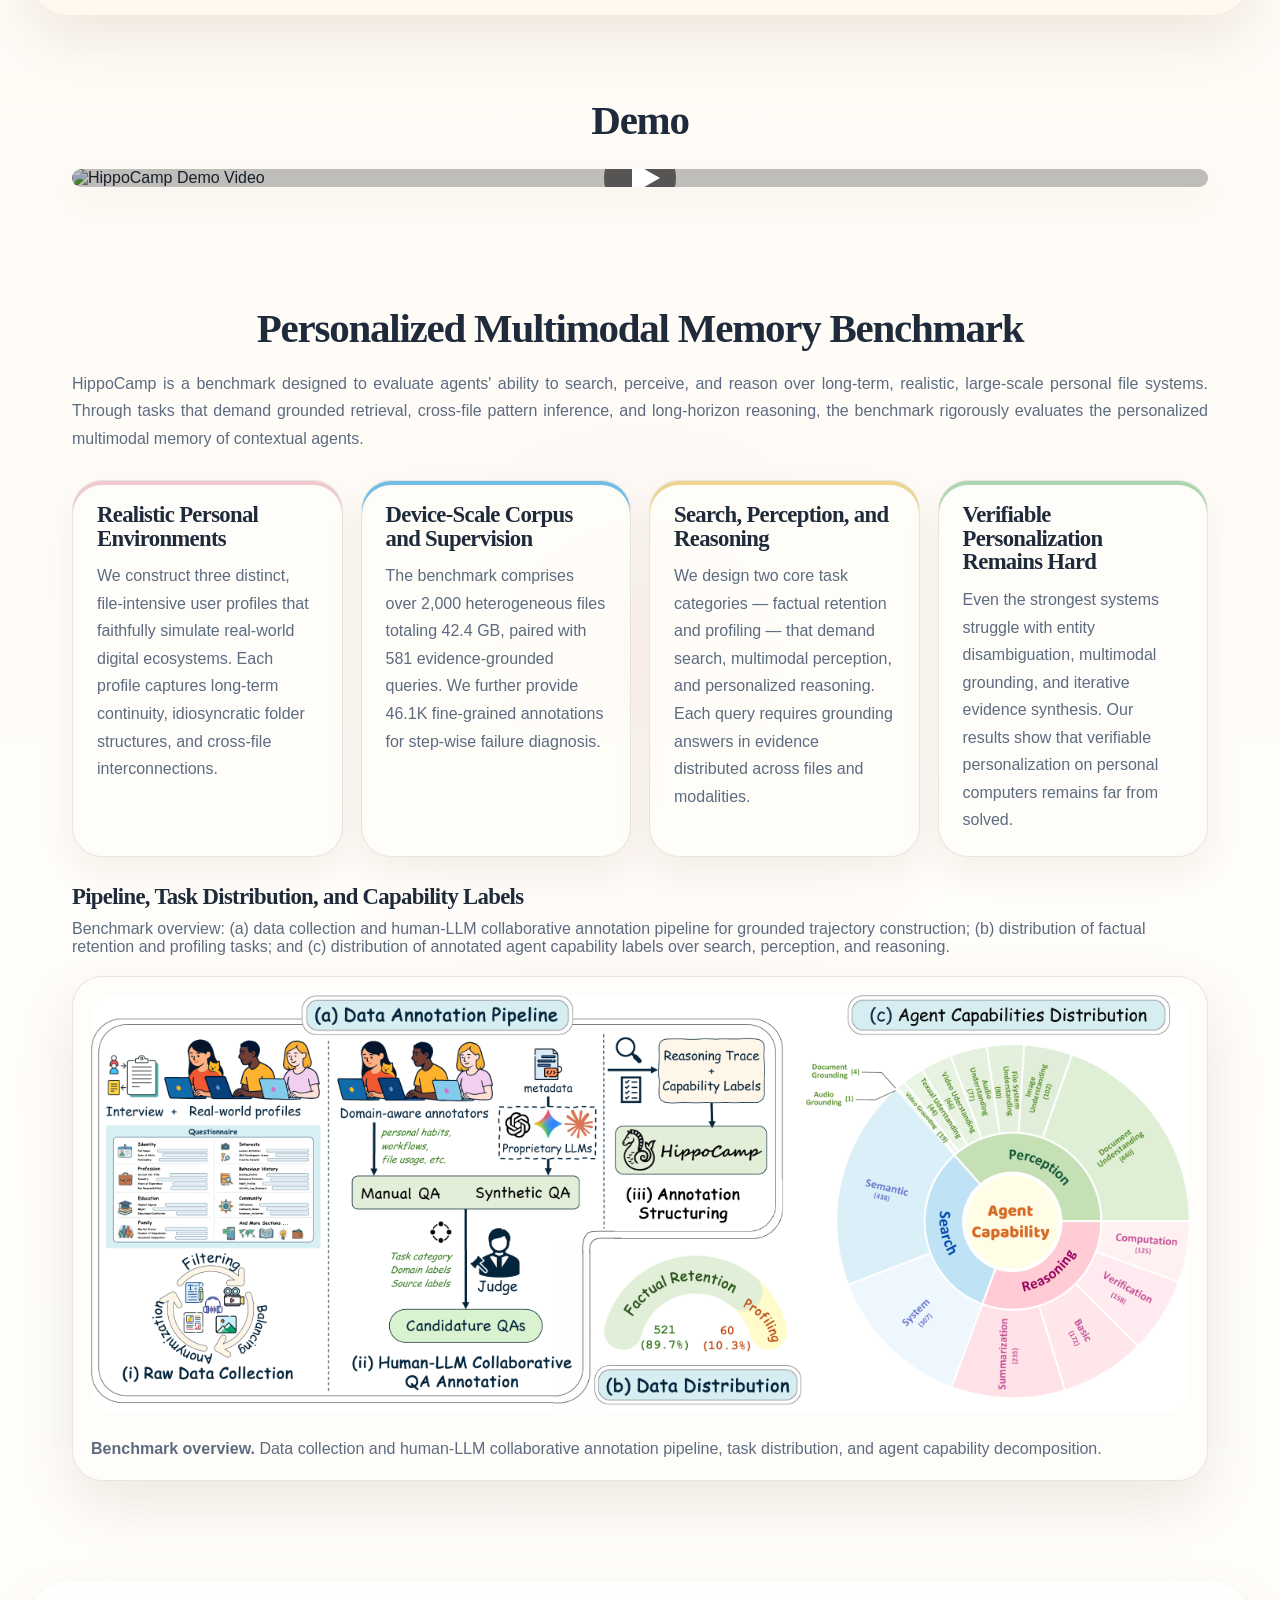
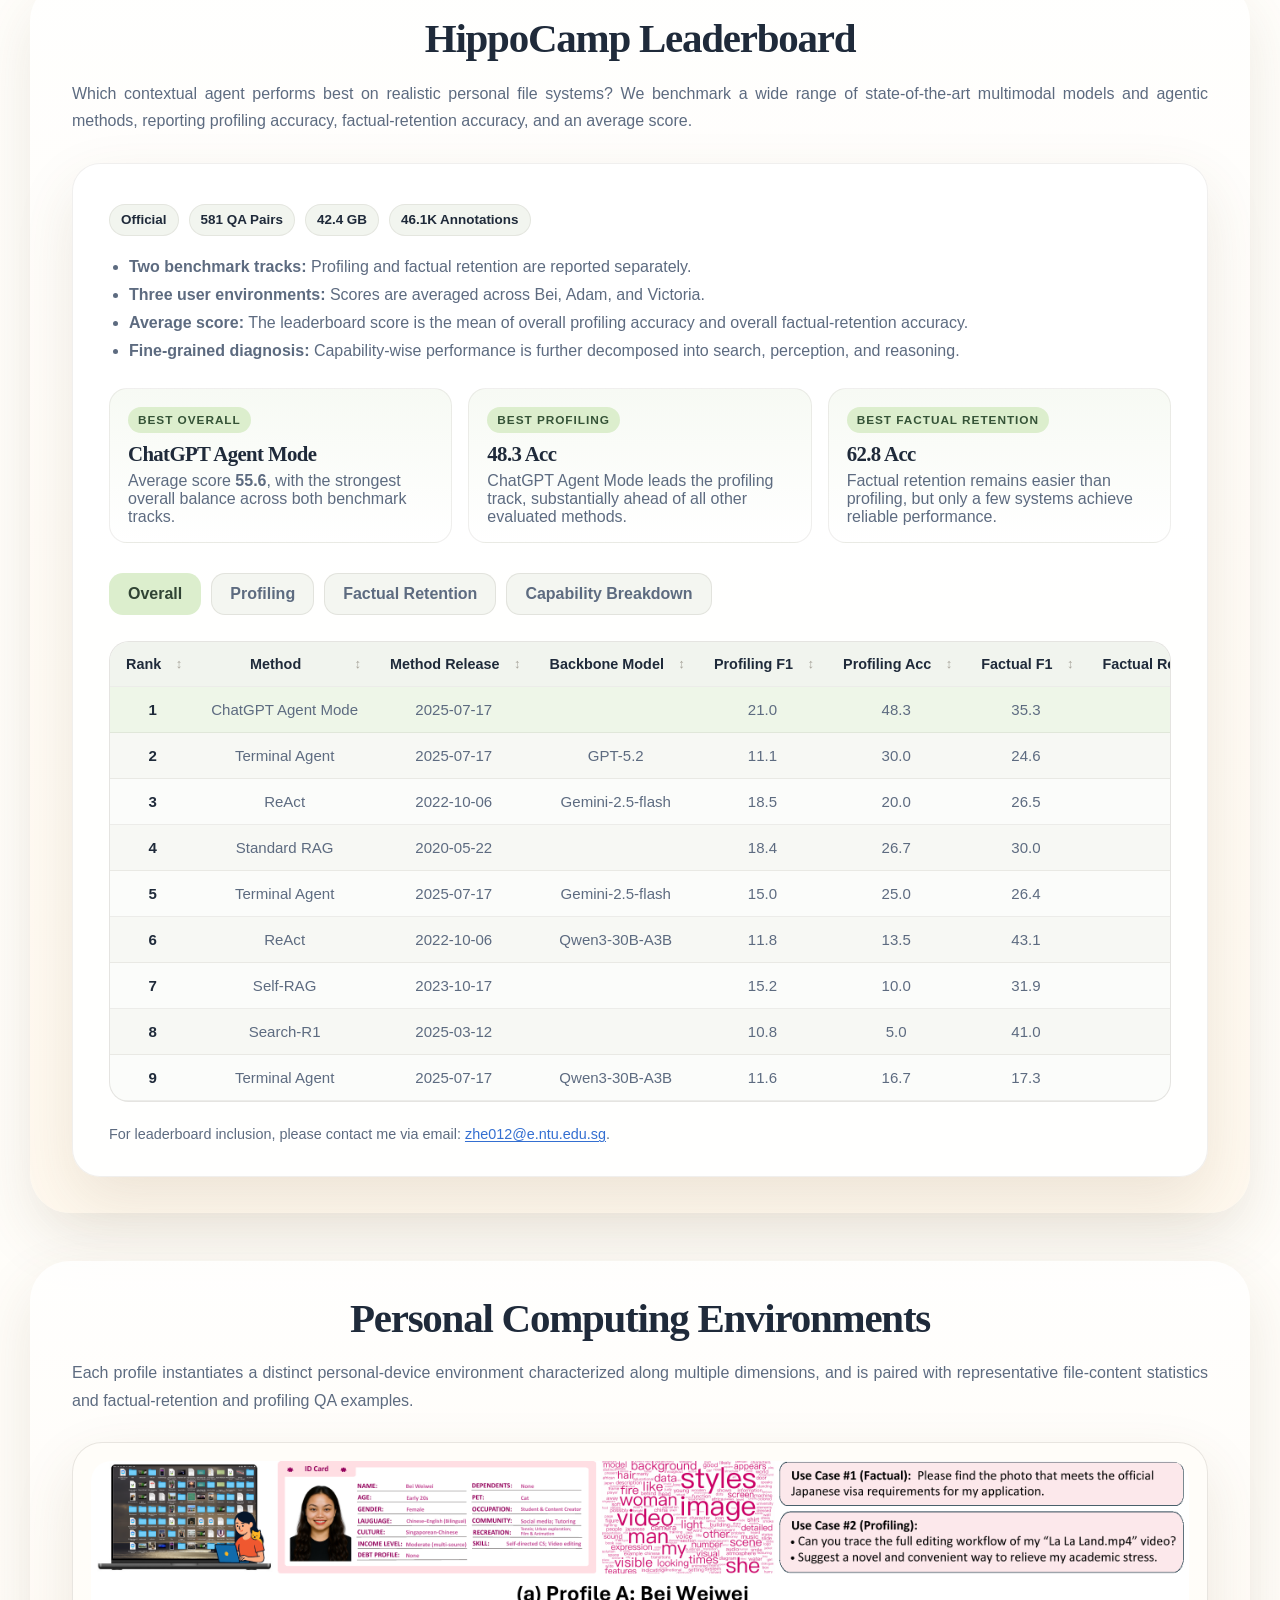
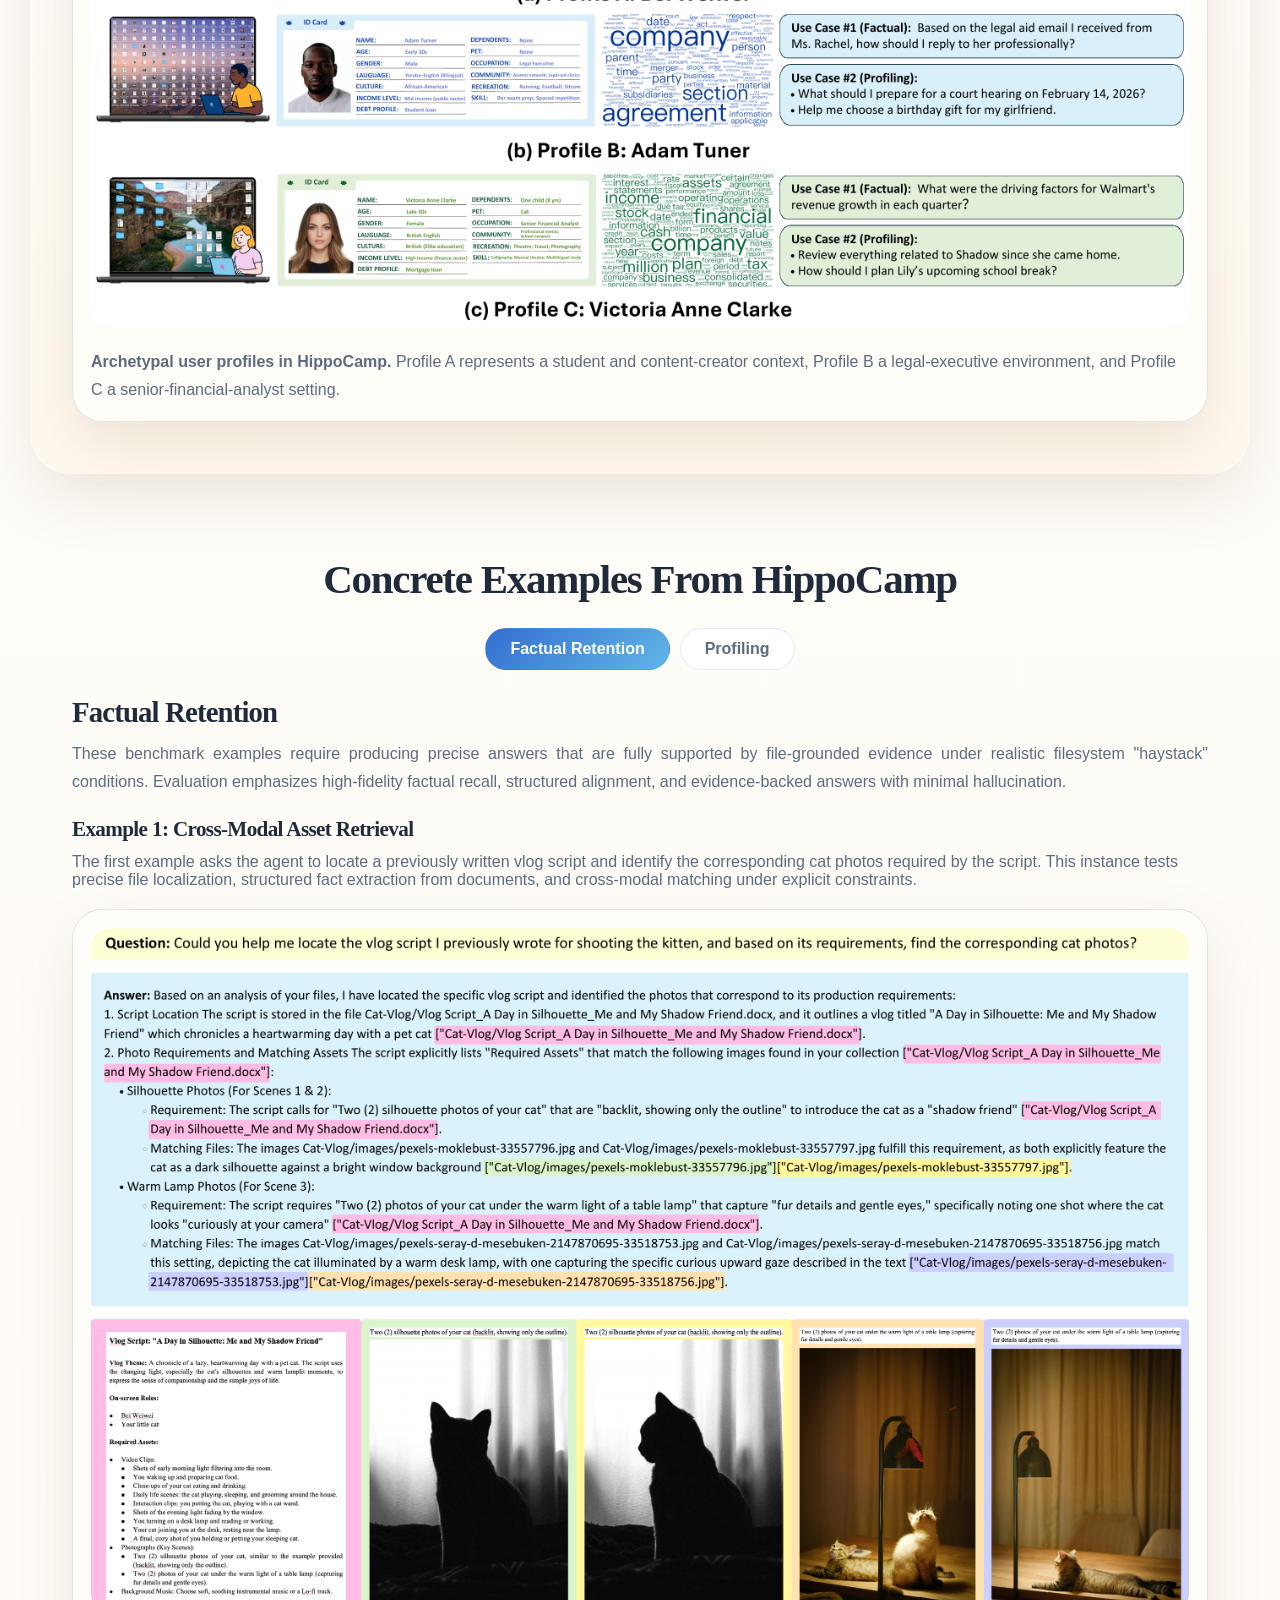
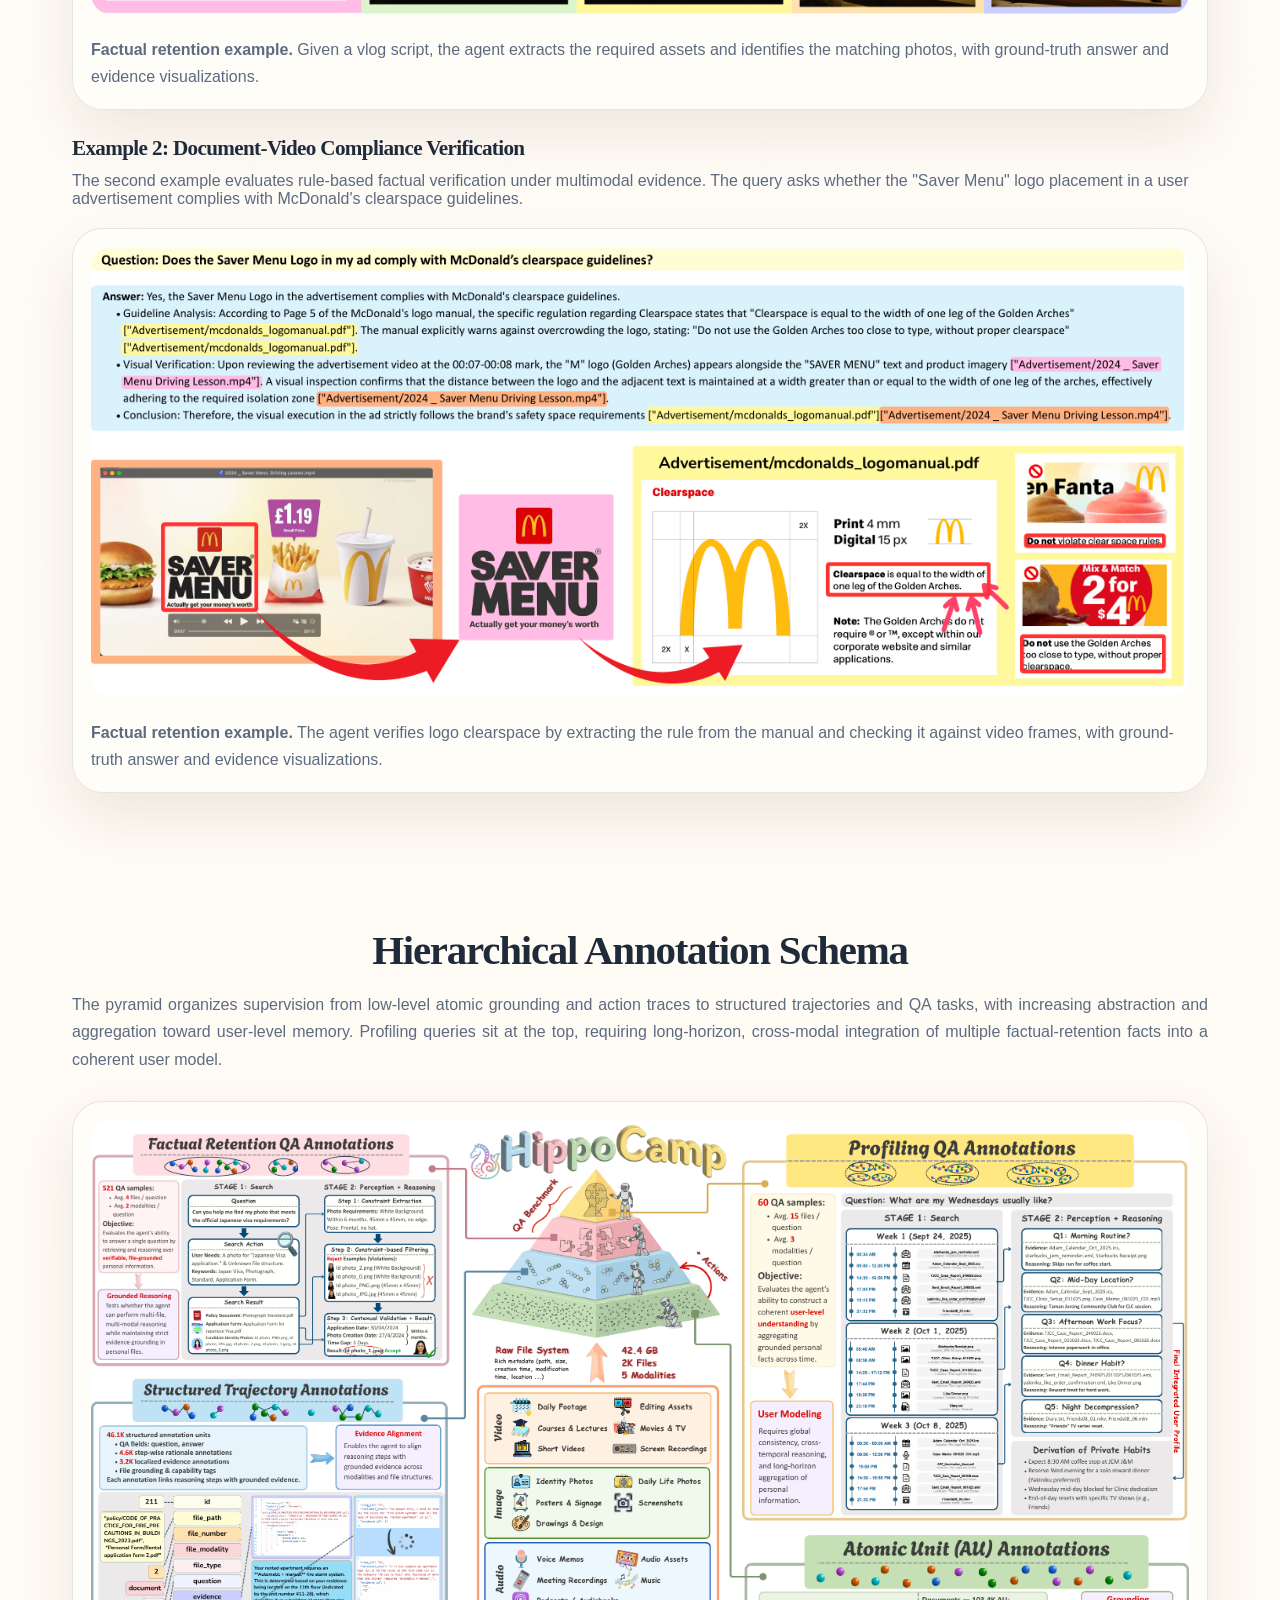
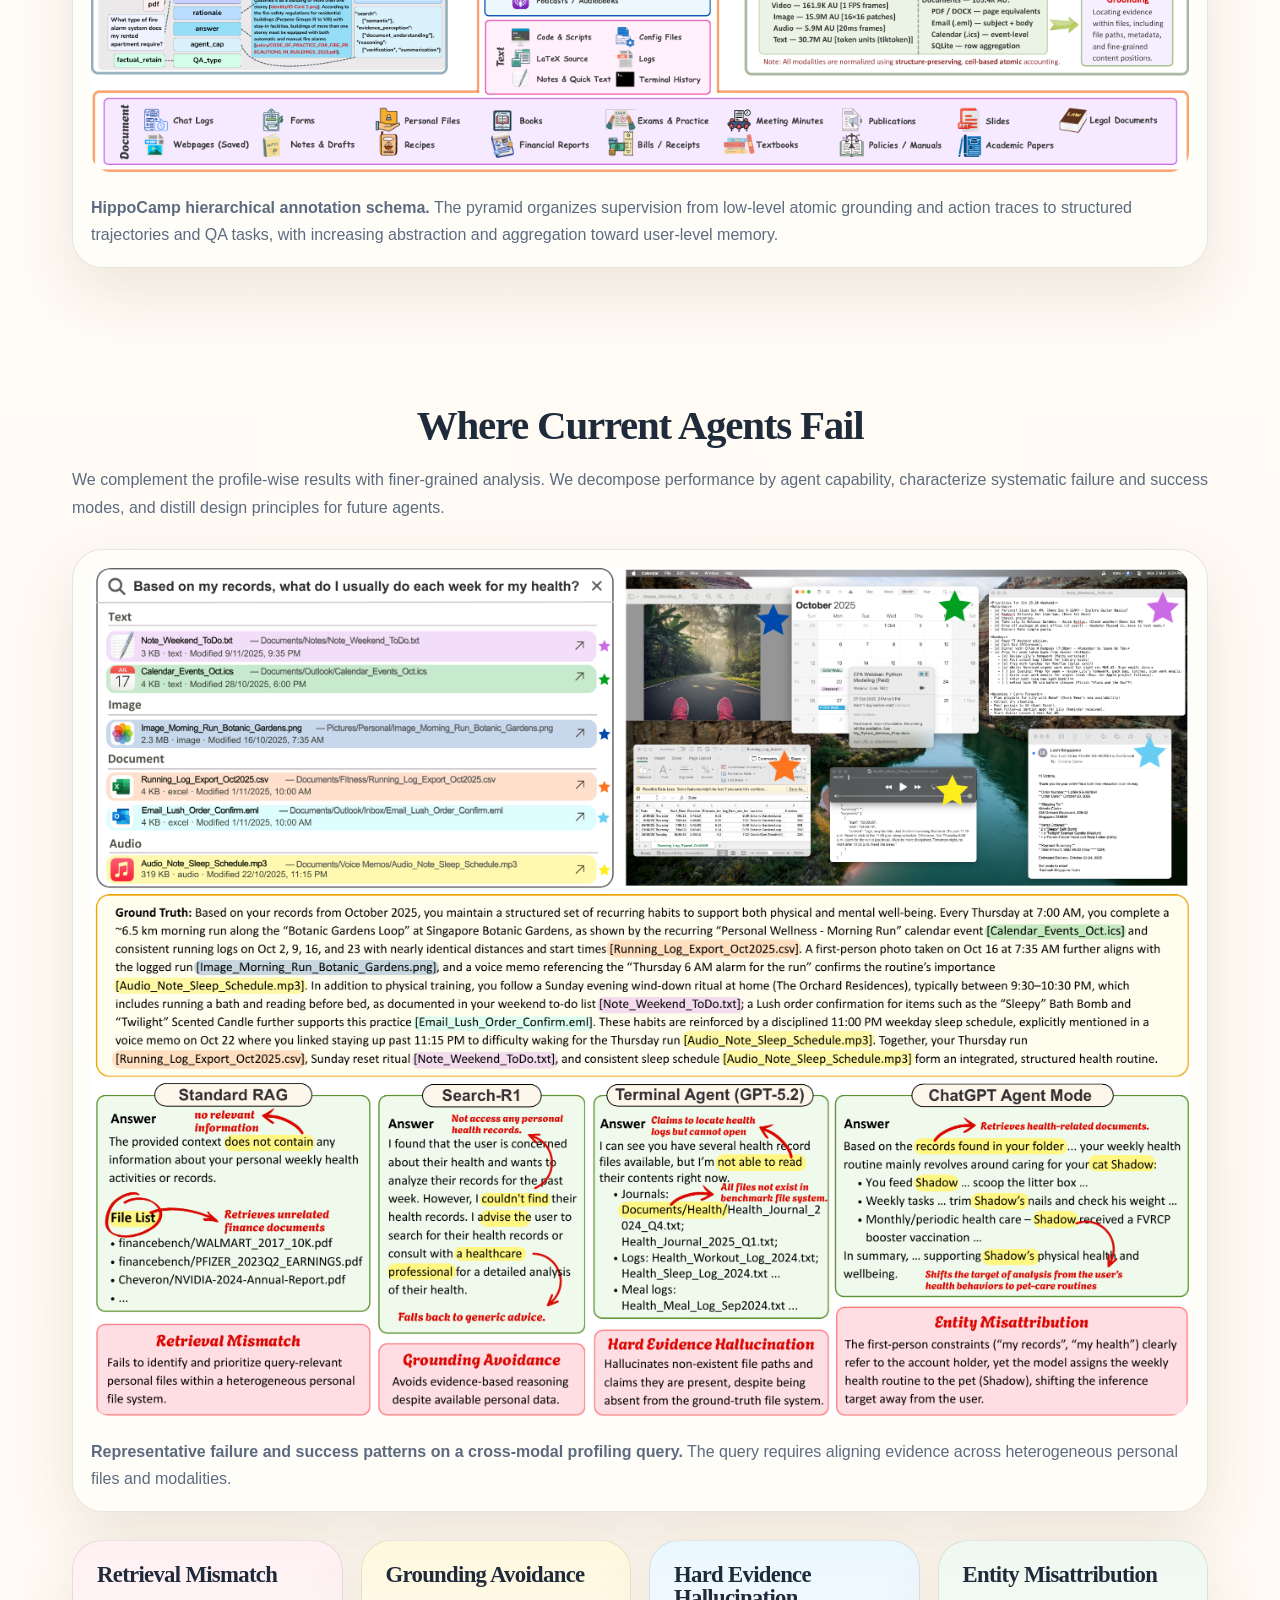
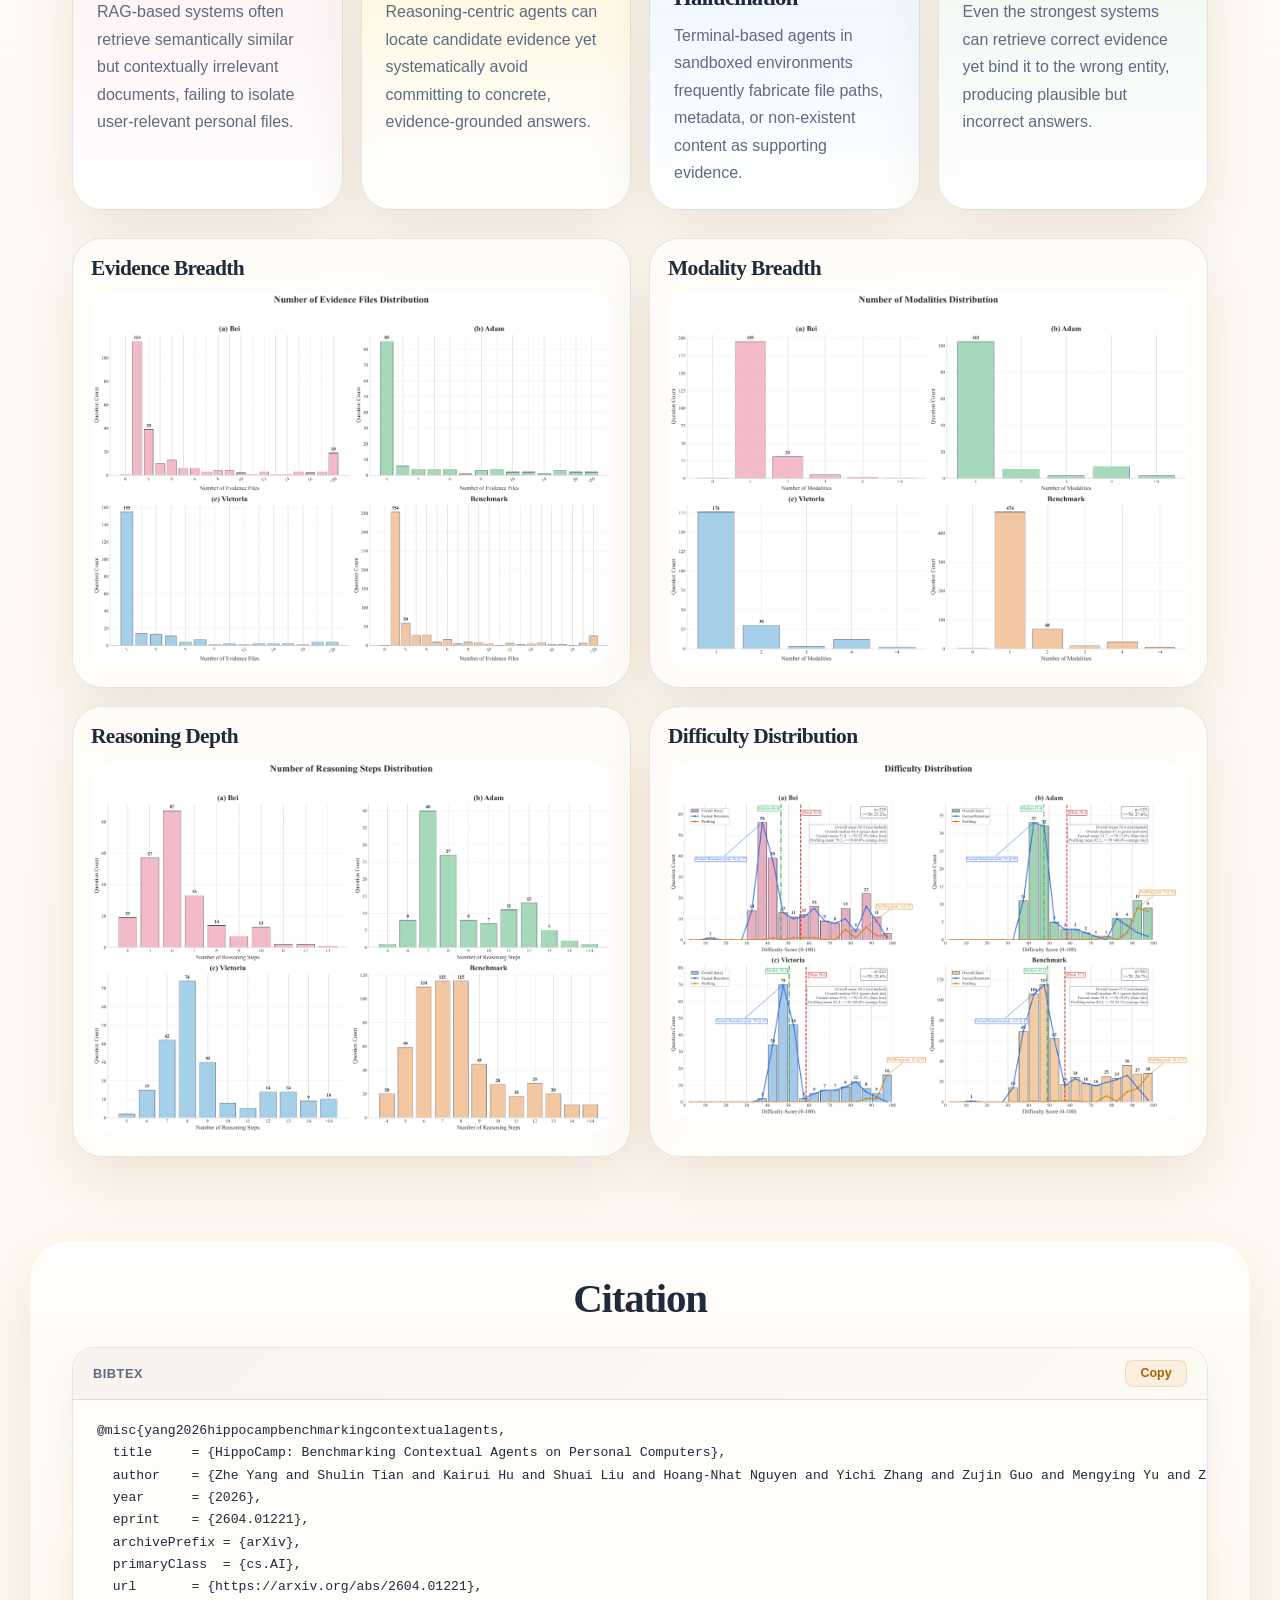
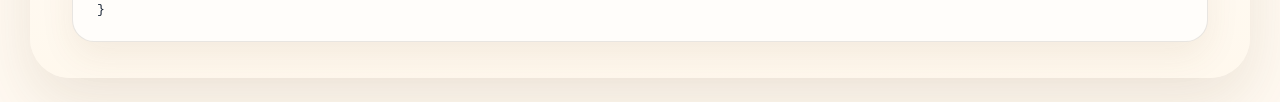
==== commit 6b8d99d7: "Reduce affiliation line font size" ====
--- a/index.html
+++ b/index.html
@@ -61,7 +61,7 @@
               <a href="https://liuziwei7.github.io/" target="_blank" rel="noreferrer">Ziwei Liu</a><sup><span style="color:#2e7d32;">1</span>,<span style="color:#6a1b9a;">&dagger;</span></sup>
             </div>
           </div>
-          <p class="hero__affiliation" style="margin-bottom: 18px; font-family: 'Iowan Old Style', 'Baskerville', 'Times New Roman', serif; font-size: 1.05rem; font-weight: 550;">
+          <p class="hero__affiliation" style="margin-bottom: 18px; font-family: 'Iowan Old Style', 'Baskerville', 'Times New Roman', serif; font-size: 0.92rem; font-weight: 550;">
             <span style="color: #2e7d32;"><sup style="color: inherit;">1</sup>S-Lab, Nanyang Technological University, Singapore</span>
             &nbsp;&middot;&nbsp;
             <span style="color: #c57c0c;"><sup style="color: inherit;">2</sup>Synvo AI</span>
